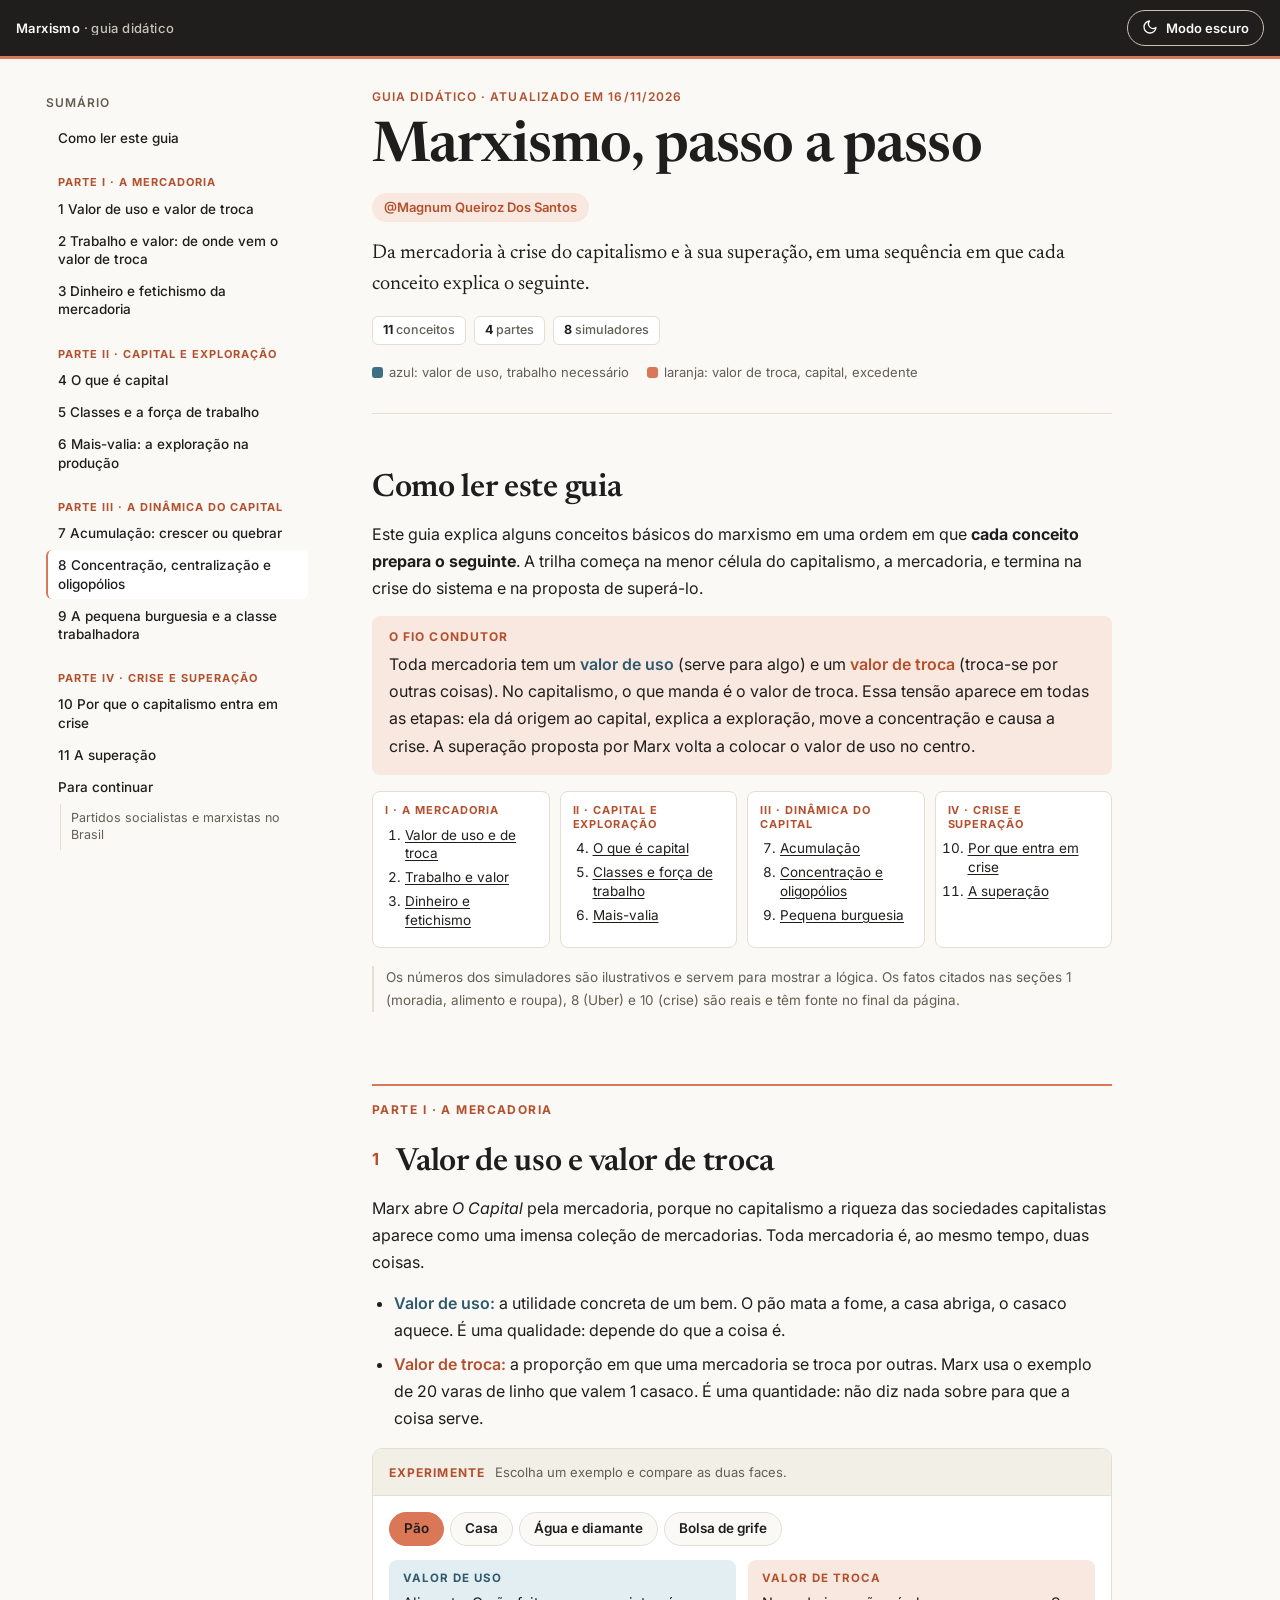
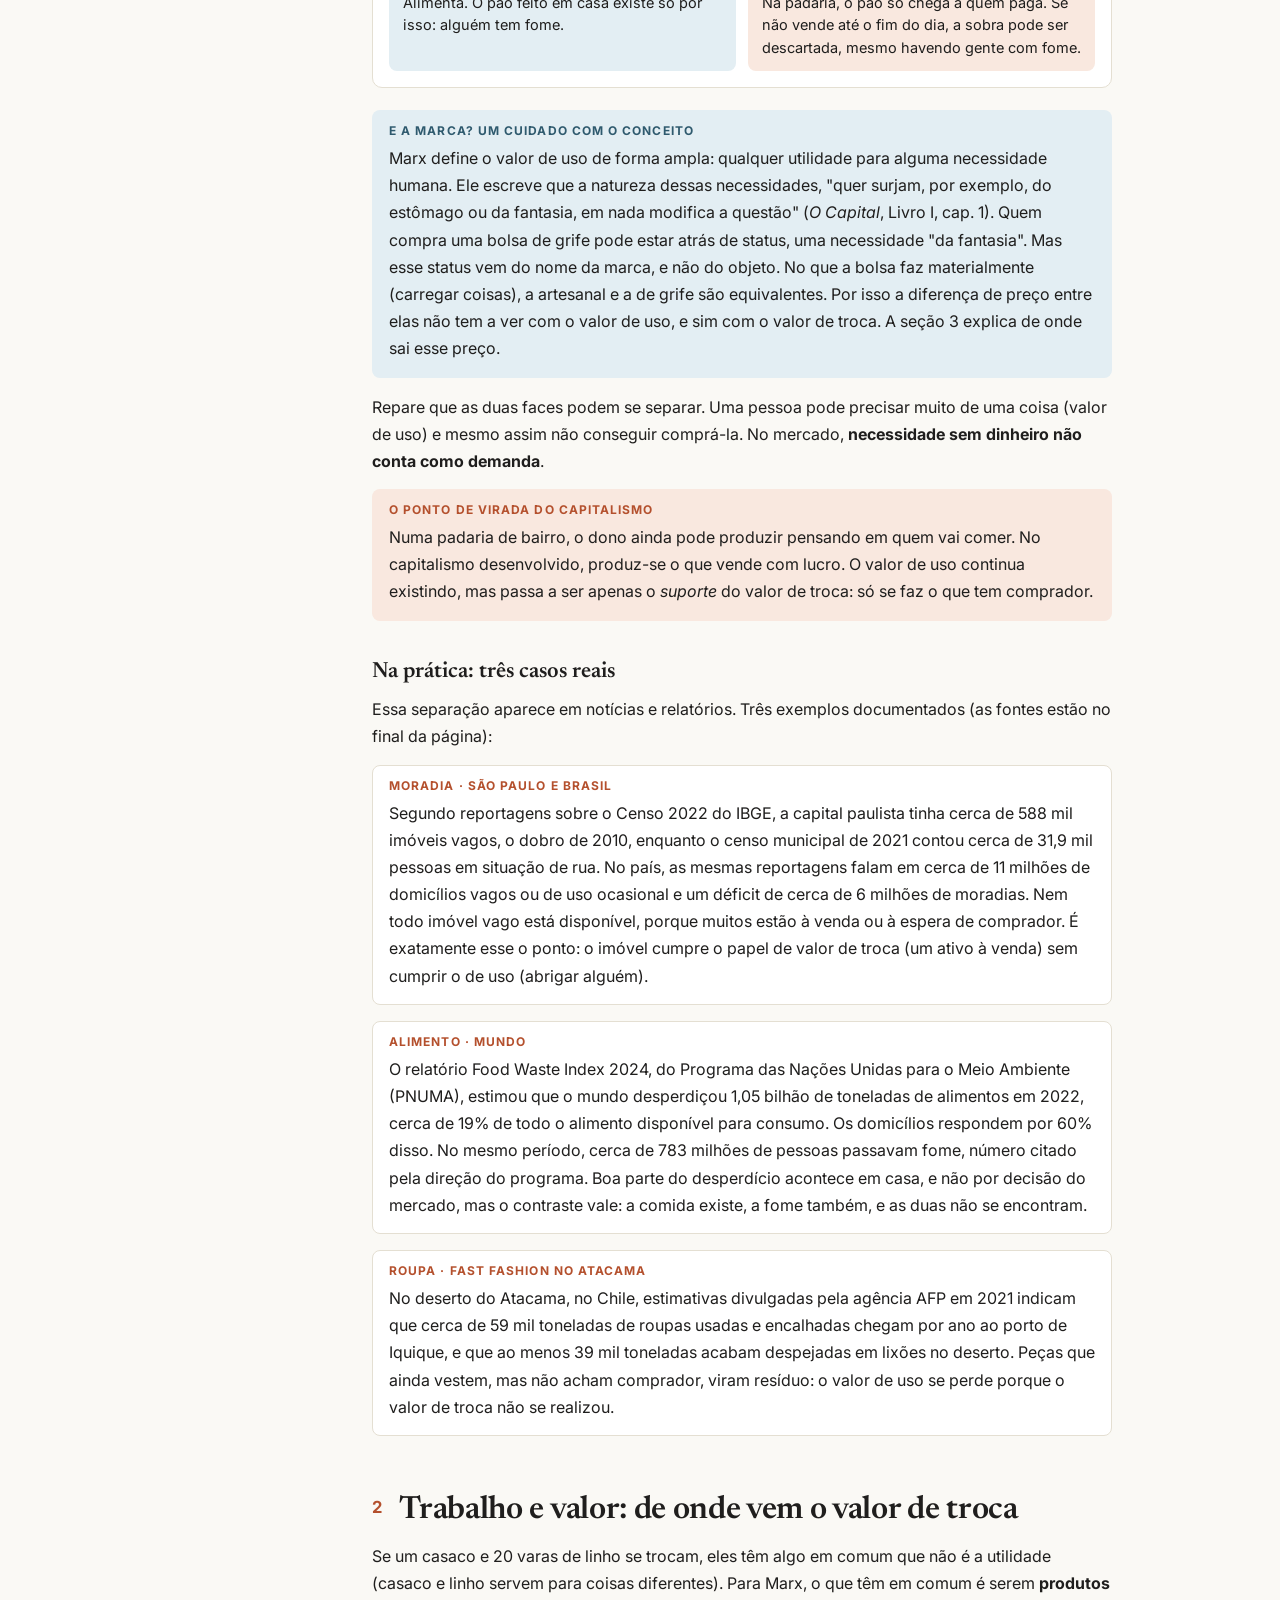
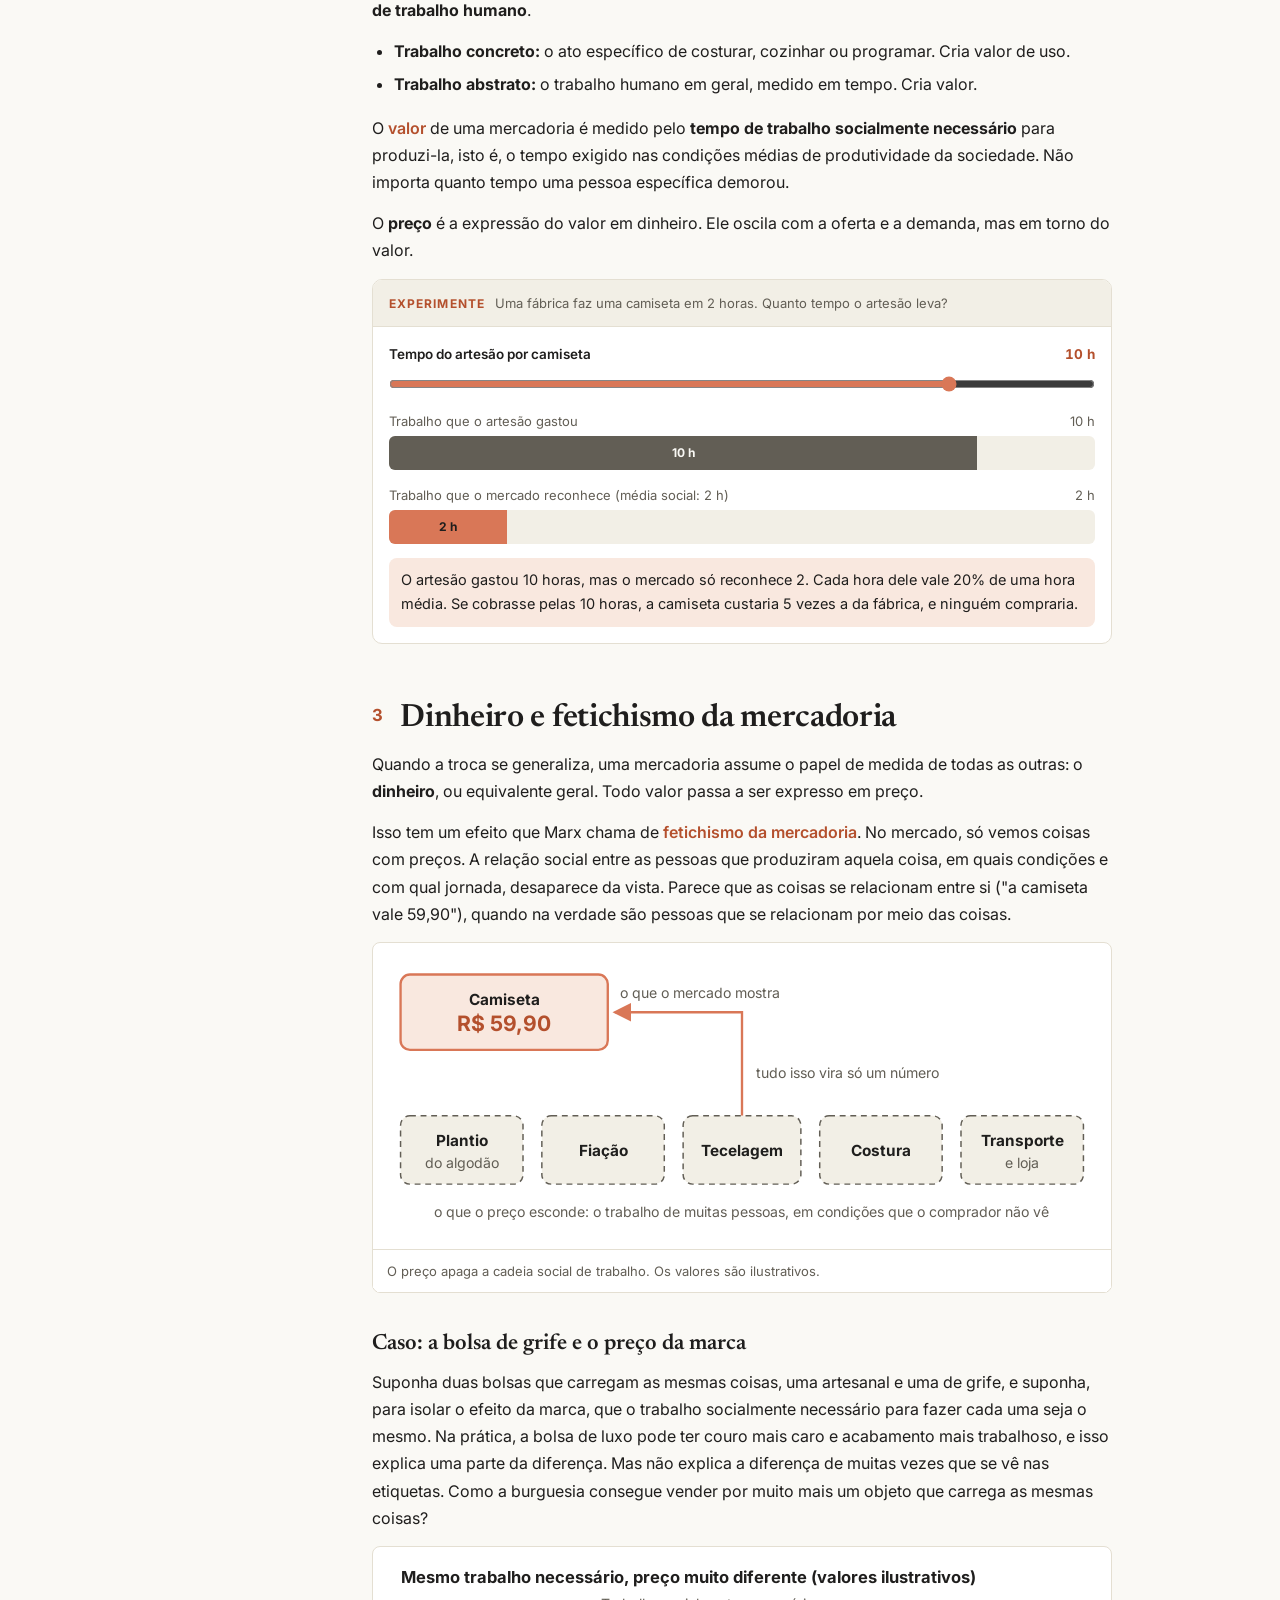
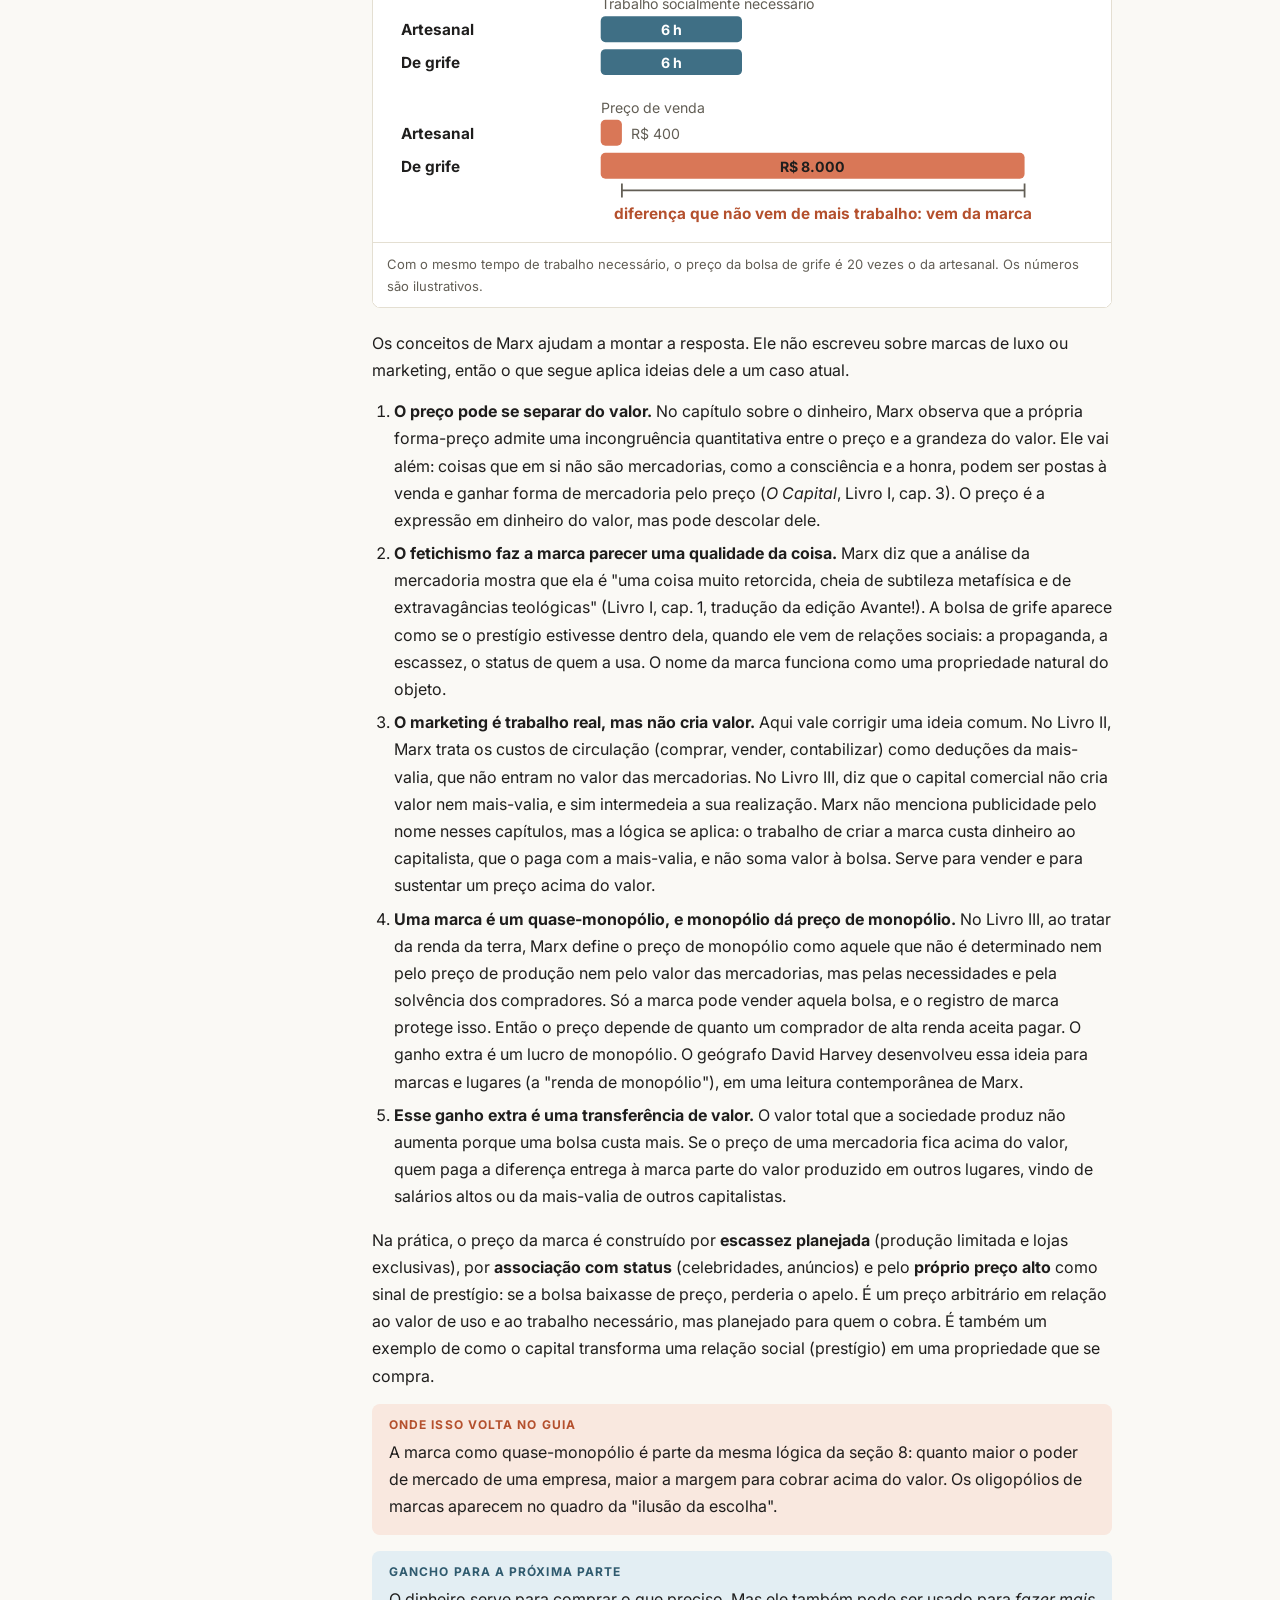
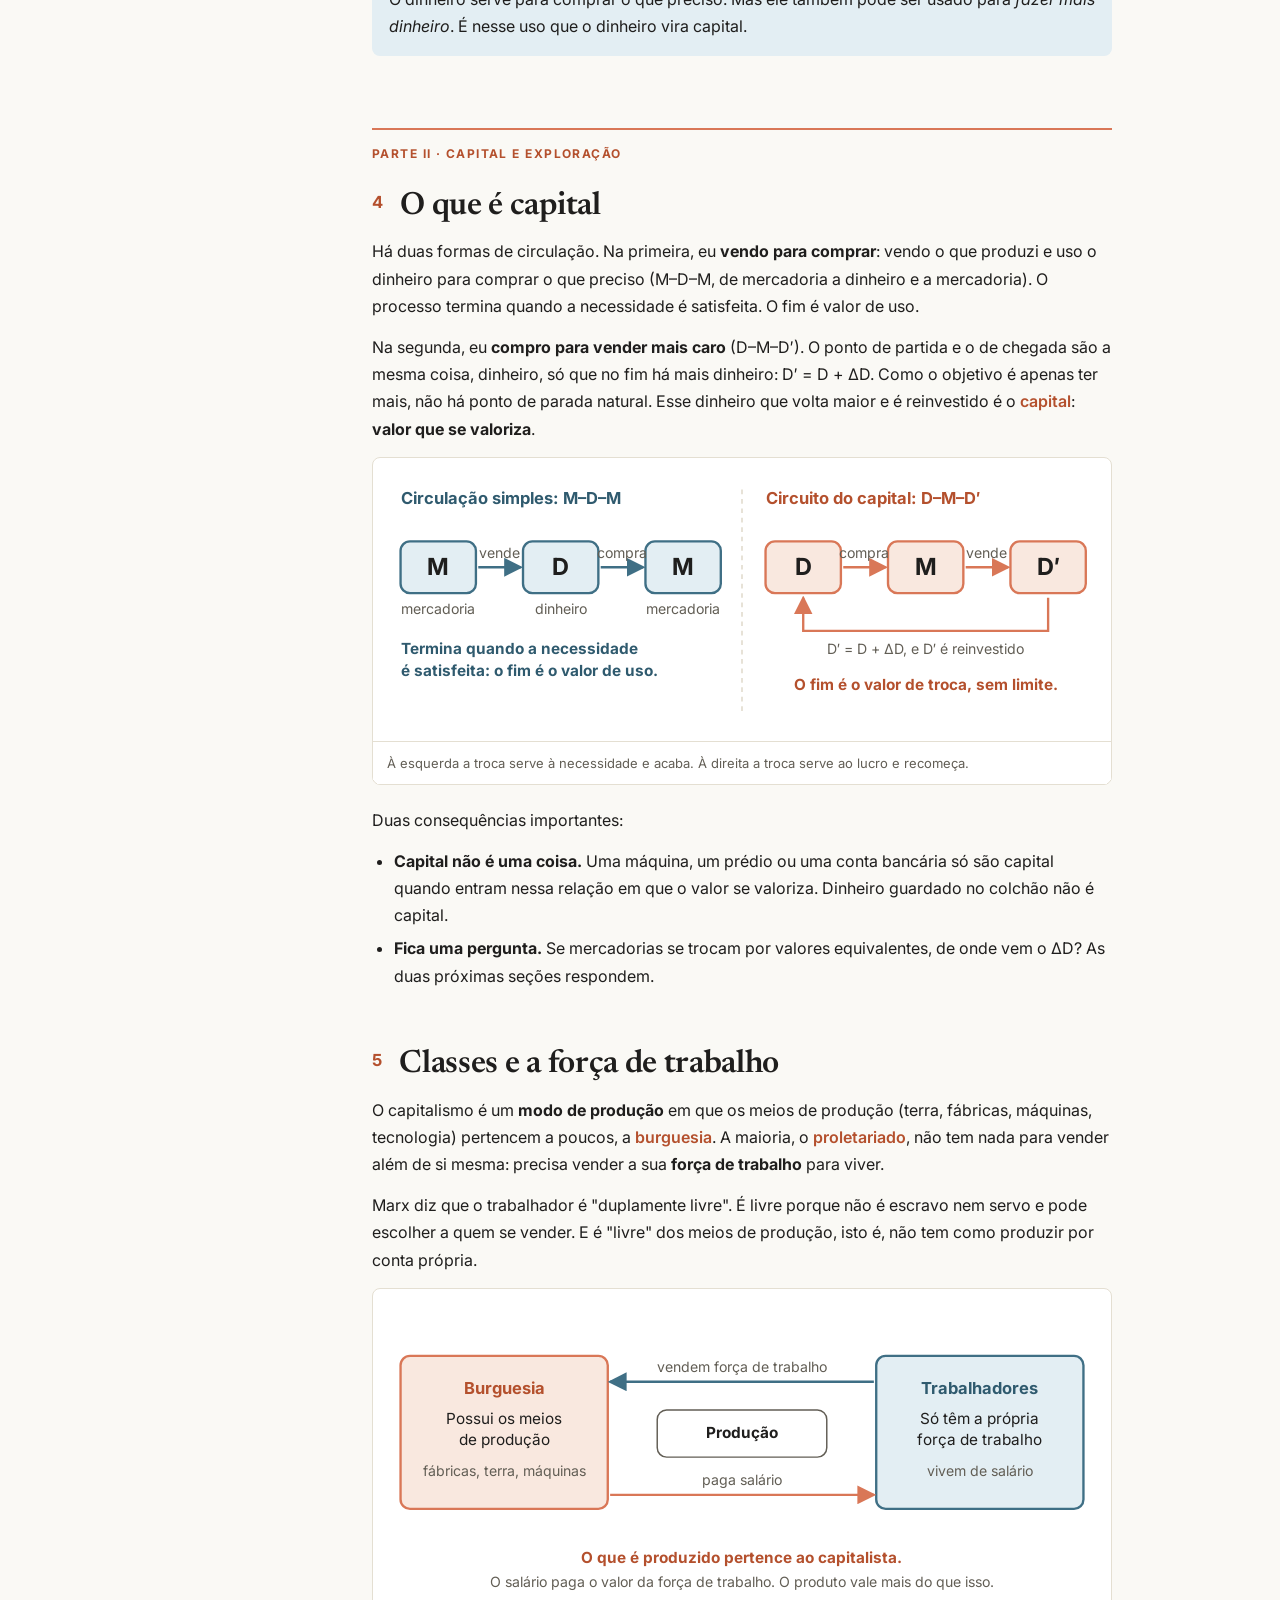
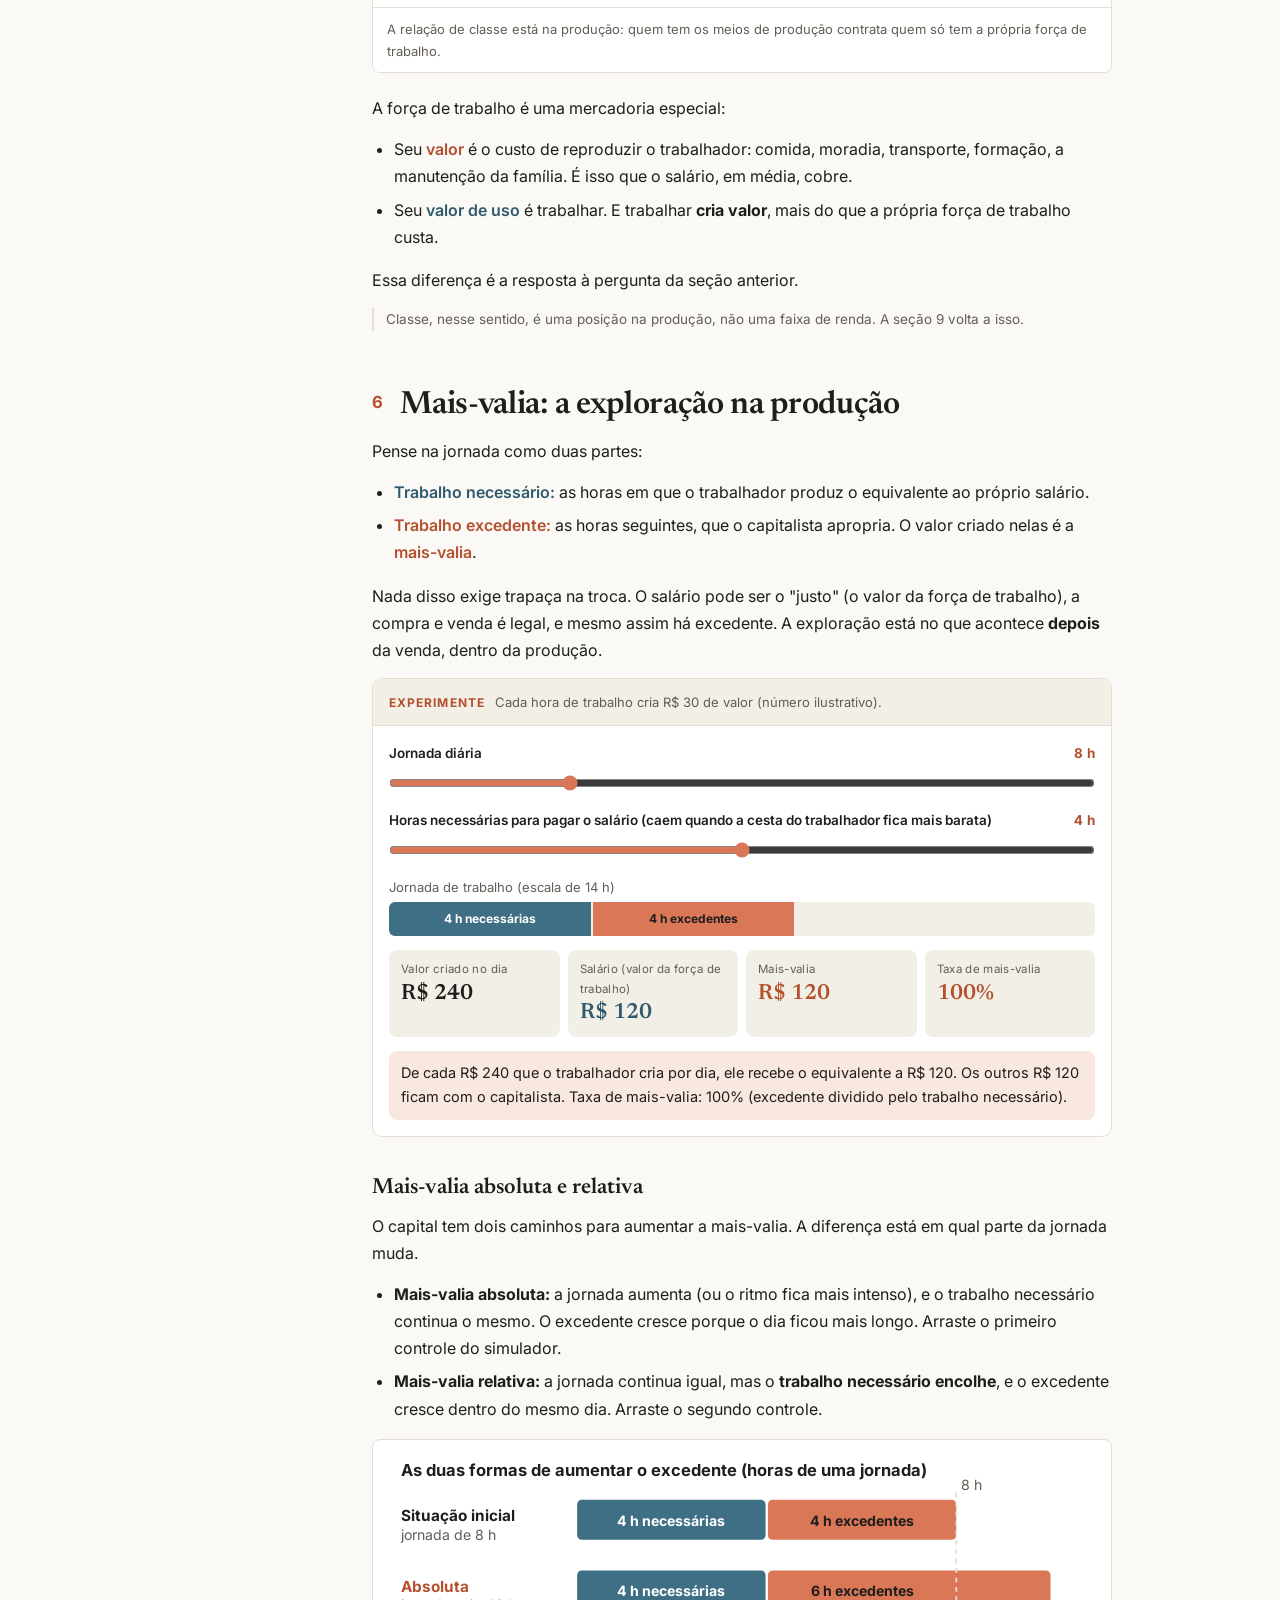
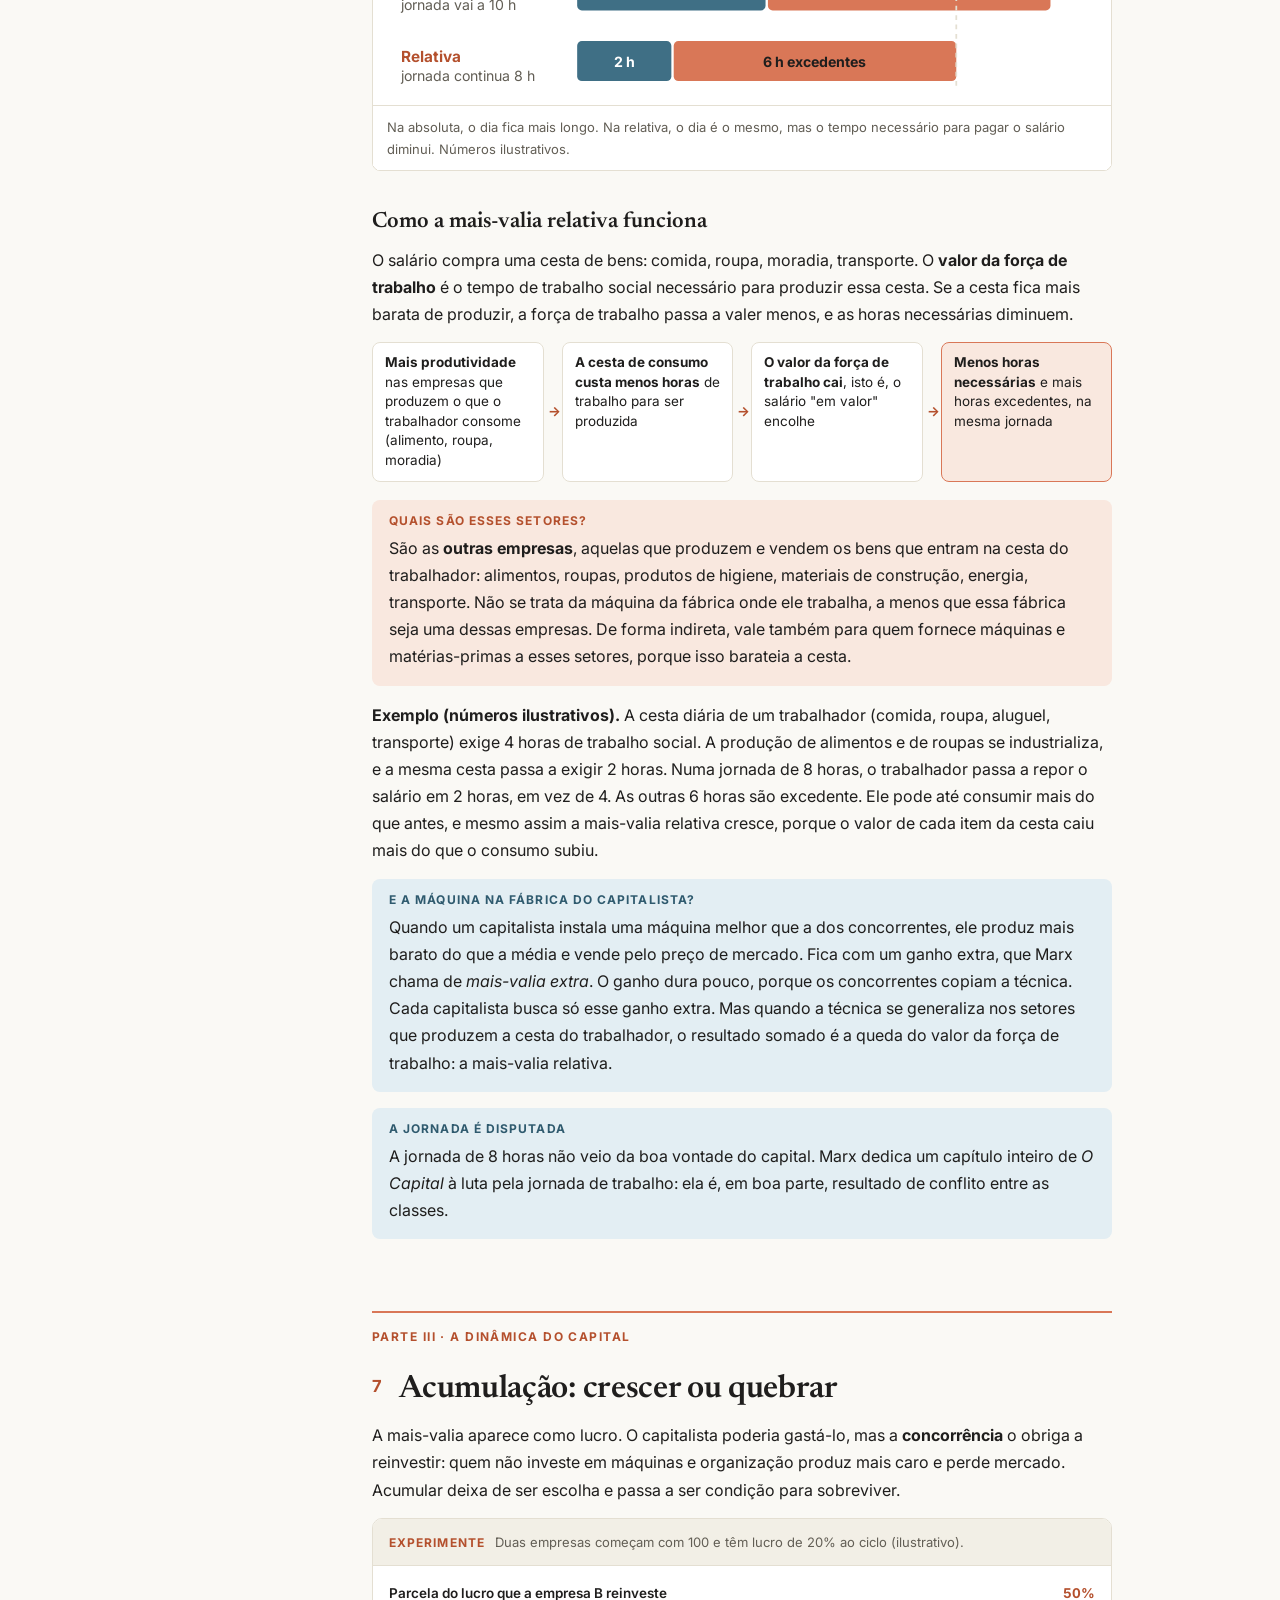
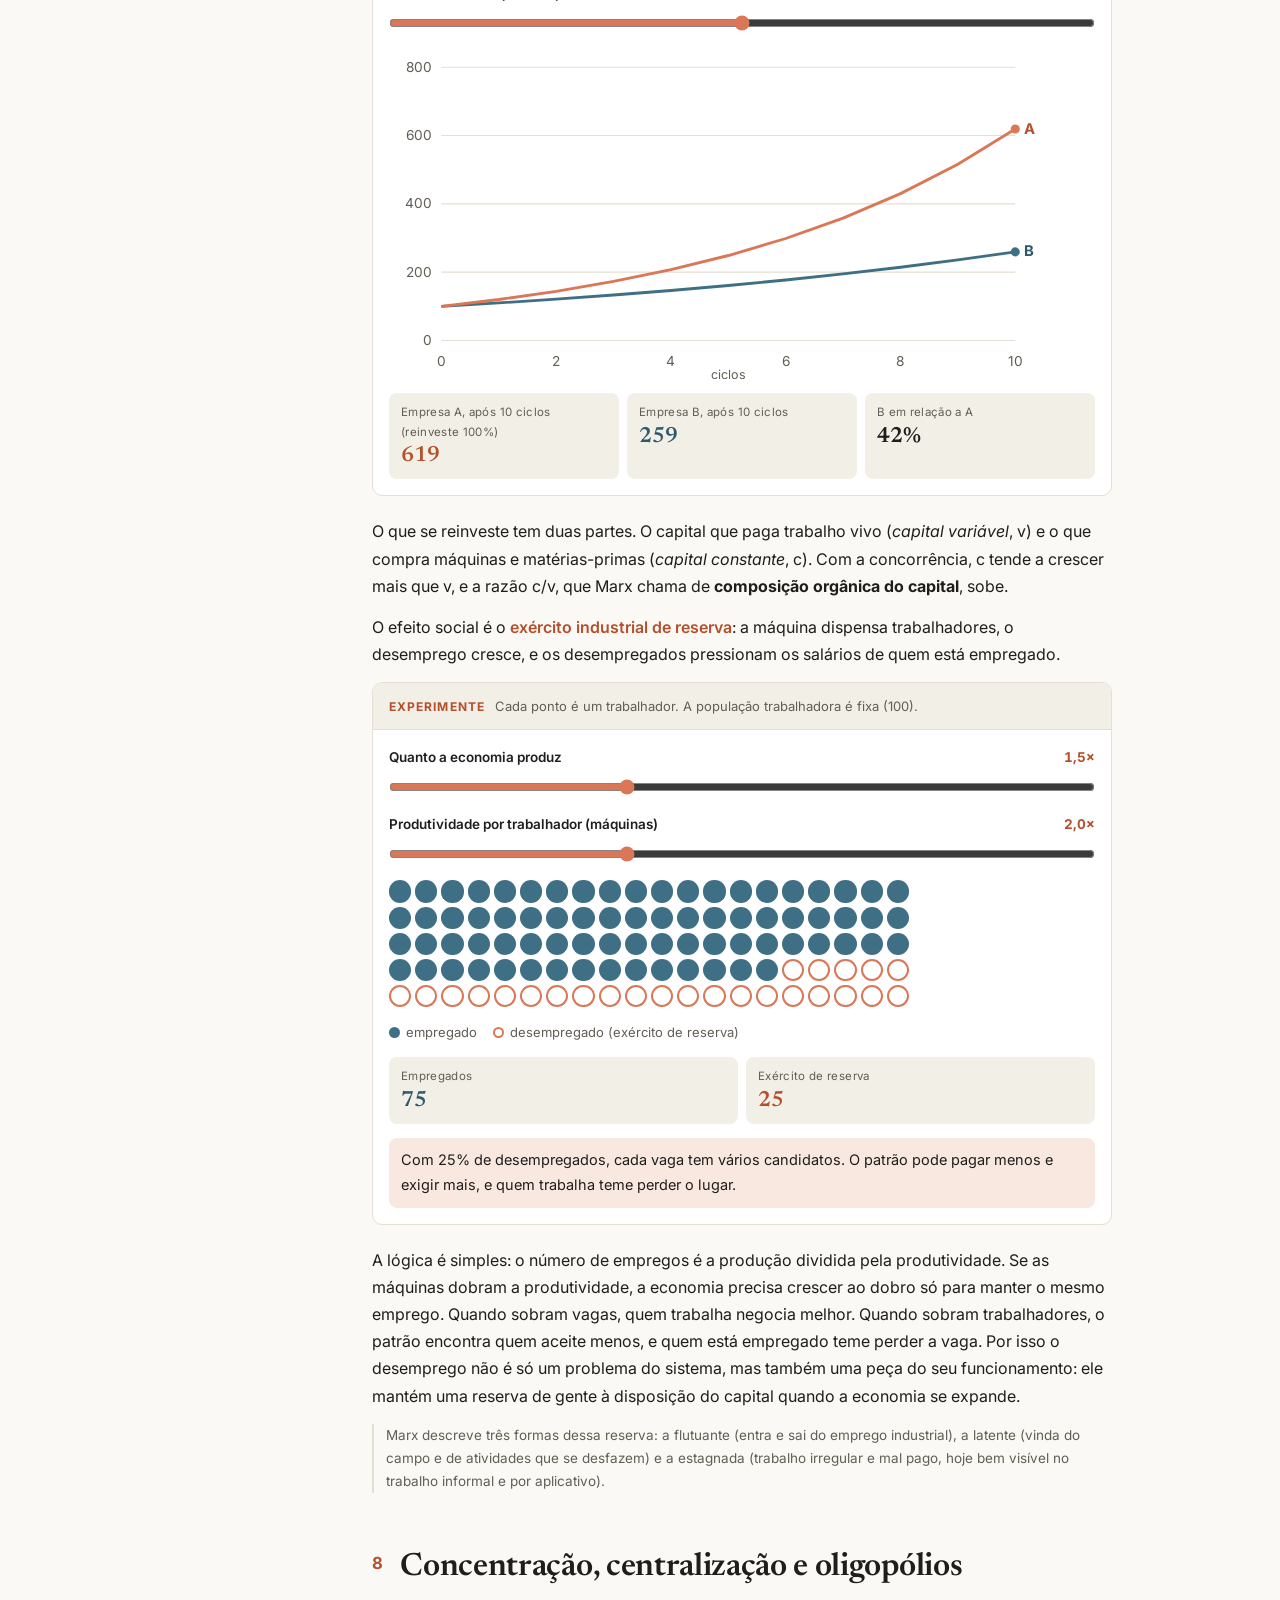
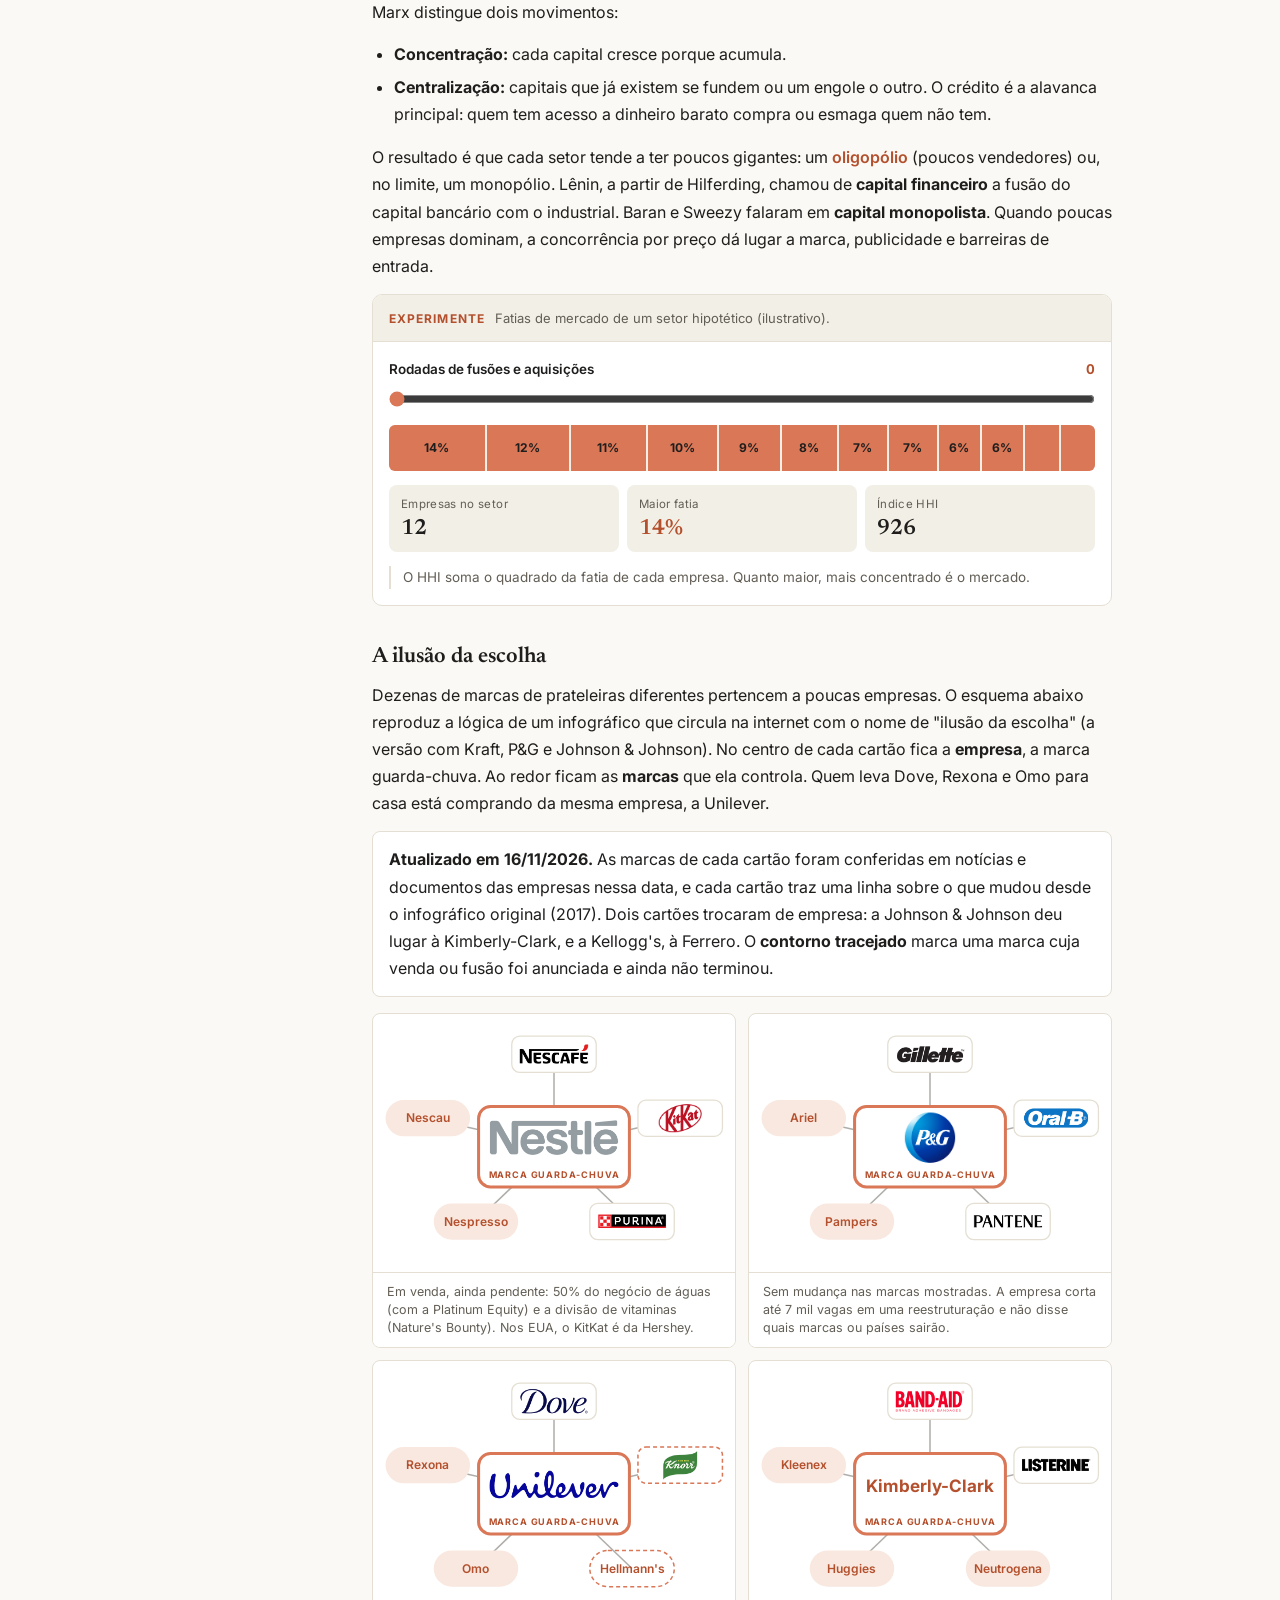
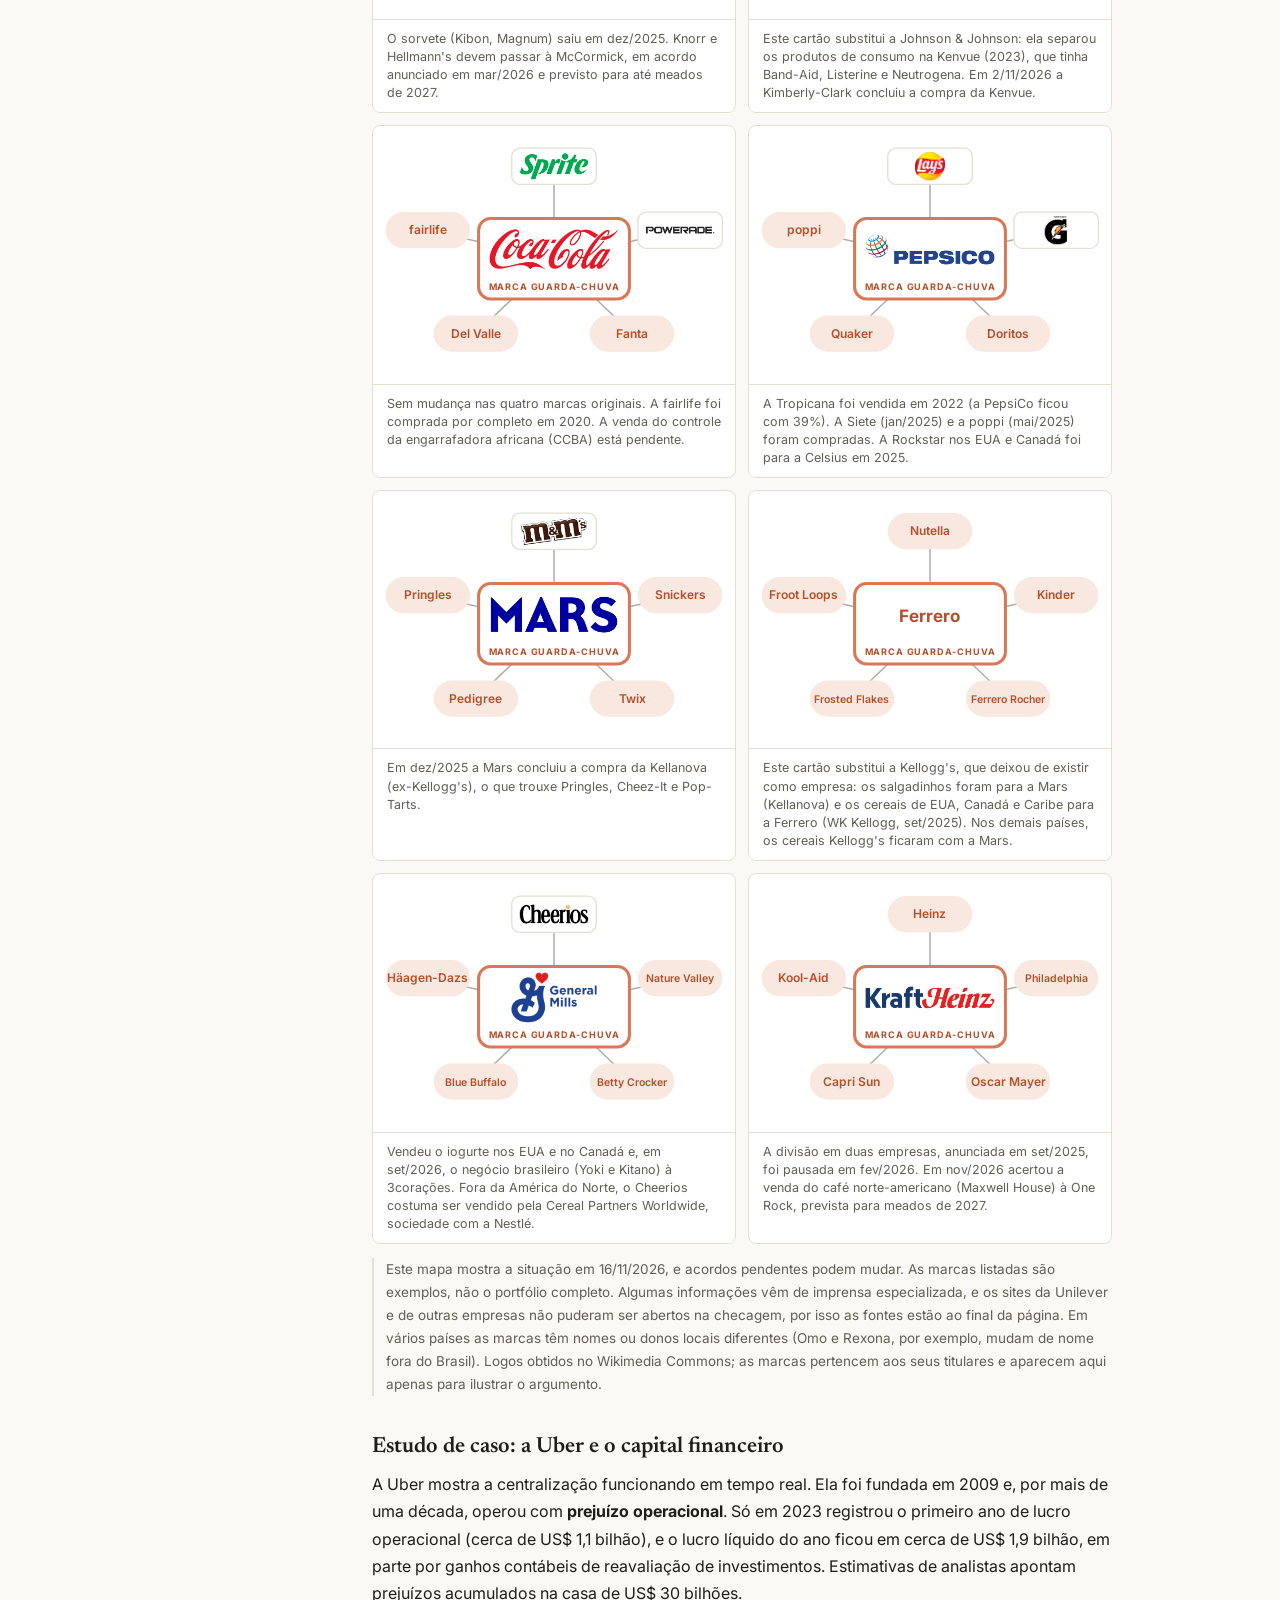
==== index.html @ 01d2abac "Ditadura da burguesia: troca o exemplo do WhatsApp pelo dos Reels no Instagram e acrescenta bets, Gl" ====
<!doctype html>
<html lang="pt-BR">
<head>
<meta charset="utf-8">
<meta name="viewport" content="width=device-width, initial-scale=1, viewport-fit=cover">
<title>Marxismo, passo a passo</title>
<link rel="preconnect" href="https://fonts.googleapis.com">
<link rel="stylesheet" href="https://fonts.googleapis.com/css2?family=Inter:wght@400;500;600;700&family=Newsreader:ital,opsz,wght@0,6..72,400;0,6..72,600;1,6..72,400&display=swap">
<style>
/* Layout: sumário fixo à esquerda, texto ~70ch à direita, simuladores em painéis. Paleta: laranja Claude (troca, capital, excedente) + azul-ardósia (uso, necessário). Claro por padrão; escuro pelo botão. */
:root{
  --bg:#faf9f5; --surface:#ffffff; --surface-2:#f2efe6; --line:#e4dfd2;
  --fg:#1f1e1d; --muted:#625e55;
  --brand:#d97757; --brand-ink:#b4502d; --brand-bg:#f9e8df;
  --c2:#3f6f85; --c2-ink:#2f5a6e; --c2-bg:#e3eef3;
  --bar-bg:#1f1e1d; --bar-fg:#faf9f5; --bar-muted:#c9c3b4;
  --on-brand:#1f1e1d; --on-c2:#ffffff;
  --good:#3a7a52; --good-bg:#e4f1e8; --warn:#8f5f12; --warn-bg:#f8edd6; --bad:#b03a22; --bad-bg:#f9e4de;
  --f-display:"Newsreader",Georgia,"Times New Roman",serif;
  --f-body:"Inter",system-ui,-apple-system,"Segoe UI",sans-serif;
  color-scheme:light;
}
@media (prefers-color-scheme:dark){
  :root:not([data-theme="light"]){
    --bg:#1a1917; --surface:#262522; --surface-2:#2f2d29; --line:#3e3b35;
    --fg:#f2efe8; --muted:#a8a296;
    --brand:#e58b6b; --brand-ink:#f0a58a; --brand-bg:rgba(229,139,107,.15);
    --c2:#6fa3ba; --c2-ink:#8fbdd1; --c2-bg:rgba(111,163,186,.16);
    --bar-bg:#121110; --bar-fg:#f2efe8; --bar-muted:#a8a296;
    --on-brand:#1a1917; --on-c2:#1a1917;
    --good:#7fd0a0; --good-bg:rgba(127,208,160,.14); --warn:#f2c36f; --warn-bg:rgba(242,195,111,.14); --bad:#f09a85; --bad-bg:rgba(240,154,133,.16);
    color-scheme:dark;
  }
}
:root[data-theme="dark"]{
  --bg:#1a1917; --surface:#262522; --surface-2:#2f2d29; --line:#3e3b35;
  --fg:#f2efe8; --muted:#a8a296;
  --brand:#e58b6b; --brand-ink:#f0a58a; --brand-bg:rgba(229,139,107,.15);
  --c2:#6fa3ba; --c2-ink:#8fbdd1; --c2-bg:rgba(111,163,186,.16);
  --bar-bg:#121110; --bar-fg:#f2efe8; --bar-muted:#a8a296;
  --on-brand:#1a1917; --on-c2:#1a1917;
  --good:#7fd0a0; --good-bg:rgba(127,208,160,.14); --warn:#f2c36f; --warn-bg:rgba(242,195,111,.14); --bad:#f09a85; --bad-bg:rgba(240,154,133,.16);
  color-scheme:dark;
}
*{box-sizing:border-box}
html{scroll-behavior:smooth;scroll-padding-top:72px}
@media (prefers-reduced-motion:reduce){html{scroll-behavior:auto}}
body{background:var(--bg);color:var(--fg);font:16px/1.7 var(--f-body);margin:0}
body::before{content:"";position:fixed;inset:0 0 auto;height:env(safe-area-inset-top,0px);z-index:10;background:var(--bar-bg)}
a{color:var(--brand-ink);text-underline-offset:2px}
a:focus-visible,button:focus-visible,summary:focus-visible,select:focus-visible,input:focus-visible{outline:2px solid var(--brand);outline-offset:2px;border-radius:4px}

.topbar{position:sticky;top:env(safe-area-inset-top,0px);z-index:5;background:var(--bar-bg);color:var(--bar-fg);border-bottom:3px solid var(--brand);
  padding-block:10px;padding-left:max(16px,env(safe-area-inset-left,0px));padding-right:max(16px,env(safe-area-inset-right,0px));display:flex;align-items:center;gap:12px}
.topbar .crumb{font:500 13px/1 var(--f-body);color:var(--bar-muted);letter-spacing:.03em;min-width:0;overflow:hidden;text-overflow:ellipsis;white-space:nowrap}
.topbar .crumb b{color:var(--bar-fg);font-weight:600}
.theme-btn{margin-left:auto;flex:none;font:600 13px/1 var(--f-body);color:var(--bar-fg);background:transparent;border:1px solid var(--bar-muted);border-radius:999px;padding:8px 14px;cursor:pointer;display:inline-flex;gap:8px;align-items:center}
.theme-btn:hover{background:var(--brand);border-color:var(--brand);color:var(--on-brand)}
.theme-btn svg{width:16px;height:16px}

.shell{display:grid;grid-template-columns:270px minmax(0,1fr);gap:56px;max-width:1220px;margin:0 auto;
  padding-left:max(16px,env(safe-area-inset-left,0px));padding-right:max(16px,env(safe-area-inset-right,0px));padding-block:32px 96px}
nav.toc{position:sticky;top:76px;align-self:start;max-height:calc(100vh - 96px);overflow:auto;overflow-x:hidden;padding-right:8px}
nav.toc summary{list-style:none;font:600 12px/1 var(--f-body);text-transform:uppercase;letter-spacing:.09em;color:var(--muted);padding:6px 0 14px;cursor:pointer}
nav.toc summary::-webkit-details-marker{display:none}
nav.toc ol{list-style:none;margin:0;padding:0;display:grid;gap:2px}
nav.toc a{display:block;text-decoration:none;color:var(--muted);font-size:13.5px;line-height:1.35;padding:6px 10px;border-radius:6px;border-left:2px solid transparent;overflow-wrap:anywhere}
nav.toc a:hover{color:var(--fg);background:var(--surface)}
nav.toc a.l1{font:700 11px/1.3 var(--f-body);text-transform:uppercase;letter-spacing:.09em;color:var(--brand-ink);margin-top:14px;padding-bottom:2px}
nav.toc li:first-child a.l1{margin-top:0}
nav.toc a.l2{color:var(--fg);font-weight:500}
nav.toc a.active{color:var(--fg);background:var(--surface);border-left-color:var(--brand)}

main{min-width:0;max-width:740px}
.hero{display:grid;gap:16px;padding-bottom:30px;border-bottom:1px solid var(--line);margin-bottom:8px}
.hero .eyebrow{font:600 12px/1 var(--f-body);color:var(--brand-ink);letter-spacing:.09em;text-transform:uppercase}
.hero h1{font:600 clamp(36px,6vw,56px)/1.04 var(--f-display);margin:0;letter-spacing:-.015em;text-wrap:balance}
.hero .people{display:flex;flex-wrap:wrap;gap:8px}
.hero .at{display:inline-flex;font:600 13px/1.3 var(--f-body);background:var(--brand-bg);color:var(--brand-ink);border-radius:999px;padding:6px 12px}
.hero p.lead{font:400 20px/1.55 var(--f-display);margin:0;color:var(--fg)}
.facts{display:flex;flex-wrap:wrap;gap:8px}
.fact{font:500 12.5px/1 var(--f-body);padding:7px 10px;border:1px solid var(--line);border-radius:6px;background:var(--surface);color:var(--muted)}
.fact b{color:var(--fg);font-weight:700}
.legend{display:flex;flex-wrap:wrap;gap:8px 18px;font-size:13px;color:var(--muted)}
.legend i{display:inline-block;width:11px;height:11px;border-radius:3px;margin-right:6px;vertical-align:-1px}
.legend .k-uso{background:var(--c2)} .legend .k-troca{background:var(--brand)}

p.part-label{font:700 12px/1 var(--f-body);letter-spacing:.12em;text-transform:uppercase;color:var(--brand-ink);margin:72px 0 -28px;padding-top:18px;border-top:2px solid var(--brand)}
h2{font:600 32px/1.15 var(--f-display);margin:56px 0 14px;text-wrap:balance;letter-spacing:-.01em}
h2 .n{color:var(--brand-ink);font-family:var(--f-body);font-weight:700;font-size:.52em;vertical-align:.32em;margin-right:12px;letter-spacing:.04em}
h3{font:600 22px/1.25 var(--f-display);margin:38px 0 10px;text-wrap:balance}
p{margin:0 0 14px}
main ul,main ol{margin:0 0 16px;padding-left:22px}
main li{margin:6px 0}
.term{color:var(--brand-ink);font-weight:600}
.uso{color:var(--c2-ink);font-weight:600}
b.uso,.uso b{font-weight:700}
.eq{font-family:var(--f-display);font-style:italic;font-size:1.08em;white-space:nowrap}
.callout{padding:14px 16px;border-radius:8px;border:1px solid var(--line);background:var(--surface);margin:0 0 16px}
.callout p:last-child{margin-bottom:0}
.callout.key{background:var(--brand-bg);border-color:transparent}
.callout.use{background:var(--c2-bg);border-color:transparent}
.callout.note{background:var(--surface-2);border-color:transparent;font-size:14.5px;color:var(--muted)}
.callout b.t{display:block;font:700 12px/1 var(--f-body);letter-spacing:.09em;text-transform:uppercase;margin-bottom:8px;color:var(--brand-ink)}
.callout.use b.t{color:var(--c2-ink)}
p.note{font-size:13.5px;color:var(--muted);border-left:2px solid var(--line);padding-left:12px}

.tbl{overflow-x:auto;margin:0 0 18px;border:1px solid var(--line);border-radius:8px;background:var(--surface)}
table{border-collapse:collapse;width:100%;font-size:14px;min-width:560px}
th{font:600 11.5px/1.3 var(--f-body);text-transform:uppercase;letter-spacing:.06em;color:var(--muted);text-align:left;background:var(--surface-2);padding:10px 12px;border-bottom:1px solid var(--line)}
td{padding:10px 12px;border-top:1px solid var(--line);vertical-align:top;line-height:1.5}
tbody tr:first-child td{border-top:0}
td:first-child{font-weight:600}
td.hot{background:var(--brand-bg)}
td.cool{background:var(--c2-bg)}

figure{margin:6px 0 22px;border:1px solid var(--line);border-radius:8px;overflow:hidden;background:var(--surface)}
figure.diagram-fig{overflow-x:auto}
.diagram-fig svg{display:block;width:100%;min-width:560px;height:auto;padding:8px 4px 4px}
figcaption{font-size:13px;color:var(--muted);background:var(--surface);padding:10px 14px;border-top:1px solid var(--line);position:sticky;left:0}
svg text{font-family:var(--f-body);font-size:13px;fill:var(--fg)}
svg .m{fill:var(--muted);font-size:12px}
svg .ttl{font-weight:700;font-size:14px}
svg .b{font-weight:700}
svg .hot{fill:var(--brand-ink)} svg .cool{fill:var(--c2-ink)}
svg .bx{fill:var(--surface);stroke:var(--muted);stroke-width:1.25}
svg .bx-hot{fill:var(--brand-bg);stroke:var(--brand);stroke-width:2}
svg .bx-cool{fill:var(--c2-bg);stroke:var(--c2);stroke-width:2}
svg .bx-dash{fill:var(--surface-2);stroke:var(--muted);stroke-width:1.25;stroke-dasharray:5 4}
svg .ln{fill:none;stroke:var(--muted);stroke-width:1.5}
svg .ln-hot{fill:none;stroke:var(--brand);stroke-width:2}
svg .ln-cool{fill:none;stroke:var(--c2);stroke-width:2}
svg .ln-div{fill:none;stroke:var(--line);stroke-width:1.5;stroke-dasharray:4 4}
svg .mk{fill:var(--muted)} svg .mk-hot{fill:var(--brand)} svg .mk-cool{fill:var(--c2)}

/* simuladores */
.widget{border:1px solid var(--line);border-radius:10px;background:var(--surface);margin:0 0 22px;overflow:hidden}
.widget>header{display:flex;align-items:baseline;gap:10px;flex-wrap:wrap;padding:12px 16px;background:var(--surface-2);border-bottom:1px solid var(--line)}
.widget>header b{font:700 12px/1 var(--f-body);letter-spacing:.09em;text-transform:uppercase;color:var(--brand-ink)}
.widget>header span{font-size:13px;color:var(--muted)}
.widget .body{padding:16px;display:grid;gap:14px}
.ctl{display:grid;gap:6px}
.ctl label{font-size:13.5px;font-weight:600;display:flex;justify-content:space-between;gap:12px}
.ctl label output{font-weight:700;color:var(--brand-ink);font-variant-numeric:tabular-nums}
input[type=range]{width:100%;accent-color:var(--brand);margin:4px 0}
select{width:100%;font:500 14px/1.3 var(--f-body);padding:9px 10px;border:1px solid var(--line);border-radius:8px;background:var(--bg);color:var(--fg)}
.seg{display:flex;flex-wrap:wrap;gap:6px}
.seg button{font:600 13.5px/1 var(--f-body);padding:9px 14px;border-radius:999px;border:1px solid var(--line);background:var(--bg);color:var(--fg);cursor:pointer}
.seg button[aria-pressed="true"]{background:var(--brand);border-color:var(--brand);color:var(--on-brand)}
.two{display:grid;grid-template-columns:1fr 1fr;gap:12px}
.two>div{border-radius:8px;padding:12px 14px;font-size:14.5px;line-height:1.55;min-width:0}
.two .u{background:var(--c2-bg)} .two .t{background:var(--brand-bg)}
.two h4{margin:0 0 6px;font:700 11.5px/1.2 var(--f-body);letter-spacing:.09em;text-transform:uppercase}
.two .u h4{color:var(--c2-ink)} .two .t h4{color:var(--brand-ink)}
.bar{display:flex;height:34px;border-radius:6px;overflow:hidden;background:var(--surface-2);gap:2px}
.bar>div{display:flex;align-items:center;justify-content:center;font:700 12px/1 var(--f-body);white-space:nowrap;overflow:hidden;min-width:0;transition:width .25s}
.bar .s-brand{background:var(--brand);color:var(--on-brand)}
.bar .s-c2{background:var(--c2);color:var(--on-c2)}
.bar .s-gray{background:var(--muted);color:var(--bg)}
.row-l{display:flex;justify-content:space-between;gap:12px;font-size:13px;color:var(--muted);margin-bottom:4px}
.readout{display:grid;grid-template-columns:repeat(auto-fit,minmax(130px,1fr));gap:8px}
.readout div{background:var(--surface-2);border-radius:8px;padding:10px 12px}
.readout small{display:block;font-size:11.5px;color:var(--muted);letter-spacing:.03em}
.readout b{font:600 22px/1.2 var(--f-display);font-variant-numeric:tabular-nums}
.readout b.hot{color:var(--brand-ink)} .readout b.cool{color:var(--c2-ink)}
.verdict{margin:0;font-size:14.5px;padding:10px 12px;border-radius:8px;background:var(--brand-bg)}
.chart svg{display:block;width:100%;height:auto;min-width:0}
@media (prefers-reduced-motion:reduce){.bar>div{transition:none}}

/* mapa da jornada */
.map{display:grid;grid-template-columns:repeat(4,minmax(0,1fr));gap:10px;margin:0 0 18px}
.map>div{border:1px solid var(--line);border-radius:8px;background:var(--surface);padding:12px}
.map h4{margin:0 0 8px;font:700 11px/1.25 var(--f-body);letter-spacing:.09em;text-transform:uppercase;color:var(--brand-ink)}
.map ol{margin:0;padding-left:20px;font-size:13.5px;line-height:1.4}
.map li{margin:5px 0}
.map a{color:var(--fg)}

/* marcas */
.brands{display:grid;grid-template-columns:repeat(auto-fill,minmax(200px,1fr));gap:10px;margin:0 0 14px}
.brands>div{border:1px solid var(--line);border-radius:8px;background:var(--surface);padding:12px}
.brands h4{margin:0 0 8px;font:600 17px/1.2 var(--f-display)}
.brands span{display:inline-block;font-size:12.5px;padding:3px 8px;margin:0 4px 4px 0;border-radius:999px;background:var(--brand-bg);color:var(--brand-ink)}

/* modos de produção */
ol.steps{list-style:none;padding:0;margin:0 0 18px;display:flex;flex-wrap:wrap;gap:8px}
ol.steps li{margin:0;padding:10px 12px;border:1px solid var(--line);border-radius:8px;background:var(--surface);font-size:13.5px;font-weight:600}
ol.steps li+li::before{content:"→";color:var(--muted);margin-right:10px;font-weight:400}
ol.steps li.now{background:var(--brand-bg);border-color:var(--brand)}
ol.steps li.future{background:var(--c2-bg);border-color:var(--c2)}

details.gloss{border:1px solid var(--line);border-radius:8px;background:var(--surface);margin:0 0 10px;padding:0 14px}
details.gloss summary{cursor:pointer;padding:12px 0;font-weight:600}
details.gloss dl{margin:0 0 12px}
details.gloss dt{font-weight:700;color:var(--brand-ink);margin-top:10px}
details.gloss dd{margin:2px 0 0}
.sources li{font-size:13.5px}

@media (max-width:900px){
  .shell{grid-template-columns:minmax(0,1fr);gap:20px;padding-block:20px 72px}
  nav.toc{position:static;max-height:none;border:1px solid var(--line);border-radius:8px;padding:6px 12px;background:var(--surface)}
  nav.toc summary{padding:10px 0}
  .map{grid-template-columns:1fr 1fr}
  h2{font-size:27px}
}
@media (max-width:560px){
  .two{grid-template-columns:1fr}
  .map{grid-template-columns:1fr}
}

/* ajustes: barras SVG, fluxo, lema, logos, pontos do exército de reserva */
svg .f-c2{fill:var(--c2)} svg .f-br{fill:var(--brand)}
svg text.on-c2{fill:var(--on-c2);font-weight:700;font-size:12px} svg text.on-br{fill:var(--on-brand);font-weight:700;font-size:12px}
nav.toc a.l3{margin-left:14px;font-size:12.5px;color:var(--muted);border-left:1px solid var(--line);border-radius:0 6px 6px 0}
ol.flow{list-style:none;padding:0;margin:0 0 18px;display:grid;grid-template-columns:repeat(4,minmax(0,1fr));gap:18px}
ol.flow li{position:relative;margin:0;border:1px solid var(--line);border-radius:8px;background:var(--surface);padding:10px 12px;font-size:13.5px;line-height:1.45}
ol.flow li+li::before{content:"\2192";position:absolute;left:-15px;top:50%;transform:translateY(-50%);color:var(--brand-ink);font-weight:700}
ol.flow li:last-child{background:var(--brand-bg);border-color:var(--brand)}
.lema{display:grid;grid-template-columns:repeat(4,minmax(0,1fr));gap:10px;margin:0 0 18px}
.lema>div{border:1px solid var(--line);border-radius:8px;background:var(--surface);padding:12px;font-size:13.5px;line-height:1.45}
.lema b{display:block;font:600 17px/1.2 var(--f-display);color:var(--brand-ink);margin-bottom:6px}
.lema a{font-size:12.5px}
p.slogan{font:600 clamp(20px,3.4vw,26px)/1.3 var(--f-display);margin:0 0 6px;text-wrap:balance}
.bcard{border:1px solid var(--line);border-radius:8px;background:var(--surface);padding:12px;display:grid;gap:10px;align-content:start}
.bcard .lg{background:#fff;border-radius:6px;display:flex;align-items:center;justify-content:center;padding:6px 10px;min-height:46px}
.bcard .lg img{display:block;max-width:100%;max-height:34px;width:auto;height:auto}
.bcard .lg.main{min-height:58px} .bcard .lg.main img{max-height:42px}
.bcard .row{display:flex;flex-wrap:wrap;gap:6px}
.bcard .row .lg{flex:1 1 74px;min-height:38px;padding:4px 8px} .bcard .row .lg img{max-height:26px}
.bcard .tx{display:flex;flex-wrap:wrap;gap:4px}
.bcard .tx span{font-size:12.5px;padding:3px 8px;border-radius:999px;background:var(--brand-bg);color:var(--brand-ink)}
.brands{grid-template-columns:repeat(auto-fill,minmax(230px,1fr))}
.dots{display:grid;grid-template-columns:repeat(20,minmax(0,1fr));gap:4px;max-width:520px}
.dots i{aspect-ratio:1;border-radius:50%;display:block;background:var(--c2)}
.dots i.res{background:transparent;box-shadow:inset 0 0 0 2px var(--brand)}
.key-l{display:flex;flex-wrap:wrap;gap:6px 16px;font-size:13px;color:var(--muted)}
.key-l i{display:inline-block;width:11px;height:11px;border-radius:50%;margin-right:6px;vertical-align:-1px;background:var(--c2)}
.key-l i.res{background:transparent;box-shadow:inset 0 0 0 2px var(--brand)}
@media (max-width:900px){ol.flow{grid-template-columns:1fr 1fr}.lema{grid-template-columns:1fr 1fr}}
@media (max-width:560px){ol.flow,.lema{grid-template-columns:1fr}ol.flow li+li::before{content:"\2193";left:50%;top:-16px;transform:translateX(-50%)}}
.tbl td .m{color:var(--muted);font-weight:400;font-size:12.5px}

/* mapa de marcas: guarda-chuva no centro */
.bmap{display:grid;grid-template-columns:repeat(auto-fill,minmax(320px,1fr));gap:12px;margin:0 0 14px}
.bm{margin:0;border:1px solid var(--line);border-radius:8px;background:var(--surface);overflow:hidden}
.bm svg{display:block;width:100%;height:auto;min-width:0;padding:0}
.bm .bl{stroke:var(--muted);stroke-width:1.5;opacity:.5}
.bm .tile{fill:#fff;stroke:var(--line);stroke-width:1.25}
.bm .root{fill:#fff;stroke:var(--brand);stroke-width:3}
.bm .pill{fill:var(--brand-bg)}
.bm text.pt{font-size:12px;font-weight:600;fill:var(--brand-ink)}
.bm text.rl{font-size:9px;font-weight:700;letter-spacing:.09em;fill:#b4502d}
.bm .tile.pend,.bm .pill.pend{stroke:var(--brand);stroke-width:1.5;stroke-dasharray:4 3}
.bm .pill.pend{fill:none}
.bm text.rn{font-size:17px;font-weight:700;fill:var(--brand-ink)}
.bm figcaption{font-size:12.5px;line-height:1.45;position:static;padding:10px 14px}

</style>
</head>
<body>
<header class="topbar">
  <span class="crumb"><b>Marxismo</b> · guia didático</span>
  <button class="theme-btn" id="theme-btn" type="button" aria-label="Alternar tema"><span id="theme-ico"><svg viewBox="0 0 24 24" fill="none" stroke="currentColor" stroke-width="2" stroke-linecap="round" stroke-linejoin="round" aria-hidden="true"><path d="M21 12.8A9 9 0 1 1 11.2 3a7 7 0 0 0 9.8 9.8z"/></svg></span><span id="theme-txt">Modo escuro</span></button>
</header>
<div class="shell">
  <nav class="toc" aria-label="Sumário">
    <details open id="toc-details"><summary>Sumário</summary>
      <ol><li><a class="l2" href="#intro">Como ler este guia</a></li><li><a class="l1" href="#parte-1">Parte I · A mercadoria</a></li><li><a class="l2" href="#valor-de-uso-e-troca">1 Valor de uso e valor de troca</a></li><li><a class="l2" href="#trabalho-e-valor">2 Trabalho e valor: de onde vem o valor de troca</a></li><li><a class="l2" href="#dinheiro-e-fetichismo">3 Dinheiro e fetichismo da mercadoria</a></li><li><a class="l1" href="#parte-2">Parte II · Capital e exploração</a></li><li><a class="l2" href="#capital">4 O que é capital</a></li><li><a class="l2" href="#classes">5 Classes e a força de trabalho</a></li><li><a class="l2" href="#mais-valia">6 Mais-valia: a exploração na produção</a></li><li><a class="l1" href="#parte-3">Parte III · A dinâmica do capital</a></li><li><a class="l2" href="#acumulacao">7 Acumulação: crescer ou quebrar</a></li><li><a class="l2" href="#oligopolios">8 Concentração, centralização e oligopólios</a></li><li><a class="l2" href="#pequena-burguesia">9 A pequena burguesia e a classe trabalhadora</a></li><li><a class="l1" href="#parte-4">Parte IV · Crise e superação</a></li><li><a class="l2" href="#crise">10 Por que o capitalismo entra em crise</a></li><li><a class="l2" href="#superacao">11 A superação</a></li><li><a class="l2" href="#apoio">Para continuar</a></li><li><a class="l3" href="#partidos">Partidos socialistas e marxistas no Brasil</a></li></ol>
    </details>
  </nav>
  <main>
    <section class="hero">
      <span class="eyebrow">Guia didático · atualizado em 16/11/2026</span>
      <h1>Marxismo, passo a passo</h1>
      <div class="people"><span class="at">@Magnum Queiroz Dos Santos</span></div>
      <p class="lead">Da mercadoria à crise do capitalismo e à sua superação, em uma sequência em que cada conceito explica o seguinte.</p>
      <div class="facts"><span class="fact"><b>11</b> conceitos</span><span class="fact"><b>4</b> partes</span><span class="fact"><b>8</b> simuladores</span></div>
      <div class="legend"><span><i class="k-uso"></i>azul: valor de uso, trabalho necessário</span><span><i class="k-troca"></i>laranja: valor de troca, capital, excedente</span></div>
    </section>
    <h2 id="intro">Como ler este guia</h2>
<p>Este guia explica alguns conceitos básicos do marxismo em uma ordem em que <b>cada conceito prepara o seguinte</b>. A trilha começa na menor célula do capitalismo, a mercadoria, e termina na crise do sistema e na proposta de superá-lo.</p>
<div class="callout key"><b class="t">O fio condutor</b><p>Toda mercadoria tem um <span class="uso">valor de uso</span> (serve para algo) e um <span class="term">valor de troca</span> (troca-se por outras coisas). No capitalismo, o que manda é o valor de troca. Essa tensão aparece em todas as etapas: ela dá origem ao capital, explica a exploração, move a concentração e causa a crise. A superação proposta por Marx volta a colocar o valor de uso no centro.</p></div>

<div class="map">
  <div><h4>I · A mercadoria</h4><ol start="1"><li><a href="#valor-de-uso-e-troca">Valor de uso e de troca</a></li><li><a href="#trabalho-e-valor">Trabalho e valor</a></li><li><a href="#dinheiro-e-fetichismo">Dinheiro e fetichismo</a></li></ol></div>
  <div><h4>II · Capital e exploração</h4><ol start="4"><li><a href="#capital">O que é capital</a></li><li><a href="#classes">Classes e força de trabalho</a></li><li><a href="#mais-valia">Mais-valia</a></li></ol></div>
  <div><h4>III · Dinâmica do capital</h4><ol start="7"><li><a href="#acumulacao">Acumulação</a></li><li><a href="#oligopolios">Concentração e oligopólios</a></li><li><a href="#pequena-burguesia">Pequena burguesia</a></li></ol></div>
  <div><h4>IV · Crise e superação</h4><ol start="10"><li><a href="#crise">Por que entra em crise</a></li><li><a href="#superacao">A superação</a></li></ol></div>
</div>
<p class="note">Os números dos simuladores são ilustrativos e servem para mostrar a lógica. Os fatos citados nas seções 1 (moradia, alimento e roupa), 8 (Uber) e 10 (crise) são reais e têm fonte no final da página.</p>

<p class="part-label" id="parte-1">Parte I · A mercadoria</p>
<h2 id="valor-de-uso-e-troca"><span class="n">1 </span>Valor de uso e valor de troca</h2>
<p>Marx abre <i>O Capital</i> pela mercadoria, porque no capitalismo a riqueza das sociedades capitalistas aparece como uma imensa coleção de mercadorias. Toda mercadoria é, ao mesmo tempo, duas coisas.</p>
<ul>
  <li><span class="uso">Valor de uso:</span> a utilidade concreta de um bem. O pão mata a fome, a casa abriga, o casaco aquece. É uma qualidade: depende do que a coisa é.</li>
  <li><span class="term">Valor de troca:</span> a proporção em que uma mercadoria se troca por outras. Marx usa o exemplo de 20 varas de linho que valem 1 casaco. É uma quantidade: não diz nada sobre para que a coisa serve.</li>
</ul>

<div class="widget" id="w-uso">
  <header><b>Experimente</b><span>Escolha um exemplo e compare as duas faces.</span></header>
  <div class="body">
    <div class="seg" role="group" aria-label="Exemplos"><button type="button" data-k="pao" aria-pressed="true">Pão</button><button type="button" data-k="casa" aria-pressed="false">Casa</button><button type="button" data-k="agua" aria-pressed="false">Água e diamante</button><button type="button" data-k="bolsa" aria-pressed="false">Bolsa de grife</button></div>
    <div class="two"><div class="u"><h4>Valor de uso</h4><div id="wu-u"></div></div><div class="t"><h4>Valor de troca</h4><div id="wu-t"></div></div></div>
  </div>
</div>

<div class="callout use"><b class="t">E a marca? Um cuidado com o conceito</b><p>Marx define o valor de uso de forma ampla: qualquer utilidade para alguma necessidade humana. Ele escreve que a natureza dessas necessidades, "quer surjam, por exemplo, do estômago ou da fantasia, em nada modifica a questão" (<i>O Capital</i>, Livro I, cap. 1). Quem compra uma bolsa de grife pode estar atrás de status, uma necessidade "da fantasia". Mas esse status vem do nome da marca, e não do objeto. No que a bolsa faz materialmente (carregar coisas), a artesanal e a de grife são equivalentes. Por isso a diferença de preço entre elas não tem a ver com o valor de uso, e sim com o valor de troca. A seção 3 explica de onde sai esse preço.</p></div>
<p>Repare que as duas faces podem se separar. Uma pessoa pode precisar muito de uma coisa (valor de uso) e mesmo assim não conseguir comprá-la. No mercado, <b>necessidade sem dinheiro não conta como demanda</b>.</p>
<div class="callout key"><b class="t">O ponto de virada do capitalismo</b><p>Numa padaria de bairro, o dono ainda pode produzir pensando em quem vai comer. No capitalismo desenvolvido, produz-se o que vende com lucro. O valor de uso continua existindo, mas passa a ser apenas o <i>suporte</i> do valor de troca: só se faz o que tem comprador.</p></div>

<h3 id="uso-troca-na-pratica">Na prática: três casos reais</h3>
<p>Essa separação aparece em notícias e relatórios. Três exemplos documentados (as fontes estão no final da página):</p>
<div class="callout"><b class="t">Moradia · São Paulo e Brasil</b><p>Segundo reportagens sobre o Censo 2022 do IBGE, a capital paulista tinha cerca de 588 mil imóveis vagos, o dobro de 2010, enquanto o censo municipal de 2021 contou cerca de 31,9 mil pessoas em situação de rua. No país, as mesmas reportagens falam em cerca de 11 milhões de domicílios vagos ou de uso ocasional e um déficit de cerca de 6 milhões de moradias. Nem todo imóvel vago está disponível, porque muitos estão à venda ou à espera de comprador. É exatamente esse o ponto: o imóvel cumpre o papel de valor de troca (um ativo à venda) sem cumprir o de uso (abrigar alguém).</p></div>
<div class="callout"><b class="t">Alimento · mundo</b><p>O relatório Food Waste Index 2024, do Programa das Nações Unidas para o Meio Ambiente (PNUMA), estimou que o mundo desperdiçou 1,05 bilhão de toneladas de alimentos em 2022, cerca de 19% de todo o alimento disponível para consumo. Os domicílios respondem por 60% disso. No mesmo período, cerca de 783 milhões de pessoas passavam fome, número citado pela direção do programa. Boa parte do desperdício acontece em casa, e não por decisão do mercado, mas o contraste vale: a comida existe, a fome também, e as duas não se encontram.</p></div>
<div class="callout"><b class="t">Roupa · fast fashion no Atacama</b><p>No deserto do Atacama, no Chile, estimativas divulgadas pela agência AFP em 2021 indicam que cerca de 59 mil toneladas de roupas usadas e encalhadas chegam por ano ao porto de Iquique, e que ao menos 39 mil toneladas acabam despejadas em lixões no deserto. Peças que ainda vestem, mas não acham comprador, viram resíduo: o valor de uso se perde porque o valor de troca não se realizou.</p></div>

<h2 id="trabalho-e-valor"><span class="n">2 </span>Trabalho e valor: de onde vem o valor de troca</h2>
<p>Se um casaco e 20 varas de linho se trocam, eles têm algo em comum que não é a utilidade (casaco e linho servem para coisas diferentes). Para Marx, o que têm em comum é serem <b>produtos de trabalho humano</b>.</p>
<ul>
  <li><b>Trabalho concreto:</b> o ato específico de costurar, cozinhar ou programar. Cria valor de uso.</li>
  <li><b>Trabalho abstrato:</b> o trabalho humano em geral, medido em tempo. Cria valor.</li>
</ul>
<p>O <span class="term">valor</span> de uma mercadoria é medido pelo <b>tempo de trabalho socialmente necessário</b> para produzi-la, isto é, o tempo exigido nas condições médias de produtividade da sociedade. Não importa quanto tempo uma pessoa específica demorou.</p>
<p>O <b>preço</b> é a expressão do valor em dinheiro. Ele oscila com a oferta e a demanda, mas em torno do valor.</p>

<div class="widget" id="w-trab">
  <header><b>Experimente</b><span>Uma fábrica faz uma camiseta em 2 horas. Quanto tempo o artesão leva?</span></header>
  <div class="body">
    <div class="ctl"><label for="wt-h">Tempo do artesão por camiseta <output id="wt-o">10 h</output></label><input id="wt-h" type="range" min="2" max="12" step="1" value="10"></div>
    <div><div class="row-l"><span>Trabalho que o artesão gastou</span><span id="wt-a"></span></div><div class="bar"><div class="s-gray" id="wt-ba"></div></div></div>
    <div><div class="row-l"><span>Trabalho que o mercado reconhece (média social: 2 h)</span><span>2 h</span></div><div class="bar"><div class="s-brand" id="wt-bb" style="width:16.7%"></div></div></div>
    <p class="verdict" id="wt-v"></p>
  </div>
</div>

<h2 id="dinheiro-e-fetichismo"><span class="n">3 </span>Dinheiro e fetichismo da mercadoria</h2>
<p>Quando a troca se generaliza, uma mercadoria assume o papel de medida de todas as outras: o <b>dinheiro</b>, ou equivalente geral. Todo valor passa a ser expresso em preço.</p>
<p>Isso tem um efeito que Marx chama de <span class="term">fetichismo da mercadoria</span>. No mercado, só vemos coisas com preços. A relação social entre as pessoas que produziram aquela coisa, em quais condições e com qual jornada, desaparece da vista. Parece que as coisas se relacionam entre si ("a camiseta vale 59,90"), quando na verdade são pessoas que se relacionam por meio das coisas.</p>

<figure class="diagram-fig">
<svg viewBox="0 0 620 250" role="img" aria-label="O preço de uma camiseta é só um número; por trás dele há uma cadeia de trabalho de várias pessoas que o comprador não vê.">
  <defs><marker id="fe-a" viewBox="0 0 8 8" refX="7" refY="4" markerWidth="8" markerHeight="8" orient="auto"><path d="M0 0L8 4L0 8z" class="mk-hot"/></marker></defs>
  <rect class="bx-hot" x="20" y="20" width="176" height="64" rx="8"/>
  <text x="108" y="46" text-anchor="middle" class="b">Camiseta</text>
  <text x="108" y="68" text-anchor="middle" class="hot b" style="font-size:18px">R$ 59,90</text>
  <text x="206" y="40" class="m">o que o mercado mostra</text>
  <path class="ln-hot" d="M310 140 V52 H202" marker-end="url(#fe-a)"/>
  <text x="322" y="108" class="m">tudo isso vira só um número</text>
  <rect class="bx-dash" x="20" y="140" width="104" height="58" rx="8"/><text x="72" y="166" text-anchor="middle" class="b">Plantio</text><text x="72" y="184" text-anchor="middle" class="m">do algodão</text>
  <rect class="bx-dash" x="140" y="140" width="104" height="58" rx="8"/><text x="192" y="174" text-anchor="middle" class="b">Fiação</text>
  <rect class="bx-dash" x="260" y="140" width="100" height="58" rx="8"/><text x="310" y="174" text-anchor="middle" class="b">Tecelagem</text>
  <rect class="bx-dash" x="376" y="140" width="104" height="58" rx="8"/><text x="428" y="174" text-anchor="middle" class="b">Costura</text>
  <rect class="bx-dash" x="496" y="140" width="104" height="58" rx="8"/><text x="548" y="166" text-anchor="middle" class="b">Transporte</text><text x="548" y="184" text-anchor="middle" class="m">e loja</text>
  <text x="310" y="226" text-anchor="middle" class="m">o que o preço esconde: o trabalho de muitas pessoas, em condições que o comprador não vê</text>
</svg>
<figcaption>O preço apaga a cadeia social de trabalho. Os valores são ilustrativos.</figcaption>
</figure>
<h3 id="marca-e-preco">Caso: a bolsa de grife e o preço da marca</h3>
<p>Suponha duas bolsas que carregam as mesmas coisas, uma artesanal e uma de grife, e suponha, para isolar o efeito da marca, que o trabalho socialmente necessário para fazer cada uma seja o mesmo. Na prática, a bolsa de luxo pode ter couro mais caro e acabamento mais trabalhoso, e isso explica uma parte da diferença. Mas não explica a diferença de muitas vezes que se vê nas etiquetas. Como a burguesia consegue vender por muito mais um objeto que carrega as mesmas coisas?</p>

<figure class="diagram-fig">
<svg viewBox="0 0 620 240" role="img" aria-label="Duas bolsas com o mesmo trabalho socialmente necessário de 6 horas; a artesanal custa R$ 400 e a de grife R$ 8.000; a diferença não vem de mais trabalho, e sim da marca.">
  <text x="20" y="24" class="ttl">Mesmo trabalho necessário, preço muito diferente (valores ilustrativos)</text>
  <text x="190" y="46" class="m">Trabalho socialmente necessário</text>
  <text x="20" y="68" class="b">Artesanal</text><rect class="f-c2" x="190" y="52" width="120" height="22" rx="4"/><text x="250" y="68" text-anchor="middle" class="on-c2">6 h</text>
  <text x="20" y="96" class="b">De grife</text><rect class="f-c2" x="190" y="80" width="120" height="22" rx="4"/><text x="250" y="96" text-anchor="middle" class="on-c2">6 h</text>
  <text x="190" y="134" class="m">Preço de venda</text>
  <text x="20" y="156" class="b">Artesanal</text><rect class="f-br" x="190" y="140" width="18" height="22" rx="4"/><text x="216" y="156" class="m">R$ 400</text>
  <text x="20" y="184" class="b">De grife</text><rect class="f-br" x="190" y="168" width="360" height="22" rx="4"/><text x="370" y="184" text-anchor="middle" class="on-br">R$ 8.000</text>
  <path class="ln" d="M208 200 H550 M208 194 V206 M550 194 V206"/>
  <text x="379" y="224" text-anchor="middle" class="hot b">diferença que não vem de mais trabalho: vem da marca</text>
</svg>
<figcaption>Com o mesmo tempo de trabalho necessário, o preço da bolsa de grife é 20 vezes o da artesanal. Os números são ilustrativos.</figcaption>
</figure>

<p>Os conceitos de Marx ajudam a montar a resposta. Ele não escreveu sobre marcas de luxo ou marketing, então o que segue aplica ideias dele a um caso atual.</p>
<ol>
  <li><b>O preço pode se separar do valor.</b> No capítulo sobre o dinheiro, Marx observa que a própria forma-preço admite uma incongruência quantitativa entre o preço e a grandeza do valor. Ele vai além: coisas que em si não são mercadorias, como a consciência e a honra, podem ser postas à venda e ganhar forma de mercadoria pelo preço (<i>O Capital</i>, Livro I, cap. 3). O preço é a expressão em dinheiro do valor, mas pode descolar dele.</li>
  <li><b>O fetichismo faz a marca parecer uma qualidade da coisa.</b> Marx diz que a análise da mercadoria mostra que ela é "uma coisa muito retorcida, cheia de subtileza metafísica e de extravagâncias teológicas" (Livro I, cap. 1, tradução da edição Avante!). A bolsa de grife aparece como se o prestígio estivesse dentro dela, quando ele vem de relações sociais: a propaganda, a escassez, o status de quem a usa. O nome da marca funciona como uma propriedade natural do objeto.</li>
  <li><b>O marketing é trabalho real, mas não cria valor.</b> Aqui vale corrigir uma ideia comum. No Livro II, Marx trata os custos de circulação (comprar, vender, contabilizar) como deduções da mais-valia, que não entram no valor das mercadorias. No Livro III, diz que o capital comercial não cria valor nem mais-valia, e sim intermedeia a sua realização. Marx não menciona publicidade pelo nome nesses capítulos, mas a lógica se aplica: o trabalho de criar a marca custa dinheiro ao capitalista, que o paga com a mais-valia, e não soma valor à bolsa. Serve para vender e para sustentar um preço acima do valor.</li>
  <li><b>Uma marca é um quase-monopólio, e monopólio dá preço de monopólio.</b> No Livro III, ao tratar da renda da terra, Marx define o preço de monopólio como aquele que não é determinado nem pelo preço de produção nem pelo valor das mercadorias, mas pelas necessidades e pela solvência dos compradores. Só a marca pode vender aquela bolsa, e o registro de marca protege isso. Então o preço depende de quanto um comprador de alta renda aceita pagar. O ganho extra é um lucro de monopólio. O geógrafo David Harvey desenvolveu essa ideia para marcas e lugares (a "renda de monopólio"), em uma leitura contemporânea de Marx.</li>
  <li><b>Esse ganho extra é uma transferência de valor.</b> O valor total que a sociedade produz não aumenta porque uma bolsa custa mais. Se o preço de uma mercadoria fica acima do valor, quem paga a diferença entrega à marca parte do valor produzido em outros lugares, vindo de salários altos ou da mais-valia de outros capitalistas.</li>
</ol>
<p>Na prática, o preço da marca é construído por <b>escassez planejada</b> (produção limitada e lojas exclusivas), por <b>associação com status</b> (celebridades, anúncios) e pelo <b>próprio preço alto</b> como sinal de prestígio: se a bolsa baixasse de preço, perderia o apelo. É um preço arbitrário em relação ao valor de uso e ao trabalho necessário, mas planejado para quem o cobra. É também um exemplo de como o capital transforma uma relação social (prestígio) em uma propriedade que se compra.</p>
<div class="callout key"><b class="t">Onde isso volta no guia</b><p>A marca como quase-monopólio é parte da mesma lógica da seção 8: quanto maior o poder de mercado de uma empresa, maior a margem para cobrar acima do valor. Os oligopólios de marcas aparecem no quadro da "ilusão da escolha".</p></div>

<div class="callout use"><b class="t">Gancho para a próxima parte</b><p>O dinheiro serve para comprar o que preciso. Mas ele também pode ser usado para <i>fazer mais dinheiro</i>. É nesse uso que o dinheiro vira capital.</p></div>

<p class="part-label" id="parte-2">Parte II · Capital e exploração</p>
<h2 id="capital"><span class="n">4 </span>O que é capital</h2>
<p>Há duas formas de circulação. Na primeira, eu <b>vendo para comprar</b>: vendo o que produzi e uso o dinheiro para comprar o que preciso (M–D–M, de mercadoria a dinheiro e a mercadoria). O processo termina quando a necessidade é satisfeita. O fim é valor de uso.</p>
<p>Na segunda, eu <b>compro para vender mais caro</b> (D–M–D′). O ponto de partida e o de chegada são a mesma coisa, dinheiro, só que no fim há mais dinheiro: D′ = D + ΔD. Como o objetivo é apenas ter mais, não há ponto de parada natural. Esse dinheiro que volta maior e é reinvestido é o <span class="term">capital</span>: <b>valor que se valoriza</b>.</p>

<figure class="diagram-fig">
<svg viewBox="0 0 620 230" role="img" aria-label="Circulação simples M–D–M termina quando a necessidade é satisfeita; o circuito do capital D–M–D′ volta ao início com mais dinheiro e recomeça sem ponto final.">
  <defs>
    <marker id="cp-a" viewBox="0 0 8 8" refX="7" refY="4" markerWidth="8" markerHeight="8" orient="auto"><path d="M0 0L8 4L0 8z" class="mk-cool"/></marker>
    <marker id="cp-b" viewBox="0 0 8 8" refX="7" refY="4" markerWidth="8" markerHeight="8" orient="auto"><path d="M0 0L8 4L0 8z" class="mk-hot"/></marker>
  </defs>
  <text x="20" y="32" class="ttl cool">Circulação simples: M–D–M</text>
  <rect class="bx-cool" x="20" y="64" width="64" height="44" rx="8"/><text x="52" y="93" text-anchor="middle" class="b" style="font-size:20px">M</text><text x="52" y="126" text-anchor="middle" class="m">mercadoria</text>
  <rect class="bx-cool" x="124" y="64" width="64" height="44" rx="8"/><text x="156" y="93" text-anchor="middle" class="b" style="font-size:20px">D</text><text x="156" y="126" text-anchor="middle" class="m">dinheiro</text>
  <rect class="bx-cool" x="228" y="64" width="64" height="44" rx="8"/><text x="260" y="93" text-anchor="middle" class="b" style="font-size:20px">M</text><text x="260" y="126" text-anchor="middle" class="m">mercadoria</text>
  <path class="ln-cool" d="M86 86 H122" marker-end="url(#cp-a)"/><text x="104" y="78" text-anchor="middle" class="m">vende</text>
  <path class="ln-cool" d="M190 86 H226" marker-end="url(#cp-a)"/><text x="208" y="78" text-anchor="middle" class="m">compra</text>
  <text x="20" y="160" class="cool b">Termina quando a necessidade</text><text x="20" y="178" class="cool b">é satisfeita: o fim é o valor de uso.</text>
  <path class="ln-div" d="M310 20 V210"/>
  <text x="330" y="32" class="ttl hot">Circuito do capital: D–M–D′</text>
  <rect class="bx-hot" x="330" y="64" width="64" height="44" rx="8"/><text x="362" y="93" text-anchor="middle" class="b" style="font-size:20px">D</text>
  <rect class="bx-hot" x="434" y="64" width="64" height="44" rx="8"/><text x="466" y="93" text-anchor="middle" class="b" style="font-size:20px">M</text>
  <rect class="bx-hot" x="538" y="64" width="64" height="44" rx="8"/><text x="570" y="93" text-anchor="middle" class="b" style="font-size:20px">D′</text>
  <path class="ln-hot" d="M396 86 H432" marker-end="url(#cp-b)"/><text x="414" y="78" text-anchor="middle" class="m">compra</text>
  <path class="ln-hot" d="M500 86 H536" marker-end="url(#cp-b)"/><text x="518" y="78" text-anchor="middle" class="m">vende</text>
  <path class="ln-hot" d="M570 112 V140 H362 V112" marker-end="url(#cp-b)"/>
  <text x="466" y="160" text-anchor="middle" class="m">D′ = D + ΔD, e D′ é reinvestido</text>
  <text x="466" y="190" text-anchor="middle" class="hot b">O fim é o valor de troca, sem limite.</text>
</svg>
<figcaption>À esquerda a troca serve à necessidade e acaba. À direita a troca serve ao lucro e recomeça.</figcaption>
</figure>
<p>Duas consequências importantes:</p>
<ul>
  <li><b>Capital não é uma coisa.</b> Uma máquina, um prédio ou uma conta bancária só são capital quando entram nessa relação em que o valor se valoriza. Dinheiro guardado no colchão não é capital.</li>
  <li><b>Fica uma pergunta.</b> Se mercadorias se trocam por valores equivalentes, de onde vem o ΔD? As duas próximas seções respondem.</li>
</ul>

<h2 id="classes"><span class="n">5 </span>Classes e a força de trabalho</h2>
<p>O capitalismo é um <b>modo de produção</b> em que os meios de produção (terra, fábricas, máquinas, tecnologia) pertencem a poucos, a <span class="term">burguesia</span>. A maioria, o <span class="term">proletariado</span>, não tem nada para vender além de si mesma: precisa vender a sua <b>força de trabalho</b> para viver.</p>
<p>Marx diz que o trabalhador é "duplamente livre". É livre porque não é escravo nem servo e pode escolher a quem se vender. E é "livre" dos meios de produção, isto é, não tem como produzir por conta própria.</p>

<figure class="diagram-fig">
<svg viewBox="0 0 620 260" role="img" aria-label="Os trabalhadores vendem força de trabalho à burguesia, que paga salário; o produto do trabalho pertence ao capitalista.">
  <defs>
    <marker id="cl-a" viewBox="0 0 8 8" refX="7" refY="4" markerWidth="8" markerHeight="8" orient="auto"><path d="M0 0L8 4L0 8z" class="mk-cool"/></marker>
    <marker id="cl-b" viewBox="0 0 8 8" refX="7" refY="4" markerWidth="8" markerHeight="8" orient="auto"><path d="M0 0L8 4L0 8z" class="mk-hot"/></marker>
  </defs>
  <rect class="bx-hot" x="20" y="50" width="176" height="130" rx="8"/>
  <text x="108" y="82" text-anchor="middle" class="ttl hot">Burguesia</text>
  <text x="108" y="108" text-anchor="middle">Possui os meios</text><text x="108" y="126" text-anchor="middle">de produção</text>
  <text x="108" y="152" text-anchor="middle" class="m">fábricas, terra, máquinas</text>
  <rect class="bx-cool" x="424" y="50" width="176" height="130" rx="8"/>
  <text x="512" y="82" text-anchor="middle" class="ttl cool">Trabalhadores</text>
  <text x="512" y="108" text-anchor="middle">Só têm a própria</text><text x="512" y="126" text-anchor="middle">força de trabalho</text>
  <text x="512" y="152" text-anchor="middle" class="m">vivem de salário</text>
  <rect class="bx" x="238" y="96" width="144" height="40" rx="8"/>
  <text x="310" y="120" text-anchor="middle" class="b">Produção</text>
  <path class="ln-cool" d="M422 72 H198" marker-end="url(#cl-a)"/>
  <text x="310" y="64" text-anchor="middle" class="m">vendem força de trabalho</text>
  <path class="ln-hot" d="M198 168 H422" marker-end="url(#cl-b)"/>
  <text x="310" y="160" text-anchor="middle" class="m">paga salário</text>
  <text x="310" y="226" text-anchor="middle" class="hot b">O que é produzido pertence ao capitalista.</text>
  <text x="310" y="246" text-anchor="middle" class="m">O salário paga o valor da força de trabalho. O produto vale mais do que isso.</text>
</svg>
<figcaption>A relação de classe está na produção: quem tem os meios de produção contrata quem só tem a própria força de trabalho.</figcaption>
</figure>
<p>A força de trabalho é uma mercadoria especial:</p>
<ul>
  <li>Seu <span class="term">valor</span> é o custo de reproduzir o trabalhador: comida, moradia, transporte, formação, a manutenção da família. É isso que o salário, em média, cobre.</li>
  <li>Seu <span class="uso">valor de uso</span> é trabalhar. E trabalhar <b>cria valor</b>, mais do que a própria força de trabalho custa.</li>
</ul>
<p>Essa diferença é a resposta à pergunta da seção anterior.</p>
<p class="note">Classe, nesse sentido, é uma posição na produção, não uma faixa de renda. A seção 9 volta a isso.</p>

<h2 id="mais-valia"><span class="n">6 </span>Mais-valia: a exploração na produção</h2>
<p>Pense na jornada como duas partes:</p>
<ul>
  <li><span class="uso">Trabalho necessário:</span> as horas em que o trabalhador produz o equivalente ao próprio salário.</li>
  <li><span class="term">Trabalho excedente:</span> as horas seguintes, que o capitalista apropria. O valor criado nelas é a <span class="term">mais-valia</span>.</li>
</ul>
<p>Nada disso exige trapaça na troca. O salário pode ser o "justo" (o valor da força de trabalho), a compra e venda é legal, e mesmo assim há excedente. A exploração está no que acontece <b>depois</b> da venda, dentro da produção.</p>

<div class="widget" id="w-mv">
  <header><b>Experimente</b><span>Cada hora de trabalho cria R$ 30 de valor (número ilustrativo).</span></header>
  <div class="body">
    <div class="ctl"><label for="wm-j">Jornada diária <output id="wm-jo">8 h</output></label><input id="wm-j" type="range" min="6" max="14" step="1" value="8"></div>
    <div class="ctl"><label for="wm-n">Horas necessárias para pagar o salário (caem quando a cesta do trabalhador fica mais barata) <output id="wm-no">4 h</output></label><input id="wm-n" type="range" min="2" max="6" step="1" value="4"></div>
    <div><div class="row-l"><span>Jornada de trabalho (escala de 14 h)</span></div><div class="bar"><div class="s-c2" id="wm-bn"></div><div class="s-brand" id="wm-be"></div></div></div>
    <div class="readout">
      <div><small>Valor criado no dia</small><b id="wm-v">R$ 240</b></div>
      <div><small>Salário (valor da força de trabalho)</small><b class="cool" id="wm-s">R$ 120</b></div>
      <div><small>Mais-valia</small><b class="hot" id="wm-m">R$ 120</b></div>
      <div><small>Taxa de mais-valia</small><b class="hot" id="wm-t">100%</b></div>
    </div>
    <p class="verdict" id="wm-x"></p>
  </div>
</div>

<h3 id="absoluta-relativa">Mais-valia absoluta e relativa</h3>
<p>O capital tem dois caminhos para aumentar a mais-valia. A diferença está em qual parte da jornada muda.</p>
<ul>
  <li><b>Mais-valia absoluta:</b> a jornada aumenta (ou o ritmo fica mais intenso), e o trabalho necessário continua o mesmo. O excedente cresce porque o dia ficou mais longo. Arraste o primeiro controle do simulador.</li>
  <li><b>Mais-valia relativa:</b> a jornada continua igual, mas o <b>trabalho necessário encolhe</b>, e o excedente cresce dentro do mesmo dia. Arraste o segundo controle.</li>
</ul>

<figure class="diagram-fig">
<svg viewBox="0 0 620 215" role="img" aria-label="Três jornadas lado a lado: inicial com 4 horas necessárias e 4 excedentes; absoluta com 4 necessárias e 6 excedentes; relativa com 2 necessárias e 6 excedentes, na mesma jornada de 8 horas.">
  <text x="20" y="24" class="ttl">As duas formas de aumentar o excedente (horas de uma jornada)</text>
  <text x="20" y="62" class="b">Situação inicial</text><text x="20" y="78" class="m">jornada de 8 h</text>
  <rect class="f-c2" x="170" y="44" width="160" height="34" rx="4"/><text x="250" y="66" text-anchor="middle" class="on-c2">4 h necessárias</text>
  <rect class="f-br" x="332" y="44" width="160" height="34" rx="4"/><text x="412" y="66" text-anchor="middle" class="on-br">4 h excedentes</text>
  <text x="20" y="122" class="b hot">Absoluta</text><text x="20" y="138" class="m">jornada vai a 10 h</text>
  <rect class="f-c2" x="170" y="104" width="160" height="34" rx="4"/><text x="250" y="126" text-anchor="middle" class="on-c2">4 h necessárias</text>
  <rect class="f-br" x="332" y="104" width="240" height="34" rx="4"/><text x="412" y="126" text-anchor="middle" class="on-br">6 h excedentes</text>
  <text x="20" y="182" class="b hot">Relativa</text><text x="20" y="198" class="m">jornada continua 8 h</text>
  <rect class="f-c2" x="170" y="164" width="80" height="34" rx="4"/><text x="210" y="186" text-anchor="middle" class="on-c2">2 h</text>
  <rect class="f-br" x="252" y="164" width="240" height="34" rx="4"/><text x="372" y="186" text-anchor="middle" class="on-br">6 h excedentes</text>
  <path class="ln-div" d="M492 38 V204"/><text x="496" y="36" class="m">8 h</text>
</svg>
<figcaption>Na absoluta, o dia fica mais longo. Na relativa, o dia é o mesmo, mas o tempo necessário para pagar o salário diminui. Números ilustrativos.</figcaption>
</figure>

<h3 id="como-funciona-relativa">Como a mais-valia relativa funciona</h3>
<p>O salário compra uma cesta de bens: comida, roupa, moradia, transporte. O <b>valor da força de trabalho</b> é o tempo de trabalho social necessário para produzir essa cesta. Se a cesta fica mais barata de produzir, a força de trabalho passa a valer menos, e as horas necessárias diminuem.</p>
<ol class="flow" aria-label="Encadeamento da mais-valia relativa">
  <li><b>Mais produtividade</b> nas empresas que produzem o que o trabalhador consome (alimento, roupa, moradia)</li>
  <li><b>A cesta de consumo custa menos horas</b> de trabalho para ser produzida</li>
  <li><b>O valor da força de trabalho cai</b>, isto é, o salário "em valor" encolhe</li>
  <li><b>Menos horas necessárias</b> e mais horas excedentes, na mesma jornada</li>
</ol>
<div class="callout key"><b class="t">Quais são esses setores?</b><p>São as <b>outras empresas</b>, aquelas que produzem e vendem os bens que entram na cesta do trabalhador: alimentos, roupas, produtos de higiene, materiais de construção, energia, transporte. Não se trata da máquina da fábrica onde ele trabalha, a menos que essa fábrica seja uma dessas empresas. De forma indireta, vale também para quem fornece máquinas e matérias-primas a esses setores, porque isso barateia a cesta.</p></div>
<p><b>Exemplo (números ilustrativos).</b> A cesta diária de um trabalhador (comida, roupa, aluguel, transporte) exige 4 horas de trabalho social. A produção de alimentos e de roupas se industrializa, e a mesma cesta passa a exigir 2 horas. Numa jornada de 8 horas, o trabalhador passa a repor o salário em 2 horas, em vez de 4. As outras 6 horas são excedente. Ele pode até consumir mais do que antes, e mesmo assim a mais-valia relativa cresce, porque o valor de cada item da cesta caiu mais do que o consumo subiu.</p>
<div class="callout use"><b class="t">E a máquina na fábrica do capitalista?</b><p>Quando um capitalista instala uma máquina melhor que a dos concorrentes, ele produz mais barato do que a média e vende pelo preço de mercado. Fica com um ganho extra, que Marx chama de <i>mais-valia extra</i>. O ganho dura pouco, porque os concorrentes copiam a técnica. Cada capitalista busca só esse ganho extra. Mas quando a técnica se generaliza nos setores que produzem a cesta do trabalhador, o resultado somado é a queda do valor da força de trabalho: a mais-valia relativa.</p></div>
<div class="callout use"><b class="t">A jornada é disputada</b><p>A jornada de 8 horas não veio da boa vontade do capital. Marx dedica um capítulo inteiro de <i>O Capital</i> à luta pela jornada de trabalho: ela é, em boa parte, resultado de conflito entre as classes.</p></div>

<p class="part-label" id="parte-3">Parte III · A dinâmica do capital</p>
<h2 id="acumulacao"><span class="n">7 </span>Acumulação: crescer ou quebrar</h2>
<p>A mais-valia aparece como lucro. O capitalista poderia gastá-lo, mas a <b>concorrência</b> o obriga a reinvestir: quem não investe em máquinas e organização produz mais caro e perde mercado. Acumular deixa de ser escolha e passa a ser condição para sobreviver.</p>

<div class="widget" id="w-ac">
  <header><b>Experimente</b><span>Duas empresas começam com 100 e têm lucro de 20% ao ciclo (ilustrativo).</span></header>
  <div class="body">
    <div class="ctl"><label for="wa-r">Parcela do lucro que a empresa B reinveste <output id="wa-o">50%</output></label><input id="wa-r" type="range" min="0" max="100" step="10" value="50"></div>
    <div class="chart" id="wa-chart"></div>
    <div class="readout">
      <div><small>Empresa A, após 10 ciclos (reinveste 100%)</small><b class="hot" id="wa-a"></b></div>
      <div><small>Empresa B, após 10 ciclos</small><b class="cool" id="wa-b"></b></div>
      <div><small>B em relação a A</small><b id="wa-p"></b></div>
    </div>
  </div>
</div>

<p>O que se reinveste tem duas partes. O capital que paga trabalho vivo (<i>capital variável</i>, v) e o que compra máquinas e matérias-primas (<i>capital constante</i>, c). Com a concorrência, c tende a crescer mais que v, e a razão c/v, que Marx chama de <b>composição orgânica do capital</b>, sobe.</p>
<p>O efeito social é o <span class="term">exército industrial de reserva</span>: a máquina dispensa trabalhadores, o desemprego cresce, e os desempregados pressionam os salários de quem está empregado.</p>

<div class="widget" id="w-er">
  <header><b>Experimente</b><span>Cada ponto é um trabalhador. A população trabalhadora é fixa (100).</span></header>
  <div class="body">
    <div class="ctl"><label for="we-o">Quanto a economia produz <output id="we-oo">1,5×</output></label><input id="we-o" type="range" min="1" max="2.5" step="0.1" value="1.5"></div>
    <div class="ctl"><label for="we-p">Produtividade por trabalhador (máquinas) <output id="we-po">2,0×</output></label><input id="we-p" type="range" min="1" max="4" step="0.1" value="2"></div>
    <div class="dots" id="we-dots" role="img" aria-label="Cem trabalhadores, empregados e desempregados"></div>
    <div class="key-l"><span><i></i>empregado</span><span><i class="res"></i>desempregado (exército de reserva)</span></div>
    <div class="readout">
      <div><small>Empregados</small><b class="cool" id="we-e"></b></div>
      <div><small>Exército de reserva</small><b class="hot" id="we-r"></b></div>
    </div>
    <p class="verdict" id="we-v"></p>
  </div>
</div>
<p>A lógica é simples: o número de empregos é a produção dividida pela produtividade. Se as máquinas dobram a produtividade, a economia precisa crescer ao dobro só para manter o mesmo emprego. Quando sobram vagas, quem trabalha negocia melhor. Quando sobram trabalhadores, o patrão encontra quem aceite menos, e quem está empregado teme perder a vaga. Por isso o desemprego não é só um problema do sistema, mas também uma peça do seu funcionamento: ele mantém uma reserva de gente à disposição do capital quando a economia se expande.</p>
<p class="note">Marx descreve três formas dessa reserva: a flutuante (entra e sai do emprego industrial), a latente (vinda do campo e de atividades que se desfazem) e a estagnada (trabalho irregular e mal pago, hoje bem visível no trabalho informal e por aplicativo).</p>

<h2 id="oligopolios"><span class="n">8 </span>Concentração, centralização e oligopólios</h2>
<p>Marx distingue dois movimentos:</p>
<ul>
  <li><b>Concentração:</b> cada capital cresce porque acumula.</li>
  <li><b>Centralização:</b> capitais que já existem se fundem ou um engole o outro. O crédito é a alavanca principal: quem tem acesso a dinheiro barato compra ou esmaga quem não tem.</li>
</ul>
<p>O resultado é que cada setor tende a ter poucos gigantes: um <span class="term">oligopólio</span> (poucos vendedores) ou, no limite, um monopólio. Lênin, a partir de Hilferding, chamou de <b>capital financeiro</b> a fusão do capital bancário com o industrial. Baran e Sweezy falaram em <b>capital monopolista</b>. Quando poucas empresas dominam, a concorrência por preço dá lugar a marca, publicidade e barreiras de entrada.</p>

<div class="widget" id="w-ol">
  <header><b>Experimente</b><span>Fatias de mercado de um setor hipotético (ilustrativo).</span></header>
  <div class="body">
    <div class="ctl"><label for="wo-s">Rodadas de fusões e aquisições <output id="wo-o">0</output></label><input id="wo-s" type="range" min="0" max="3" step="1" value="0"></div>
    <div class="bar" id="wo-bar" style="height:46px"></div>
    <div class="readout">
      <div><small>Empresas no setor</small><b id="wo-n"></b></div>
      <div><small>Maior fatia</small><b class="hot" id="wo-m"></b></div>
      <div><small>Índice HHI</small><b id="wo-h"></b></div>
    </div>
    <p class="note" style="margin:0">O HHI soma o quadrado da fatia de cada empresa. Quanto maior, mais concentrado é o mercado.</p>
  </div>
</div>

<h3 id="ilusao-da-escolha">A ilusão da escolha</h3>
<p>Dezenas de marcas de prateleiras diferentes pertencem a poucas empresas. O esquema abaixo reproduz a lógica de um infográfico que circula na internet com o nome de "ilusão da escolha" (a versão com Kraft, P&amp;G e Johnson &amp; Johnson). No centro de cada cartão fica a <b>empresa</b>, a marca guarda-chuva. Ao redor ficam as <b>marcas</b> que ela controla. Quem leva Dove, Rexona e Omo para casa está comprando da mesma empresa, a Unilever.</p>
<p class="callout"><b>Atualizado em 16/11/2026.</b> As marcas de cada cartão foram conferidas em notícias e documentos das empresas nessa data, e cada cartão traz uma linha sobre o que mudou desde o infográfico original (2017). Dois cartões trocaram de empresa: a Johnson &amp; Johnson deu lugar à Kimberly-Clark, e a Kellogg's, à Ferrero. O <b>contorno tracejado</b> marca uma marca cuja venda ou fusão foi anunciada e ainda não terminou.</p>
<div class="bmap"><figure class="bm"><svg viewBox="0 0 360 256" role="img" aria-label="Nestlé controla Nescafé, KitKat, Purina, Nespresso, Nescau"><line class="bl" x1="180" y1="132" x2="180.0" y2="40.0"/><line class="bl" x1="180" y1="132" x2="305.5" y2="103.6"/><line class="bl" x1="180" y1="132" x2="257.6" y2="206.4"/><line class="bl" x1="180" y1="132" x2="102.4" y2="206.4"/><line class="bl" x1="180" y1="132" x2="54.5" y2="103.6"/><rect class="tile" x="138.0" y="22.0" width="84" height="36" rx="8"/><image href="[data-uri]" x="146.0" y="26.0" width="68" height="28" preserveAspectRatio="xMidYMid meet"/><rect class="tile" x="263.5" y="85.6" width="84" height="36" rx="8"/><image href="[data-uri]" x="271.5" y="89.6" width="68" height="28" preserveAspectRatio="xMidYMid meet"/><rect class="tile" x="215.6" y="188.4" width="84" height="36" rx="8"/><image href="[data-uri]" x="223.6" y="192.4" width="68" height="28" preserveAspectRatio="xMidYMid meet"/><rect class="pill" x="60.4" y="188.4" width="84" height="36" rx="18"/><text class="pt" x="102.4" y="210.4" text-anchor="middle">Nespresso</text><rect class="pill" x="12.5" y="85.6" width="84" height="36" rx="18"/><text class="pt" x="54.5" y="107.6" text-anchor="middle">Nescau</text><rect class="root" x="105" y="92" width="150" height="80" rx="12"/><image href="[data-uri]" x="116" y="98" width="128" height="50" preserveAspectRatio="xMidYMid meet"/><text class="rl" x="180" y="163" text-anchor="middle">MARCA GUARDA-CHUVA</text></svg><figcaption>Em venda, ainda pendente: 50% do negócio de águas (com a Platinum Equity) e a divisão de vitaminas (Nature's Bounty). Nos EUA, o KitKat é da Hershey.</figcaption></figure><figure class="bm"><svg viewBox="0 0 360 256" role="img" aria-label="Procter &amp; Gamble controla Gillette, Oral-B, Pantene, Pampers, Ariel"><line class="bl" x1="180" y1="132" x2="180.0" y2="40.0"/><line class="bl" x1="180" y1="132" x2="305.5" y2="103.6"/><line class="bl" x1="180" y1="132" x2="257.6" y2="206.4"/><line class="bl" x1="180" y1="132" x2="102.4" y2="206.4"/><line class="bl" x1="180" y1="132" x2="54.5" y2="103.6"/><rect class="tile" x="138.0" y="22.0" width="84" height="36" rx="8"/><image href="[data-uri]" x="146.0" y="26.0" width="68" height="28" preserveAspectRatio="xMidYMid meet"/><rect class="tile" x="263.5" y="85.6" width="84" height="36" rx="8"/><image href="[data-uri]" x="271.5" y="89.6" width="68" height="28" preserveAspectRatio="xMidYMid meet"/><rect class="tile" x="215.6" y="188.4" width="84" height="36" rx="8"/><image href="[data-uri]" x="223.6" y="192.4" width="68" height="28" preserveAspectRatio="xMidYMid meet"/><rect class="pill" x="60.4" y="188.4" width="84" height="36" rx="18"/><text class="pt" x="102.4" y="210.4" text-anchor="middle">Pampers</text><rect class="pill" x="12.5" y="85.6" width="84" height="36" rx="18"/><text class="pt" x="54.5" y="107.6" text-anchor="middle">Ariel</text><rect class="root" x="105" y="92" width="150" height="80" rx="12"/><image href="[data-uri]" x="116" y="98" width="128" height="50" preserveAspectRatio="xMidYMid meet"/><text class="rl" x="180" y="163" text-anchor="middle">MARCA GUARDA-CHUVA</text></svg><figcaption>Sem mudança nas marcas mostradas. A empresa corta até 7 mil vagas em uma reestruturação e não disse quais marcas ou países sairão.</figcaption></figure><figure class="bm"><svg viewBox="0 0 360 256" role="img" aria-label="Unilever controla Dove, Knorr, Hellmann's, Omo, Rexona"><line class="bl" x1="180" y1="132" x2="180.0" y2="40.0"/><line class="bl" x1="180" y1="132" x2="305.5" y2="103.6"/><line class="bl" x1="180" y1="132" x2="257.6" y2="206.4"/><line class="bl" x1="180" y1="132" x2="102.4" y2="206.4"/><line class="bl" x1="180" y1="132" x2="54.5" y2="103.6"/><rect class="tile" x="138.0" y="22.0" width="84" height="36" rx="8"/><image href="[data-uri]" x="146.0" y="26.0" width="68" height="28" preserveAspectRatio="xMidYMid meet"/><rect class="tile pend" x="263.5" y="85.6" width="84" height="36" rx="8"/><image href="[data-uri]" x="271.5" y="89.6" width="68" height="28" preserveAspectRatio="xMidYMid meet"/><rect class="pill pend" x="215.6" y="188.4" width="84" height="36" rx="18"/><text class="pt" x="257.6" y="210.4" text-anchor="middle">Hellmann's</text><rect class="pill" x="60.4" y="188.4" width="84" height="36" rx="18"/><text class="pt" x="102.4" y="210.4" text-anchor="middle">Omo</text><rect class="pill" x="12.5" y="85.6" width="84" height="36" rx="18"/><text class="pt" x="54.5" y="107.6" text-anchor="middle">Rexona</text><rect class="root" x="105" y="92" width="150" height="80" rx="12"/><image href="[data-uri]" x="116" y="98" width="128" height="50" preserveAspectRatio="xMidYMid meet"/><text class="rl" x="180" y="163" text-anchor="middle">MARCA GUARDA-CHUVA</text></svg><figcaption>O sorvete (Kibon, Magnum) saiu em dez/2025. Knorr e Hellmann's devem passar à McCormick, em acordo anunciado em mar/2026 e previsto para até meados de 2027.</figcaption></figure><figure class="bm"><svg viewBox="0 0 360 256" role="img" aria-label="Kimberly-Clark controla Band-Aid, Listerine, Neutrogena, Huggies, Kleenex"><line class="bl" x1="180" y1="132" x2="180.0" y2="40.0"/><line class="bl" x1="180" y1="132" x2="305.5" y2="103.6"/><line class="bl" x1="180" y1="132" x2="257.6" y2="206.4"/><line class="bl" x1="180" y1="132" x2="102.4" y2="206.4"/><line class="bl" x1="180" y1="132" x2="54.5" y2="103.6"/><rect class="tile" x="138.0" y="22.0" width="84" height="36" rx="8"/><image href="[data-uri]" x="146.0" y="26.0" width="68" height="28" preserveAspectRatio="xMidYMid meet"/><rect class="tile" x="263.5" y="85.6" width="84" height="36" rx="8"/><image href="[data-uri]" x="271.5" y="89.6" width="68" height="28" preserveAspectRatio="xMidYMid meet"/><rect class="pill" x="215.6" y="188.4" width="84" height="36" rx="18"/><text class="pt" x="257.6" y="210.4" text-anchor="middle">Neutrogena</text><rect class="pill" x="60.4" y="188.4" width="84" height="36" rx="18"/><text class="pt" x="102.4" y="210.4" text-anchor="middle">Huggies</text><rect class="pill" x="12.5" y="85.6" width="84" height="36" rx="18"/><text class="pt" x="54.5" y="107.6" text-anchor="middle">Kleenex</text><rect class="root" x="105" y="92" width="150" height="80" rx="12"/><text class="rn" x="180" y="130" text-anchor="middle">Kimberly-Clark</text><text class="rl" x="180" y="163" text-anchor="middle">MARCA GUARDA-CHUVA</text></svg><figcaption>Este cartão substitui a Johnson &amp; Johnson: ela separou os produtos de consumo na Kenvue (2023), que tinha Band-Aid, Listerine e Neutrogena. Em 2/11/2026 a Kimberly-Clark concluiu a compra da Kenvue.</figcaption></figure><figure class="bm"><svg viewBox="0 0 360 256" role="img" aria-label="Coca-Cola controla Sprite, Powerade, Fanta, Del Valle, fairlife"><line class="bl" x1="180" y1="132" x2="180.0" y2="40.0"/><line class="bl" x1="180" y1="132" x2="305.5" y2="103.6"/><line class="bl" x1="180" y1="132" x2="257.6" y2="206.4"/><line class="bl" x1="180" y1="132" x2="102.4" y2="206.4"/><line class="bl" x1="180" y1="132" x2="54.5" y2="103.6"/><rect class="tile" x="138.0" y="22.0" width="84" height="36" rx="8"/><image href="[data-uri]" x="146.0" y="26.0" width="68" height="28" preserveAspectRatio="xMidYMid meet"/><rect class="tile" x="263.5" y="85.6" width="84" height="36" rx="8"/><image href="[data-uri]" x="271.5" y="89.6" width="68" height="28" preserveAspectRatio="xMidYMid meet"/><rect class="pill" x="215.6" y="188.4" width="84" height="36" rx="18"/><text class="pt" x="257.6" y="210.4" text-anchor="middle">Fanta</text><rect class="pill" x="60.4" y="188.4" width="84" height="36" rx="18"/><text class="pt" x="102.4" y="210.4" text-anchor="middle">Del Valle</text><rect class="pill" x="12.5" y="85.6" width="84" height="36" rx="18"/><text class="pt" x="54.5" y="107.6" text-anchor="middle">fairlife</text><rect class="root" x="105" y="92" width="150" height="80" rx="12"/><image href="[data-uri]" x="116" y="98" width="128" height="50" preserveAspectRatio="xMidYMid meet"/><text class="rl" x="180" y="163" text-anchor="middle">MARCA GUARDA-CHUVA</text></svg><figcaption>Sem mudança nas quatro marcas originais. A fairlife foi comprada por completo em 2020. A venda do controle da engarrafadora africana (CCBA) está pendente.</figcaption></figure><figure class="bm"><svg viewBox="0 0 360 256" role="img" aria-label="PepsiCo controla Lay's, Gatorade, Doritos, Quaker, poppi"><line class="bl" x1="180" y1="132" x2="180.0" y2="40.0"/><line class="bl" x1="180" y1="132" x2="305.5" y2="103.6"/><line class="bl" x1="180" y1="132" x2="257.6" y2="206.4"/><line class="bl" x1="180" y1="132" x2="102.4" y2="206.4"/><line class="bl" x1="180" y1="132" x2="54.5" y2="103.6"/><rect class="tile" x="138.0" y="22.0" width="84" height="36" rx="8"/><image href="[data-uri]" x="146.0" y="26.0" width="68" height="28" preserveAspectRatio="xMidYMid meet"/><rect class="tile" x="263.5" y="85.6" width="84" height="36" rx="8"/><image href="[data-uri]" x="271.5" y="89.6" width="68" height="28" preserveAspectRatio="xMidYMid meet"/><rect class="pill" x="215.6" y="188.4" width="84" height="36" rx="18"/><text class="pt" x="257.6" y="210.4" text-anchor="middle">Doritos</text><rect class="pill" x="60.4" y="188.4" width="84" height="36" rx="18"/><text class="pt" x="102.4" y="210.4" text-anchor="middle">Quaker</text><rect class="pill" x="12.5" y="85.6" width="84" height="36" rx="18"/><text class="pt" x="54.5" y="107.6" text-anchor="middle">poppi</text><rect class="root" x="105" y="92" width="150" height="80" rx="12"/><image href="[data-uri]" x="116" y="98" width="128" height="50" preserveAspectRatio="xMidYMid meet"/><text class="rl" x="180" y="163" text-anchor="middle">MARCA GUARDA-CHUVA</text></svg><figcaption>A Tropicana foi vendida em 2022 (a PepsiCo ficou com 39%). A Siete (jan/2025) e a poppi (mai/2025) foram compradas. A Rockstar nos EUA e Canadá foi para a Celsius em 2025.</figcaption></figure><figure class="bm"><svg viewBox="0 0 360 256" role="img" aria-label="Mars controla M&amp;M's, Snickers, Twix, Pedigree, Pringles"><line class="bl" x1="180" y1="132" x2="180.0" y2="40.0"/><line class="bl" x1="180" y1="132" x2="305.5" y2="103.6"/><line class="bl" x1="180" y1="132" x2="257.6" y2="206.4"/><line class="bl" x1="180" y1="132" x2="102.4" y2="206.4"/><line class="bl" x1="180" y1="132" x2="54.5" y2="103.6"/><rect class="tile" x="138.0" y="22.0" width="84" height="36" rx="8"/><image href="[data-uri]" x="146.0" y="26.0" width="68" height="28" preserveAspectRatio="xMidYMid meet"/><rect class="pill" x="263.5" y="85.6" width="84" height="36" rx="18"/><text class="pt" x="305.5" y="107.6" text-anchor="middle">Snickers</text><rect class="pill" x="215.6" y="188.4" width="84" height="36" rx="18"/><text class="pt" x="257.6" y="210.4" text-anchor="middle">Twix</text><rect class="pill" x="60.4" y="188.4" width="84" height="36" rx="18"/><text class="pt" x="102.4" y="210.4" text-anchor="middle">Pedigree</text><rect class="pill" x="12.5" y="85.6" width="84" height="36" rx="18"/><text class="pt" x="54.5" y="107.6" text-anchor="middle">Pringles</text><rect class="root" x="105" y="92" width="150" height="80" rx="12"/><image href="[data-uri]" x="116" y="98" width="128" height="50" preserveAspectRatio="xMidYMid meet"/><text class="rl" x="180" y="163" text-anchor="middle">MARCA GUARDA-CHUVA</text></svg><figcaption>Em dez/2025 a Mars concluiu a compra da Kellanova (ex-Kellogg's), o que trouxe Pringles, Cheez-It e Pop-Tarts.</figcaption></figure><figure class="bm"><svg viewBox="0 0 360 256" role="img" aria-label="Ferrero controla Nutella, Kinder, Ferrero Rocher, Frosted Flakes, Froot Loops"><line class="bl" x1="180" y1="132" x2="180.0" y2="40.0"/><line class="bl" x1="180" y1="132" x2="305.5" y2="103.6"/><line class="bl" x1="180" y1="132" x2="257.6" y2="206.4"/><line class="bl" x1="180" y1="132" x2="102.4" y2="206.4"/><line class="bl" x1="180" y1="132" x2="54.5" y2="103.6"/><rect class="pill" x="138.0" y="22.0" width="84" height="36" rx="18"/><text class="pt" x="180.0" y="44.0" text-anchor="middle">Nutella</text><rect class="pill" x="263.5" y="85.6" width="84" height="36" rx="18"/><text class="pt" x="305.5" y="107.6" text-anchor="middle">Kinder</text><rect class="pill" x="215.6" y="188.4" width="84" height="36" rx="18"/><text class="pt" style="font-size:10.5px" x="257.6" y="210.4" text-anchor="middle">Ferrero Rocher</text><rect class="pill" x="60.4" y="188.4" width="84" height="36" rx="18"/><text class="pt" style="font-size:10.5px" x="102.4" y="210.4" text-anchor="middle">Frosted Flakes</text><rect class="pill" x="12.5" y="85.6" width="84" height="36" rx="18"/><text class="pt" x="54.5" y="107.6" text-anchor="middle">Froot Loops</text><rect class="root" x="105" y="92" width="150" height="80" rx="12"/><text class="rn" x="180" y="130" text-anchor="middle">Ferrero</text><text class="rl" x="180" y="163" text-anchor="middle">MARCA GUARDA-CHUVA</text></svg><figcaption>Este cartão substitui a Kellogg's, que deixou de existir como empresa: os salgadinhos foram para a Mars (Kellanova) e os cereais de EUA, Canadá e Caribe para a Ferrero (WK Kellogg, set/2025). Nos demais países, os cereais Kellogg's ficaram com a Mars.</figcaption></figure><figure class="bm"><svg viewBox="0 0 360 256" role="img" aria-label="General Mills controla Cheerios, Nature Valley, Betty Crocker, Blue Buffalo, Häagen-Dazs"><line class="bl" x1="180" y1="132" x2="180.0" y2="40.0"/><line class="bl" x1="180" y1="132" x2="305.5" y2="103.6"/><line class="bl" x1="180" y1="132" x2="257.6" y2="206.4"/><line class="bl" x1="180" y1="132" x2="102.4" y2="206.4"/><line class="bl" x1="180" y1="132" x2="54.5" y2="103.6"/><rect class="tile" x="138.0" y="22.0" width="84" height="36" rx="8"/><image href="[data-uri]" x="146.0" y="26.0" width="68" height="28" preserveAspectRatio="xMidYMid meet"/><rect class="pill" x="263.5" y="85.6" width="84" height="36" rx="18"/><text class="pt" style="font-size:10.5px" x="305.5" y="107.6" text-anchor="middle">Nature Valley</text><rect class="pill" x="215.6" y="188.4" width="84" height="36" rx="18"/><text class="pt" style="font-size:10.5px" x="257.6" y="210.4" text-anchor="middle">Betty Crocker</text><rect class="pill" x="60.4" y="188.4" width="84" height="36" rx="18"/><text class="pt" style="font-size:10.5px" x="102.4" y="210.4" text-anchor="middle">Blue Buffalo</text><rect class="pill" x="12.5" y="85.6" width="84" height="36" rx="18"/><text class="pt" x="54.5" y="107.6" text-anchor="middle">Häagen-Dazs</text><rect class="root" x="105" y="92" width="150" height="80" rx="12"/><image href="[data-uri]" x="116" y="98" width="128" height="50" preserveAspectRatio="xMidYMid meet"/><text class="rl" x="180" y="163" text-anchor="middle">MARCA GUARDA-CHUVA</text></svg><figcaption>Vendeu o iogurte nos EUA e no Canadá e, em set/2026, o negócio brasileiro (Yoki e Kitano) à 3corações. Fora da América do Norte, o Cheerios costuma ser vendido pela Cereal Partners Worldwide, sociedade com a Nestlé.</figcaption></figure><figure class="bm"><svg viewBox="0 0 360 256" role="img" aria-label="Kraft Heinz controla Heinz, Philadelphia, Oscar Mayer, Capri Sun, Kool-Aid"><line class="bl" x1="180" y1="132" x2="180.0" y2="40.0"/><line class="bl" x1="180" y1="132" x2="305.5" y2="103.6"/><line class="bl" x1="180" y1="132" x2="257.6" y2="206.4"/><line class="bl" x1="180" y1="132" x2="102.4" y2="206.4"/><line class="bl" x1="180" y1="132" x2="54.5" y2="103.6"/><rect class="pill" x="138.0" y="22.0" width="84" height="36" rx="18"/><text class="pt" x="180.0" y="44.0" text-anchor="middle">Heinz</text><rect class="pill" x="263.5" y="85.6" width="84" height="36" rx="18"/><text class="pt" style="font-size:10.5px" x="305.5" y="107.6" text-anchor="middle">Philadelphia</text><rect class="pill" x="215.6" y="188.4" width="84" height="36" rx="18"/><text class="pt" x="257.6" y="210.4" text-anchor="middle">Oscar Mayer</text><rect class="pill" x="60.4" y="188.4" width="84" height="36" rx="18"/><text class="pt" x="102.4" y="210.4" text-anchor="middle">Capri Sun</text><rect class="pill" x="12.5" y="85.6" width="84" height="36" rx="18"/><text class="pt" x="54.5" y="107.6" text-anchor="middle">Kool-Aid</text><rect class="root" x="105" y="92" width="150" height="80" rx="12"/><image href="[data-uri]" x="116" y="98" width="128" height="50" preserveAspectRatio="xMidYMid meet"/><text class="rl" x="180" y="163" text-anchor="middle">MARCA GUARDA-CHUVA</text></svg><figcaption>A divisão em duas empresas, anunciada em set/2025, foi pausada em fev/2026. Em nov/2026 acertou a venda do café norte-americano (Maxwell House) à One Rock, prevista para meados de 2027.</figcaption></figure></div>
<p class="note">Este mapa mostra a situação em 16/11/2026, e acordos pendentes podem mudar. As marcas listadas são exemplos, não o portfólio completo. Algumas informações vêm de imprensa especializada, e os sites da Unilever e de outras empresas não puderam ser abertos na checagem, por isso as fontes estão ao final da página. Em vários países as marcas têm nomes ou donos locais diferentes (Omo e Rexona, por exemplo, mudam de nome fora do Brasil). Logos obtidos no Wikimedia Commons; as marcas pertencem aos seus titulares e aparecem aqui apenas para ilustrar o argumento.</p>

<h3 id="uber">Estudo de caso: a Uber e o capital financeiro</h3>
<p>A Uber mostra a centralização funcionando em tempo real. Ela foi fundada em 2009 e, por mais de uma década, operou com <b>prejuízo operacional</b>. Só em 2023 registrou o primeiro ano de lucro operacional (cerca de US$ 1,1 bilhão), e o lucro líquido do ano ficou em cerca de US$ 1,9 bilhão, em parte por ganhos contábeis de reavaliação de investimentos. Estimativas de analistas apontam prejuízos acumulados na casa de US$ 30 bilhões.</p>

<figure class="diagram-fig">
<svg viewBox="0 0 620 160" role="img" aria-label="Linha do tempo da Uber: fundada em 2009, abre capital em 2019 e tem o primeiro ano de lucro operacional em 2023, depois de mais de uma década de prejuízo operacional.">
  <defs><marker id="ub-a" viewBox="0 0 8 8" refX="7" refY="4" markerWidth="8" markerHeight="8" orient="auto"><path d="M0 0L8 4L0 8z" class="mk"/></marker></defs>
  <rect x="30" y="76" width="523" height="28" rx="4" style="fill:var(--brand);fill-opacity:.28"/>
  <text x="36" y="68" class="b">anos de prejuízo operacional</text>
  <path class="ln" d="M30 90 H590" marker-end="url(#ub-a)"/>
  <path class="ln" d="M30 70 V112"/><path class="ln" d="M403 70 V112"/><path class="ln-hot" d="M553 56 V112"/>
  <text x="30" y="132" class="b">2009</text><text x="30" y="148" class="m">fundação</text>
  <text x="403" y="132" text-anchor="middle" class="b">2019</text><text x="403" y="148" text-anchor="middle" class="m">abertura de capital</text>
  <text x="590" y="30" text-anchor="end" class="b hot">2023: primeiro ano de lucro operacional</text>
  <text x="590" y="48" text-anchor="end" class="m">cerca de US$ 1,1 bi (líquido: US$ 1,9 bi)</text>
</svg>
<figcaption>Mais de uma década operando no negativo só é possível com acesso contínuo a capital externo. Eixo fora de escala exata.</figcaption>
</figure>

<p>Como isso foi possível, e o que significou para os concorrentes:</p>
<ol>
  <li><b>Quem pagou o prejuízo foram os acionistas.</b> Fundos de capital de risco e investidores institucionais aceitaram perder dinheiro durante anos em troca de uma participação futura no mercado. É o <i>capital financeiro</i> financiando a conquista de mercado de um setor que não é o dele.</li>
  <li><b>Com isso, a empresa podia vender corridas a preços que um taxista autônomo ou uma cooperativa não conseguem acompanhar.</b> Quem vive do que arrecada precisa que a corrida cubra os custos. Quem é financiado por investidores pode cobrar menos, por um tempo, para ganhar clientes.</li>
  <li><b>Os concorrentes menores perdem a escala.</b> Em Nova York, o preço das licenças de táxi (os <i>medallions</i>) chegou a mais de US$ 1 milhão e depois despencou, e muitos taxistas endividados quebraram. As causas são disputadas, porque o preço inflado das licenças e o crédito arriscado também contribuíram, mas o ingresso das plataformas é apontado como o choque que expôs a crise.</li>
  <li><b>A tendência é a concentração.</b> Com poucos rivais restantes, a plataforma passa a ter poder para definir preços ao passageiro e a parcela retida do motorista. O objetivo do investimento é exatamente esse: trocar prejuízo hoje por poder de mercado amanhã.</li>
</ol>
<div class="callout key"><b class="t">Por que esse caso é um exemplo de centralização</b><p>Nenhum taxista foi "derrotado" por ser menos eficiente em transportar pessoas. Ele foi derrotado porque o rival tinha um volume de capital que podia ser queimado para tomar o mercado. Esse é o mecanismo da centralização: o crédito e o capital financeiro decidem quem fica.</p></div>
<p>E os taxistas e motoristas ficam em qual classe? É a próxima seção.</p>

<h2 id="pequena-burguesia"><span class="n">9 </span>A pequena burguesia e a classe trabalhadora</h2>
<p>Se o capital se concentra, o que acontece com quem tem um pequeno negócio? Já no <i>Manifesto Comunista</i>, Marx e Engels descrevem pequenos comerciantes, artesãos e camponeses afundando aos poucos no proletariado. Eles perdem porque o capital pequeno não aguenta a concorrência da grande indústria e porque os novos métodos desvalorizam suas habilidades.</p>
<p>O critério é a <b>relação com os meios de produção e com o trabalho alheio</b>, não a renda:</p>

<figure class="diagram-fig">
<svg viewBox="0 0 620 205" role="img" aria-label="Espectro de classes da alta burguesia aos trabalhadores; a pequena burguesia fica no meio e é empurrada para a direita pela concentração de capital.">
  <defs>
    <linearGradient id="es-g" x1="0" x2="1" y1="0" y2="0"><stop offset="0" style="stop-color:var(--brand)"/><stop offset="1" style="stop-color:var(--c2)"/></linearGradient>
    <marker id="es-a" viewBox="0 0 8 8" refX="7" refY="4" markerWidth="8" markerHeight="8" orient="auto"><path d="M0 0L8 4L0 8z" class="mk"/></marker>
  </defs>
  <rect x="20" y="62" width="120" height="40" rx="4" style="fill:var(--brand)"/>
  <rect x="142" y="62" width="130" height="40" rx="4" style="fill:var(--brand);fill-opacity:.6"/>
  <rect x="274" y="62" width="150" height="40" rx="4" style="fill:url(#es-g)"/>
  <rect x="426" y="62" width="174" height="40" rx="4" style="fill:var(--c2)"/>
  <text x="80" y="50" text-anchor="middle" class="b">Alta burguesia</text><text x="207" y="50" text-anchor="middle" class="b">Média burguesia</text>
  <text x="349" y="50" text-anchor="middle" class="b">Pequena burguesia</text><text x="513" y="50" text-anchor="middle" class="b">Classe trabalhadora</text>
  <text x="80" y="122" text-anchor="middle" class="m">vive do</text><text x="80" y="138" text-anchor="middle" class="m">capital</text>
  <text x="207" y="122" text-anchor="middle" class="m">capital</text><text x="207" y="138" text-anchor="middle" class="m">+ gestão</text>
  <text x="349" y="122" text-anchor="middle" class="m">capital pequeno</text><text x="349" y="138" text-anchor="middle" class="m">+ próprio trabalho</text>
  <text x="513" y="122" text-anchor="middle" class="m">vive do próprio</text><text x="513" y="138" text-anchor="middle" class="m">trabalho</text>
  <path class="ln" d="M300 164 H560" marker-end="url(#es-a)"/>
  <text x="430" y="188" text-anchor="middle" class="m">concorrência, dívida e concentração empurram para cá</text>
</svg>
<figcaption>A pequena burguesia tem um pé em cada lado, mas a pressão do capital grande a empurra para o lado do trabalho.</figcaption>
</figure>

<div class="tbl"><table>
<thead><tr><th>Posição</th><th>Meios de produção?</th><th>Contrata trabalho alheio?</th><th>Vive principalmente de</th></tr></thead>
<tbody>
<tr><td>Alta burguesia</td><td class="hot">Sim, em grande escala</td><td>Sim, muito</td><td>Lucro, juros e dividendos</td></tr>
<tr><td>Pequena burguesia empregadora (dono de padaria com poucos funcionários)</td><td>Sim, pequenos</td><td>Pouco</td><td>Lucro mais o próprio trabalho</td></tr>
<tr><td>Pequena burguesia autônoma (taxista com carro e licença, comerciante sozinho)</td><td>Sim, pequenos</td><td>Não</td><td>O próprio trabalho</td></tr>
<tr><td>Classe trabalhadora assalariada (operária, professor, analista)</td><td class="cool">Não</td><td>Não</td><td>Salário</td></tr>
<tr><td>Motorista de aplicativo</td><td>Tem o carro, mas a plataforma define preço e demanda</td><td>Não</td><td>O próprio trabalho, organizado pela plataforma</td></tr>
</tbody></table></div>

<p>Por que o pequeno proprietário se aproxima mais dos trabalhadores do que da alta burguesia? Porque seus <b>interesses materiais</b> coincidem: depende do próprio trabalho, vive endividado com os mesmos bancos, paga aluguel, disputa cliente com as grandes redes e hoje com as plataformas. Quando o capital grande avança, ele perde o negócio e passa a vender trabalho. Os taxistas que perderam clientes para a Uber, e os motoristas de aplicativo que dirigem para ela, são duas etapas desse mesmo movimento.</p>
<p>Há também uma ambivalência típica: o pequeno burguês <b>vive como trabalhador, mas aspira a ser capitalista</b>. Por isso, muitas vezes se identifica com a ideologia dos grandes mesmo tendo interesses mais próximos dos trabalhadores.</p>

<h3 id="proletarizacao">Quando a pequena burguesia vira classe trabalhadora</h3>
<p>A proletarização da pequena burguesia tem dois gatilhos principais: o avanço do grande capital sobre o setor e a crise. O primeiro é visível no caso da Uber. O segundo atinge os pequenos negócios de uma só vez.</p>
<p><b>1. O grande capital avança: o caso dos táxis.</b> Pela lógica da seção 8, o taxista autônomo, a cooperativa de táxi e a pequena empresa de transporte são pequena burguesia: donos de meios de produção modestos (o carro, a licença, uma frota pequena) que vivem do próprio trabalho. Quando uma plataforma financiada por capital externo vende corridas por menos do que eles conseguem cobrar, a clientela migra, a licença perde valor (em Nova York, de mais de US$ 1 milhão a uma fração disso) e as dívidas do carro e da licença continuam. Quem passa a dirigir para a plataforma ainda tem o carro, mas o preço da corrida, o fluxo de passageiros e as regras do trabalho são definidos por ela. Na prática, volta a vender o próprio trabalho a um capital maior, sem as proteções de um emprego formal. O que era patrimônio vira ferramenta de trabalho dependente.</p>
<p><b>2. A crise: o exemplo da pandemia no Brasil.</b> Para Marx, as crises aceleram a centralização do capital: os capitais menores, sem reservas, quebram primeiro, e os maiores sobrevivem e ficam com o mercado. Na primeira quinzena de junho de 2020, a Pesquisa Pulso Empresa, do IBGE, estimou cerca de 1,3 milhão de empresas com as atividades encerradas, temporária ou definitivamente, e 39,4% delas apontaram as restrições da pandemia como causa. Entre as pequenas (até 49 funcionários), 70,9% relataram queda nas vendas. Quem tem pouco capital não aguenta semanas sem receita: aluguel, fornecedores e dívidas continuam. Ao fechar, o dono perde o meio de produção e só lhe resta vender trabalho, como empregado ou em qualquer ocupação disponível. A pesquisa mostra os fechamentos, não o que os donos passaram a fazer depois, mas é o mesmo mecanismo que Marx e Engels descrevem no <i>Manifesto</i>.</p>
<div class="callout key"><b class="t">O que os dois casos têm em comum</b><p>A propriedade pequena não protege quando falta capital para suportar o prejuízo. Nos dois casos, o grande capital tem o que o pequeno não tem: reservas e crédito para esperar. Sem isso, o "dono" perde o negócio e o patrimônio, mantém as dívidas e volta a depender do trabalho.</p></div>

<div class="widget" id="w-cl">
  <header><b>Experimente</b><span>Descubra a posição de classe pelos critérios de Marx. Os padrões são de uma pessoa assalariada.</span></header>
  <div class="body">
    <div class="ctl"><label for="wc-1">Possui meios de produção?</label><select id="wc-1"><option value="nao" selected>Não (só bens de uso pessoal)</option><option value="peq">Sim, pequenos (uma loja, ferramentas, um carro de trabalho)</option><option value="gde">Sim, grandes (empresas, terras, controle acionário)</option></select></div>
    <div class="ctl"><label for="wc-2">Contrata trabalho assalariado?</label><select id="wc-2"><option value="nao" selected>Não</option><option value="poucos">Poucos funcionários</option><option value="muitos">Muitos funcionários</option></select></div>
    <div class="ctl"><label for="wc-3">Principal fonte de renda</label><select id="wc-3"><option value="salario" selected>Salário</option><option value="proprio">Trabalho por conta própria</option><option value="lucro">Lucros, juros, dividendos ou aluguéis</option></select></div>
    <p class="verdict" id="wc-r"></p>
  </div>
</div>
<div class="callout note"><b class="t">Zonas de fronteira</b><p>Assalariados de renda alta e de cargos de gestão seguem sendo debatidos na tradição marxista. A posição deles depende de quanto controlam a produção e de quanto ainda dependem do salário.</p></div>

<p class="part-label" id="parte-4">Parte IV · Crise e superação</p>
<h2 id="crise"><span class="n">10 </span>Por que o capitalismo entra em crise</h2>
<p>Para Marx, a crise não é um acidente. Ela nasce das próprias regras do sistema. Há quatro mecanismos, que se combinam.</p>
<ol>
  <li><b>Anarquia da produção.</b> Cada empresa decide sozinha o que produzir e quanto. Ninguém coordena. O mercado só avisa que errou depois, quando o estoque encalha.</li>
  <li><b>Produzir mais do que se pode comprar.</b> Cada capitalista quer pagar salários menores, porque salário é custo. Mas todos precisam de gente com dinheiro para comprar, e o dinheiro de quem compra vem, em boa parte, dos salários pagos por outros capitalistas. A capacidade de produzir cresce mais rápido do que o poder de compra das massas. Surge a <span class="term">superprodução</span>: não é excesso do que as pessoas precisam, e sim do que elas conseguem pagar.</li>
  <li><b>Tendência de queda da taxa de lucro.</b> Veja o simulador abaixo.</li>
  <li><b>Crédito e especulação.</b> O crédito adia e amplia o problema, e quando a bolha estoura a crise vira financeira.</li>
</ol>

<div class="widget" id="w-lu">
  <header><b>Experimente</b><span>Taxa de lucro = mais-valia ÷ (capital constante + capital variável).</span></header>
  <div class="body">
    <div class="ctl"><label for="wl-c">Composição orgânica (c/v): quanto de máquina para cada R$ 1 de salário <output id="wl-co">1,0</output></label><input id="wl-c" type="range" min="0.5" max="6" step="0.5" value="1"></div>
    <div class="ctl"><label for="wl-m">Taxa de exploração (m/v) <output id="wl-mo">100%</output></label><input id="wl-m" type="range" min="0.5" max="2" step="0.1" value="1"></div>
    <div><div class="bar"><div class="s-gray" id="wl-bc"></div><div class="s-c2" id="wl-bv"></div></div><div class="row-l" style="margin-top:4px"><span>capital constante (c) e variável (v), escala fixa</span><span id="wl-bm"></span></div></div>
    <div class="readout"><div><small>Taxa de lucro</small><b class="hot" id="wl-r"></b></div></div>
    <p class="verdict" id="wl-x"></p>
  </div>
</div>
<p>Com a concorrência, c/v sobe (mais máquinas por trabalhador) e a taxa de lucro <i>tende</i> a cair, mesmo com exploração constante. Marx lista contratendências: aumentar a exploração (segundo controle do simulador), baratear máquinas, abrir mercados externos. Elas adiam a queda, mas não a eliminam.</p>

<figure class="diagram-fig">
<svg viewBox="0 0 620 290" role="img" aria-label="Ciclo da crise: expansão, superprodução, queda dos lucros, calotes e demissões, destruição de capital e retomada com mais concentração.">
  <defs><marker id="cr-a" viewBox="0 0 8 8" refX="7" refY="4" markerWidth="8" markerHeight="8" orient="auto"><path d="M0 0L8 4L0 8z" class="mk"/></marker></defs>
  <rect class="bx-cool" x="215" y="22" width="190" height="46" rx="8"/><text x="310" y="42" text-anchor="middle" class="b">Expansão</text><text x="310" y="58" text-anchor="middle" class="m">lucro alto, crédito farto</text>
  <rect class="bx-hot" x="414" y="74" width="190" height="46" rx="8"/><text x="509" y="94" text-anchor="middle" class="b">Superprodução</text><text x="509" y="110" text-anchor="middle" class="m">oferta maior que a demanda</text>
  <rect class="bx" x="414" y="180" width="190" height="46" rx="8"/><text x="509" y="200" text-anchor="middle" class="b">Queda dos lucros</text><text x="509" y="216" text-anchor="middle" class="m">estoque encalhado, preço cai</text>
  <rect class="bx" x="215" y="232" width="190" height="46" rx="8"/><text x="310" y="252" text-anchor="middle" class="b">Calotes e demissões</text><text x="310" y="268" text-anchor="middle" class="m">o crédito trava</text>
  <rect class="bx-hot" x="16" y="180" width="190" height="46" rx="8"/><text x="111" y="200" text-anchor="middle" class="b">Destruição de capital</text><text x="111" y="216" text-anchor="middle" class="m">falências, fábricas paradas</text>
  <rect class="bx-cool" x="16" y="74" width="190" height="46" rx="8"/><text x="111" y="94" text-anchor="middle" class="b">Retomada</text><text x="111" y="110" text-anchor="middle" class="m">sobram os maiores</text>
  <path class="ln" d="M405 45 H509 V72" marker-end="url(#cr-a)"/>
  <path class="ln" d="M509 121 V178" marker-end="url(#cr-a)"/>
  <path class="ln" d="M509 227 V255 H407" marker-end="url(#cr-a)"/>
  <path class="ln" d="M213 255 H111 V228" marker-end="url(#cr-a)"/>
  <path class="ln" d="M111 179 V122" marker-end="url(#cr-a)"/>
  <path class="ln" d="M111 73 V45 H213" marker-end="url(#cr-a)"/>
  <text x="310" y="124" text-anchor="middle" class="b">Cada volta do ciclo</text>
  <text x="310" y="144" text-anchor="middle" class="m">destrói parte do capital</text>
  <text x="310" y="162" text-anchor="middle" class="m">e concentra o que sobra</text>
</svg>
<figcaption>A crise não encerra o capitalismo por si só. Ela o reorganiza, normalmente com menos empresas e mais concentração.</figcaption>
</figure>

<h3 id="crise-fatos">Três fatos reais</h3>
<div class="callout"><b class="t" style="color:var(--brand-ink)">Década de 1930 · café queimado</b><p>Na Grande Depressão, a queda da demanda mundial encalhou a produção. O Brasil comprou e queimou milhões de sacas de café para sustentar o preço, enquanto a fome e o desemprego se espalhavam. A mercadoria existia, a necessidade também, e as duas não se encontravam.</p></div>
<div class="callout"><b class="t" style="color:var(--brand-ink)">2008 · a casa como ativo financeiro</b><p>A crise começou no crédito imobiliário dos EUA. O banco Lehman Brothers faliu em 15 de setembro de 2008, o governo americano autorizou até US$ 700 bilhões para socorrer instituições financeiras, e estimativas indicam cerca de 4 milhões de execuções hipotecárias no período. Como uma coisa levou à outra está explicado passo a passo mais abaixo.</p></div>
<div class="callout"><b class="t" style="color:var(--brand-ink)">Abril de 2020 · petróleo com preço negativo</b><p>Em 20 de abril de 2020, o contrato futuro do petróleo WTI fechou em US$ −37,63 por barril: com a pandemia, a demanda despencou e os tanques de armazenagem nos EUA estavam quase cheios. Para o detentor do contrato, entregar o petróleo custava mais do que ele valia. O preço negativo foi do contrato futuro, e o Brent seguiu positivo, mas o episódio mostra um bem de enorme valor de uso sem comprador.</p></div>
<p>Nos três casos há sobra de mercadoria, perda de valor de troca e necessidades sem atendimento. É a tensão da seção 1, agora em escala social.</p>

<h3 id="crise-2008">Zoom: a crise de 2008, passo a passo</h3>
<p>Fica uma pergunta: o que um banco que quebra tem a ver com uma família que perde a casa? São as duas pontas da mesma cadeia.</p>

<figure class="diagram-fig">
<svg viewBox="0 0 620 330" role="img" aria-label="Cadeia da crise de 2008: crédito farto, securitização, estouro da bolha, calotes e execuções, pânico bancário com a quebra do Lehman, socorro aos bancos e recessão, que gera mais calotes.">
  <defs><marker id="c8-a" viewBox="0 0 8 8" refX="7" refY="4" markerWidth="8" markerHeight="8" orient="auto"><path d="M0 0L8 4L0 8z" class="mk"/></marker></defs>
  <rect class="bx" x="10" y="36" width="186" height="90" rx="8"/><text x="24" y="58" class="b">1. Crédito farto</text><text x="24" y="78" class="m">bancos emprestam para</text><text x="24" y="94" class="m">comprar casa, até a quem</text><text x="24" y="110" class="m">tem pouca renda</text>
  <rect class="bx" x="217" y="36" width="186" height="90" rx="8"/><text x="231" y="58" class="b">2. Securitização</text><text x="231" y="78" class="m">hipotecas viram títulos</text><text x="231" y="94" class="m">vendidos a bancos e</text><text x="231" y="110" class="m">fundos no mundo todo</text>
  <rect class="bx" x="424" y="36" width="186" height="90" rx="8"/><text x="438" y="58" class="b">3. A bolha estoura</text><text x="438" y="78" class="m">o preço dos imóveis</text><text x="438" y="94" class="m">para de subir e depois</text><text x="438" y="110" class="m">cai</text>
  <rect class="bx-cool" x="424" y="170" width="186" height="90" rx="8"/><text x="438" y="192" class="b cool">4. Calote e execução</text><text x="438" y="212" class="m">muitos não conseguem</text><text x="438" y="228" class="m">pagar nem refinanciar; o</text><text x="438" y="244" class="m">banco toma a casa</text>
  <rect class="bx-hot" x="217" y="170" width="186" height="90" rx="8"/><text x="231" y="192" class="b hot">5. Pânico bancário</text><text x="231" y="212" class="m">títulos perdem valor,</text><text x="231" y="228" class="m">bancos quebram (Lehman)</text><text x="231" y="244" class="m">e o crédito trava</text>
  <rect class="bx" x="10" y="170" width="186" height="90" rx="8"/><text x="24" y="192" class="b">6. Socorro e recessão</text><text x="24" y="212" class="m">o governo salva os</text><text x="24" y="228" class="m">bancos; o desemprego</text><text x="24" y="244" class="m">gera mais calotes</text>
  <path class="ln" d="M198 81 H215" marker-end="url(#c8-a)"/><path class="ln" d="M405 81 H422" marker-end="url(#c8-a)"/>
  <path class="ln" d="M517 128 V168" marker-end="url(#c8-a)"/>
  <path class="ln" d="M422 215 H405" marker-end="url(#c8-a)"/><path class="ln" d="M215 215 H198" marker-end="url(#c8-a)"/>
  <path class="ln" d="M103 262 V292 H517 V262" marker-end="url(#c8-a)"/>
  <text x="310" y="312" text-anchor="middle" class="m">a recessão gera desemprego, que gera mais calotes e execuções</text>
  <text x="310" y="22" text-anchor="middle" class="ttl">Do crédito imobiliário à quebra do Lehman, e de volta às casas</text>
</svg>
<figcaption>A família que perde a casa (passo 4) e o banco que quebra (passo 5) são pontas da mesma cadeia. Esquema simplificado.</figcaption>
</figure>

<ol>
  <li><b>Crédito farto.</b> Nos anos 2000, bancos americanos emprestaram dinheiro para comprar casas, inclusive a pessoas com pouca renda ou histórico ruim (o chamado crédito <i>subprime</i>), muitas vezes com juros baixos no início e mais altos depois. A garantia era a própria casa: quem não paga perde o imóvel para o banco. Esse crédito fez os preços dos imóveis subirem.</li>
  <li><b>Securitização.</b> Os bancos não ficavam com esses empréstimos. Empacotavam milhares de hipotecas em títulos financeiros e os vendiam a outros bancos, fundos e investidores no mundo todo. Quem comprava o título recebia as prestações das famílias. O risco se espalhou e ficou escondido.</li>
  <li><b>A bolha estoura.</b> A partir de 2006 e 2007, os preços dos imóveis pararam de subir e depois caíram. Quem devia mais do que a casa valia não conseguia vender nem refinanciar.</li>
  <li><b>Calote e execução.</b> Muita gente parou de pagar. Os bancos executaram as hipotecas e tomaram as casas, que então foram a leilão por preços baixos e empurraram os preços ainda mais para baixo.</li>
  <li><b>Pânico bancário.</b> Os títulos lastreados nessas prestações perderam valor. Os bancos tinham se endividado muito além do capital próprio para comprá-los, então uma queda pequena nos ativos bastava para apagar o capital. Como ninguém sabia quem guardava os títulos ruins, os bancos pararam de emprestar uns aos outros. Em 15 de setembro de 2008, o Lehman Brothers, um dos maiores bancos de investimento dos EUA, pediu falência.</li>
  <li><b>Socorro e recessão.</b> O governo e o Banco Central dos EUA socorreram instituições financeiras (o programa TARP autorizou até US$ 700 bilhões, e a seguradora AIG recebeu US$ 85 bilhões do Fed). Com o crédito travado, a economia entrou em recessão. O desemprego fez mais gente deixar de pagar, e mais casas foram executadas.</li>
</ol>
<div class="callout key"><b class="t">A relação entre as duas pontas</b><p>As prestações das casas eram o lastro dos títulos. Quando as famílias deixaram de pagar, o valor dos títulos caiu e os bancos que os tinham quebraram. O socorro de maior escala foi para as instituições financeiras, e os programas de ajuda aos mutuários foram bem menores. A casa deixou de ser só moradia (valor de uso) e virou a base de uma cadeia de títulos (valor de troca multiplicado). Quando a cadeia quebrou, o valor de uso foi perdido: milhões de famílias saíram de suas casas.</p></div>
<p class="note">Esquema simplificado. Economistas discutem o peso de cada causa (crédito, regulação frouxa, desequilíbrios globais), mas esses seis passos são consensuais em linhas gerais.</p>

<h2 id="superacao"><span class="n">11 </span>A superação</h2>
<p>Marx trata o capitalismo como uma etapa histórica, não como estado natural. Cada <b>modo de produção</b> dura até que suas <span class="term">forças produtivas</span> (técnica, conhecimento, trabalho cooperativo) entrem em choque com suas <span class="term">relações de produção</span> (propriedade, classes). Então abre-se um período de transformação.</p>
<ol class="steps" aria-label="Modos de produção, em esquema simplificado">
  <li>Comunismo primitivo</li><li>Escravismo</li><li>Feudalismo</li><li class="now">Capitalismo</li><li class="future">Socialismo</li><li class="future">Comunismo</li>
</ol>
<p class="note">Esquema simplificado da sequência histórica, que a tradição marxista discute e refina.</p>

<h3 id="contradicao">A contradição central</h3>
<p>No capitalismo, a produção é cada vez mais <b>social</b>. Milhões de pessoas cooperam em cadeias globais, e uma camiseta passa por vários países. Mas a <b>apropriação continua privada</b>: o que é produzido coletivamente pertence a quem detém os meios de produção. A crise é o sintoma de que essa forma de propriedade virou um limite para a própria produção.</p>

<h3 id="proposta">A proposta de Marx</h3>
<div class="tbl"><table>
<thead><tr><th>Dimensão</th><th>No capitalismo</th><th>Na proposta socialista</th></tr></thead>
<tbody>
<tr><td>Objetivo da produção</td><td class="hot">Lucro (valor de troca)</td><td class="cool">Necessidades (valor de uso)</td></tr>
<tr><td>Meios de produção</td><td>Propriedade privada de poucos</td><td>Propriedade social</td></tr>
<tr><td>O que se produz</td><td>Decidido pelo mercado e pela concorrência</td><td>Planejamento democrático</td></tr>
<tr><td>Trabalho</td><td>Venda da força de trabalho por salário</td><td>Trabalho associado, com jornada menor</td></tr>
<tr><td>Excedente</td><td>Apropriado pelo capital como lucro</td><td>Decidido coletivamente</td></tr>
</tbody></table></div>

<div class="callout key"><b class="t">Um lema atual</b><p class="slogan">Trabalhar menos, trabalhar todos, produzir o necessário, redistribuir tudo.</p><p style="margin:0;font-size:14.5px">Essa frase é usada hoje por movimentos sociais para resumir a proposta. Não é uma citação de Marx, mas cada parte dela corresponde a uma ideia já vista neste guia.</p></div>
<div class="lema">
  <div><b>Trabalhar menos</b>Com a produtividade, o tempo de trabalho necessário cai e a jornada pode encolher, em vez de virar excedente para o capital. <a href="#mais-valia">Seção 6</a></div>
  <div><b>Trabalhar todos</b>O trabalho necessário é repartido entre todos. Sem exército de reserva, o desemprego deixa de ser uma peça do sistema. <a href="#acumulacao">Seção 7</a></div>
  <div><b>Produzir o necessário</b>O valor de uso volta ao centro: produz-se para atender necessidades, sem encalhe nem desperdício para sustentar preço. <a href="#valor-de-uso-e-troca">Seção 1</a></div>
  <div><b>Redistribuir tudo</b>O excedente e a riqueza deixam de ser apropriados por poucos e passam a ser decididos coletivamente. <a href="#mais-valia">Seção 6</a> e <a href="#oligopolios">8</a></div>
</div>

<h3 id="transicao">A transição: do capitalismo ao comunismo</h3>
<p>Marx não propõe passar do capitalismo ao comunismo de uma vez. Na <i>Crítica do Programa de Gotha</i> (1875), ele descreve um período de transformação revolucionária entre as duas sociedades, com um período político correspondente. Depois dele, Marx distingue duas fases da sociedade sem classes: a inferior, que é o socialismo, e a superior, que é o comunismo.</p>
<ol class="steps" aria-label="Etapas da transição">
  <li class="now">Capitalismo</li><li>Conquista do poder político pelos trabalhadores</li><li class="future">Transição política</li><li class="future">Fase inferior: socialismo</li><li class="future">Fase superior: comunismo</li>
</ol>
<div class="tbl"><table>
<thead><tr><th>Período</th><th>Poder político</th><th>Produção</th><th>Distribuição</th><th>Classes e Estado</th></tr></thead>
<tbody>
<tr><td>Transição</td><td>Os trabalhadores assumem o poder e desmontam o aparato do Estado burguês</td><td>Começa a socialização dos meios de produção, com resistência dos antigos proprietários</td><td>Ainda herdada do capitalismo, em reorganização</td><td>As classes ainda existem. O Estado serve para consolidar a mudança</td></tr>
<tr><td>Fase inferior (socialismo)</td><td>Estado dos trabalhadores, que administra a economia em comum</td><td>Meios de produção sociais, produção planejada</td><td>Cada um recebe segundo o seu trabalho, depois dos descontos coletivos</td><td>Acaba a propriedade privada dos meios de produção. Restam desigualdades herdadas do capitalismo</td></tr>
<tr><td>Fase superior (comunismo)</td><td>Sem Estado como instrumento de uma classe</td><td>Abundância. O trabalho deixa de ser só meio de vida e vira necessidade vital</td><td class="cool">De cada um segundo suas capacidades, a cada um segundo suas necessidades</td><td>Sem classes. O Estado "se extingue", como diz Engels</td></tr>
</tbody></table></div>
<p>Na fase inferior, antes da distribuição individual, Marx prevê descontos coletivos: a reposição dos meios de produção gastos, a ampliação da produção, um fundo de reserva contra imprevistos, os custos de administração, o que a sociedade destina a escolas e saúde, e a manutenção de quem não pode trabalhar. O que sobra é distribuído conforme o trabalho de cada um, por exemplo com vales de trabalho. Marx reconhece que esse critério ainda carrega uma limitação do "direito burguês": trata como iguais pessoas desiguais (quem tem mais dependentes, por exemplo). Só na fase superior, com a abundância e o fim da divisão rígida entre trabalho manual e intelectual, essa limitação seria superada.</p>

<h3 id="ditadura-do-proletariado">O que é a "ditadura do proletariado"</h3>
<p>A expressão aparece em Marx para nomear o Estado do período de transição. No vocabulário do século XIX, "ditadura" significa o <b>domínio político de uma classe</b>, e não necessariamente o governo de uma pessoa ou o fim das eleições. Para Marx, todo Estado serve a uma classe. O Estado capitalista, mesmo com eleições, é uma "ditadura da burguesia", porque suas leis e instituições garantem a propriedade privada e o poder de quem a detém.</p>
<p>Na "ditadura do proletariado", quem governa é a classe trabalhadora, que é a maioria. Suas tarefas nesse período são quebrar a resistência dos antigos proprietários, socializar os meios de produção e reorganizar a economia, até que as classes desapareçam e o Estado perca a razão de existir. Por isso Engels afirma que o Estado não é abolido de uma vez, mas se extingue aos poucos.</p>
<p>Como exemplo, Marx e Engels apontam a <b>Comuna de Paris</b> (1871): cargos públicos preenchidos por eleição, com mandatos revogáveis a qualquer momento; funcionários pagos com salário de trabalhador; o exército permanente substituído pelo povo armado; e o poder de fazer as leis e de executá-las reunido no mesmo órgão. Em 1891, Engels indicou a Comuna como a forma concreta que a ditadura do proletariado poderia ter.</p>
<p class="note">Os regimes que depois usaram a expressão deram a ela formas institucionais diferentes. Esse debate histórico está fora do escopo deste guia, que descreve o conceito como aparece em Marx e Engels.</p>

<ul>
  <li><b>Não é automática.</b> A crise abre uma possibilidade, mas a mudança depende da organização e da consciência política da classe trabalhadora, que precisa passar de classe "em si" (existe objetivamente) a classe "para si" (age como classe).</li>
  <li><b>O sentido geral</b> é recolocar o <span class="uso">valor de uso</span> no centro: produzir para que as pessoas vivam bem, e não para que o capital cresça.</li>
</ul>
<h3 id="ditadura-da-burguesia">A "ditadura da burguesia" no Brasil: quatro pontos de contato documentados</h3>
<p>Para Marx e Engels, o Estado moderno é, no <i>Manifesto Comunista</i>, uma espécie de comitê que gere os negócios comuns de toda a classe burguesa. Isso não quer dizer que cada decisão seja comprada. Quer dizer que as instituições funcionam, em regra, dentro dos limites da propriedade privada, e que quem tem mais recursos tem mais acesso a elas. Abaixo estão fatos brasileiros documentados em cada uma das quatro frentes. Os fatos são o que as fontes registram. Chamá-los de "ditadura da burguesia" é a <b>interpretação marxista</b>, e cada caso traz também o que as fontes não provam.</p>

<p><b>1. Justiça e direito: patrões litigando e circulando no Judiciário.</b></p>
<ul>
  <li><b>Terceirização (2018).</b> A Associação Brasileira do Agronegócio (Abag) ajuizou a ADPF 324. Em 30/8/2018 o STF decidiu, por 7 votos a 4, que a terceirização é lícita em qualquer atividade, o que derrubou itens da Súmula 331 do TST. A Confederação Nacional da Indústria participou como <i>amicus curiae</i>. É uma ação legítima de uma entidade patronal e não prova pressão indevida; mostra o interesse patronal mudando o direito pela via judicial.</li>
  <li><b>Fórum de Lisboa (2025).</b> Na 13ª edição do evento, organizado pelo IDP e pela FGV, a Agência Pública contou 64 empresas e entidades privadas entre 360 palestrantes, com cinco ministros do STF presentes. Entre as empresas havia partes com ações no Supremo, como Meta, Vale, JBS e Bradesco Seguros. A reportagem não identifica patrocinadores nem demonstra influência em julgamentos, e o ministro Gilmar Mendes disse receber as críticas "com tranquilidade". O que está documentado é a proximidade.</li>
</ul>

<p><b>2. Big techs e eleições do Executivo: a plataforma como terreno e como parte.</b></p>
<ul>
  <li><b>Reels de Nikolas Ferreira no Instagram (outubro de 2026).</b> O Sleeping Giants Brasil, grupo de monitoramento, comparou os 10 Reels mais recentes de cada um de 30 perfis (300 vídeos), com as visualizações públicas coletadas em 11/10/2026. A mediana de Nikolas (PL-MG) foi de 38,25 milhões de visualizações por vídeo, 166% do seu número de seguidores (cerca de 23 milhões). Por seguidor, isso é 17 vezes o desempenho dos outros deputados da amostra e 34 vezes o dos perfis globais. A média dele (41 milhões) superou a de Selena Gomez (31 milhões), Kylie Jenner (22 milhões) e Kim Kardashian (14 milhões), embora Cristiano Ronaldo e Messi tenham ficado à frente. A campanha de Lula levou o caso ao TSE, e as entidades pediram explicações à Meta pelo Ministério Público Eleitoral. A Meta nega favorecimento: diz que a contagem inclui reproduções repetidas e que as contas de Lula alcançaram, no orgânico, cerca de 1,5 vez mais pessoas que as de Flávio Bolsonaro, dados que são da própria empresa e sem metodologia pública. Os próprios autores do relatório falam em "indícios" e "hipótese", e dizem não separar favorecimento do algoritmo, conteúdo forte, circulação em grupos de mensagem e impulsionamento por terceiros. Janones e Erika Hilton, da esquerda, também passaram do próprio número de seguidores. Não encontrei decisão de mérito do TSE nem parecer do MPE. Na mesma época, a Folha mostrou mensagens internas em que funcionários da Meta reconheciam restrições que prejudicaram contas de Lula; a reportagem diz que nenhuma conversa acessada admite interferência. Em outra frente, a Aos Fatos e o Instituto Democracia em Xeque (set/2026) mapearam 255 perfis de extrema direita que usam conteúdo gerado por IA e somaram cerca de 58 milhões de visualizações, e o texto ressalva que marcações e colaborações não provam que políticos coordenaram a rede. O que está documentado, portanto, é um desempenho atípico e opaco, medido por terceiros, e a prova de que uma plataforma privada decide o alcance do debate eleitoral sem que o público consiga auditar.</li>
  <li><b>PL 2630, o "PL das Fake News" (2023).</b> O Google pôs na página inicial um link contra o projeto e o Telegram enviou mensagem a seus usuários. O ministro Alexandre de Moraes mandou a Polícia Federal ouvir Google, Meta, Spotify e Brasil Paralelo, e o Cade abriu procedimento sobre possível abuso de posição dominante. A investigação contra Google e Telegram foi arquivada em 2024, a pedido da PGR. O Google afirmou que o link era um canal próprio, e não publicidade. É lobby de plataformas contra uma lei, e não interferência numa eleição; entra aqui porque mostra o poder dessas empresas sobre o debate público.</li>
</ul>

<p><b>3. Lobby e bancadas no Congresso.</b></p>
<ul>
  <li><b>Reforma trabalhista (2017).</b> O Intercept Brasil examinou as 850 emendas de 82 deputados na comissão especial. Das 850, 292 (34,3%) foram redigidas em computadores de quatro entidades patronais: CNT, CNF, CNI e NTC&amp;Logística. O relator incorporou 52,4% delas, total ou parcialmente, e o substitutivo alterou 104 artigos, contra 7 do projeto original. Alguns deputados disseram que as posições eram próprias. O lobby não é regulamentado no Brasil, e advogados divergem sobre se há ilegalidade.</li>
  <li><b>Financiamento empresarial de campanhas.</b> Em 2015, por 8 votos a 3, o STF proibiu doações de empresas a campanhas (ADI 4650, da OAB). A OAB e ministros como Rosa Weber apontaram o desequilíbrio que o poder econômico causa na disputa. Como ordem de grandeza, a JBS doou cerca de R$ 350 milhões em 2014, segundo o TSE (as fontes divergem entre R$ 352 e R$ 366 milhões). Gilmar Mendes, vencido, sustentou que a proibição favoreceria o caixa dois.</li>
</ul>

<p><b>4. Mídia, esporte e casas de apostas.</b> A Ideologia Alemã diz que as ideias da classe dominante são, em cada época, as ideias dominantes, porque ela controla também os meios de produção intelectual. O Media Ownership Monitor Brasil (Intervozes e Repórteres Sem Fronteiras, 2017) analisou os 50 veículos de maior audiência e os 26 grupos que os controlam: as quatro maiores redes de TV somam mais de 70% da audiência, a Globo tem 36,9%, e 32 deputados federais e 8 senadores controlam meios de comunicação sem serem proprietários formais. O Brasil ficou em último entre 11 países pesquisados em risco ao pluralismo. Esses dados mostram <b>concentração de propriedade e vínculo com a política</b>. Um caso mais recente mostra outro elo, o do dinheiro publicitário: as <b>bets</b>.</p>
<ul>
  <li><b>Dinheiro na mídia e no esporte.</b> Segundo o Ibope Advertising Intelligence, 15 bets compraram R$ 2,97 bilhões em mídia em 2025, contra R$ 2,09 bilhões em 2024. A Tunad estima que 85% do que as bets investiram em TV, rádio e streaming em 2025 foi para a TV aberta, e que a Globo ficou com 59% da verba de 10 bets no primeiro trimestre de 2026. No esporte, segundo O Globo, 14 dos 20 clubes da Série A tinham uma bet como patrocinador máster em 2026, num total de cerca de R$ 1,1 bilhão. As cifras variam entre as fontes (de R$ 1 bilhão a R$ 1,14 bilhão) porque cada uma usa uma metodologia. Não encontrei o percentual da receita das emissoras brasileiras que vem das bets.</li>
  <li><b>A Globo e a BetMGM.</b> A Globo não tem uma bet própria: é sócia minoritária da Boa Lion, que opera a BetMGM Brasil, com a MGM Resorts (50,01%) e a Globo (cerca de 49,99%). Em 2024, a Globo disse à Folha que, por ser participação minoritária, não havia conflito com a lei. Demonstrações financeiras auditadas, obtidas pelo UOL e repercutidas por outros veículos, indicam receita líquida de R$ 144 milhões e prejuízo líquido de R$ 330 milhões da Boa Lion em 2025, com R$ 314 milhões gastos em publicidade. É o prejuízo da joint venture, e a reportagem original não foi aberta na checagem. A Globo não respondeu ao pedido de comentário.</li>
  <li><b>A MP 1.394/2026.</b> Em 25/9/2026, o governo federal editou a Medida Provisória 1.394, que <b>proíbe</b> a exploração, a oferta e a publicidade de apostas de quota fixa no país (não é aumento de imposto). As autorizações em vigor seriam extintas em 30 dias, sem indenização, e a publicidade e o patrocínio de bets seriam vetados em qualquer meio, com 10 dias para remover anúncios. Depois da edição, segundo a Folha, Globo, ESPN e Band começaram a suspender inserções e, segundo o relato, não pretendiam cobrar multa para manter a relação caso o mercado volte. Em 16/11/2026 a MP continua em vigor e o prazo foi prorrogado até março de 2027. A comissão mista do Congresso ainda não foi instalada, há 99 emendas, e, se a MP não for votada, ela perde a validade e as apostas voltam a ser legais. No STF, associações do setor e a Abert (emissoras) pedem a suspensão da MP, alegando falta de urgência e insegurança jurídica, enquanto o governo cita danos à saúde e ao endividamento das famílias.</li>
  <li><b>O lobby do setor.</b> A Agência Pública (jul/2026) descreveu um lobby "pulverizado", feito por meio de frentes parlamentares, e a CPI das Bets do Senado rejeitou, por 4 votos a 3 (jun/2025), o próprio relatório, que pedia o indiciamento de 16 pessoas, entre elas influenciadoras. Segundo o Metrópoles, 42 das 99 emendas à MP seriam favoráveis ao setor, número que não foi confirmado no site do Congresso. <b>Não há prova pública de que o lobby esteja derrubando a MP</b>: o que existe são ações judiciais abertas, emendas e fontes anônimas do setor que dizem contar com a perda de validade. O ministro Fux, aliás, suspendeu em 8/11 os processos que discutem a constitucionalidade da MP.</li>
</ul>
<p class="note">Faz sentido tratar as bets sob "mídia" em parte. O canal publicitário e a sociedade da Globo na BetMGM são fatos documentados e criam um conflito de interesses. Mas <b>não há prova de que a pauta editorial tenha mudado</b>; as fontes abertas só levantam essa hipótese. A parte mais forte do caso é o lobby no Congresso, que se liga ao ponto 3, e o esporte é um eixo próprio. A medida mais drástica veio do Executivo, foi publicada dias antes do primeiro turno (a Abert alega "desvio de finalidade" e o governo nega motivação eleitoral), e é contestada por argumentos jurídicos legítimos.</p>
<p class="note">Os números são de reportagens e relatórios citados nas fontes. Vários casos têm versão contrária registrada, e nenhum deles prova, sozinho, que "a burguesia comanda o Estado". Mostram canais pelos quais o poder econômico chega ao poder político, que é o que a tese marxista afirma.</p>

<div class="callout key"><b class="t">Fechando o fio</b><p>Começamos com um pão que tem valor de uso e valor de troca. Vimos como o capitalismo faz do segundo o seu objetivo, como isso gera exploração, concentração e crise, e como a alternativa proposta por Marx inverte essa ordem.</p></div>

<h2 id="apoio">Para continuar</h2>
<h3 id="glossario">Glossário</h3>
<details class="gloss"><summary>Abrir o glossário</summary>
<dl>
<dt>Capital constante (c)</dt><dd>Parte do capital gasta em máquinas, instalações e matérias-primas.</dd>
<dt>Capital variável (v)</dt><dd>Parte do capital gasta em salários (força de trabalho).</dd>
<dt>Composição orgânica do capital</dt><dd>A razão c/v.</dd>
<dt>Exército industrial de reserva</dt><dd>Massa de desempregados que pressiona os salários para baixo.</dd>
<dt>Fetichismo da mercadoria</dt><dd>Aparência de que as relações sociais são relações entre coisas.</dd>
<dt>Força de trabalho</dt><dd>Capacidade de trabalhar, vendida por salário.</dd>
<dt>Mais-valia</dt><dd>Valor criado pelo trabalho excedente e apropriado pelo capitalista.</dd>
<dt>Meios de produção</dt><dd>Terra, fábricas, máquinas e demais bens usados para produzir.</dd>
<dt>Modo de produção</dt><dd>Forma como uma sociedade produz, combinando forças produtivas e relações de produção.</dd>
<dt>Tempo de trabalho socialmente necessário</dt><dd>Tempo exigido para produzir algo nas condições médias da sociedade. Mede o valor.</dd>
<dt>Valor de troca</dt><dd>Proporção em que uma mercadoria se troca por outras.</dd>
<dt>Valor de uso</dt><dd>Utilidade concreta de um bem.</dd>
</dl></details>

<h3 id="leituras">Leituras recomendadas</h3>
<ul>
  <li>Karl Marx, <i>O Capital</i>, Livro I (capítulos 1 a 8 e 23 a 25 cobrem as seções 1 a 8 deste guia).</li>
  <li>Karl Marx e Friedrich Engels, <i>Manifesto Comunista</i>.</li>
  <li>Karl Marx, <i>Trabalho assalariado e capital</i> e <i>Salário, preço e lucro</i> (versões curtas e didáticas).</li>
  <li>Karl Marx, <i>Crítica do Programa de Gotha</i>.</li>
  <li>Rudolf Hilferding, <i>O Capital Financeiro</i>; Lênin, <i>Imperialismo, fase superior do capitalismo</i>.</li>
  <li>Paul Baran e Paul Sweezy, <i>Capital Monopolista</i>.</li>
  <li>David Harvey, <i>Para entender O Capital</i>.</li>
</ul>

<h3 data-toc id="partidos">Partidos socialistas e marxistas no Brasil</h3>
<p>A lista mostra como cada partido registrado no TSE se define nos <b>próprios textos oficiais</b> (estatuto, programa ou página do partido), com trechos literais. Não é uma avaliação: não diz se o partido age conforme o que declara, nem quão próximo está da teoria de Marx. A consulta foi feita em 16/11/2026, e esses textos mudam em congressos, então vale conferir a versão vigente.</p>

<p><b>Usam "marxismo" ou "marxista" nos próprios textos</b></p>
<div class="tbl"><table>
<thead><tr><th>Partido</th><th>Como se define</th><th>Fonte</th></tr></thead>
<tbody>
<tr><td>PCB<br><span class="m">Partido Comunista Brasileiro</span></td><td>"O Partido Comunista Brasileiro rege-se pelos princípios científicos do marxismo-leninismo." Fala em "a conquista da sociedade socialista, no rumo do comunismo".</td><td><a href="https://pcb.org.br/portal2/29236" target="_blank" rel="noopener">pcb.org.br</a>, "O que é o nosso Partido?" (14/09/2022)</td></tr>
<tr><td>PCdoB<br><span class="m">Partido Comunista do Brasil</span></td><td>"guia-se pela teoria científica e revolucionária elaborada por Marx e Engels". "Tem como objetivo superior o comunismo." O estatuto cita o marxismo-leninismo em vários artigos (7º, 14 e 32).</td><td><a href="https://pcdob.org.br/estatuto/" target="_blank" rel="noopener">Estatuto</a>, versão com alterações do 15º Congresso (2021)</td></tr>
<tr><td>PCO<br><span class="m">Partido da Causa Operária</span></td><td>"um partido revolucionário, marxista, trotskista, é um partido socialista e comunista".</td><td><a href="https://pco.org.br/2022/08/25/conheca-o-pco-um-partido-revolucionario-na-defesa-da-democracia-e-dos-direitos-democraticos/" target="_blank" rel="noopener">pco.org.br</a>, "Conheça o PCO" (25/08/2022). O estatuto não foi lido.</td></tr>
<tr><td>PSTU<br><span class="m">Partido Socialista dos Trabalhadores Unificado</span></td><td>"O socialismo é a proposta de que os trabalhadores podem governar diretamente a sociedade e a economia". Usa a expressão "marxistas revolucionários" na apresentação e integra a Liga Internacional dos Trabalhadores, Quarta Internacional (LIT-QI).</td><td><a href="https://www.pstu.org.br/conheca/" target="_blank" rel="noopener">pstu.org.br</a>, "Conheça o PSTU"</td></tr>
</tbody></table></div>

<p><b>Declaram-se socialistas, sem usar "marxismo" na autodefinição</b></p>
<div class="tbl"><table>
<thead><tr><th>Partido</th><th>Como se define</th><th>Fonte</th></tr></thead>
<tbody>
<tr><td>UP<br><span class="m">Unidade Popular</span></td><td>"um partido anticapitalista que luta pelo poder popular e pelo socialismo".</td><td><a href="https://unidadepopular.org.br/apresentacao" target="_blank" rel="noopener">unidadepopular.org.br</a></td></tr>
<tr><td>PSOL<br><span class="m">Partido Socialismo e Liberdade</span></td><td>Estatuto, art. 5º: "a necessidade histórica da construção de uma sociedade socialista". Programa: "construção do socialismo do século 21, com democracia e liberdade." Integra a federação PSOL-REDE.</td><td><a href="https://psol50.org.br/estatuto/" target="_blank" rel="noopener">Estatuto</a> e <a href="https://psol50.org.br/programa/" target="_blank" rel="noopener">programa</a></td></tr>
<tr><td>PSB<br><span class="m">Partido Socialista Brasileiro</span></td><td>Programa histórico: constituir-se em partido "sob o lema SOCIALISMO E LIBERDADE".</td><td><a href="https://psb40.org.br/wp-content/uploads/2016/09/PROGRAMA_PSB.pdf" target="_blank" rel="noopener">Programa do PSB</a>. O estatuto vigente não foi lido.</td></tr>
</tbody></table></div>
<p class="note">Todos esses partidos constam na lista de partidos registrados do TSE. Os estatutos arquivados no TSE não puderam ser lidos de forma automática, então os trechos vêm de textos que os próprios partidos publicam. Conferi diretamente nas páginas os trechos de PCB, PCdoB, PCO, PSTU, UP e PSOL. O do PSB vem de pesquisa e não foi reconferido. Outros partidos que possam citar "socialismo" em seus documentos não foram verificados.</p>

<h3 id="fontes">Fontes dos fatos citados</h3>
<ul class="sources">
  <li>Imóveis vagos e déficit de moradia (Censo 2022): <a href="https://apublica.org/2023/06/censo-2022-brasil-tem-11-milhoes-de-casas-e-apartamentos-vagos/" target="_blank" rel="noopener">Agência Pública</a> e <a href="https://brasildefato.com.br/2023/07/17/o-brasil-tem-11-milhoes-de-domicilios-vazios-e-6-milhoes-de-familias-sem-ter-onde-morar/" target="_blank" rel="noopener">Brasil de Fato</a>. Os números de São Paulo (588 mil imóveis vagos; 31,9 mil pessoas em situação de rua em 2021) vêm de reportagens e não foram conferidos nas tabelas do IBGE e da prefeitura. Os dois levantamentos são de anos e metodologias diferentes.</li>
  <li>Desperdício de alimentos: <a href="https://news.un.org/en/node/1148036" target="_blank" rel="noopener">ONU News</a>, sobre o Food Waste Index 2024 do PNUMA.</li>
  <li>Roupas no Atacama: <a href="https://www.rte.ie/news/2021/1108/1258514-climate-change-fast-fashion-chile" target="_blank" rel="noopener">RTÉ</a> e <a href="https://www.nationalgeographic.com/environment/article/chile-fashion-pollution" target="_blank" rel="noopener">National Geographic</a>. As estimativas variam entre as fontes.</li>
  <li>Uber, primeiro ano de lucro operacional: <a href="https://www.cityam.com/uber-reports-first-ever-full-year-operating-profit-as-chief-hails-an-inflection-point/" target="_blank" rel="noopener">City AM</a> e <a href="https://www.techspot.com/news/101824-uber-pulls-itself-out-red-first-full-year.html" target="_blank" rel="noopener">TechSpot</a>.</li>
  <li>Prejuízo acumulado da Uber (estimativa de terceiros, não conferida nos relatórios da empresa): <a href="https://fasterthannormal.co/companies/uber" target="_blank" rel="noopener">Faster Than Normal</a>.</li>
  <li>Licenças de táxi em Nova York: <a href="https://www.npr.org/2018/10/15/656595597/cities-made-millions-selling-taxi-medallions-now-drivers-are-paying-the-price" target="_blank" rel="noopener">NPR</a> e <a href="https://www.cnbc.com/2017/07/15/uber-lyft-take-down-not-just-cab-drivers-but-also-lenders.html" target="_blank" rel="noopener">CNBC</a>.</li>
  <li>Crise de 2008: <a href="https://www.history.com/topics/21st-century/great-recession-timeline" target="_blank" rel="noopener">History.com</a>. As estimativas de execuções variam entre as fontes.</li>
  <li>Petróleo em abril de 2020: <a href="https://www.eia.gov/todayinenergy/detail.php?id=43495" target="_blank" rel="noopener">U.S. Energy Information Administration</a>.</li>
  <li>Infográfico "ilusão da escolha": <a href="https://www.businessinsider.in/these-10-companies-control-everything-you-buy/amp_articleshow/58009952.cms" target="_blank" rel="noopener">Business Insider</a> (refeito aqui como cartões, sem a imagem original). Logos: miniaturas do <a href="https://commons.wikimedia.org/" target="_blank" rel="noopener">Wikimedia Commons</a>; as marcas pertencem aos seus titulares.</li>
  <li>Marcas guarda-chuva, atualização de 16/11/2026. Kraft Heinz: <a href="https://www.foodnavigator.com/Article/2026/06/23/kraft-heinz-enters-global-restructuring-as-split-remains-on-hold/" target="_blank" rel="noopener">FoodNavigator (divisão pausada)</a>, <a href="https://www.cnbc.com/2026/11/12/kraft-heinz-bets-on-protein-foods-to-revive-sales.html" target="_blank" rel="noopener">CNBC</a> e <a href="https://www.fooddive.com/news/kraft-heinz-sell-coffee-maxwellhouse-private-equit/873720/" target="_blank" rel="noopener">Food Dive (café)</a>. Kellogg's, Mars e Ferrero: <a href="https://www.mars.com/news-and-stories/press-releases-statements/mars-completes-acquisition-of-kellanova" target="_blank" rel="noopener">Mars (Kellanova)</a> e <a href="https://newsroom.wkkellogg.com/2025-09-26-FERRERO-COMPLETES-ACQUISITION-OF-WK-KELLOGG-CO" target="_blank" rel="noopener">WK Kellogg (Ferrero)</a>. General Mills: <a href="https://investors.generalmills.com/press-releases/press-release-details/2026/General-Mills-Completes-Sale-of-Business-in-Brazil-to-3coraes/default.aspx" target="_blank" rel="noopener">General Mills (Brasil)</a> e <a href="https://investors.generalmills.com/press-releases/press-release-details/2026/General-Mills-Reports-Fiscal-2026-Fourth-quarter-Adjusted-Results-in-Line-with-Company-Expectations/default.aspx" target="_blank" rel="noopener">resultado do 4º trimestre fiscal de 2026</a>.</li>
  <li>Nestlé, P&amp;G e Unilever: <a href="https://www.swissinfo.ch/eng/nestle-sells-water-unit-stake-as-volume-growth-disappoints/91787776" target="_blank" rel="noopener">Swissinfo (águas)</a>, <a href="https://www.swissinfo.ch/eng/workplace/nestle-to-sell-vitamins-business-for-1-billion/91990594" target="_blank" rel="noopener">Swissinfo (vitaminas)</a>, <a href="https://us.pg.com/newsroom/news-releases/PG-Announces-Fourth-Quarter-and-Fiscal-Year-2026-Results/" target="_blank" rel="noopener">P&amp;G (resultado do ano fiscal de 2026)</a>, <a href="https://timesbrasil.com.br/empresas-e-negocios/pg-dona-das-marcas-gillette-e-oral-b-corta-ate-7-mil-vagas-e-preve-saida-de-mercados-em-reestruturacao-global/" target="_blank" rel="noopener">Times Brasil (cortes na P&amp;G)</a>, <a href="https://www.investing.com/news/stock-market-news/unilever-completes-ice-cream-demerger-with-magnum-set-to-list-4395029" target="_blank" rel="noopener">Investing.com (sorvete da Unilever)</a> e <a href="https://www.fooddive.com/news/mccormick-unilever-food-business-45B-acquisition/816202/" target="_blank" rel="noopener">Food Dive (Unilever e McCormick)</a>. As páginas da Unilever estavam bloqueadas na checagem, então esses dados vêm de imprensa.</li>
  <li>J&amp;J, Kenvue e Kimberly-Clark: <a href="https://www.jnj.com/johnson-johnson-announces-final-results-of-exchange-offer-and-finalizes-separation-of-kenvue-inc" target="_blank" rel="noopener">J&amp;J (separação da Kenvue)</a> e <a href="https://www.cnbc.com/investingclub/2026/11/02/kimberly-clark-closes-its-acquisition-of-tylenol-maker-kenvue-what-to-expect-next.html" target="_blank" rel="noopener">CNBC (conclusão da compra)</a>. Coca-Cola e PepsiCo: <a href="https://investors.coca-colacompany.com/news-events/press-releases/detail/1176/coca-cola-reports-third-quarter-2026-results-and-raises-full-year-guidance" target="_blank" rel="noopener">Coca-Cola (3º trimestre de 2026)</a>, <a href="https://www.coca-colacompany.com/about-us/faq/brands" target="_blank" rel="noopener">Coca-Cola (marcas)</a>, <a href="https://www.pepsico.com/en/newsroom/press-releases/2025/pepsico-completes-acquisition-of-poppi-accelerating-strategic-portfolio-transformation" target="_blank" rel="noopener">PepsiCo (poppi)</a> e <a href="https://www.foodingredientsfirst.com/news/pepsico-elliott-restructuring-sku-cuts.html" target="_blank" rel="noopener">Food Ingredients First (PepsiCo)</a>. A fairlife, a Siete e a Tropicana vêm de relatórios e resumos que não abri na íntegra.</li>
  <li>Ditadura da burguesia no Brasil. Justiça: <a href="https://noticias.stf.jus.br/?p=45693" target="_blank" rel="noopener">STF (ADPF 324)</a>, <a href="https://www.migalhas.com.br/quentes/285778/stf-inicia-julgamento-sobre-terceirizacao-de-atividade-fim" target="_blank" rel="noopener">Migalhas</a> e <a href="https://apublica.org/nota/quem-nao-foi-perdeu-gilmarpalooza-deu-palco-a-64-empresas-e-entidades-privadas/" target="_blank" rel="noopener">Agência Pública</a>. Big techs: <a href="https://exame.com/brasil/entidades-apontam-desempenho-atipico-de-videos-de-nikolas-no-instagram/" target="_blank" rel="noopener">Exame (Sleeping Giants)</a>, <a href="https://www.diariodecuiaba.com.br/brasil/reels-de-nikolas-tem-mais-views-que-videos-de-selena-gomez-kim-kardashian-e-estrelas-globais-diz-relatorio/758600" target="_blank" rel="noopener">Folhapress</a>, <a href="https://timesbrasil.com.br/brasil/politica/meta-apresenta-dados-ao-tse-e-afirma-que-lula-teve-maior-alcance-que-flavio-bolsonaro/" target="_blank" rel="noopener">Times Brasil (resposta da Meta)</a>, <a href="https://www.agazeta.com.br/brasil/em-mensagens-internas-meta-admite-que-contas-de-lula-foram-prejudicadas-por-restricoes-1026" target="_blank" rel="noopener">A Gazeta (mensagens internas da Meta)</a>, <a href="https://apublica.org/2026/09/fazendas-de-ia-inflam-extrema-direita-com-255-perfis/" target="_blank" rel="noopener">Agência Pública (Aos Fatos)</a> e <a href="https://congressoemfoco.com.br/noticia/6930/stf-alexandre-de-moraes-arquiva-google-telegram" target="_blank" rel="noopener">Congresso em Foco (PL 2630)</a>. O relatório original do Sleeping Giants e a Folha não foram abertos na checagem, e várias reportagens são republicações. Lobby: <a href="https://www.intercept.com.br/?p=124724" target="_blank" rel="noopener">Intercept Brasil</a>, <a href="https://portal.stf.jus.br/noticias/verNoticiaDetalhe.asp?idConteudo=300015" target="_blank" rel="noopener">STF (ADI 4650)</a> e <a href="https://agenciabrasil.ebc.com.br/politica/noticia/2015-09/supremo-proibe-doacoes-de-empresas-para-campanhas-politicas" target="_blank" rel="noopener">Agência Brasil</a>. Mídia e bets: <a href="https://www.meioemensagem.com.br/midia/mp-das-bets-mercado-teme-apagao-na-midia" target="_blank" rel="noopener">Meio &amp; Mensagem (Ibope)</a>, <a href="https://focusgn.com/brasil/proibicao-bets-publicidade-televisao" target="_blank" rel="noopener">Focus Gaming News (Tunad)</a>, <a href="https://www.planalto.gov.br/ccivil_03/_ato2023-2026/2026/Mpv/mpv1394.htm" target="_blank" rel="noopener">Planalto (MP 1.394)</a>, <a href="https://www.congressonacional.leg.br/en_US/materias/medidas-provisorias/-/mpv/175871" target="_blank" rel="noopener">Congresso (tramitação)</a>, <a href="https://noticias.stf.jus.br/postsnoticias/stf-suspende-processos-que-questionam-constitucionalidade-de-mp-das-bets/" target="_blank" rel="noopener">STF (Fux)</a>, <a href="https://apublica.org/2026/07/dos-bastidores-as-frentes-parlamentares-bets-se-unem-em-lobby-subterraneo-no-congresso/" target="_blank" rel="noopener">Agência Pública (lobby)</a>, <a href="https://www12.senado.leg.br/noticias/materias/2025/06/12/cpi-das-bets-rejeita-relatorio-final" target="_blank" rel="noopener">Senado (CPI das Bets)</a> e <a href="https://ohoje.com/2026/09/28/bets-no-brasil-fazem-acoes-do-setor-despencarem-ate-34-no-exterior/" target="_blank" rel="noopener">O Hoje (balanço da Boa Lion, que repercute o UOL)</a>. Estrutura da mídia: <a href="https://rsf.org/pt-br/oligop%C3%B3lios-de-m%C3%ADdia-controlados-por-poucas-fam%C3%ADlias-rep%C3%B3rteres-sem-fronteiras-e-o-intervozes-0" target="_blank" rel="noopener">Repórteres Sem Fronteiras e Intervozes</a>. Cada caso é registro jornalístico ou institucional; a leitura como "ditadura da burguesia" é interpretação marxista.</li>
</ul>
  </main>
</div>
<script>
(function(){
  var $=function(id){return document.getElementById(id)};
  var pt=function(n,d){return n.toLocaleString('pt-BR',{minimumFractionDigits:d||0,maximumFractionDigits:d||0})};
  var brl=function(n){return 'R$ '+pt(n)};

  /* tema */
  var root=document.documentElement, btn=$('theme-btn'), ico=$('theme-ico'), txt=$('theme-txt');
  var SUN='<svg viewBox="0 0 24 24" fill="none" stroke="currentColor" stroke-width="2" stroke-linecap="round" aria-hidden="true"><circle cx="12" cy="12" r="4"/><path d="M12 2v2M12 20v2M4.9 4.9l1.4 1.4M17.7 17.7l1.4 1.4M2 12h2M20 12h2M4.9 19.1l1.4-1.4M17.7 6.3l1.4-1.4"/></svg>';
  var MOON='<svg viewBox="0 0 24 24" fill="none" stroke="currentColor" stroke-width="2" stroke-linecap="round" stroke-linejoin="round" aria-hidden="true"><path d="M21 12.8A9 9 0 1 1 11.2 3a7 7 0 0 0 9.8 9.8z"/></svg>';
  function apply(t){ if(t==='dark'){root.setAttribute('data-theme','dark');ico.innerHTML=SUN;txt.textContent='Modo claro';} else {root.setAttribute('data-theme','light');ico.innerHTML=MOON;txt.textContent='Modo escuro';} }
  var saved=null; try{saved=localStorage.getItem('guia-marxismo-theme')}catch(e){}
  apply(saved==='dark'?'dark':'light');
  btn.addEventListener('click',function(){ var next=root.getAttribute('data-theme')==='dark'?'light':'dark'; apply(next); try{localStorage.setItem('guia-marxismo-theme',next)}catch(e){} });

  /* sumário */
  var det=$('toc-details'), mob=window.matchMedia('(max-width:900px)');
  if(mob.matches){ det.open=false; }
  var links=[].slice.call(document.querySelectorAll('nav.toc a'));
  var map={}; links.forEach(function(a){map[a.getAttribute('href').slice(1)]=a; a.addEventListener('click',function(){ if(mob.matches) det.open=false; })});
  if('IntersectionObserver' in window){
    var heads=[].slice.call(document.querySelectorAll('main h2[id], main h3[data-toc]'));
    var io=new IntersectionObserver(function(es){
      es.forEach(function(e){ if(e.isIntersecting){ links.forEach(function(l){l.classList.remove('active')}); var a=map[e.target.id]; if(a){a.classList.add('active');} } });
    },{rootMargin:'-80px 0px -70% 0px'});
    heads.forEach(function(h){io.observe(h)});
  }

  /* 1. valor de uso x troca */
  var EX={
    pao:{u:'Alimenta. O pão feito em casa existe só por isso: alguém tem fome.',t:'Na padaria, o pão só chega a quem paga. Se não vende até o fim do dia, a sobra pode ser descartada, mesmo havendo gente com fome.'},
    casa:{u:'Abriga, dá segurança e um lugar para viver.',t:'Um imóvel comprado para valorizar ou alugar pode ficar vazio à espera de comprador, enquanto há famílias sem moradia ou pagando aluguel que não cabe no orçamento.'},
    bolsa:{u:'Uma bolsa artesanal e uma bolsa de grife cumprem, em geral, a mesma função: carregar objetos. Para esse uso, o nome da marca não acrescenta nada.',t:'A de grife pode custar muitas vezes mais do que a artesanal. O preço extra vem da marca, e não de a bolsa carregar mais coisas. A seção 3 mostra como esse preço é construído.'},
    agua:{u:'A água é indispensável à vida. O diamante serve para pouca coisa essencial.',t:'O diamante vale muito mais do que a água. O valor de troca não mede a utilidade. Para Marx, ele mede o trabalho socialmente necessário (seção 2).'}
  };
  var wu=$('w-uso');
  function showEx(k){ $('wu-u').textContent=EX[k].u; $('wu-t').textContent=EX[k].t; [].forEach.call(wu.querySelectorAll('button'),function(b){b.setAttribute('aria-pressed',String(b.getAttribute('data-k')===k))}); }
  [].forEach.call(wu.querySelectorAll('button'),function(b){b.addEventListener('click',function(){showEx(b.getAttribute('data-k'))})});
  showEx('pao');

  /* 2. trabalho socialmente necessário */
  var wh=$('wt-h');
  function trab(){
    var h=+wh.value, pct=Math.round(200/h);
    $('wt-o').textContent=h+' h'; $('wt-a').textContent=h+' h';
    $('wt-ba').style.width=(h/12*100)+'%';
    $('wt-ba').textContent=h+' h';
    $('wt-bb').textContent='2 h';
    $('wt-v').textContent=h===2
      ? 'O tempo do artesão coincide com a média social: cada hora de trabalho dele vale integralmente.'
      : 'O artesão gastou '+h+' horas, mas o mercado só reconhece 2. Cada hora dele vale '+pct+'% de uma hora média. Se cobrasse pelas '+h+' horas, a camiseta custaria '+pt(h/2,h%2?1:0)+' vezes a da fábrica, e ninguém compraria.';
  }
  wh.addEventListener('input',trab); trab();

  /* 6. mais-valia */
  var wj=$('wm-j'), wn=$('wm-n'), HV=30;
  function mv(){
    var j=+wj.value, n=+wn.value; if(n>j){n=j; wn.value=n;}
    var val=HV*j, sal=HV*n, m=val-sal, t=Math.round((m/sal)*100);
    $('wm-jo').textContent=j+' h'; $('wm-no').textContent=n+' h';
    $('wm-bn').style.width=(n/14*100)+'%'; $('wm-bn').textContent=n+' h necessárias';
    $('wm-be').style.width=((j-n)/14*100)+'%'; $('wm-be').textContent=(j-n)>0?(j-n)+' h excedentes':'';
    $('wm-v').textContent=brl(val); $('wm-s').textContent=brl(sal); $('wm-m').textContent=brl(m); $('wm-t').textContent=t+'%';
    $('wm-x').textContent=m===0
      ? 'Toda a jornada paga o salário: não sobra excedente, e sem excedente não há capital.'
      : 'De cada '+brl(val)+' que o trabalhador cria por dia, ele recebe o equivalente a '+brl(sal)+'. Os outros '+brl(m)+' ficam com o capitalista. Taxa de mais-valia: '+t+'% (excedente dividido pelo trabalho necessário).';
  }
  wj.addEventListener('input',mv); wn.addEventListener('input',mv); mv();

  /* 7. acumulação */
  var wr=$('wa-r'), L=0.2, T=10;
  function series(share){ var a=[100]; for(var i=1;i<=T;i++){a.push(a[i-1]*(1+L*share));} return a; }
  function niceStep(max){ var s=[50,100,200,250,500,1000]; for(var i=0;i<s.length;i++){ if(max/s[i]<=5) return s[i]; } return 1000; }
  function acum(){
    var r=+wr.value/100, A=series(1), B=series(r);
    $('wa-o').textContent=Math.round(r*100)+'%';
    var W=620,H=290,ml=46,mr=70,mt=16,mb=34, max=A[T], step=niceStep(max), top=Math.ceil(max/step)*step;
    var x=function(i){return ml+(W-ml-mr)*i/T}, y=function(v){return H-mb-(H-mt-mb)*v/top};
    var s='<svg viewBox="0 0 '+W+' '+H+'" role="img" aria-label="Capital das empresas A e B ao longo de 10 ciclos">';
    for(var v=0;v<=top;v+=step){ s+='<line x1="'+ml+'" x2="'+(W-mr)+'" y1="'+y(v)+'" y2="'+y(v)+'" style="stroke:var(--line);stroke-width:1"/><text x="'+(ml-8)+'" y="'+(y(v)+4)+'" text-anchor="end" class="m">'+v+'</text>'; }
    for(var i=0;i<=T;i+=2){ s+='<text x="'+x(i)+'" y="'+(H-12)+'" text-anchor="middle" class="m">'+i+'</text>'; }
    s+='<text x="'+((ml+W-mr)/2)+'" y="'+(H-0)+'" text-anchor="middle" class="m" style="font-size:11px">ciclos</text>';
    var pa=A.map(function(v,i){return x(i)+','+y(v)}).join(' '), pb=B.map(function(v,i){return x(i)+','+y(v)}).join(' ');
    s+='<polyline points="'+pb+'" style="fill:none;stroke:var(--c2);stroke-width:2.5"/><polyline points="'+pa+'" style="fill:none;stroke:var(--brand);stroke-width:2.5"/>';
    s+='<circle cx="'+x(T)+'" cy="'+y(A[T])+'" r="4" style="fill:var(--brand)"/><circle cx="'+x(T)+'" cy="'+y(B[T])+'" r="4" style="fill:var(--c2)"/>';
    s+='<text x="'+(x(T)+8)+'" y="'+(y(A[T])+4)+'" class="b hot">A</text><text x="'+(x(T)+8)+'" y="'+(y(B[T])+4)+'" class="b cool">B</text></svg>';
    $('wa-chart').innerHTML=s;
    $('wa-a').textContent=pt(A[T]); $('wa-b').textContent=pt(B[T]); $('wa-p').textContent=Math.round(B[T]/A[T]*100)+'%';
  }
  wr.addEventListener('input',acum); acum();

  /* 7b. exército industrial de reserva */
  var weO=$('we-o'), weP=$('we-p'), dots=$('we-dots');
  for(var d=0;d<100;d++){ dots.appendChild(document.createElement('i')); }
  function er(){
    var o=+weO.value, p=+weP.value, emp=Math.min(100,Math.round(100*o/p)), res=100-emp, it=dots.children;
    $('we-oo').textContent=pt(o,1)+'×'; $('we-po').textContent=pt(p,1)+'×';
    for(var i=0;i<100;i++){ it[i].className = i<emp ? '' : 'res'; }
    $('we-e').textContent=emp; $('we-r').textContent=res;
    $('we-v').textContent = res===0
      ? 'Sobram vagas: as empresas disputam trabalhadores, e quem trabalha tem força para pedir aumento. É o cenário em que o exército de reserva quase desaparece.'
      : res<15
        ? 'Há uma fila pequena de desempregados. Quem está empregado ainda negocia, mas já sente a pressão.'
        : 'Com '+res+'% de desempregados, cada vaga tem vários candidatos. O patrão pode pagar menos e exigir mais, e quem trabalha teme perder o lugar.';
  }
  weO.addEventListener('input',er); weP.addEventListener('input',er); er();

  /* 8. oligopólio */
  var SH=[[14,12,11,10,9,8,7,7,6,6,5,5],[26,21,17,14,12,10],[47,31,22],[69,31]], ws=$('wo-s');
  function oli(){
    var s=SH[+ws.value]; $('wo-o').textContent=ws.value;
    var h=s.reduce(function(a,v){return a+v*v},0), bar=$('wo-bar'); bar.innerHTML='';
    s.forEach(function(v){ var d=document.createElement('div'); d.className='s-brand'; d.style.width=v+'%'; d.textContent=v>=6?v+'%':''; bar.appendChild(d); });
    $('wo-n').textContent=s.length; $('wo-m').textContent=Math.max.apply(null,s)+'%'; $('wo-h').textContent=pt(h);
  }
  ws.addEventListener('input',oli); oli();

  /* 9. classes */
  var CL={
    burg:['Burguesia (média ou grande)','Vive do capital e do trabalho alheio. Sua posição é de apropriar mais-valia.'],
    pbe:['Pequena burguesia empregadora','Tem um negócio pequeno e contrata poucos funcionários, mas ainda trabalha nele. A concorrência dos grandes e a dívida a empurram para um lado ou para o outro: crescer ou cair.'],
    pba:['Pequena burguesia autônoma','Tem meios de produção pequenos e vive do próprio trabalho. É a posição mais pressionada pela concentração de capital e tende à proletarização.'],
    trab:['Classe trabalhadora assalariada','Vende a força de trabalho por salário. Um salário alto não muda essa posição: o que define a classe é a relação com os meios de produção.'],
    pc:['Trabalhador por conta própria sem capital','Sem meios de produção relevantes, vende o próprio trabalho por conta própria. É uma zona de fronteira: formalmente autônomo, na prática próximo do assalariado, como muitos motoristas de aplicativo.'],
    rent:['Rentista de pequena escala','Vive de aluguéis ou aplicações sem ter meios de produção relevantes. É uma posição intermediária: depende do tamanho do patrimônio.'],
    mix:['Posição intermediária','Sua combinação mistura critérios. Marx classificaria pela fonte principal da renda e pela relação com os meios de produção.']
  };
  function cls(){
    var a=$('wc-1').value, b=$('wc-2').value, c=$('wc-3').value, k;
    if(a==='gde'||b==='muitos') k='burg';
    else if(a==='peq'&&b==='poucos') k='pbe';
    else if(a==='peq'&&b==='nao'&&c==='proprio') k='pba';
    else if(a==='nao'&&b==='nao'&&c==='salario') k='trab';
    else if(a==='nao'&&b==='nao'&&c==='proprio') k='pc';
    else if(a==='nao'&&c==='lucro') k='rent';
    else k='mix';
    $('wc-r').innerHTML='<b>'+CL[k][0]+'.</b> '+CL[k][1];
  }
  ['wc-1','wc-2','wc-3'].forEach(function(i){$(i).addEventListener('change',cls)}); cls();

  /* 10. taxa de lucro */
  var wc=$('wl-c'), wm=$('wl-m');
  function lu(){
    var cv=+wc.value, mvr=+wm.value, r=mvr/(cv+1)*100, tot=cv+1, maxTot=7;
    $('wl-co').textContent=pt(cv,1); $('wl-mo').textContent=Math.round(mvr*100)+'%';
    $('wl-bc').style.width=(cv/maxTot*100)+'%'; $('wl-bc').textContent=cv>=1.5?'c':'';
    $('wl-bv').style.width=(1/maxTot*100)+'%'; $('wl-bv').textContent='v';
    $('wl-bm').textContent='m = '+pt(mvr,1)+' para v = 1';
    $('wl-r').textContent=pt(r,1)+'%';
    $('wl-x').textContent=cv<=1&&mvr===1
      ? 'Com c/v = 1 e exploração de 100%, a taxa de lucro é 50%. Aumente as máquinas por trabalhador (c/v) e veja a taxa cair.'
      : 'Para cada R$ 1 de salário há R$ '+pt(cv,1)+' em máquinas e matérias-primas, e a mais-valia é R$ '+pt(mvr,1)+'. A taxa de lucro é '+pt(mvr,1)+' ÷ '+pt(tot,1)+' = '+pt(r,1)+'%.';
  }
  wc.addEventListener('input',lu); wm.addEventListener('input',lu); lu();
})();

</script>
</body>
</html>
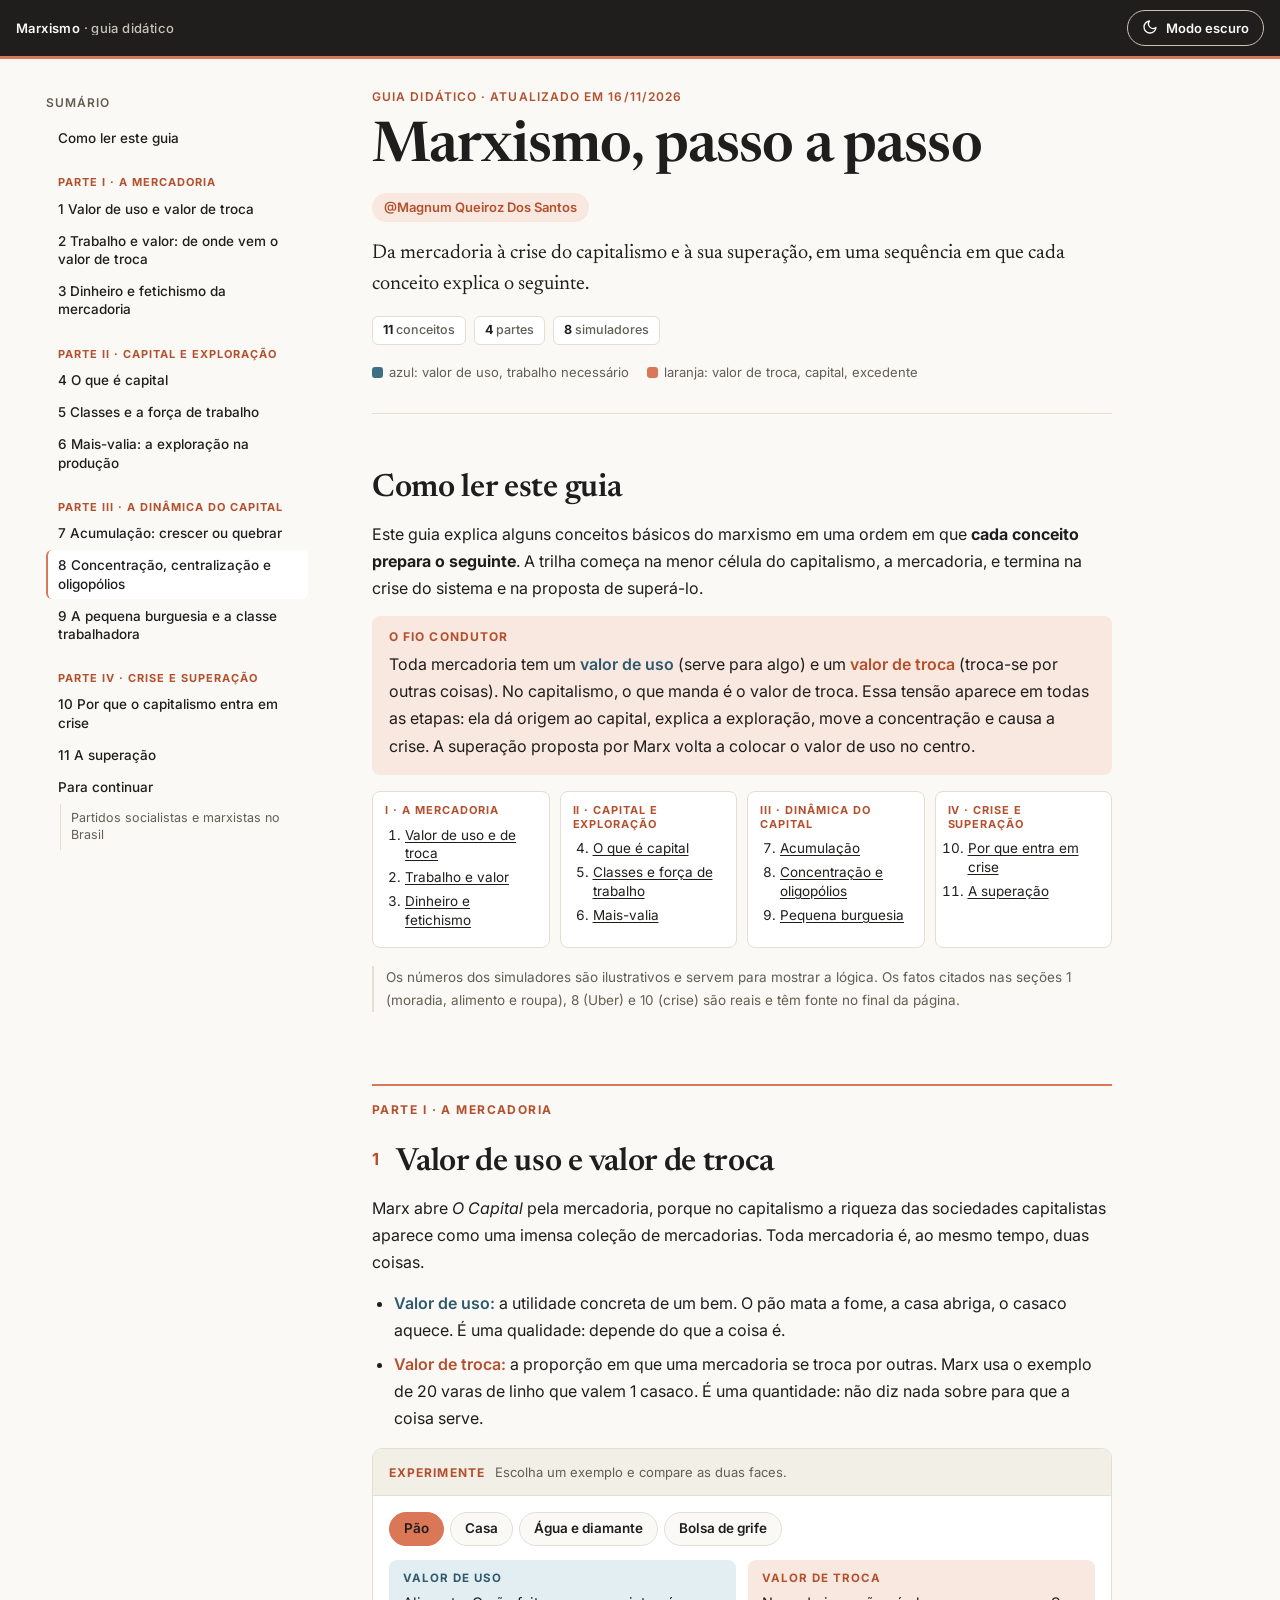
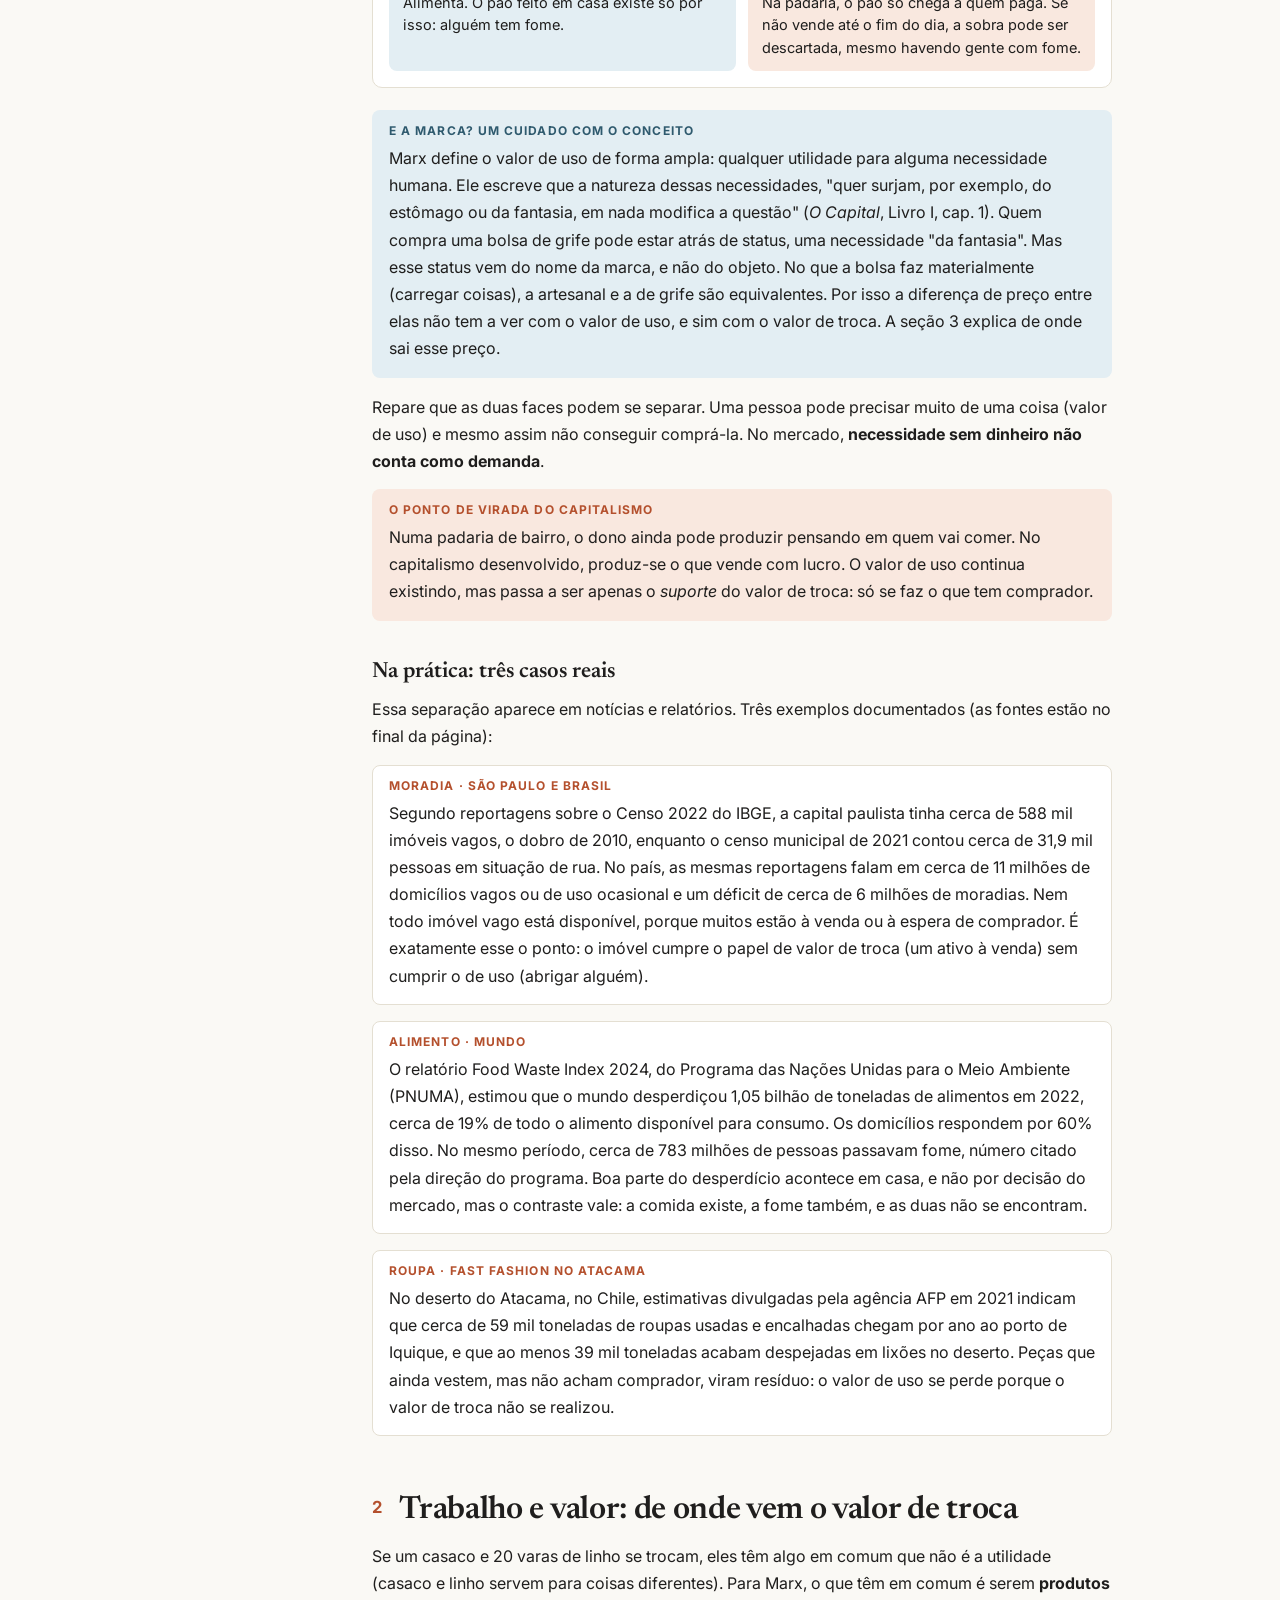
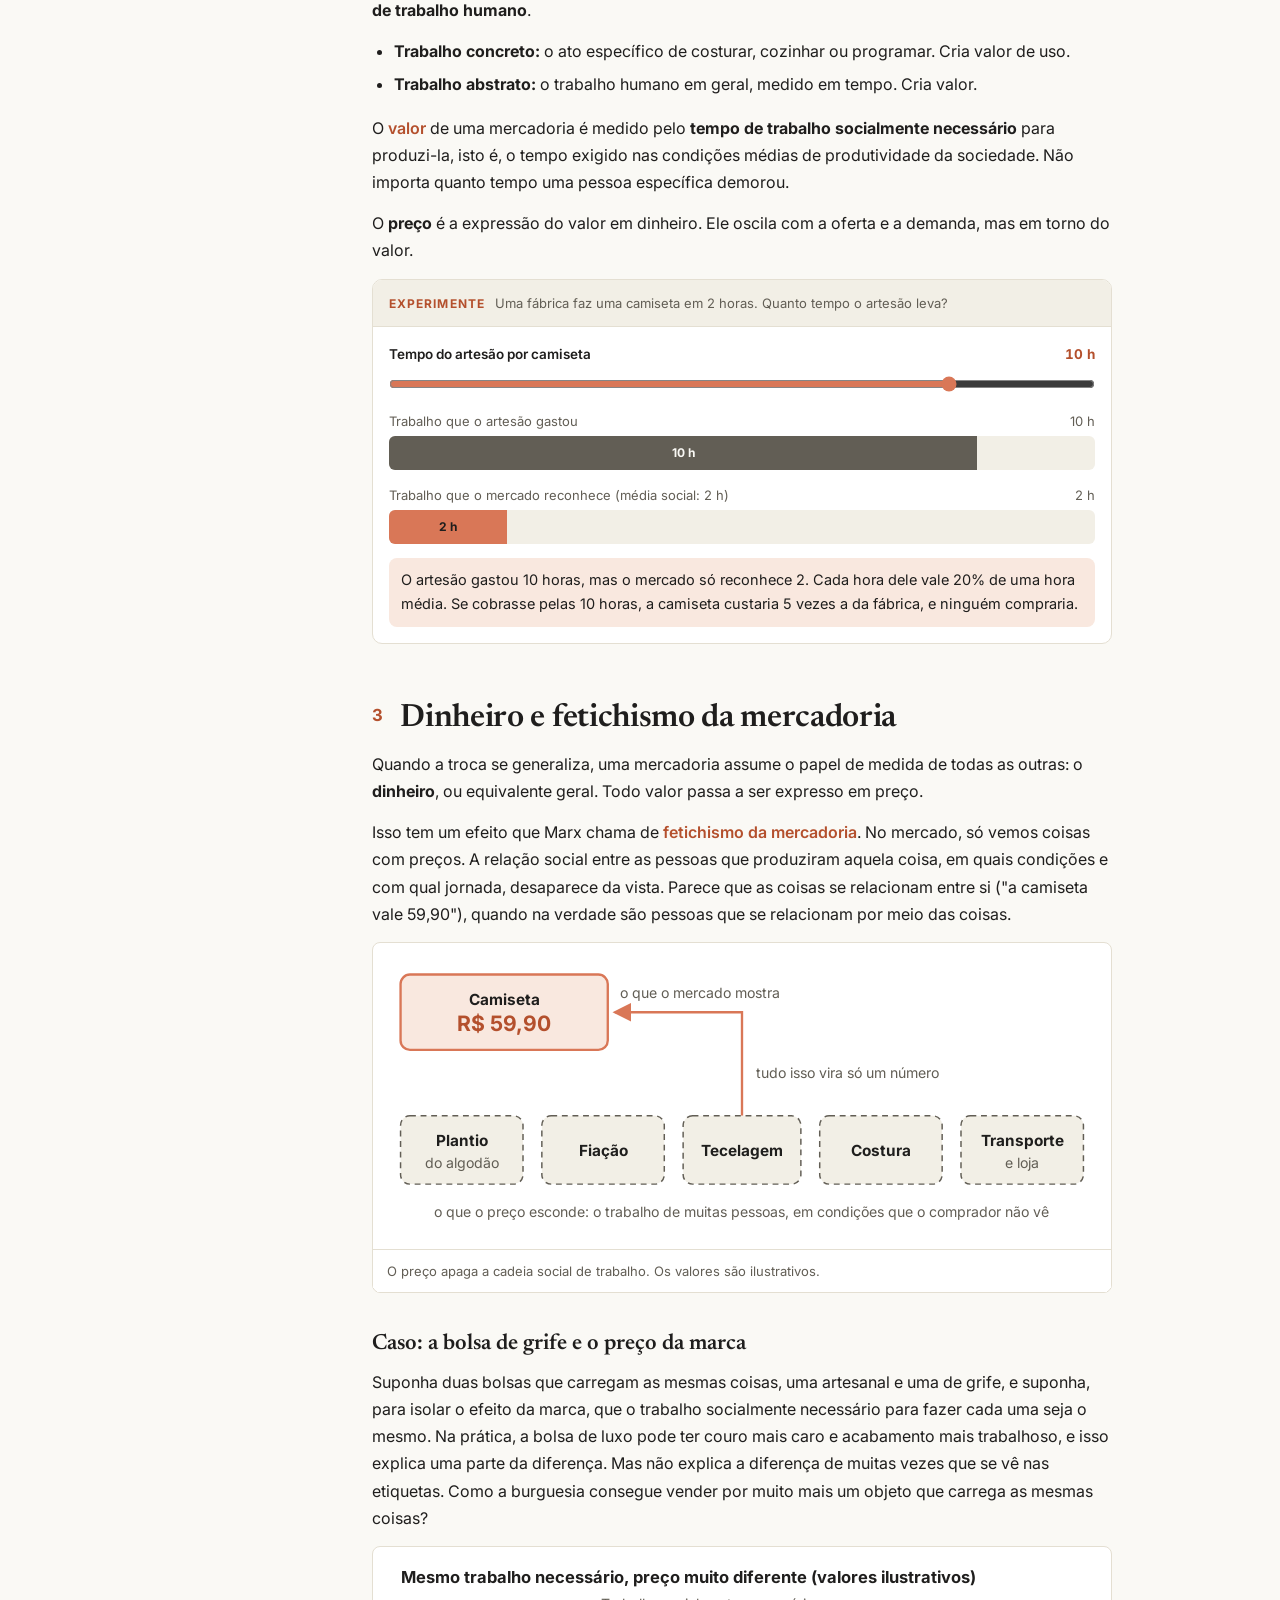
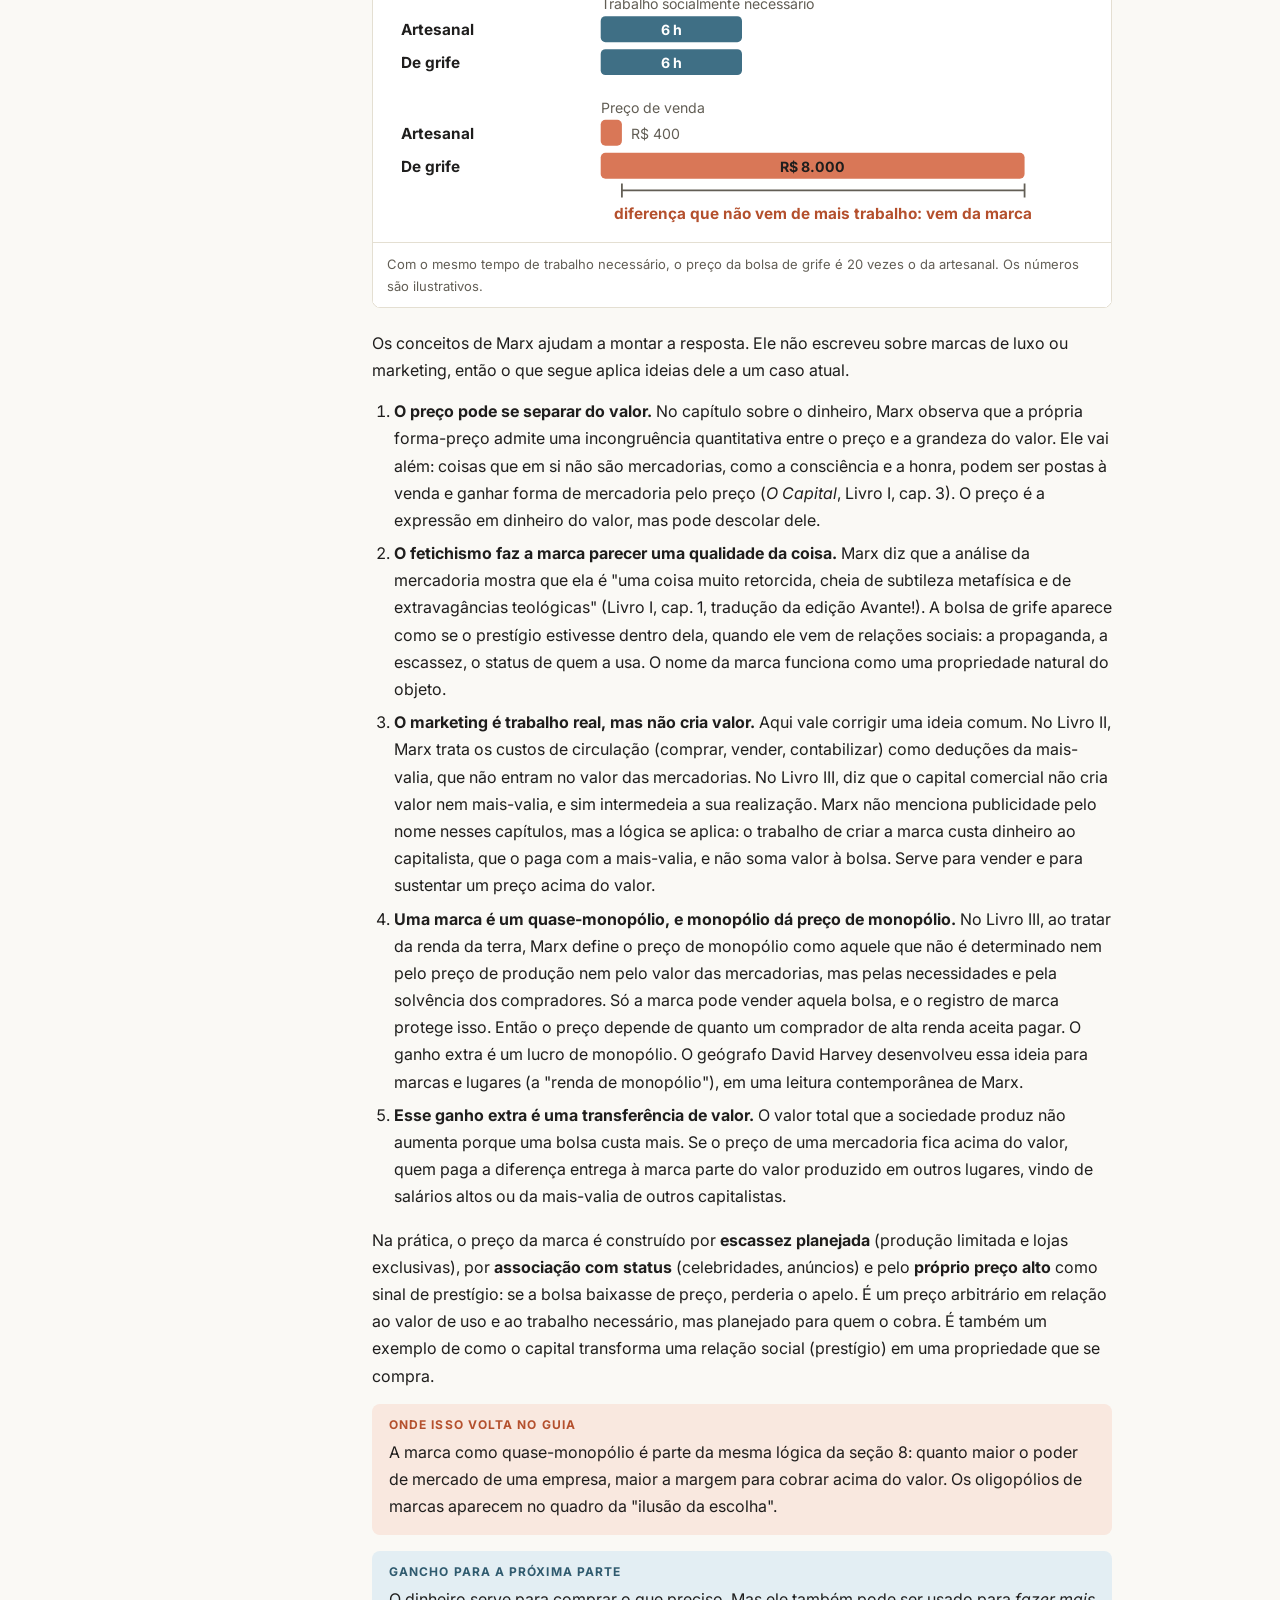
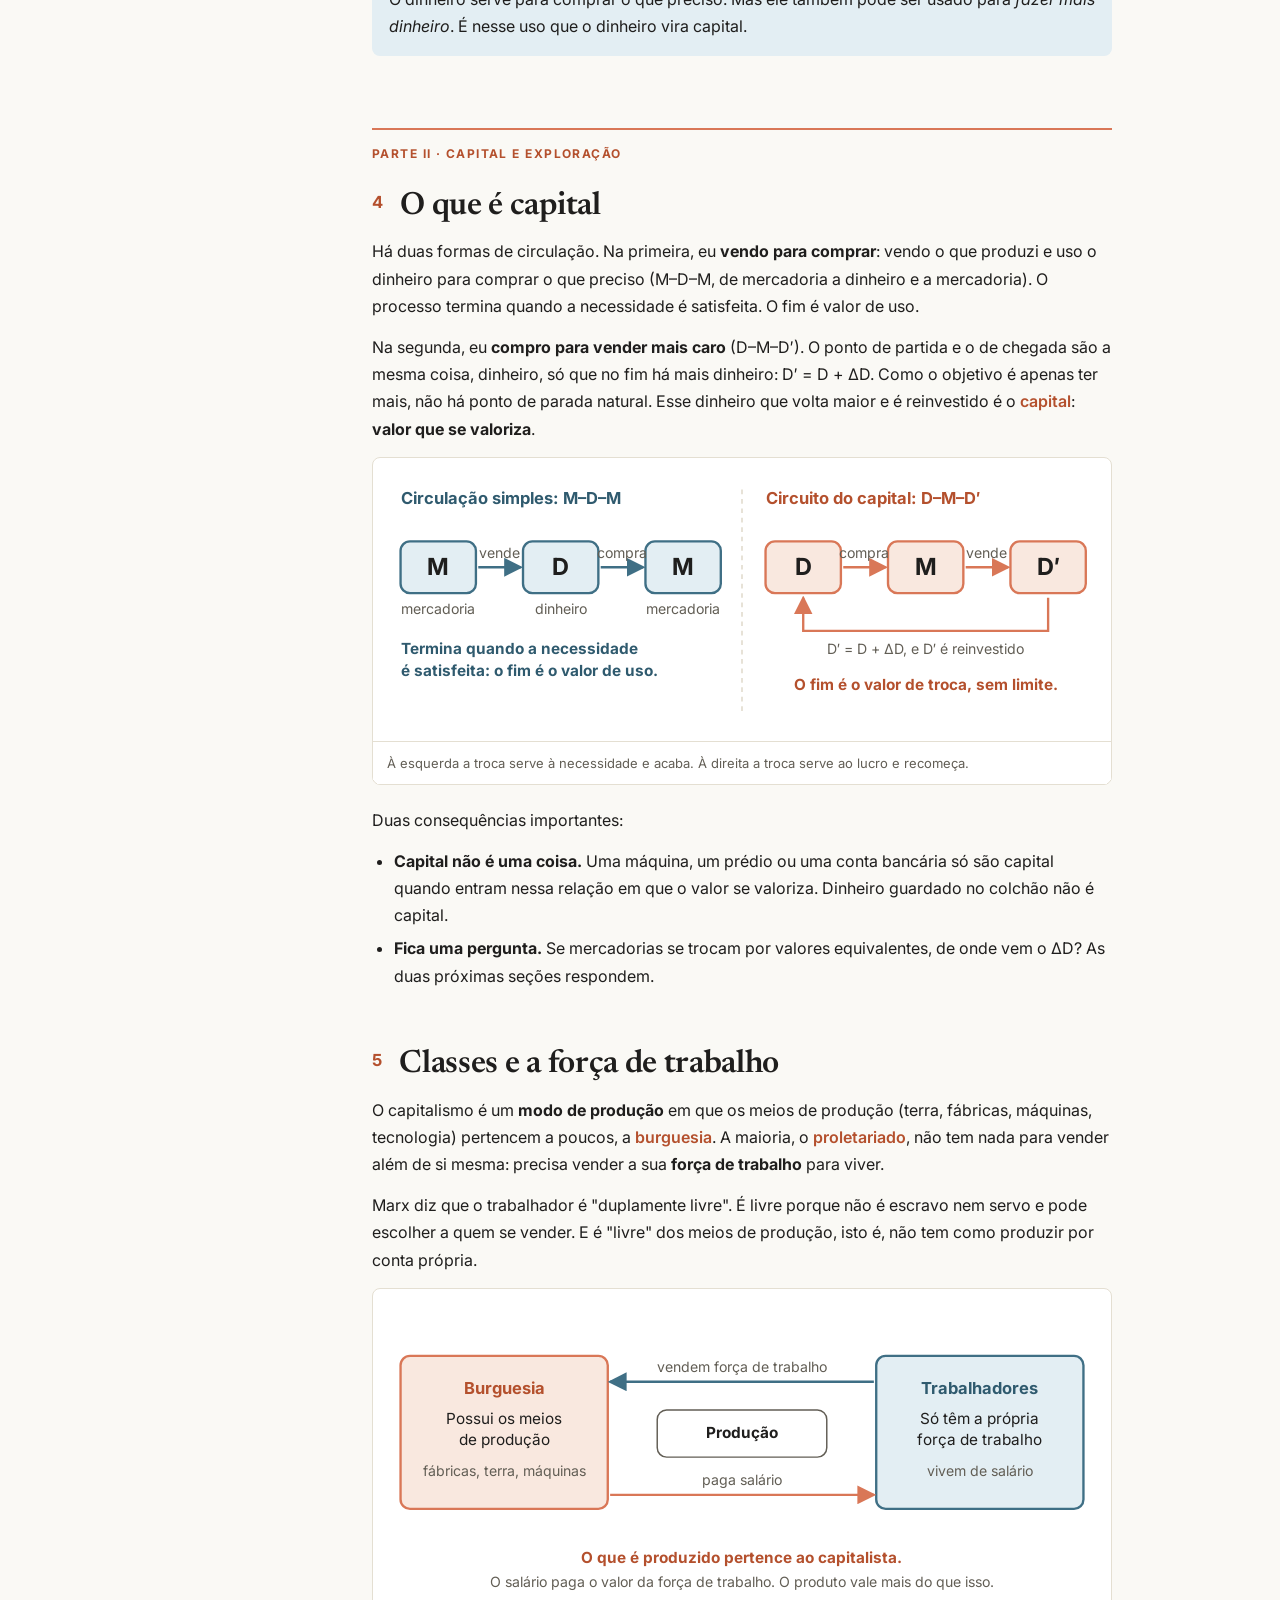
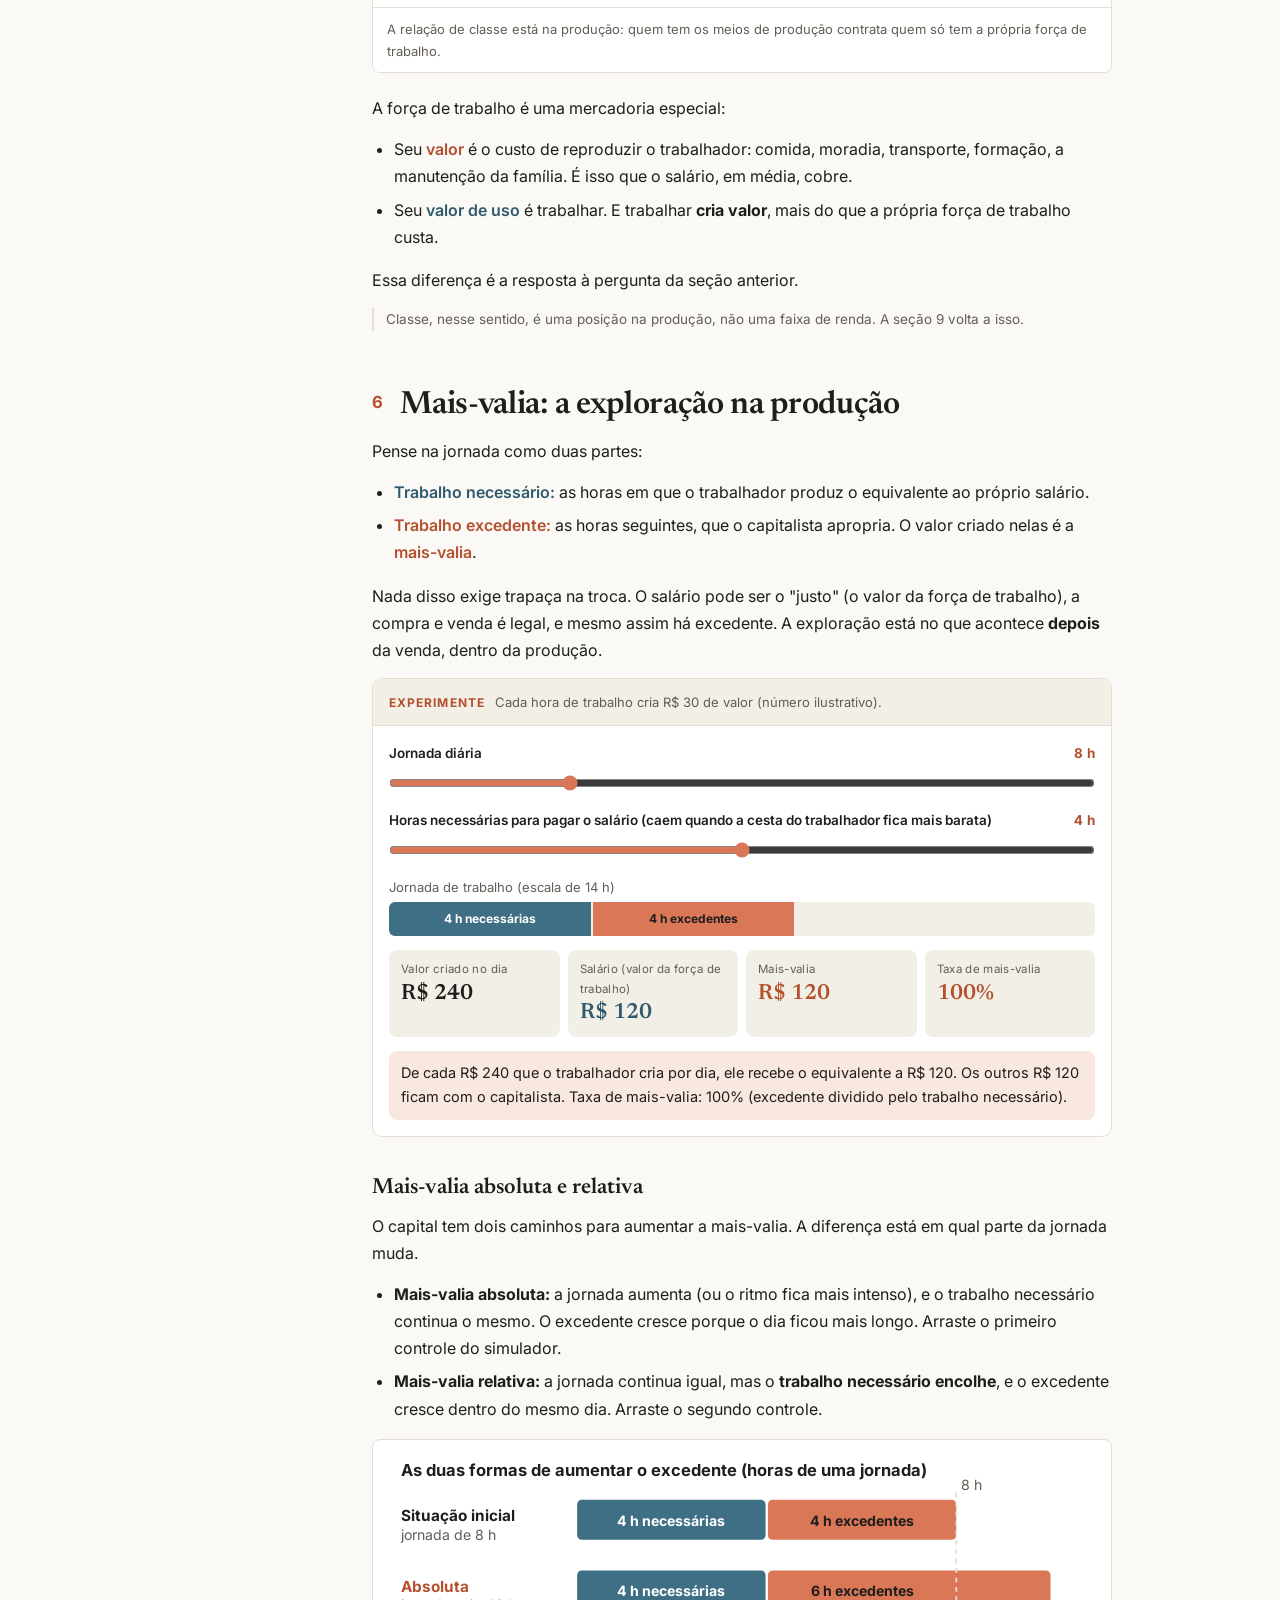
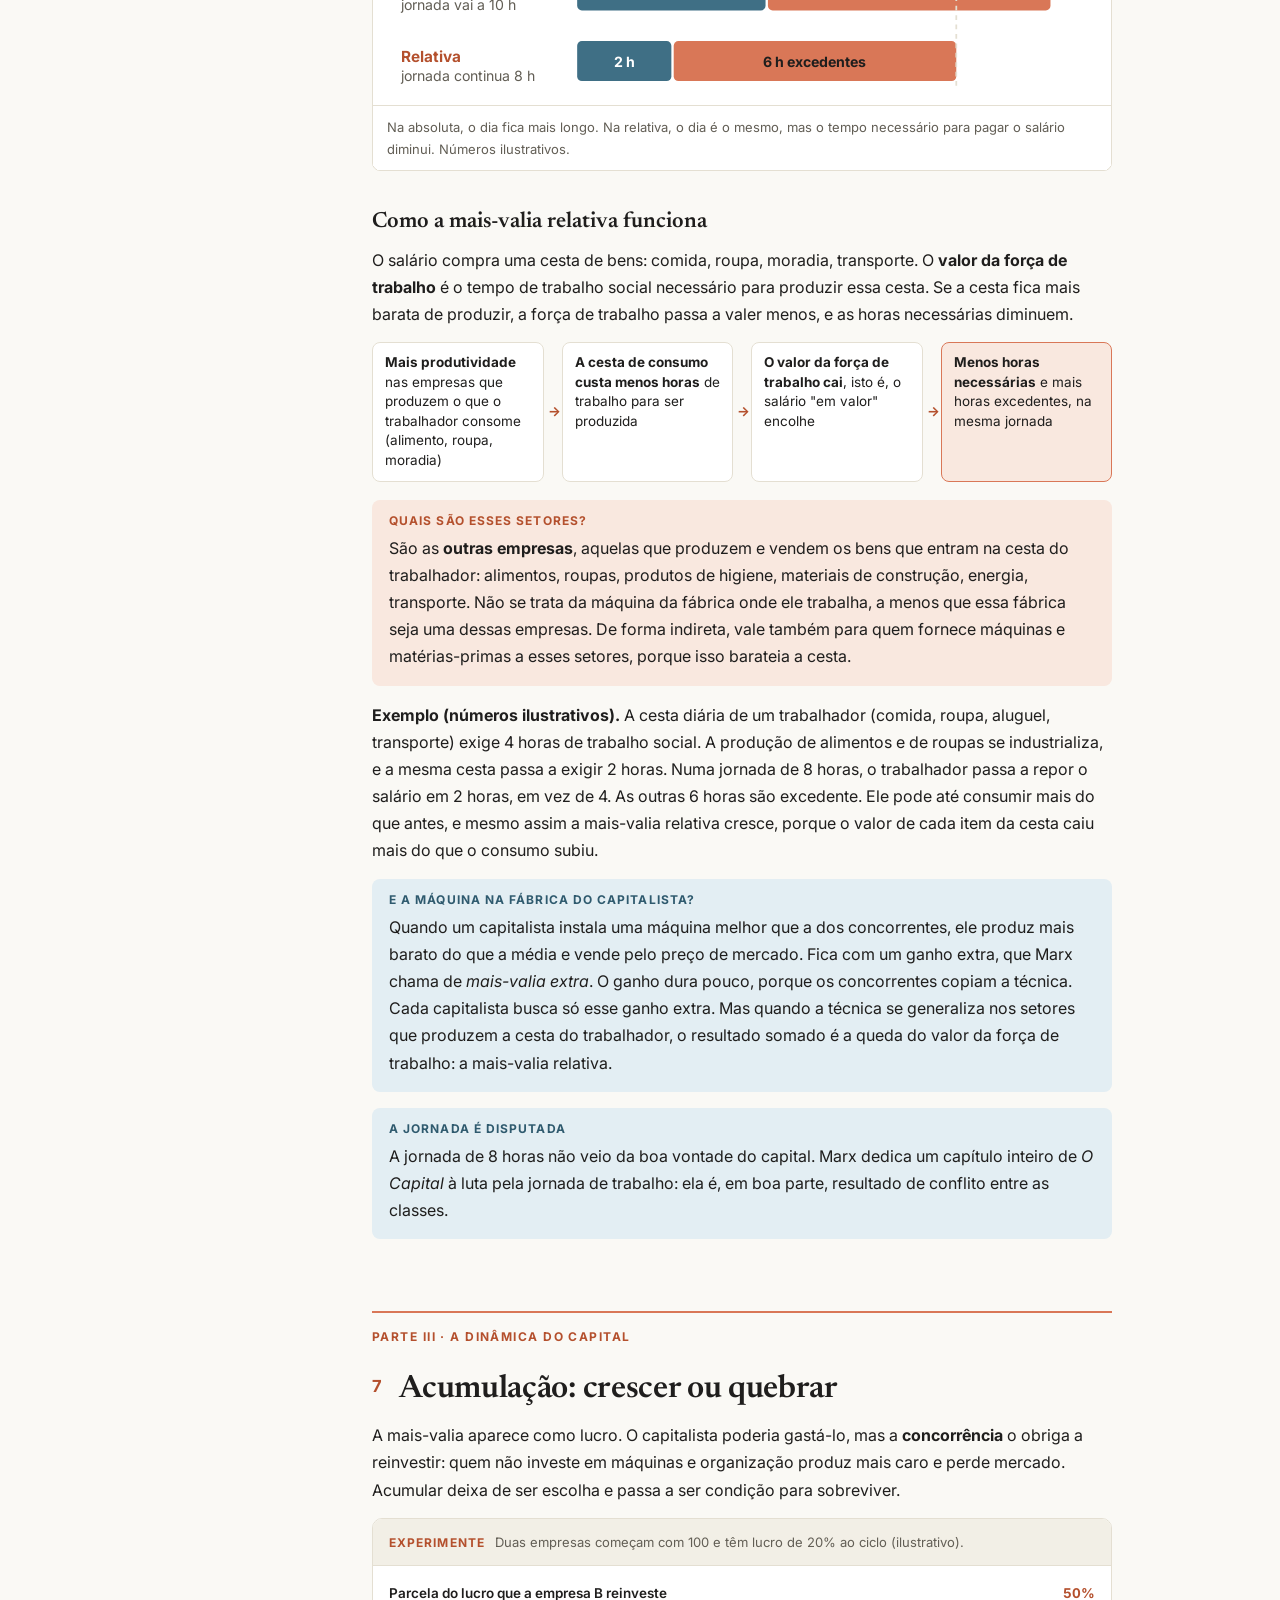
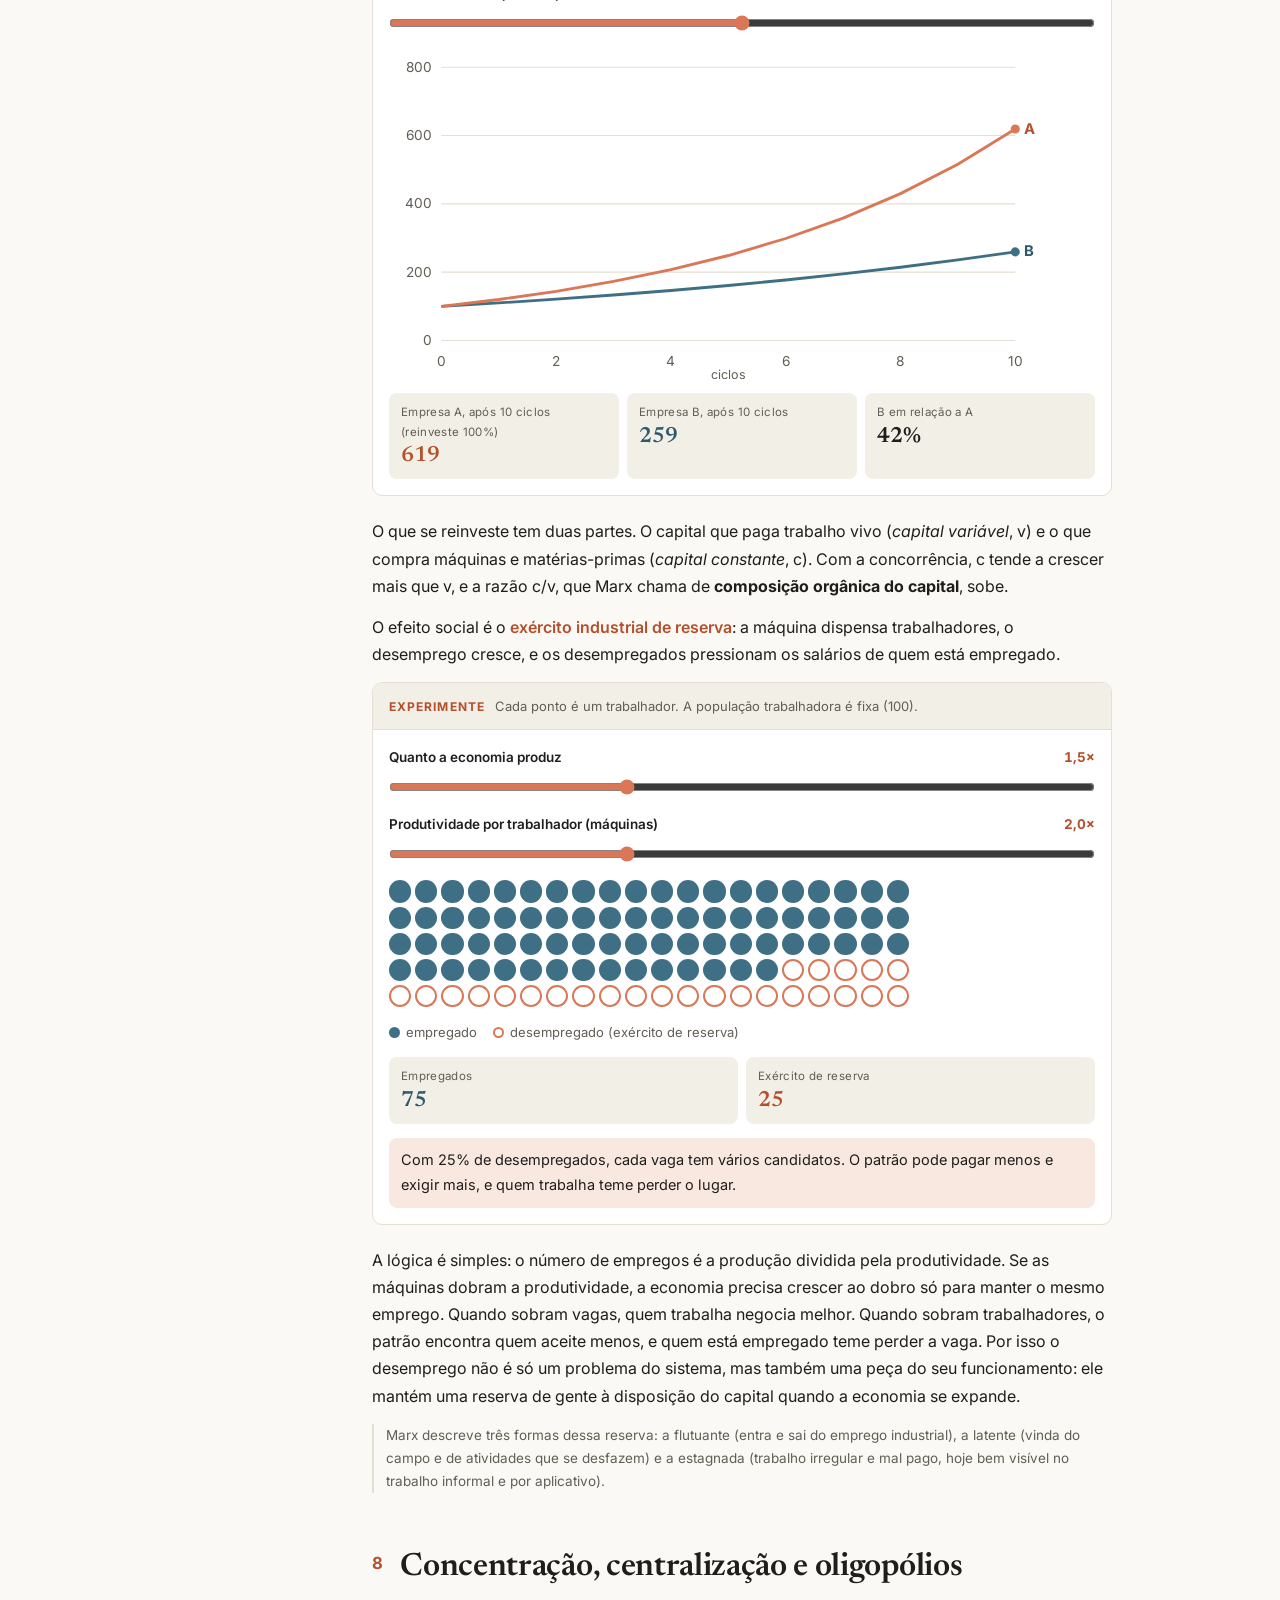
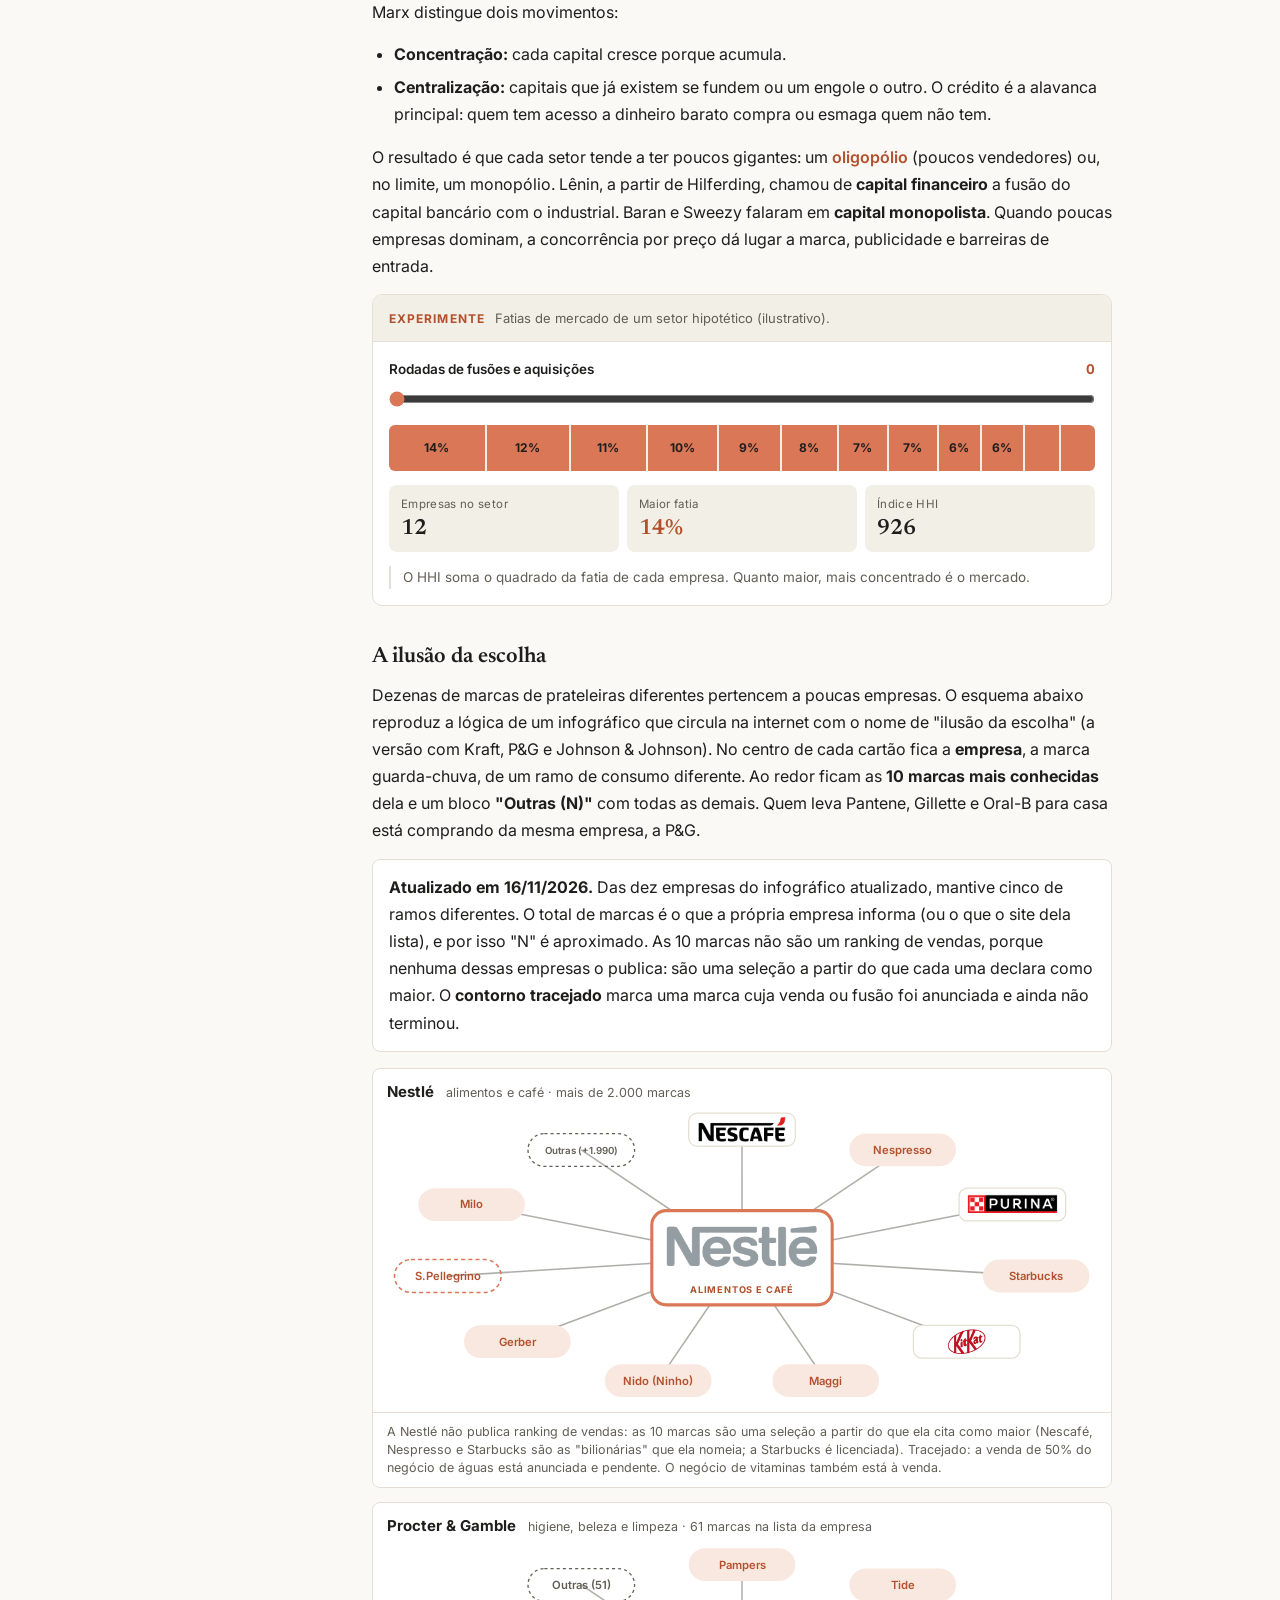
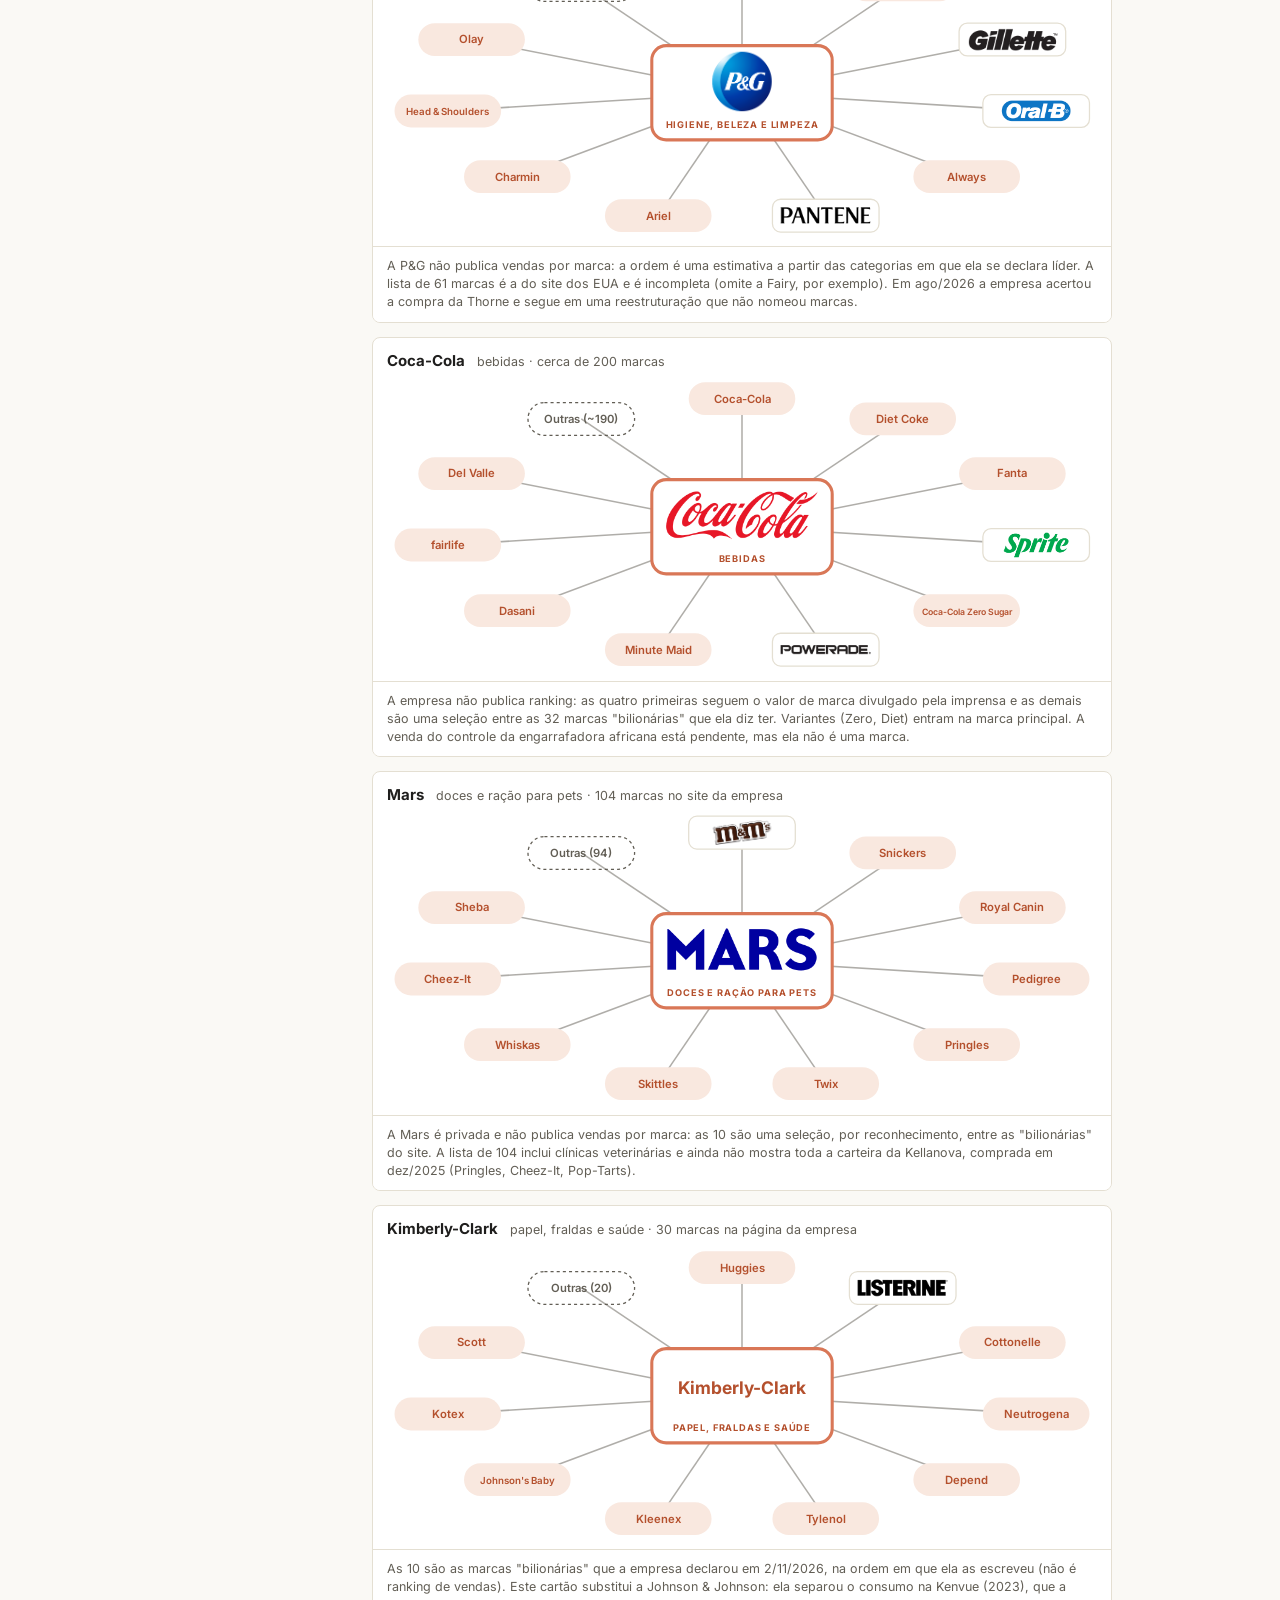
==== commit dbd77536: "Ditadura da burguesia: resumo visual, textos mais curtos, bets no lobby, debate de 1989 na mídia; ma" ====
--- a/index.html
+++ b/index.html
@@ -254,6 +254,29 @@
 .bm text.rn{font-size:17px;font-weight:700;fill:var(--brand-ink)}
 .bm figcaption{font-size:12.5px;line-height:1.45;position:static;padding:10px 14px}
 
+/* mapa de marcas v2: uma empresa por linha, 10 marcas + Outras */
+.bmap{display:grid;grid-template-columns:1fr;gap:14px;margin:0 0 14px}
+.bm .bmh{display:flex;flex-wrap:wrap;gap:4px 12px;align-items:baseline;padding:10px 14px 0}
+.bm .bmh b{font-size:15px}
+.bm .bmh span{font-size:12.5px;color:var(--muted)}
+.bm .tile.oth,.bm .pill.oth{fill:none;stroke:var(--muted);stroke-width:1.25;stroke-dasharray:3 3}
+.bm .pill.oth + text.pt{fill:var(--muted)}
+.bm .bml{display:none;list-style:none;margin:0;padding:8px 14px 12px;flex-wrap:wrap;gap:6px}
+.bm .bml li{font-size:12.5px;font-weight:600;color:var(--brand-ink);background:var(--brand-bg);border-radius:14px;padding:3px 10px;margin:0}
+.bm .bml li.pend{background:none;border:1.5px dashed var(--brand)}
+.bm .bml li.oth{background:none;border:1.25px dashed var(--muted);color:var(--muted)}
+@media (max-width:620px){.bm svg{display:none}.bm .bml{display:flex}}
+/* resumo visual da ditadura da burguesia */
+.dgrid{display:grid;grid-template-columns:repeat(auto-fit,minmax(260px,1fr));gap:10px;margin:0 0 16px}
+.dcard{border:1px solid var(--line);border-radius:8px;background:var(--surface);padding:12px 14px}
+.dcard .dt{display:flex;align-items:center;gap:8px;font-size:14px;color:var(--brand-ink);margin-bottom:6px}
+.dcard .dt i{font-style:normal;font-size:12px;font-weight:700;color:#fff;background:var(--brand);border-radius:50%;width:22px;height:22px;display:inline-flex;align-items:center;justify-content:center}
+.dcard ul{list-style:none;margin:0;padding:0}
+.dcard li{margin:0 0 8px;padding:0}
+.dcard li:last-child{margin-bottom:0}
+.dcard li b{display:block;font-size:13.5px}
+.dcard li span{display:block;font-size:12.5px;line-height:1.4;color:var(--muted)}
+
 </style>
 </head>
 <body>
@@ -581,10 +604,10 @@
 </div>
 
 <h3 id="ilusao-da-escolha">A ilusão da escolha</h3>
-<p>Dezenas de marcas de prateleiras diferentes pertencem a poucas empresas. O esquema abaixo reproduz a lógica de um infográfico que circula na internet com o nome de "ilusão da escolha" (a versão com Kraft, P&amp;G e Johnson &amp; Johnson). No centro de cada cartão fica a <b>empresa</b>, a marca guarda-chuva. Ao redor ficam as <b>marcas</b> que ela controla. Quem leva Dove, Rexona e Omo para casa está comprando da mesma empresa, a Unilever.</p>
-<p class="callout"><b>Atualizado em 16/11/2026.</b> As marcas de cada cartão foram conferidas em notícias e documentos das empresas nessa data, e cada cartão traz uma linha sobre o que mudou desde o infográfico original (2017). Dois cartões trocaram de empresa: a Johnson &amp; Johnson deu lugar à Kimberly-Clark, e a Kellogg's, à Ferrero. O <b>contorno tracejado</b> marca uma marca cuja venda ou fusão foi anunciada e ainda não terminou.</p>
-<div class="bmap"><figure class="bm"><svg viewBox="0 0 360 256" role="img" aria-label="Nestlé controla Nescafé, KitKat, Purina, Nespresso, Nescau"><line class="bl" x1="180" y1="132" x2="180.0" y2="40.0"/><line class="bl" x1="180" y1="132" x2="305.5" y2="103.6"/><line class="bl" x1="180" y1="132" x2="257.6" y2="206.4"/><line class="bl" x1="180" y1="132" x2="102.4" y2="206.4"/><line class="bl" x1="180" y1="132" x2="54.5" y2="103.6"/><rect class="tile" x="138.0" y="22.0" width="84" height="36" rx="8"/><image href="[data-uri]" x="146.0" y="26.0" width="68" height="28" preserveAspectRatio="xMidYMid meet"/><rect class="tile" x="263.5" y="85.6" width="84" height="36" rx="8"/><image href="[data-uri]" x="271.5" y="89.6" width="68" height="28" preserveAspectRatio="xMidYMid meet"/><rect class="tile" x="215.6" y="188.4" width="84" height="36" rx="8"/><image href="[data-uri]" x="223.6" y="192.4" width="68" height="28" preserveAspectRatio="xMidYMid meet"/><rect class="pill" x="60.4" y="188.4" width="84" height="36" rx="18"/><text class="pt" x="102.4" y="210.4" text-anchor="middle">Nespresso</text><rect class="pill" x="12.5" y="85.6" width="84" height="36" rx="18"/><text class="pt" x="54.5" y="107.6" text-anchor="middle">Nescau</text><rect class="root" x="105" y="92" width="150" height="80" rx="12"/><image href="[data-uri]" x="116" y="98" width="128" height="50" preserveAspectRatio="xMidYMid meet"/><text class="rl" x="180" y="163" text-anchor="middle">MARCA GUARDA-CHUVA</text></svg><figcaption>Em venda, ainda pendente: 50% do negócio de águas (com a Platinum Equity) e a divisão de vitaminas (Nature's Bounty). Nos EUA, o KitKat é da Hershey.</figcaption></figure><figure class="bm"><svg viewBox="0 0 360 256" role="img" aria-label="Procter &amp; Gamble controla Gillette, Oral-B, Pantene, Pampers, Ariel"><line class="bl" x1="180" y1="132" x2="180.0" y2="40.0"/><line class="bl" x1="180" y1="132" x2="305.5" y2="103.6"/><line class="bl" x1="180" y1="132" x2="257.6" y2="206.4"/><line class="bl" x1="180" y1="132" x2="102.4" y2="206.4"/><line class="bl" x1="180" y1="132" x2="54.5" y2="103.6"/><rect class="tile" x="138.0" y="22.0" width="84" height="36" rx="8"/><image href="[data-uri]" x="146.0" y="26.0" width="68" height="28" preserveAspectRatio="xMidYMid meet"/><rect class="tile" x="263.5" y="85.6" width="84" height="36" rx="8"/><image href="[data-uri]" x="271.5" y="89.6" width="68" height="28" preserveAspectRatio="xMidYMid meet"/><rect class="tile" x="215.6" y="188.4" width="84" height="36" rx="8"/><image href="[data-uri]" x="223.6" y="192.4" width="68" height="28" preserveAspectRatio="xMidYMid meet"/><rect class="pill" x="60.4" y="188.4" width="84" height="36" rx="18"/><text class="pt" x="102.4" y="210.4" text-anchor="middle">Pampers</text><rect class="pill" x="12.5" y="85.6" width="84" height="36" rx="18"/><text class="pt" x="54.5" y="107.6" text-anchor="middle">Ariel</text><rect class="root" x="105" y="92" width="150" height="80" rx="12"/><image href="[data-uri]" x="116" y="98" width="128" height="50" preserveAspectRatio="xMidYMid meet"/><text class="rl" x="180" y="163" text-anchor="middle">MARCA GUARDA-CHUVA</text></svg><figcaption>Sem mudança nas marcas mostradas. A empresa corta até 7 mil vagas em uma reestruturação e não disse quais marcas ou países sairão.</figcaption></figure><figure class="bm"><svg viewBox="0 0 360 256" role="img" aria-label="Unilever controla Dove, Knorr, Hellmann's, Omo, Rexona"><line class="bl" x1="180" y1="132" x2="180.0" y2="40.0"/><line class="bl" x1="180" y1="132" x2="305.5" y2="103.6"/><line class="bl" x1="180" y1="132" x2="257.6" y2="206.4"/><line class="bl" x1="180" y1="132" x2="102.4" y2="206.4"/><line class="bl" x1="180" y1="132" x2="54.5" y2="103.6"/><rect class="tile" x="138.0" y="22.0" width="84" height="36" rx="8"/><image href="[data-uri]" x="146.0" y="26.0" width="68" height="28" preserveAspectRatio="xMidYMid meet"/><rect class="tile pend" x="263.5" y="85.6" width="84" height="36" rx="8"/><image href="[data-uri]" x="271.5" y="89.6" width="68" height="28" preserveAspectRatio="xMidYMid meet"/><rect class="pill pend" x="215.6" y="188.4" width="84" height="36" rx="18"/><text class="pt" x="257.6" y="210.4" text-anchor="middle">Hellmann's</text><rect class="pill" x="60.4" y="188.4" width="84" height="36" rx="18"/><text class="pt" x="102.4" y="210.4" text-anchor="middle">Omo</text><rect class="pill" x="12.5" y="85.6" width="84" height="36" rx="18"/><text class="pt" x="54.5" y="107.6" text-anchor="middle">Rexona</text><rect class="root" x="105" y="92" width="150" height="80" rx="12"/><image href="[data-uri]" x="116" y="98" width="128" height="50" preserveAspectRatio="xMidYMid meet"/><text class="rl" x="180" y="163" text-anchor="middle">MARCA GUARDA-CHUVA</text></svg><figcaption>O sorvete (Kibon, Magnum) saiu em dez/2025. Knorr e Hellmann's devem passar à McCormick, em acordo anunciado em mar/2026 e previsto para até meados de 2027.</figcaption></figure><figure class="bm"><svg viewBox="0 0 360 256" role="img" aria-label="Kimberly-Clark controla Band-Aid, Listerine, Neutrogena, Huggies, Kleenex"><line class="bl" x1="180" y1="132" x2="180.0" y2="40.0"/><line class="bl" x1="180" y1="132" x2="305.5" y2="103.6"/><line class="bl" x1="180" y1="132" x2="257.6" y2="206.4"/><line class="bl" x1="180" y1="132" x2="102.4" y2="206.4"/><line class="bl" x1="180" y1="132" x2="54.5" y2="103.6"/><rect class="tile" x="138.0" y="22.0" width="84" height="36" rx="8"/><image href="[data-uri]" x="146.0" y="26.0" width="68" height="28" preserveAspectRatio="xMidYMid meet"/><rect class="tile" x="263.5" y="85.6" width="84" height="36" rx="8"/><image href="[data-uri]" x="271.5" y="89.6" width="68" height="28" preserveAspectRatio="xMidYMid meet"/><rect class="pill" x="215.6" y="188.4" width="84" height="36" rx="18"/><text class="pt" x="257.6" y="210.4" text-anchor="middle">Neutrogena</text><rect class="pill" x="60.4" y="188.4" width="84" height="36" rx="18"/><text class="pt" x="102.4" y="210.4" text-anchor="middle">Huggies</text><rect class="pill" x="12.5" y="85.6" width="84" height="36" rx="18"/><text class="pt" x="54.5" y="107.6" text-anchor="middle">Kleenex</text><rect class="root" x="105" y="92" width="150" height="80" rx="12"/><text class="rn" x="180" y="130" text-anchor="middle">Kimberly-Clark</text><text class="rl" x="180" y="163" text-anchor="middle">MARCA GUARDA-CHUVA</text></svg><figcaption>Este cartão substitui a Johnson &amp; Johnson: ela separou os produtos de consumo na Kenvue (2023), que tinha Band-Aid, Listerine e Neutrogena. Em 2/11/2026 a Kimberly-Clark concluiu a compra da Kenvue.</figcaption></figure><figure class="bm"><svg viewBox="0 0 360 256" role="img" aria-label="Coca-Cola controla Sprite, Powerade, Fanta, Del Valle, fairlife"><line class="bl" x1="180" y1="132" x2="180.0" y2="40.0"/><line class="bl" x1="180" y1="132" x2="305.5" y2="103.6"/><line class="bl" x1="180" y1="132" x2="257.6" y2="206.4"/><line class="bl" x1="180" y1="132" x2="102.4" y2="206.4"/><line class="bl" x1="180" y1="132" x2="54.5" y2="103.6"/><rect class="tile" x="138.0" y="22.0" width="84" height="36" rx="8"/><image href="[data-uri]" x="146.0" y="26.0" width="68" height="28" preserveAspectRatio="xMidYMid meet"/><rect class="tile" x="263.5" y="85.6" width="84" height="36" rx="8"/><image href="[data-uri]" x="271.5" y="89.6" width="68" height="28" preserveAspectRatio="xMidYMid meet"/><rect class="pill" x="215.6" y="188.4" width="84" height="36" rx="18"/><text class="pt" x="257.6" y="210.4" text-anchor="middle">Fanta</text><rect class="pill" x="60.4" y="188.4" width="84" height="36" rx="18"/><text class="pt" x="102.4" y="210.4" text-anchor="middle">Del Valle</text><rect class="pill" x="12.5" y="85.6" width="84" height="36" rx="18"/><text class="pt" x="54.5" y="107.6" text-anchor="middle">fairlife</text><rect class="root" x="105" y="92" width="150" height="80" rx="12"/><image href="[data-uri]" x="116" y="98" width="128" height="50" preserveAspectRatio="xMidYMid meet"/><text class="rl" x="180" y="163" text-anchor="middle">MARCA GUARDA-CHUVA</text></svg><figcaption>Sem mudança nas quatro marcas originais. A fairlife foi comprada por completo em 2020. A venda do controle da engarrafadora africana (CCBA) está pendente.</figcaption></figure><figure class="bm"><svg viewBox="0 0 360 256" role="img" aria-label="PepsiCo controla Lay's, Gatorade, Doritos, Quaker, poppi"><line class="bl" x1="180" y1="132" x2="180.0" y2="40.0"/><line class="bl" x1="180" y1="132" x2="305.5" y2="103.6"/><line class="bl" x1="180" y1="132" x2="257.6" y2="206.4"/><line class="bl" x1="180" y1="132" x2="102.4" y2="206.4"/><line class="bl" x1="180" y1="132" x2="54.5" y2="103.6"/><rect class="tile" x="138.0" y="22.0" width="84" height="36" rx="8"/><image href="[data-uri]" x="146.0" y="26.0" width="68" height="28" preserveAspectRatio="xMidYMid meet"/><rect class="tile" x="263.5" y="85.6" width="84" height="36" rx="8"/><image href="[data-uri]" x="271.5" y="89.6" width="68" height="28" preserveAspectRatio="xMidYMid meet"/><rect class="pill" x="215.6" y="188.4" width="84" height="36" rx="18"/><text class="pt" x="257.6" y="210.4" text-anchor="middle">Doritos</text><rect class="pill" x="60.4" y="188.4" width="84" height="36" rx="18"/><text class="pt" x="102.4" y="210.4" text-anchor="middle">Quaker</text><rect class="pill" x="12.5" y="85.6" width="84" height="36" rx="18"/><text class="pt" x="54.5" y="107.6" text-anchor="middle">poppi</text><rect class="root" x="105" y="92" width="150" height="80" rx="12"/><image href="[data-uri]" x="116" y="98" width="128" height="50" preserveAspectRatio="xMidYMid meet"/><text class="rl" x="180" y="163" text-anchor="middle">MARCA GUARDA-CHUVA</text></svg><figcaption>A Tropicana foi vendida em 2022 (a PepsiCo ficou com 39%). A Siete (jan/2025) e a poppi (mai/2025) foram compradas. A Rockstar nos EUA e Canadá foi para a Celsius em 2025.</figcaption></figure><figure class="bm"><svg viewBox="0 0 360 256" role="img" aria-label="Mars controla M&amp;M's, Snickers, Twix, Pedigree, Pringles"><line class="bl" x1="180" y1="132" x2="180.0" y2="40.0"/><line class="bl" x1="180" y1="132" x2="305.5" y2="103.6"/><line class="bl" x1="180" y1="132" x2="257.6" y2="206.4"/><line class="bl" x1="180" y1="132" x2="102.4" y2="206.4"/><line class="bl" x1="180" y1="132" x2="54.5" y2="103.6"/><rect class="tile" x="138.0" y="22.0" width="84" height="36" rx="8"/><image href="[data-uri]" x="146.0" y="26.0" width="68" height="28" preserveAspectRatio="xMidYMid meet"/><rect class="pill" x="263.5" y="85.6" width="84" height="36" rx="18"/><text class="pt" x="305.5" y="107.6" text-anchor="middle">Snickers</text><rect class="pill" x="215.6" y="188.4" width="84" height="36" rx="18"/><text class="pt" x="257.6" y="210.4" text-anchor="middle">Twix</text><rect class="pill" x="60.4" y="188.4" width="84" height="36" rx="18"/><text class="pt" x="102.4" y="210.4" text-anchor="middle">Pedigree</text><rect class="pill" x="12.5" y="85.6" width="84" height="36" rx="18"/><text class="pt" x="54.5" y="107.6" text-anchor="middle">Pringles</text><rect class="root" x="105" y="92" width="150" height="80" rx="12"/><image href="[data-uri]" x="116" y="98" width="128" height="50" preserveAspectRatio="xMidYMid meet"/><text class="rl" x="180" y="163" text-anchor="middle">MARCA GUARDA-CHUVA</text></svg><figcaption>Em dez/2025 a Mars concluiu a compra da Kellanova (ex-Kellogg's), o que trouxe Pringles, Cheez-It e Pop-Tarts.</figcaption></figure><figure class="bm"><svg viewBox="0 0 360 256" role="img" aria-label="Ferrero controla Nutella, Kinder, Ferrero Rocher, Frosted Flakes, Froot Loops"><line class="bl" x1="180" y1="132" x2="180.0" y2="40.0"/><line class="bl" x1="180" y1="132" x2="305.5" y2="103.6"/><line class="bl" x1="180" y1="132" x2="257.6" y2="206.4"/><line class="bl" x1="180" y1="132" x2="102.4" y2="206.4"/><line class="bl" x1="180" y1="132" x2="54.5" y2="103.6"/><rect class="pill" x="138.0" y="22.0" width="84" height="36" rx="18"/><text class="pt" x="180.0" y="44.0" text-anchor="middle">Nutella</text><rect class="pill" x="263.5" y="85.6" width="84" height="36" rx="18"/><text class="pt" x="305.5" y="107.6" text-anchor="middle">Kinder</text><rect class="pill" x="215.6" y="188.4" width="84" height="36" rx="18"/><text class="pt" style="font-size:10.5px" x="257.6" y="210.4" text-anchor="middle">Ferrero Rocher</text><rect class="pill" x="60.4" y="188.4" width="84" height="36" rx="18"/><text class="pt" style="font-size:10.5px" x="102.4" y="210.4" text-anchor="middle">Frosted Flakes</text><rect class="pill" x="12.5" y="85.6" width="84" height="36" rx="18"/><text class="pt" x="54.5" y="107.6" text-anchor="middle">Froot Loops</text><rect class="root" x="105" y="92" width="150" height="80" rx="12"/><text class="rn" x="180" y="130" text-anchor="middle">Ferrero</text><text class="rl" x="180" y="163" text-anchor="middle">MARCA GUARDA-CHUVA</text></svg><figcaption>Este cartão substitui a Kellogg's, que deixou de existir como empresa: os salgadinhos foram para a Mars (Kellanova) e os cereais de EUA, Canadá e Caribe para a Ferrero (WK Kellogg, set/2025). Nos demais países, os cereais Kellogg's ficaram com a Mars.</figcaption></figure><figure class="bm"><svg viewBox="0 0 360 256" role="img" aria-label="General Mills controla Cheerios, Nature Valley, Betty Crocker, Blue Buffalo, Häagen-Dazs"><line class="bl" x1="180" y1="132" x2="180.0" y2="40.0"/><line class="bl" x1="180" y1="132" x2="305.5" y2="103.6"/><line class="bl" x1="180" y1="132" x2="257.6" y2="206.4"/><line class="bl" x1="180" y1="132" x2="102.4" y2="206.4"/><line class="bl" x1="180" y1="132" x2="54.5" y2="103.6"/><rect class="tile" x="138.0" y="22.0" width="84" height="36" rx="8"/><image href="[data-uri]" x="146.0" y="26.0" width="68" height="28" preserveAspectRatio="xMidYMid meet"/><rect class="pill" x="263.5" y="85.6" width="84" height="36" rx="18"/><text class="pt" style="font-size:10.5px" x="305.5" y="107.6" text-anchor="middle">Nature Valley</text><rect class="pill" x="215.6" y="188.4" width="84" height="36" rx="18"/><text class="pt" style="font-size:10.5px" x="257.6" y="210.4" text-anchor="middle">Betty Crocker</text><rect class="pill" x="60.4" y="188.4" width="84" height="36" rx="18"/><text class="pt" style="font-size:10.5px" x="102.4" y="210.4" text-anchor="middle">Blue Buffalo</text><rect class="pill" x="12.5" y="85.6" width="84" height="36" rx="18"/><text class="pt" x="54.5" y="107.6" text-anchor="middle">Häagen-Dazs</text><rect class="root" x="105" y="92" width="150" height="80" rx="12"/><image href="[data-uri]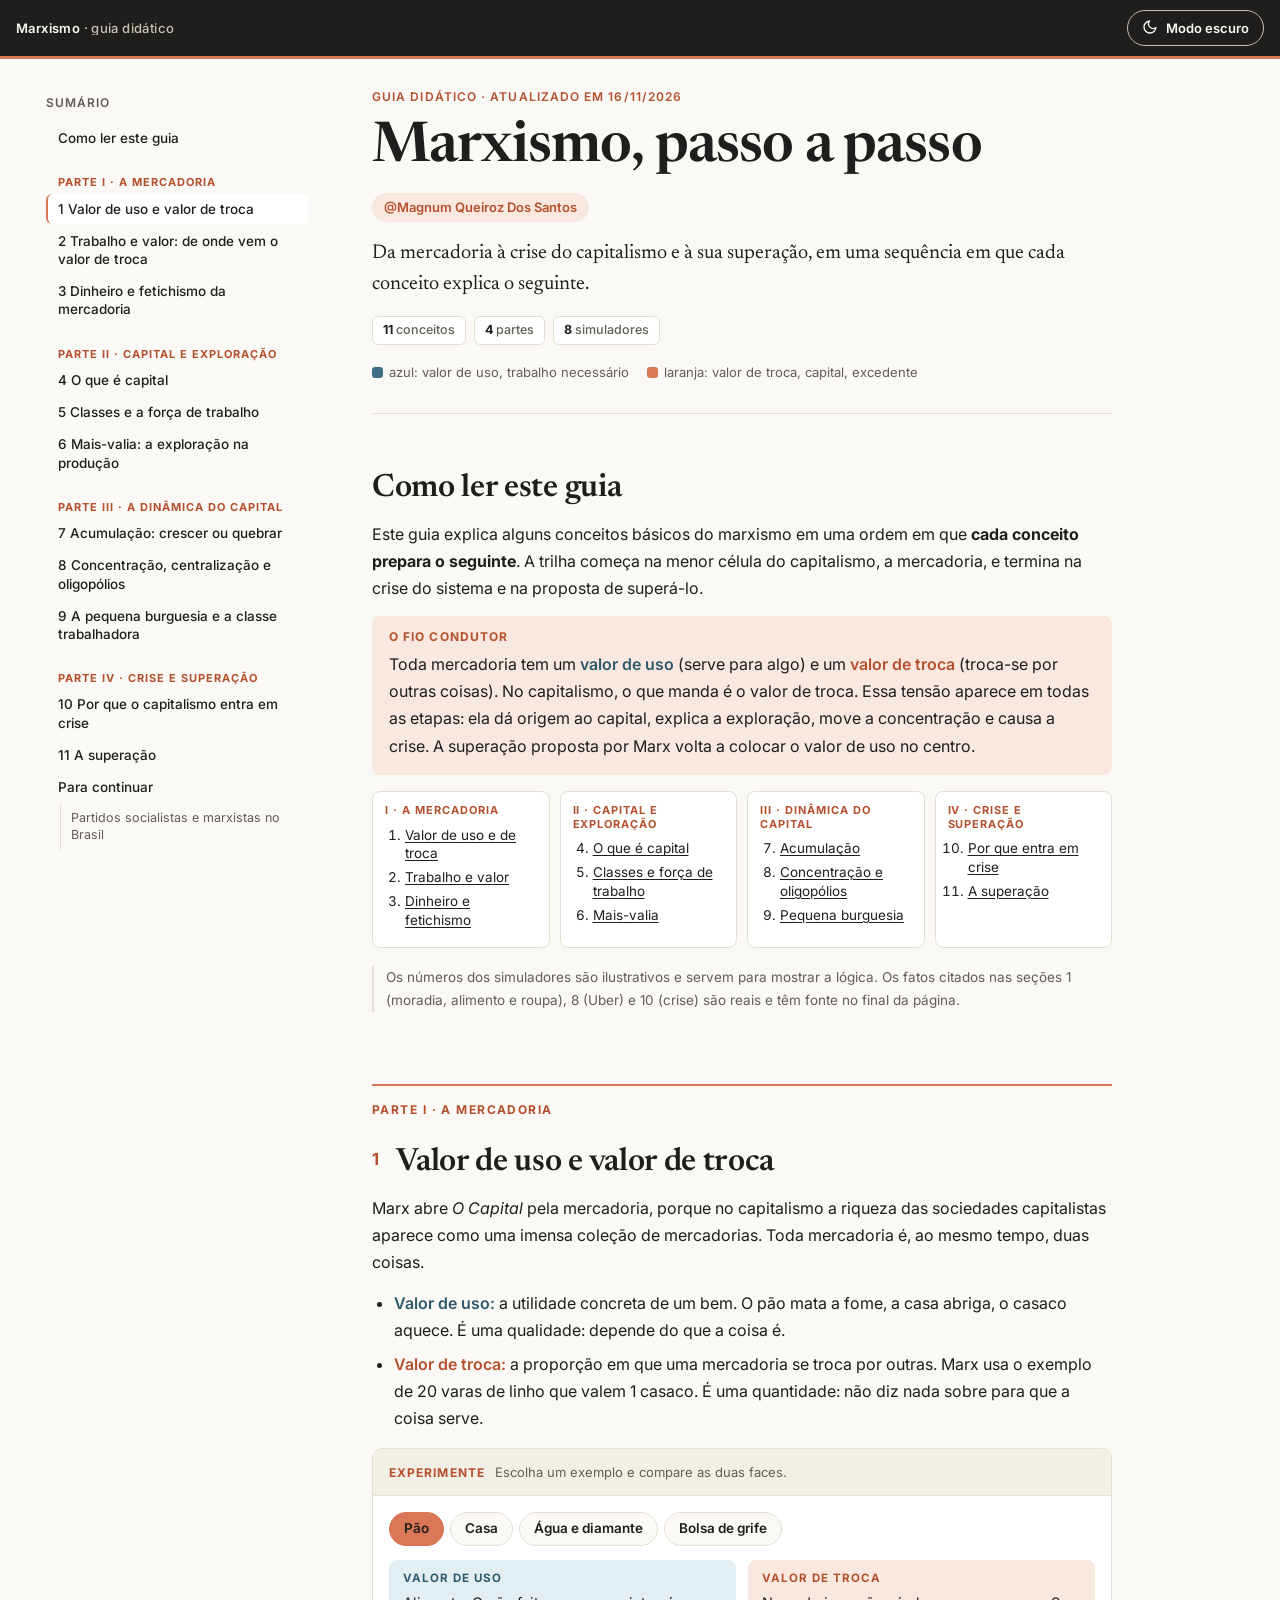
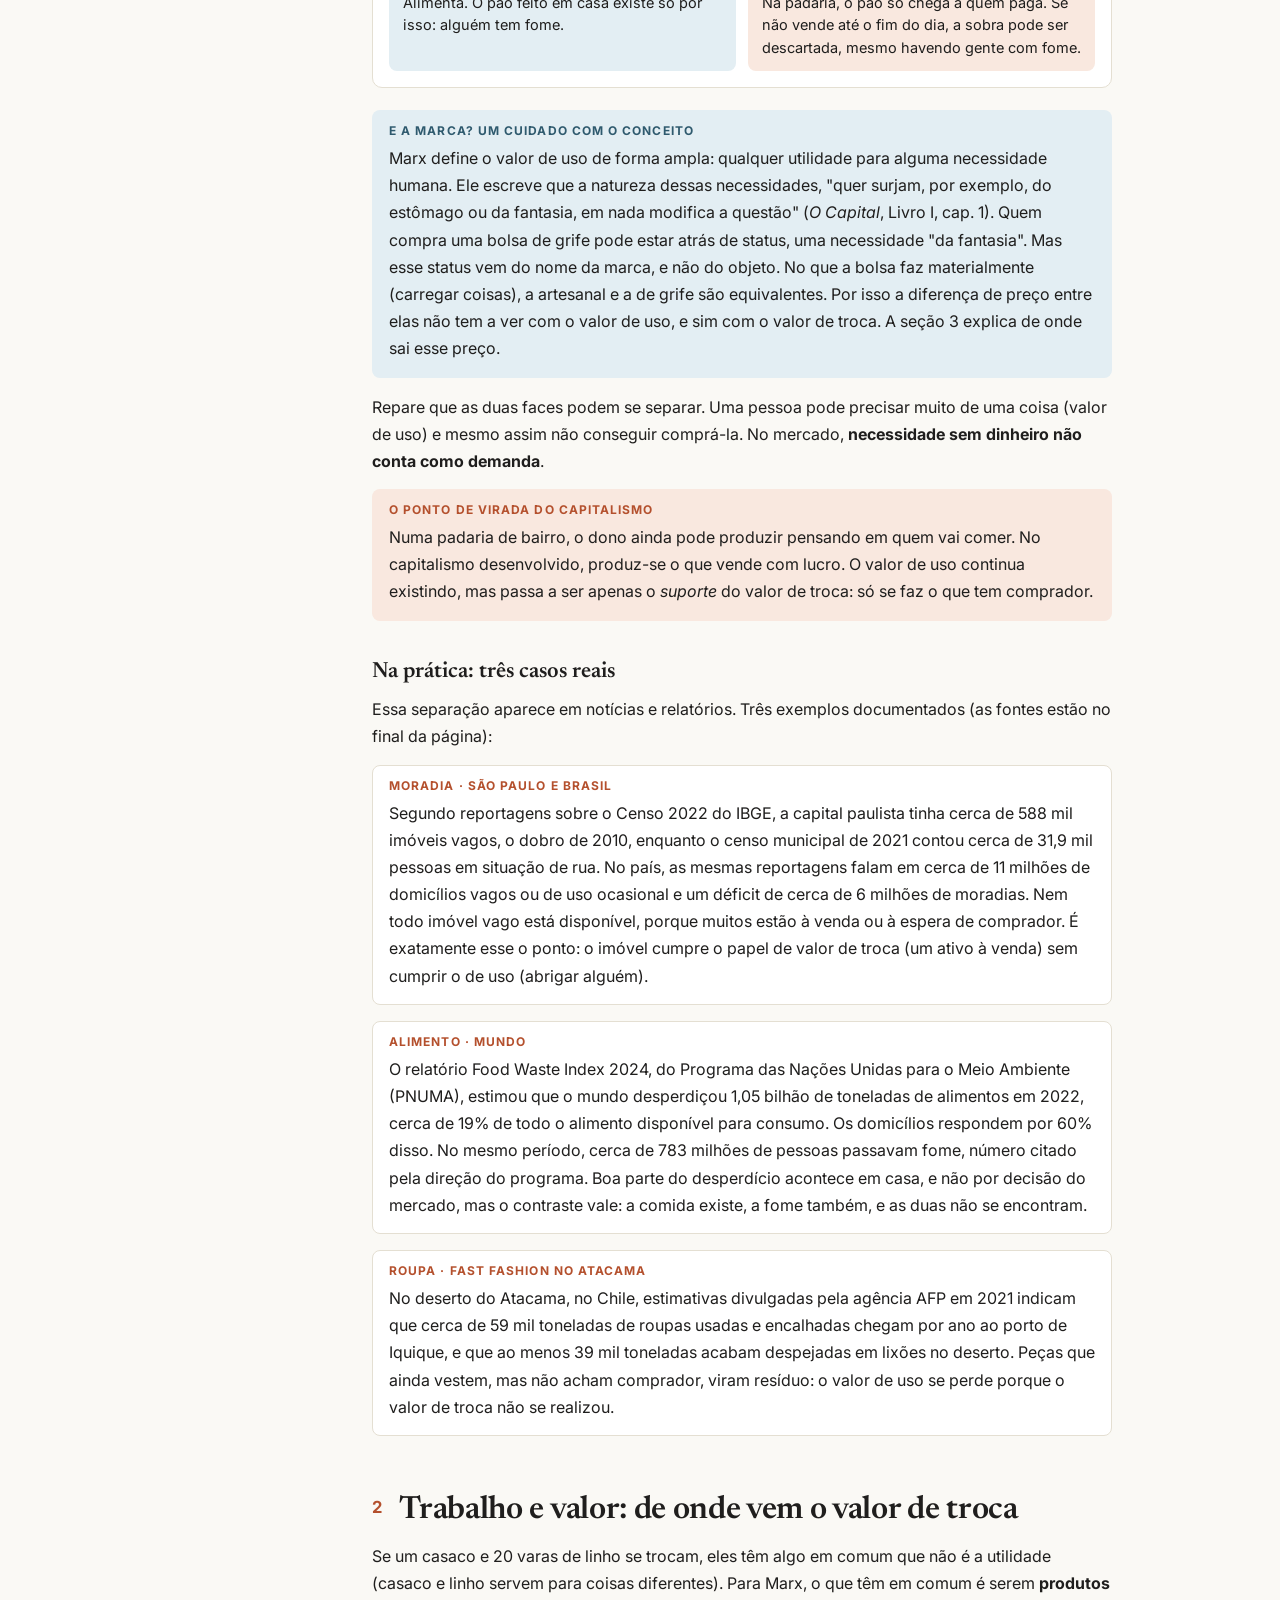
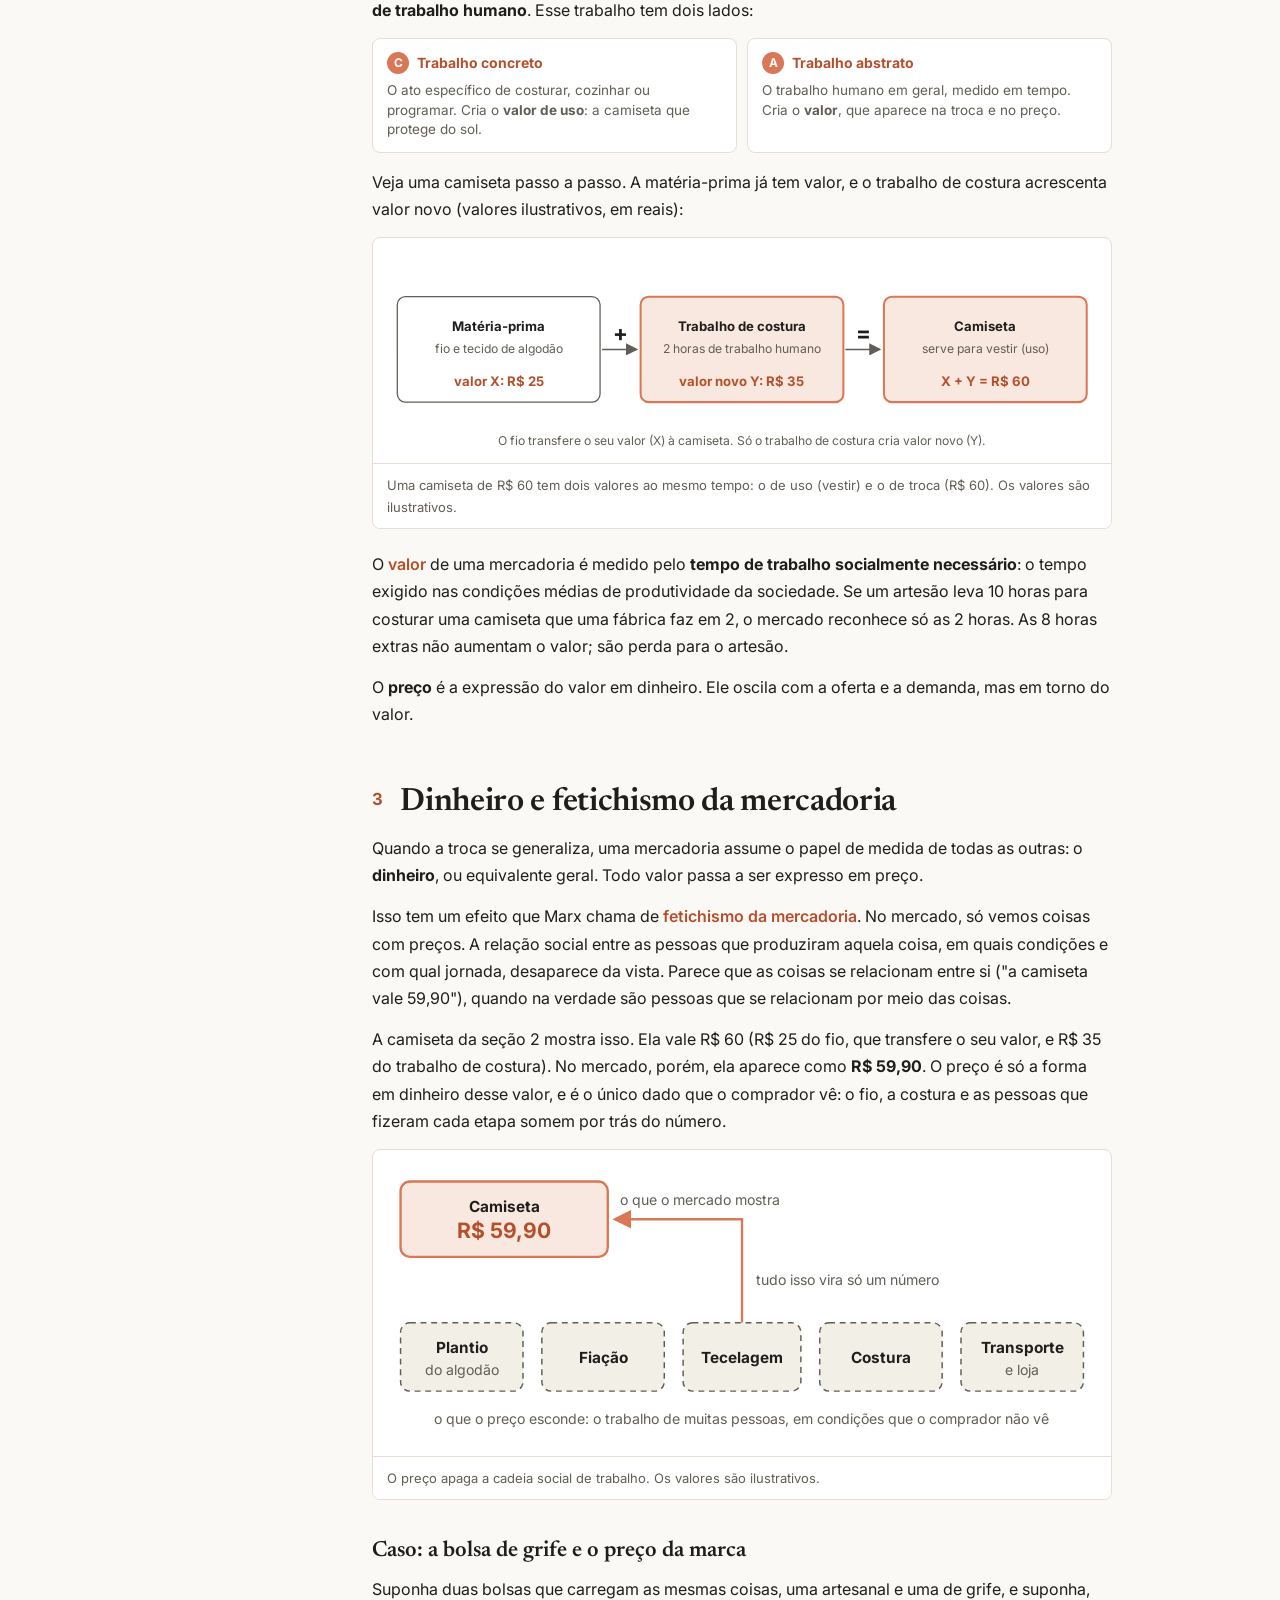
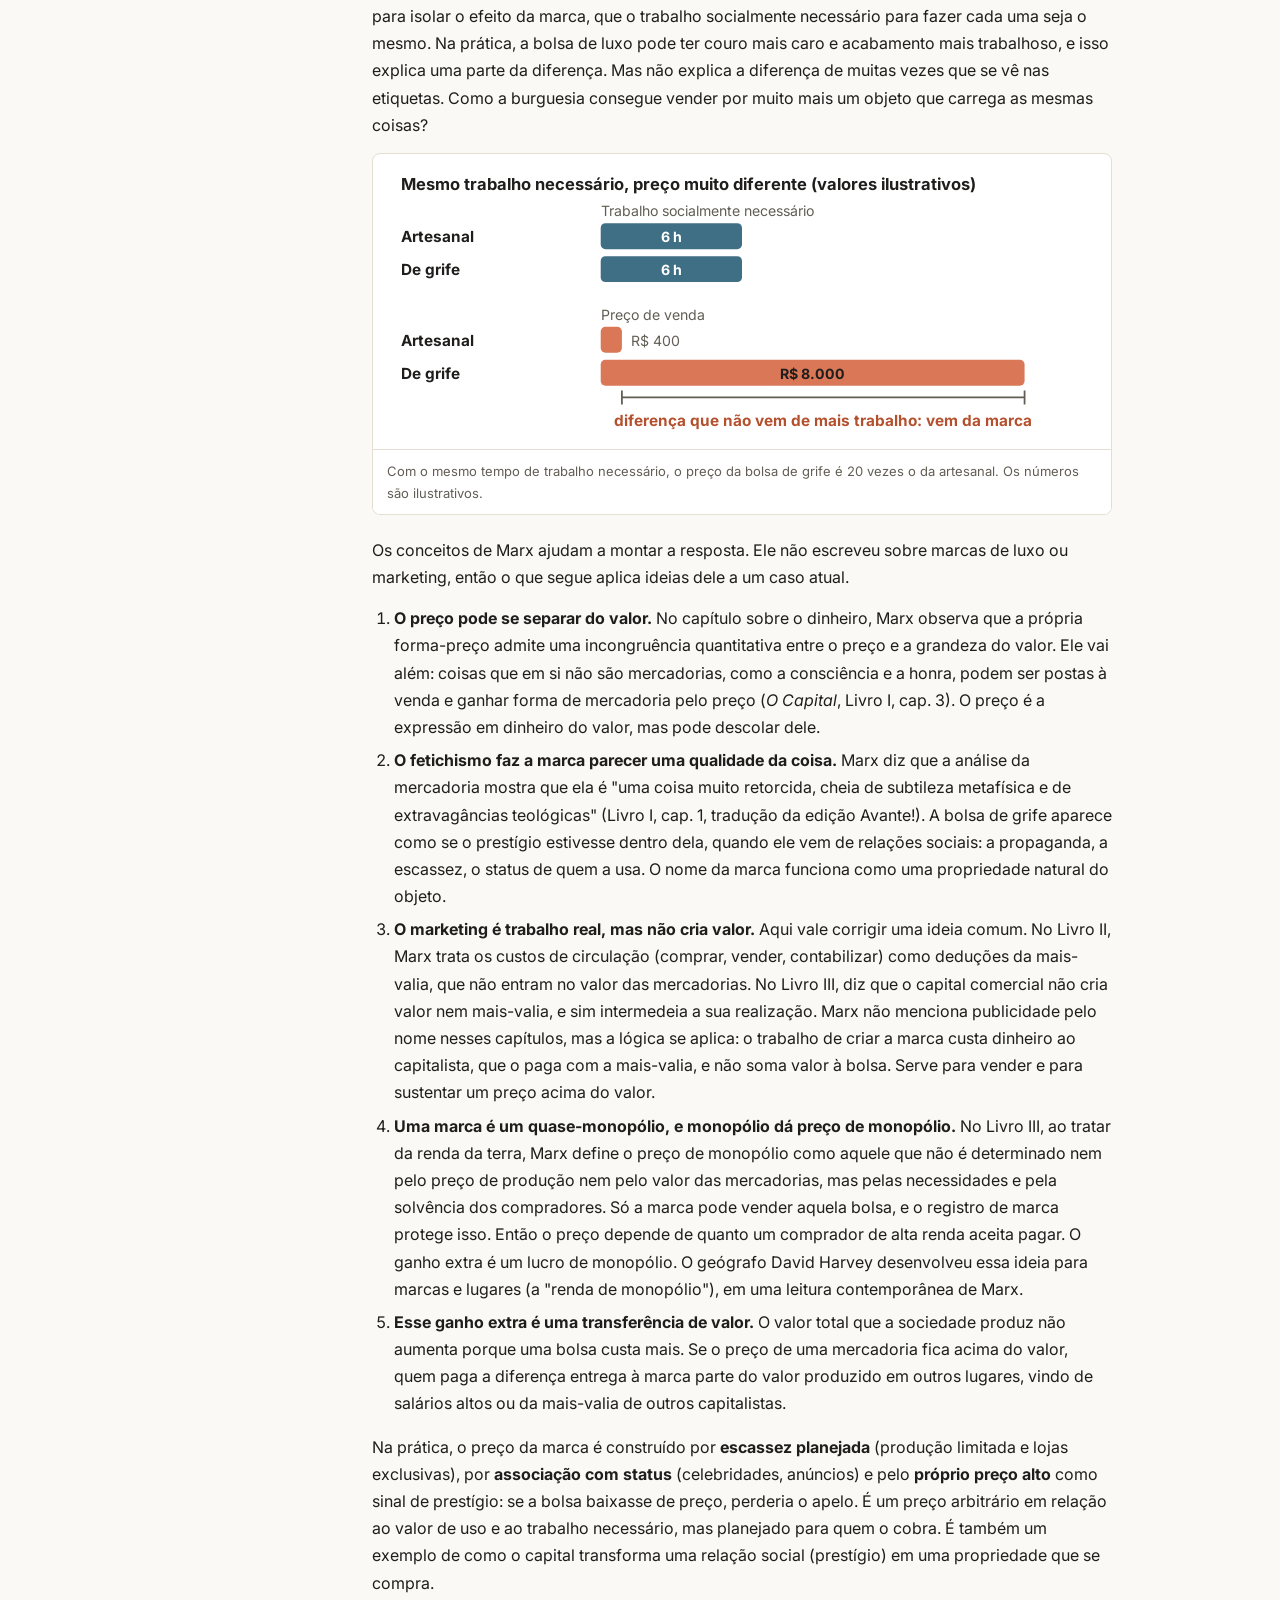
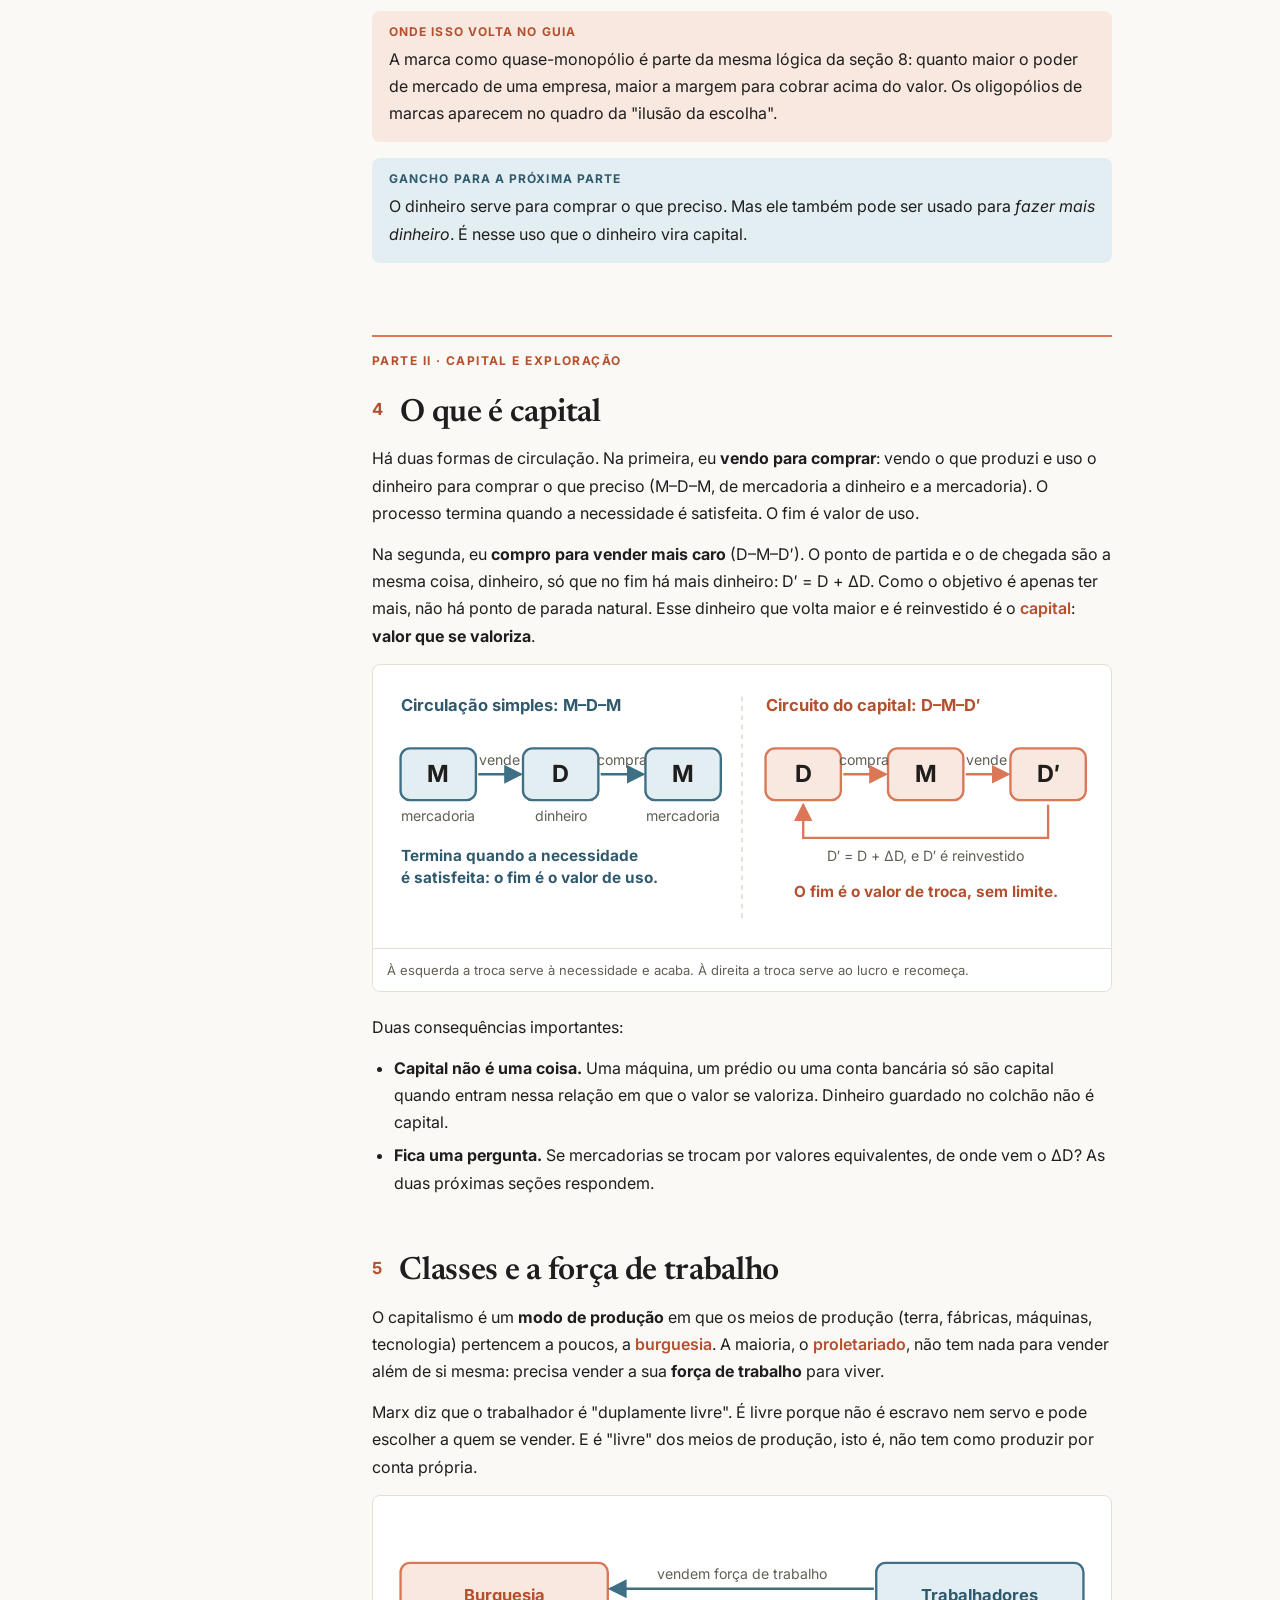
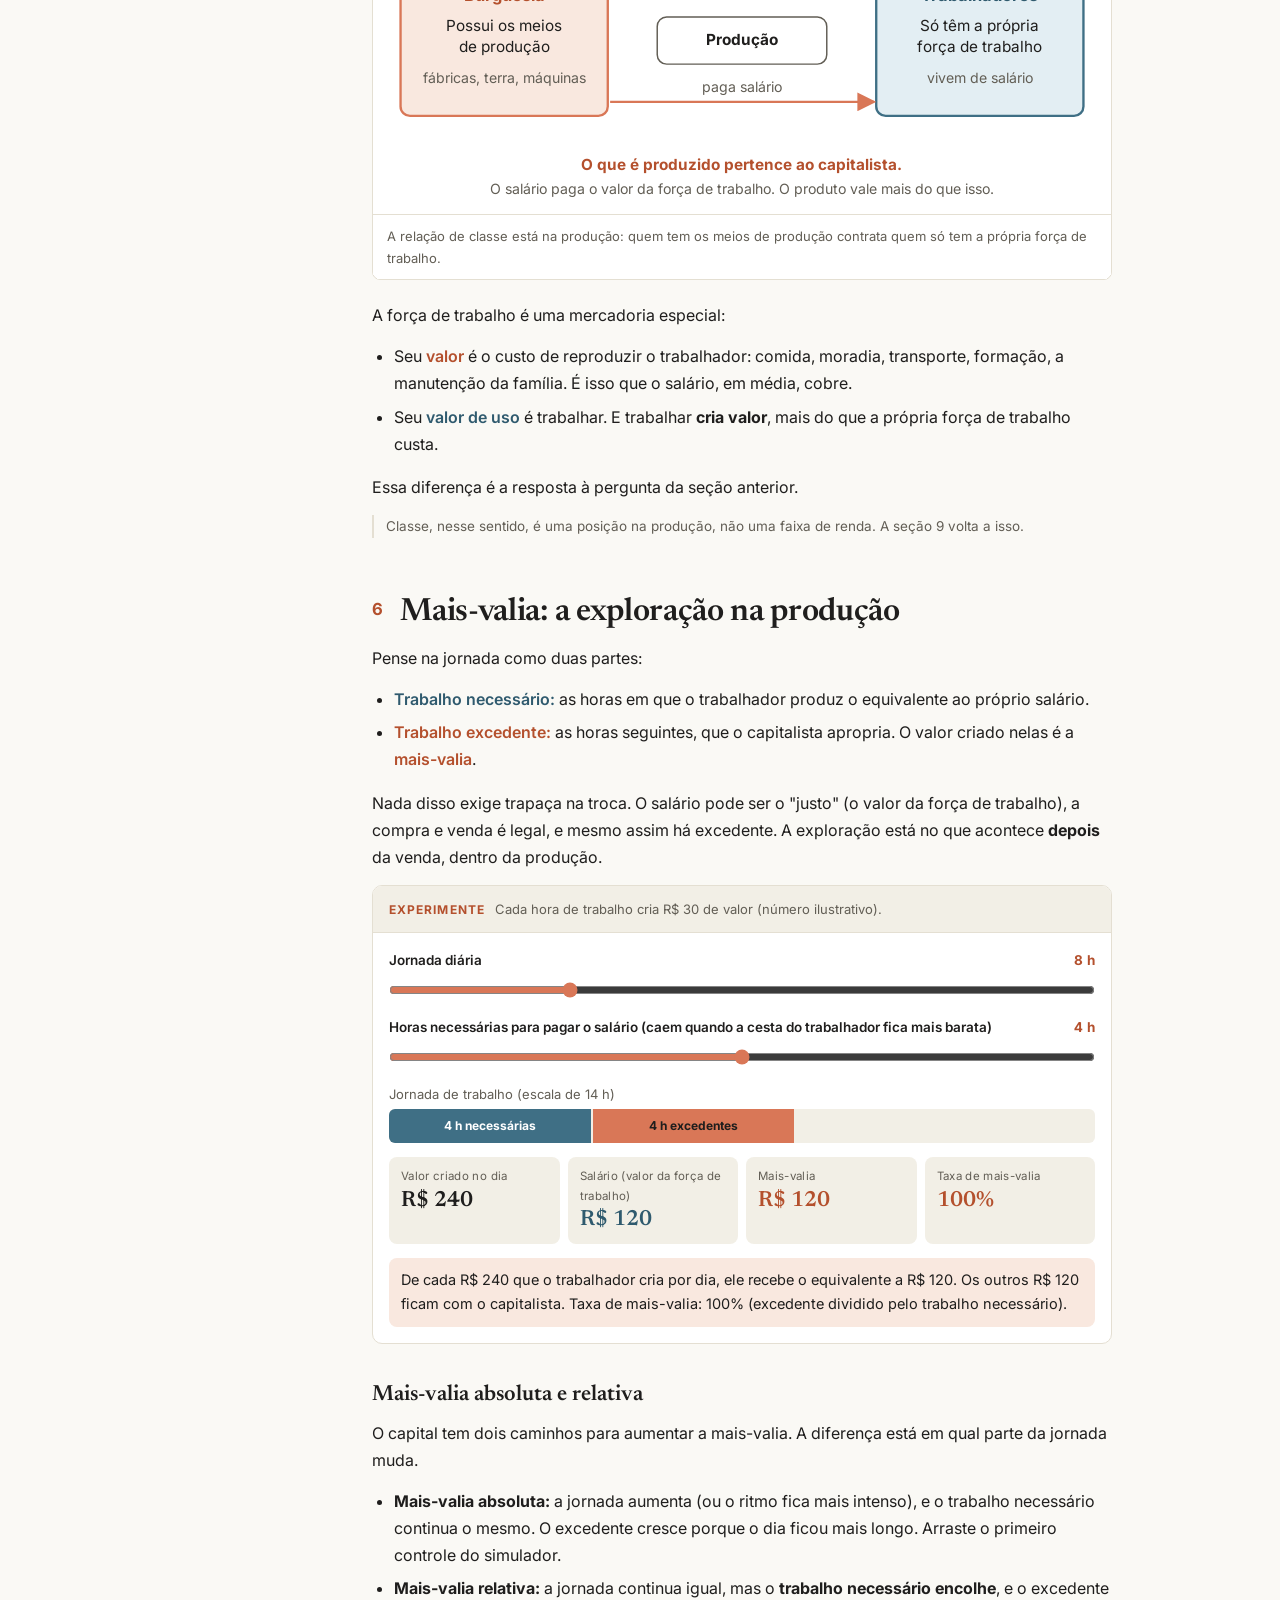
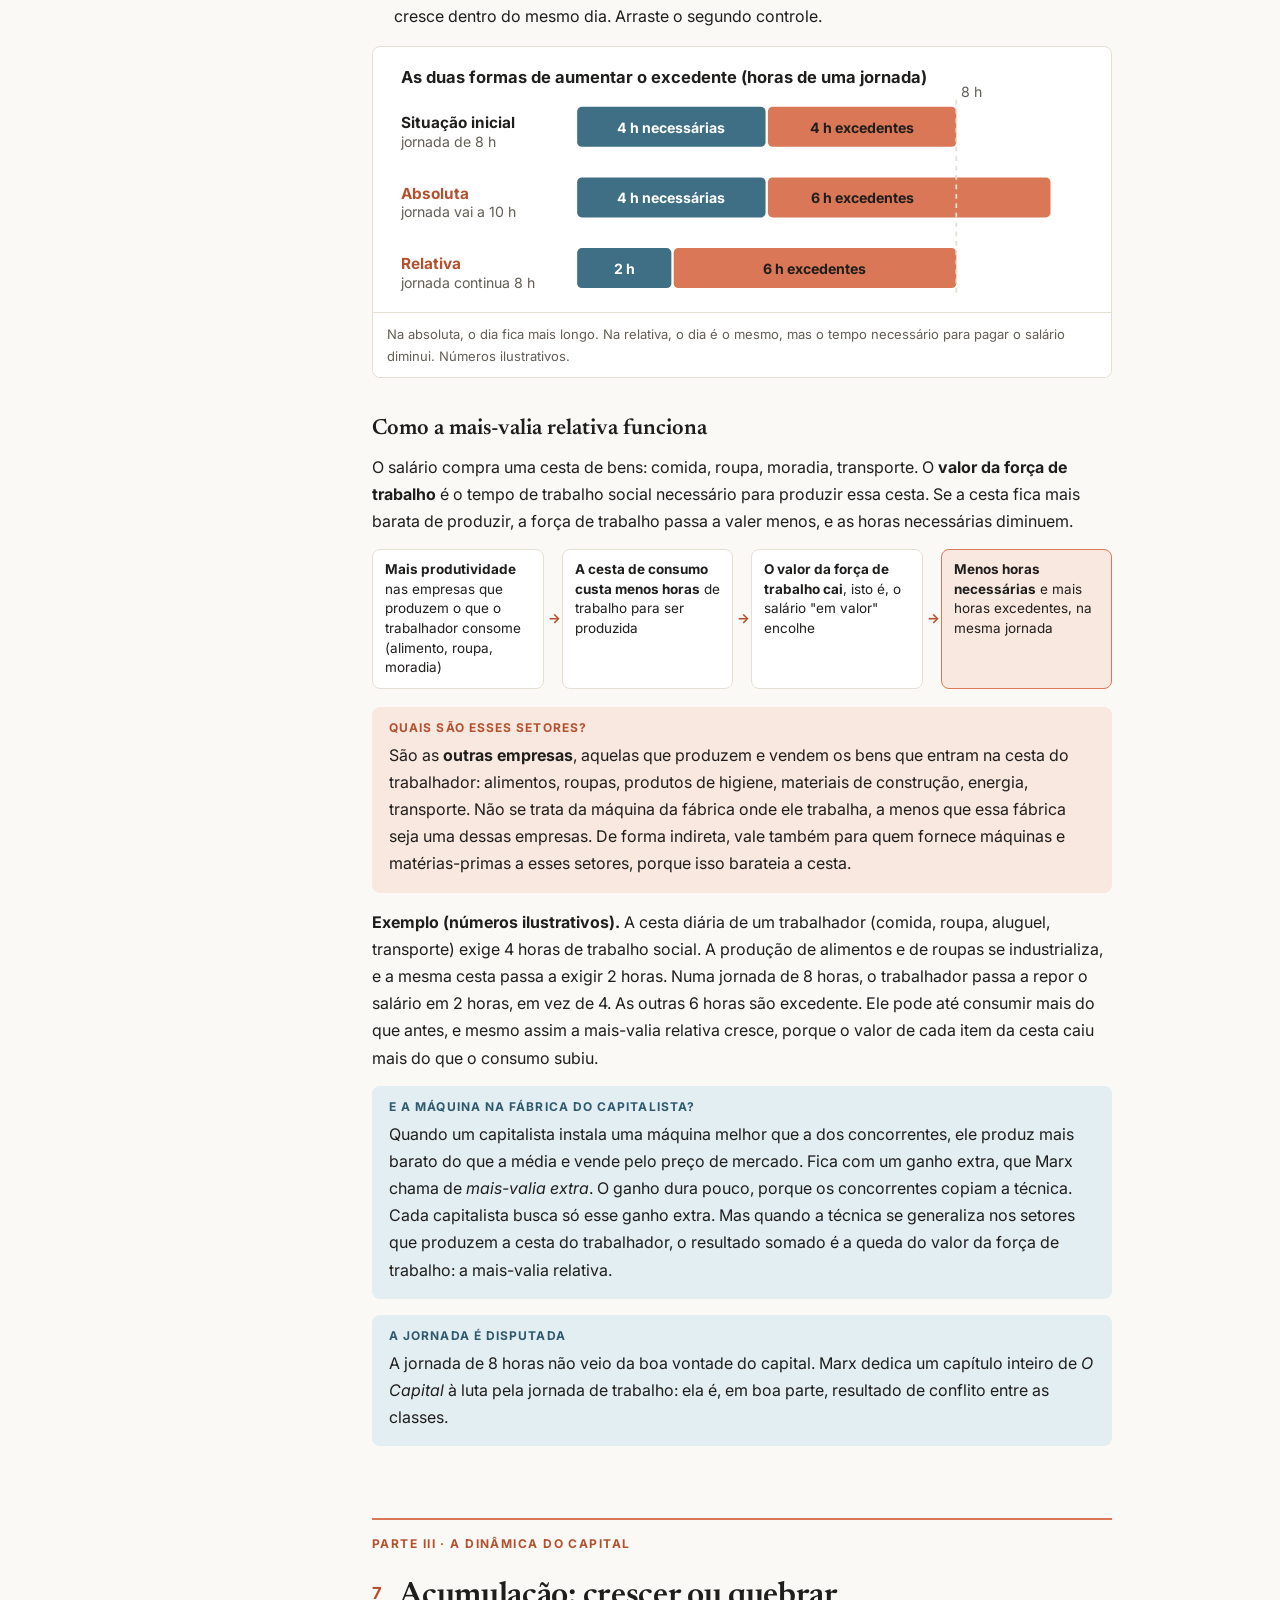
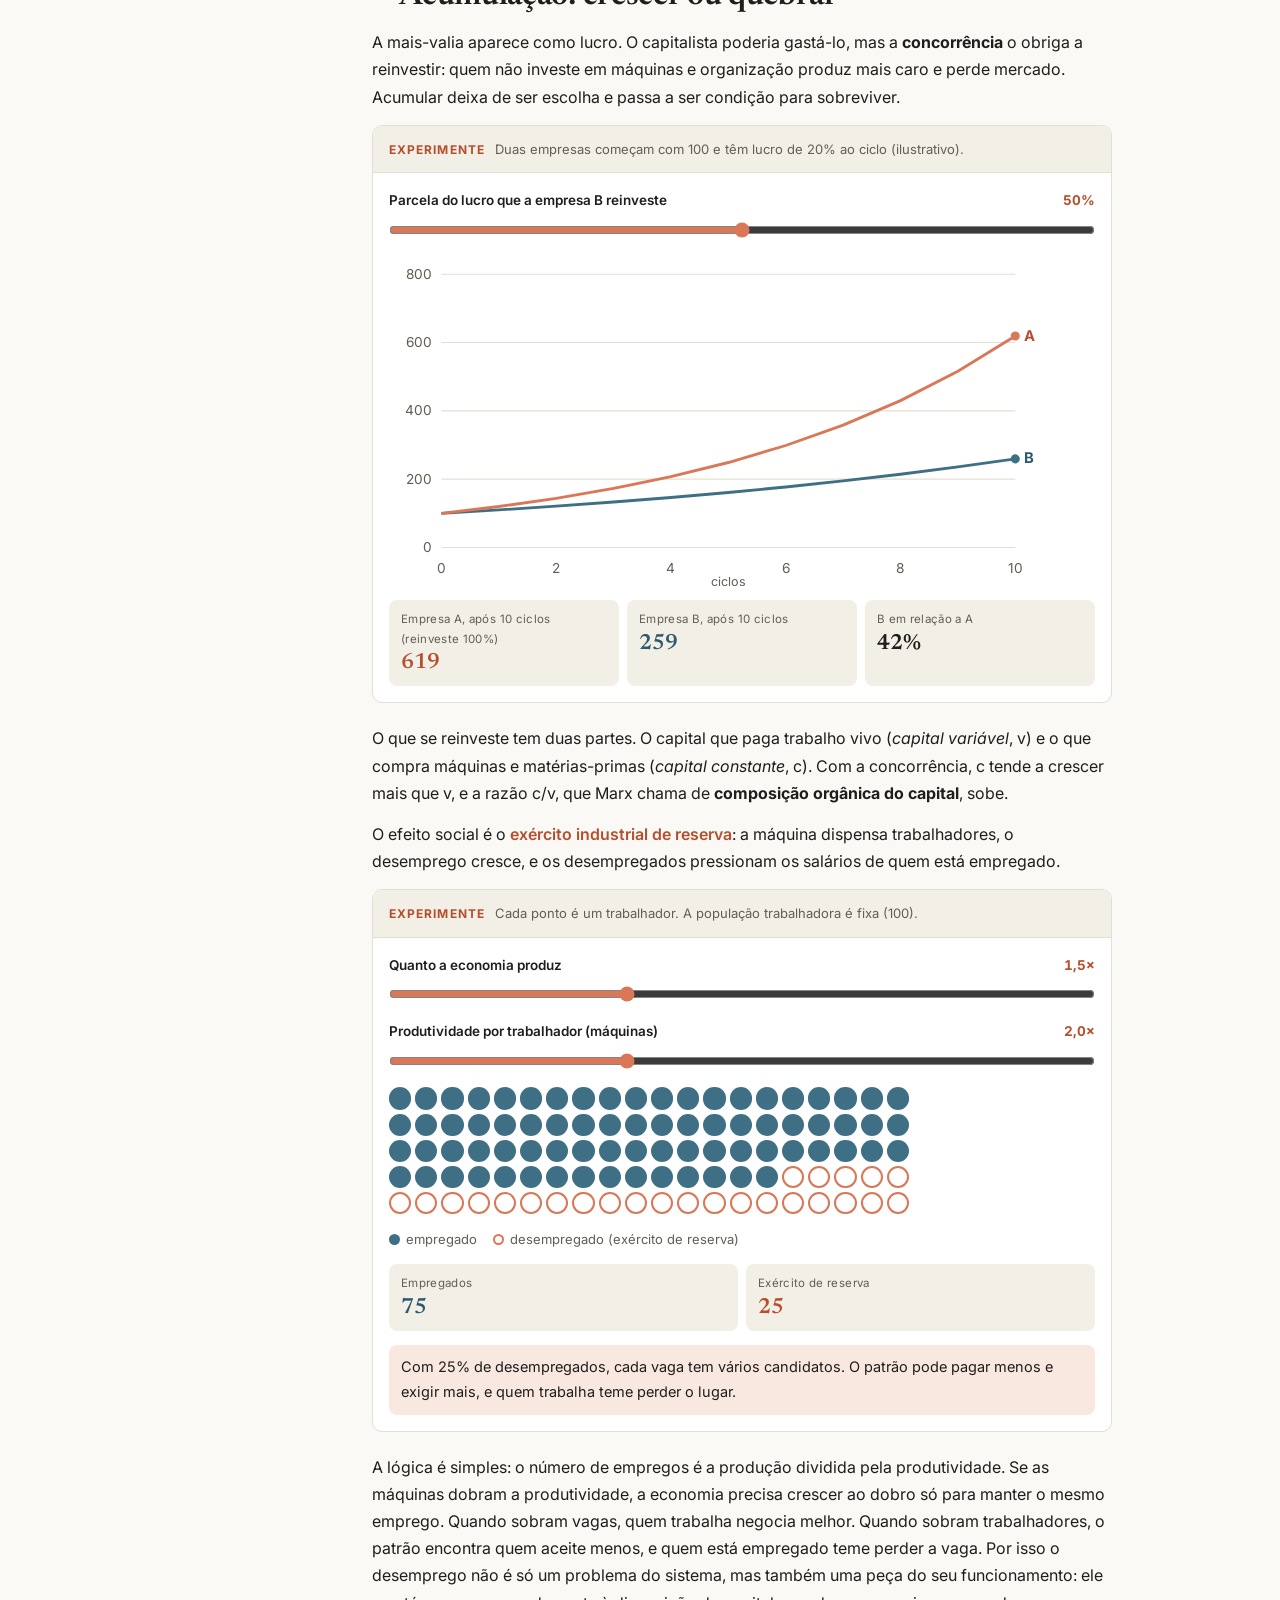
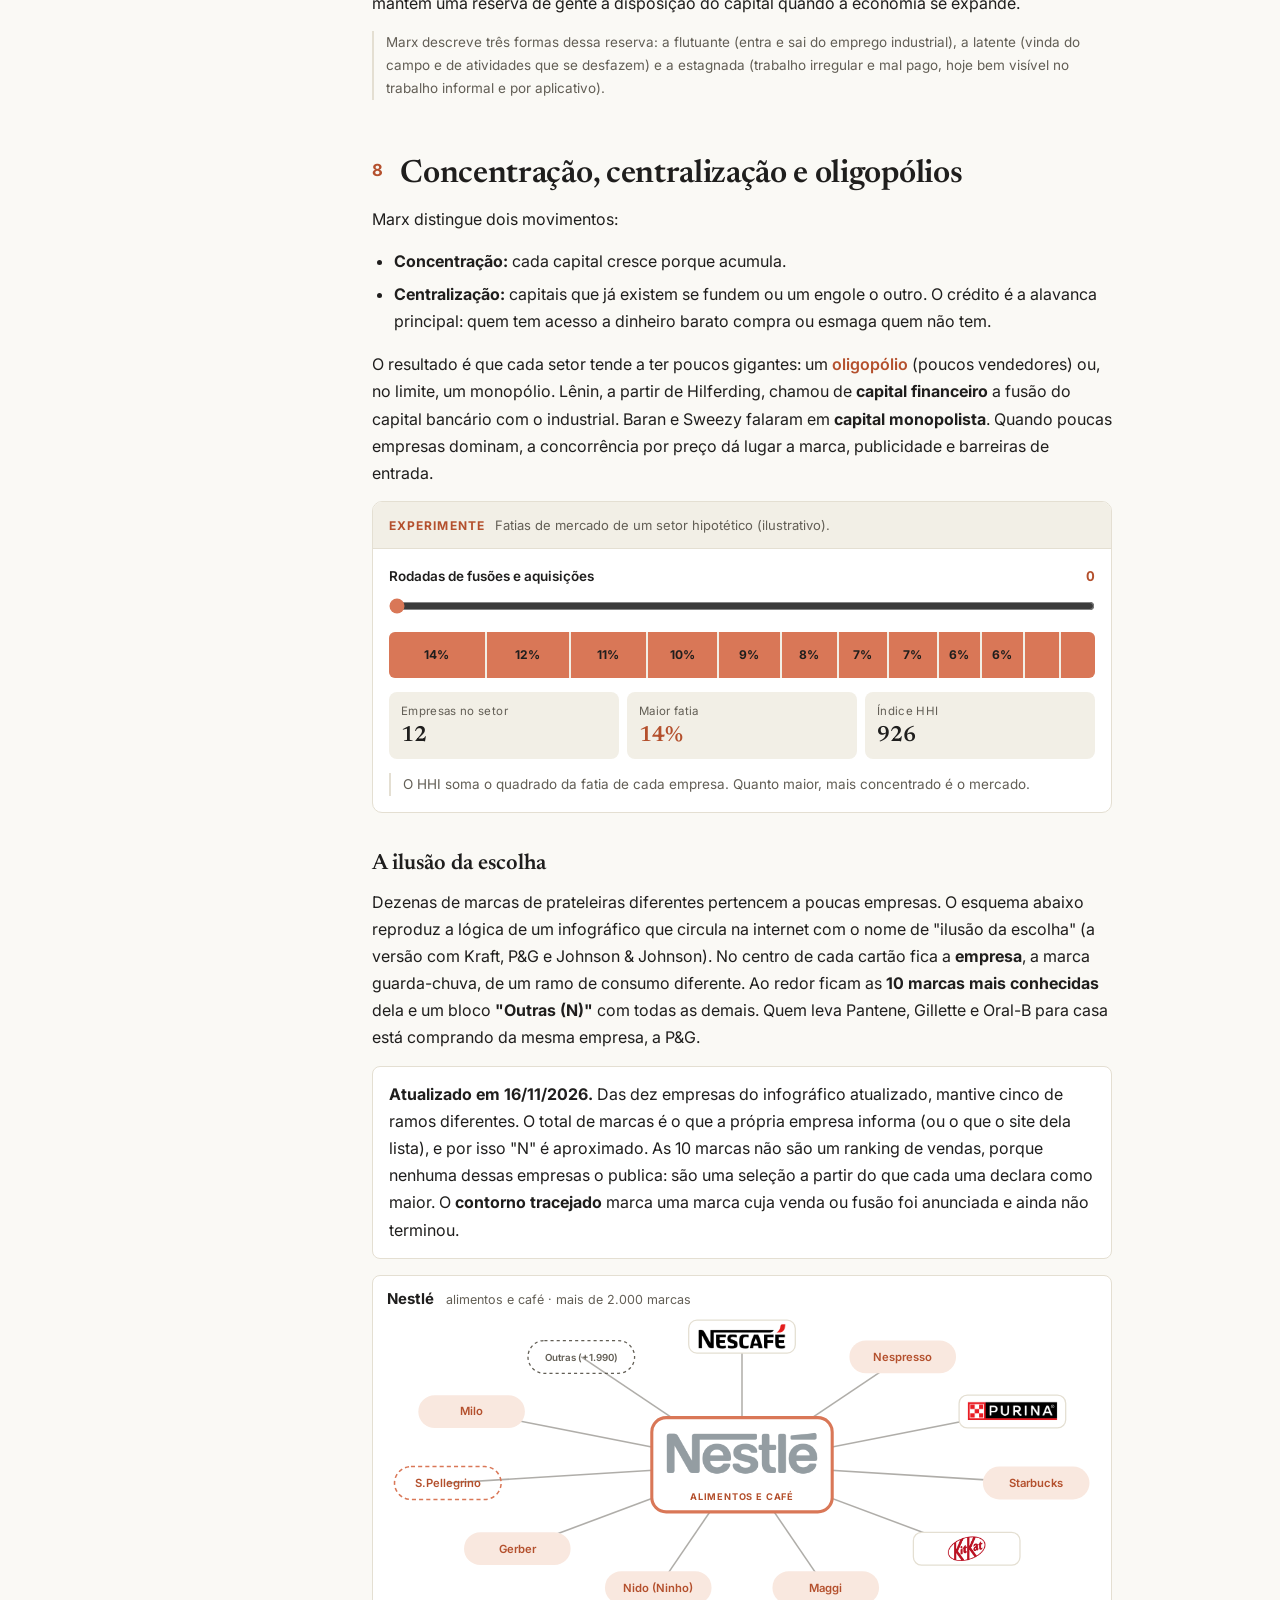
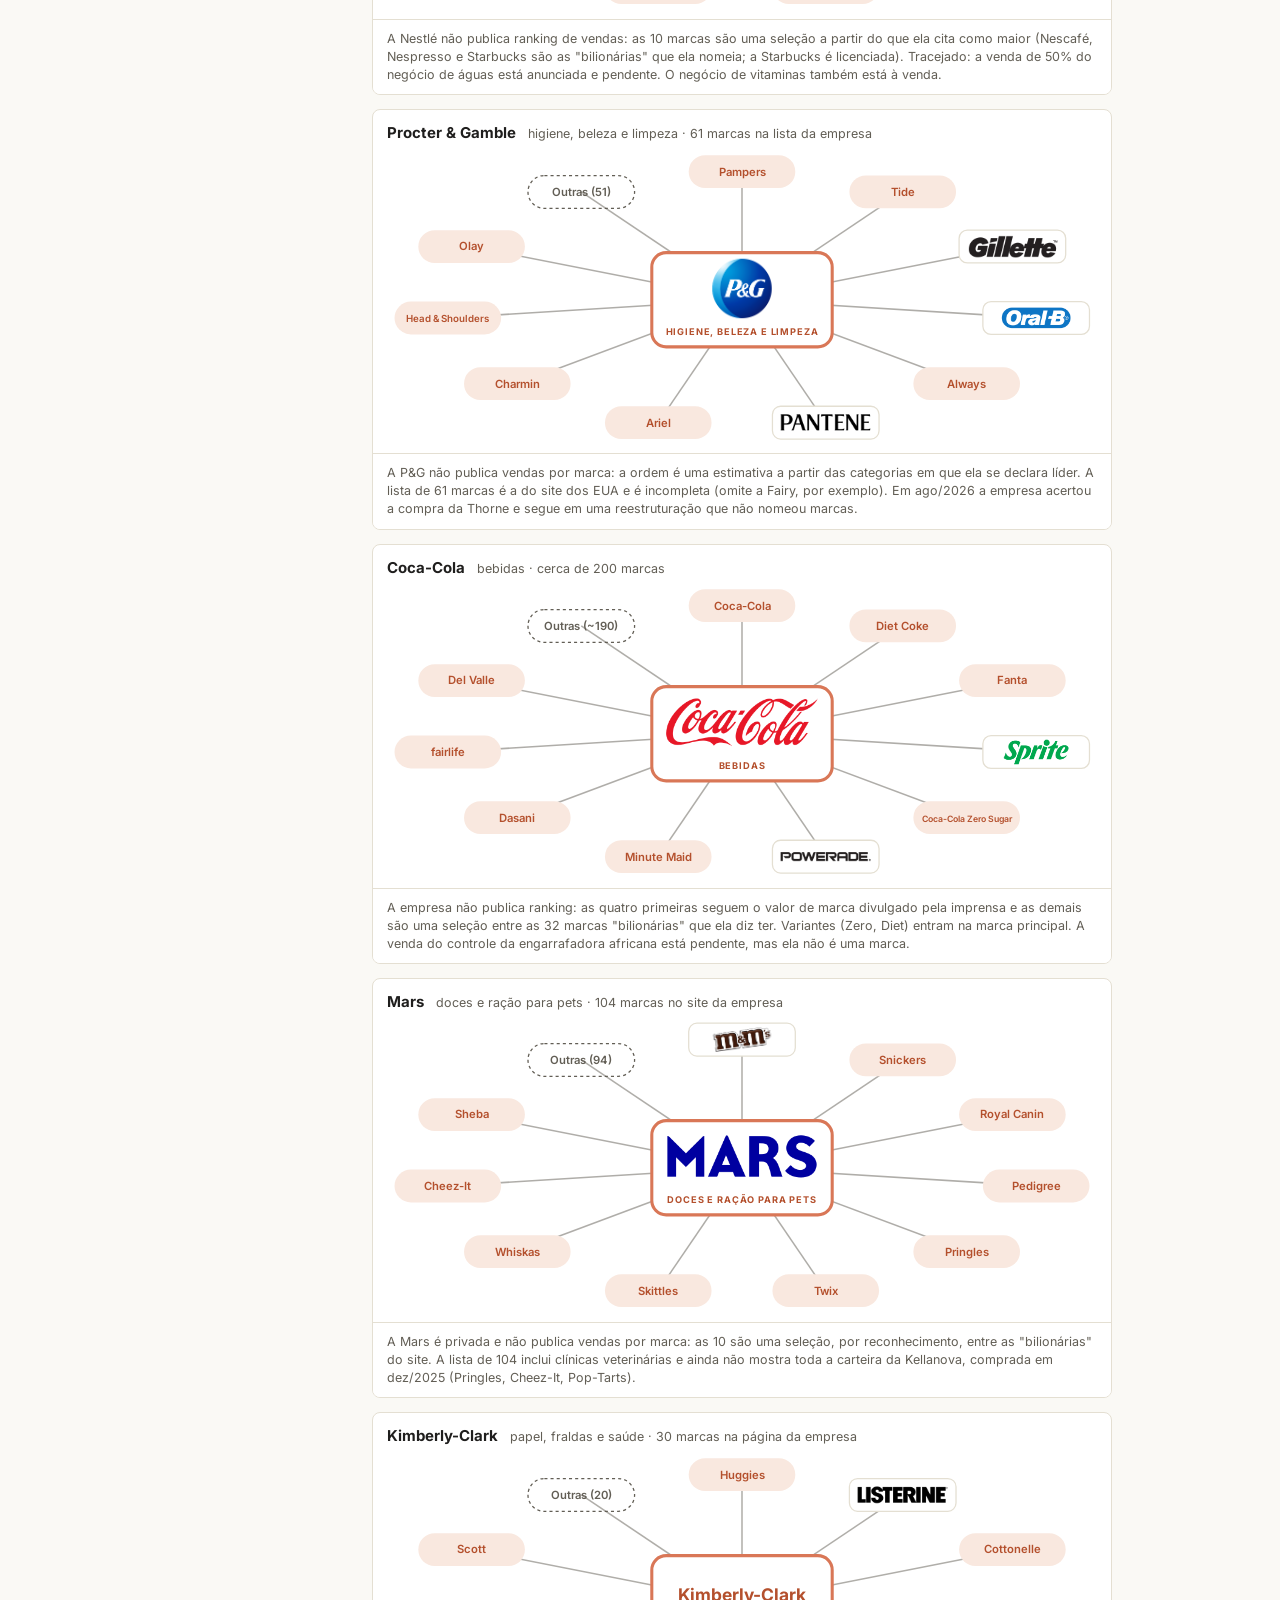
==== commit 75ac9bfb: "Trabalho e valor: sequência visual X + Y com a camiseta, trabalho concreto e abstrato; widget trocad" ====
--- a/index.html
+++ b/index.html
@@ -276,6 +276,7 @@
 .dcard li:last-child{margin-bottom:0}
 .dcard li b{display:block;font-size:13.5px}
 .dcard li span{display:block;font-size:12.5px;line-height:1.4;color:var(--muted)}
+.dcard p{margin:0;font-size:13.5px;line-height:1.45;color:var(--muted)}
 
 </style>
 </head>
@@ -338,27 +339,42 @@
 <div class="callout"><b class="t">Roupa · fast fashion no Atacama</b><p>No deserto do Atacama, no Chile, estimativas divulgadas pela agência AFP em 2021 indicam que cerca de 59 mil toneladas de roupas usadas e encalhadas chegam por ano ao porto de Iquique, e que ao menos 39 mil toneladas acabam despejadas em lixões no deserto. Peças que ainda vestem, mas não acham comprador, viram resíduo: o valor de uso se perde porque o valor de troca não se realizou.</p></div>
 
 <h2 id="trabalho-e-valor"><span class="n">2 </span>Trabalho e valor: de onde vem o valor de troca</h2>
-<p>Se um casaco e 20 varas de linho se trocam, eles têm algo em comum que não é a utilidade (casaco e linho servem para coisas diferentes). Para Marx, o que têm em comum é serem <b>produtos de trabalho humano</b>.</p>
-<ul>
-  <li><b>Trabalho concreto:</b> o ato específico de costurar, cozinhar ou programar. Cria valor de uso.</li>
-  <li><b>Trabalho abstrato:</b> o trabalho humano em geral, medido em tempo. Cria valor.</li>
-</ul>
-<p>O <span class="term">valor</span> de uma mercadoria é medido pelo <b>tempo de trabalho socialmente necessário</b> para produzi-la, isto é, o tempo exigido nas condições médias de produtividade da sociedade. Não importa quanto tempo uma pessoa específica demorou.</p>
+<p>Se um casaco e 20 varas de linho se trocam, eles têm algo em comum que não é a utilidade (casaco e linho servem para coisas diferentes). Para Marx, o que têm em comum é serem <b>produtos de trabalho humano</b>. Esse trabalho tem dois lados:</p>
+<div class="dgrid">
+  <div class="dcard"><b class="dt"><i>C</i>Trabalho concreto</b><p>O ato específico de costurar, cozinhar ou programar. Cria o <b>valor de uso</b>: a camiseta que protege do sol.</p></div>
+  <div class="dcard"><b class="dt"><i>A</i>Trabalho abstrato</b><p>O trabalho humano em geral, medido em tempo. Cria o <b>valor</b>, que aparece na troca e no preço.</p></div>
+</div>
+<p>Veja uma camiseta passo a passo. A matéria-prima já tem valor, e o trabalho de costura acrescenta valor novo (valores ilustrativos, em reais):</p>
+<figure class="diagram-fig">
+<svg viewBox="0 0 720 210" role="img" aria-label="Uma matéria-prima de valor X, somada ao trabalho de costura, que acrescenta valor Y, dá uma camiseta de valor X + Y.">
+  <defs><marker id="tr-a" viewBox="0 0 8 8" refX="7" refY="4" markerWidth="8" markerHeight="8" orient="auto"><path d="M0 0L8 4L0 8z" class="mk"/></marker></defs>
+  <rect class="bx" x="20" y="50" width="200" height="104" rx="8"/>
+  <text x="120" y="84" text-anchor="middle" class="b">Matéria-prima</text>
+  <text x="120" y="106" text-anchor="middle" class="m">fio e tecido de algodão</text>
+  <text x="120" y="138" text-anchor="middle" class="hot b">valor X: R$ 25</text>
+  <line class="ln" x1="222" y1="102" x2="256" y2="102" marker-end="url(#tr-a)"/>
+  <text x="240" y="94" text-anchor="middle" class="b" style="font-size:22px">+</text>
+  <rect class="bx-hot" x="260" y="50" width="200" height="104" rx="8"/>
+  <text x="360" y="84" text-anchor="middle" class="b">Trabalho de costura</text>
+  <text x="360" y="106" text-anchor="middle" class="m">2 horas de trabalho humano</text>
+  <text x="360" y="138" text-anchor="middle" class="hot b">valor novo Y: R$ 35</text>
+  <line class="ln" x1="462" y1="102" x2="496" y2="102" marker-end="url(#tr-a)"/>
+  <text x="480" y="94" text-anchor="middle" class="b" style="font-size:22px">=</text>
+  <rect class="bx-hot" x="500" y="50" width="200" height="104" rx="8"/>
+  <text x="600" y="84" text-anchor="middle" class="b">Camiseta</text>
+  <text x="600" y="106" text-anchor="middle" class="m">serve para vestir (uso)</text>
+  <text x="600" y="138" text-anchor="middle" class="hot b">X + Y = R$ 60</text>
+  <text x="360" y="196" text-anchor="middle" class="m">O fio transfere o seu valor (X) à camiseta. Só o trabalho de costura cria valor novo (Y).</text>
+</svg>
+<figcaption>Uma camiseta de R$ 60 tem dois valores ao mesmo tempo: o de uso (vestir) e o de troca (R$ 60). Os valores são ilustrativos.</figcaption>
+</figure>
+<p>O <span class="term">valor</span> de uma mercadoria é medido pelo <b>tempo de trabalho socialmente necessário</b>: o tempo exigido nas condições médias de produtividade da sociedade. Se um artesão leva 10 horas para costurar uma camiseta que uma fábrica faz em 2, o mercado reconhece só as 2 horas. As 8 horas extras não aumentam o valor; são perda para o artesão.</p>
 <p>O <b>preço</b> é a expressão do valor em dinheiro. Ele oscila com a oferta e a demanda, mas em torno do valor.</p>
-
-<div class="widget" id="w-trab">
-  <header><b>Experimente</b><span>Uma fábrica faz uma camiseta em 2 horas. Quanto tempo o artesão leva?</span></header>
-  <div class="body">
-    <div class="ctl"><label for="wt-h">Tempo do artesão por camiseta <output id="wt-o">10 h</output></label><input id="wt-h" type="range" min="2" max="12" step="1" value="10"></div>
-    <div><div class="row-l"><span>Trabalho que o artesão gastou</span><span id="wt-a"></span></div><div class="bar"><div class="s-gray" id="wt-ba"></div></div></div>
-    <div><div class="row-l"><span>Trabalho que o mercado reconhece (média social: 2 h)</span><span>2 h</span></div><div class="bar"><div class="s-brand" id="wt-bb" style="width:16.7%"></div></div></div>
-    <p class="verdict" id="wt-v"></p>
-  </div>
-</div>
 
 <h2 id="dinheiro-e-fetichismo"><span class="n">3 </span>Dinheiro e fetichismo da mercadoria</h2>
 <p>Quando a troca se generaliza, uma mercadoria assume o papel de medida de todas as outras: o <b>dinheiro</b>, ou equivalente geral. Todo valor passa a ser expresso em preço.</p>
 <p>Isso tem um efeito que Marx chama de <span class="term">fetichismo da mercadoria</span>. No mercado, só vemos coisas com preços. A relação social entre as pessoas que produziram aquela coisa, em quais condições e com qual jornada, desaparece da vista. Parece que as coisas se relacionam entre si ("a camiseta vale 59,90"), quando na verdade são pessoas que se relacionam por meio das coisas.</p>
+<p>A camiseta da seção 2 mostra isso. Ela vale R$ 60 (R$ 25 do fio, que transfere o seu valor, e R$ 35 do trabalho de costura). No mercado, porém, ela aparece como <b>R$ 59,90</b>. O preço é só a forma em dinheiro desse valor, e é o único dado que o comprador vê: o fio, a costura e as pessoas que fizeram cada etapa somem por trás do número.</p>
 
 <figure class="diagram-fig">
 <svg viewBox="0 0 620 250" role="img" aria-label="O preço de uma camiseta é só um número; por trás dele há uma cadeia de trabalho de várias pessoas que o comprador não vê.">
@@ -990,19 +1006,6 @@
   [].forEach.call(wu.querySelectorAll('button'),function(b){b.addEventListener('click',function(){showEx(b.getAttribute('data-k'))})});
   showEx('pao');
 
-  /* 2. trabalho socialmente necessário */
-  var wh=$('wt-h');
-  function trab(){
-    var h=+wh.value, pct=Math.round(200/h);
-    $('wt-o').textContent=h+' h'; $('wt-a').textContent=h+' h';
-    $('wt-ba').style.width=(h/12*100)+'%';
-    $('wt-ba').textContent=h+' h';
-    $('wt-bb').textContent='2 h';
-    $('wt-v').textContent=h===2
-      ? 'O tempo do artesão coincide com a média social: cada hora de trabalho dele vale integralmente.'
-      : 'O artesão gastou '+h+' horas, mas o mercado só reconhece 2. Cada hora dele vale '+pct+'% de uma hora média. Se cobrasse pelas '+h+' horas, a camiseta custaria '+pt(h/2,h%2?1:0)+' vezes a da fábrica, e ninguém compraria.';
-  }
-  wh.addEventListener('input',trab); trab();
 
   /* 6. mais-valia */
   var wj=$('wm-j'), wn=$('wm-n'), HV=30;
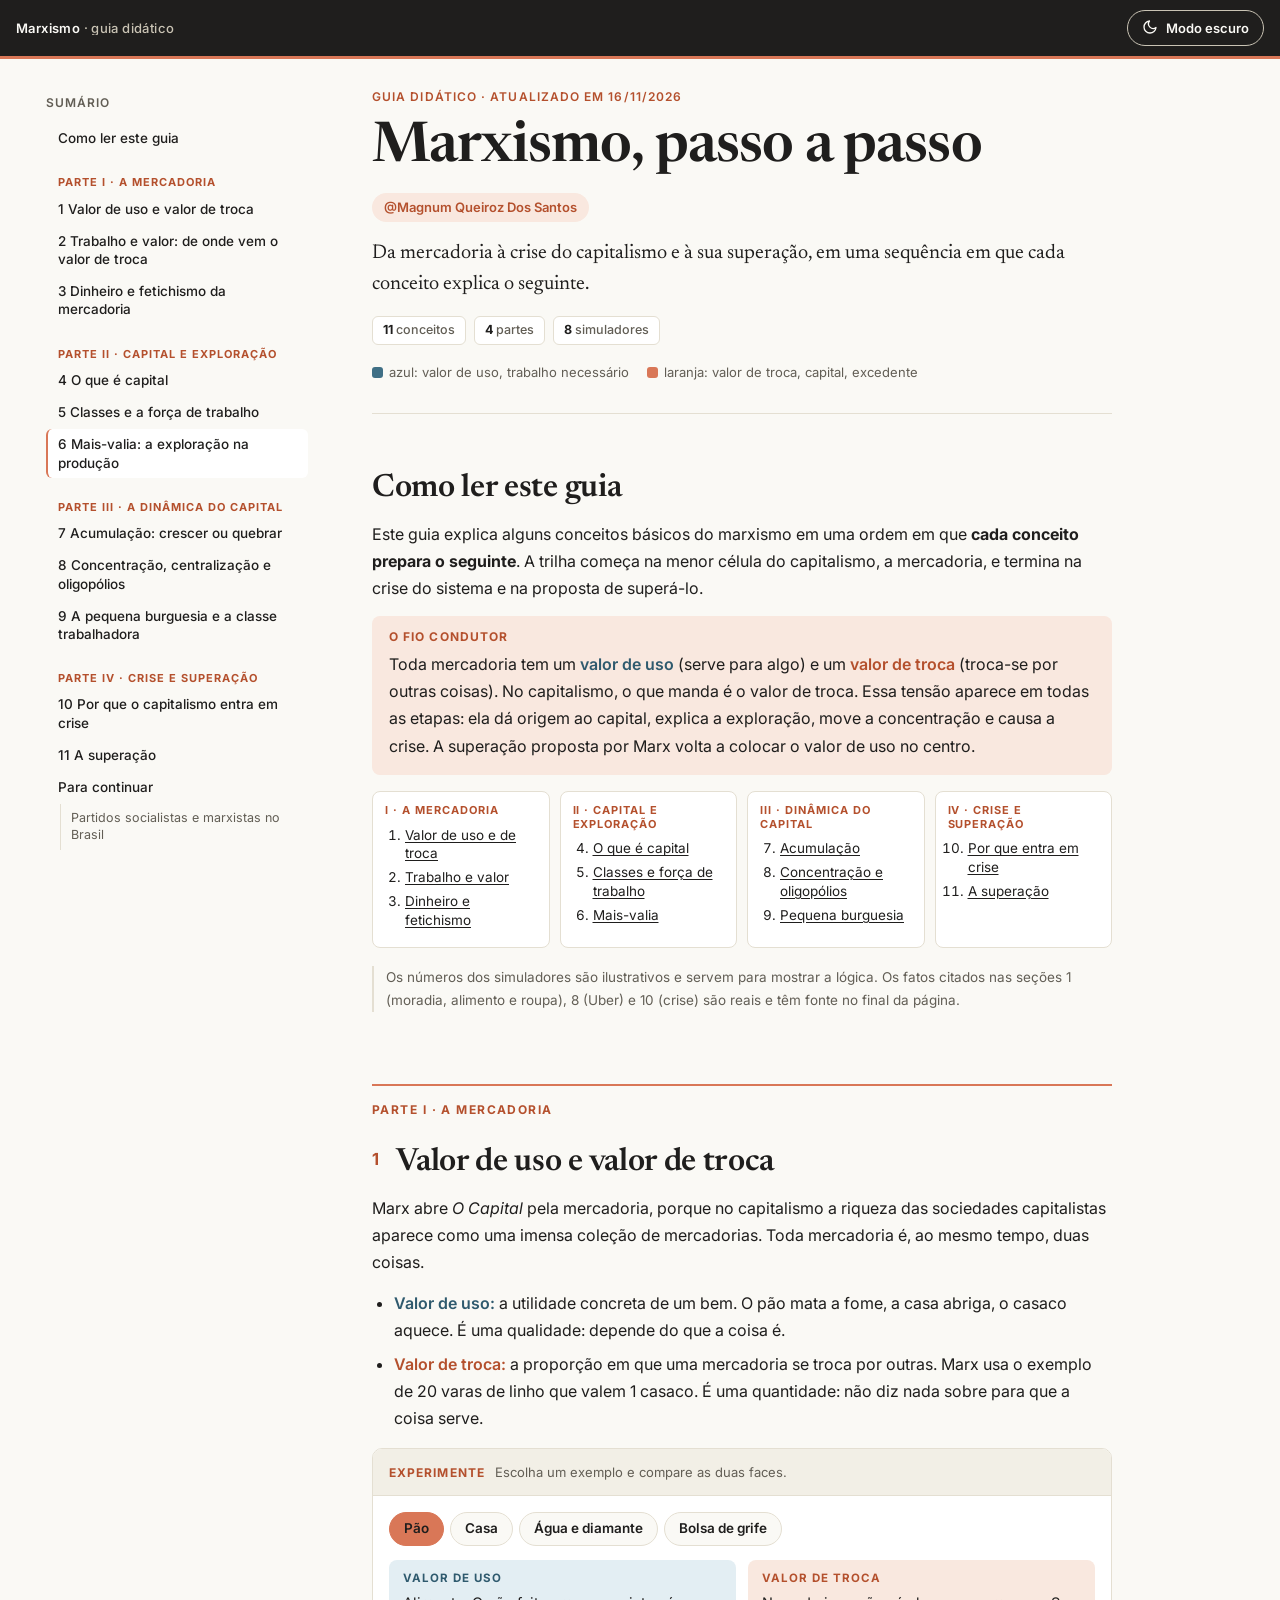
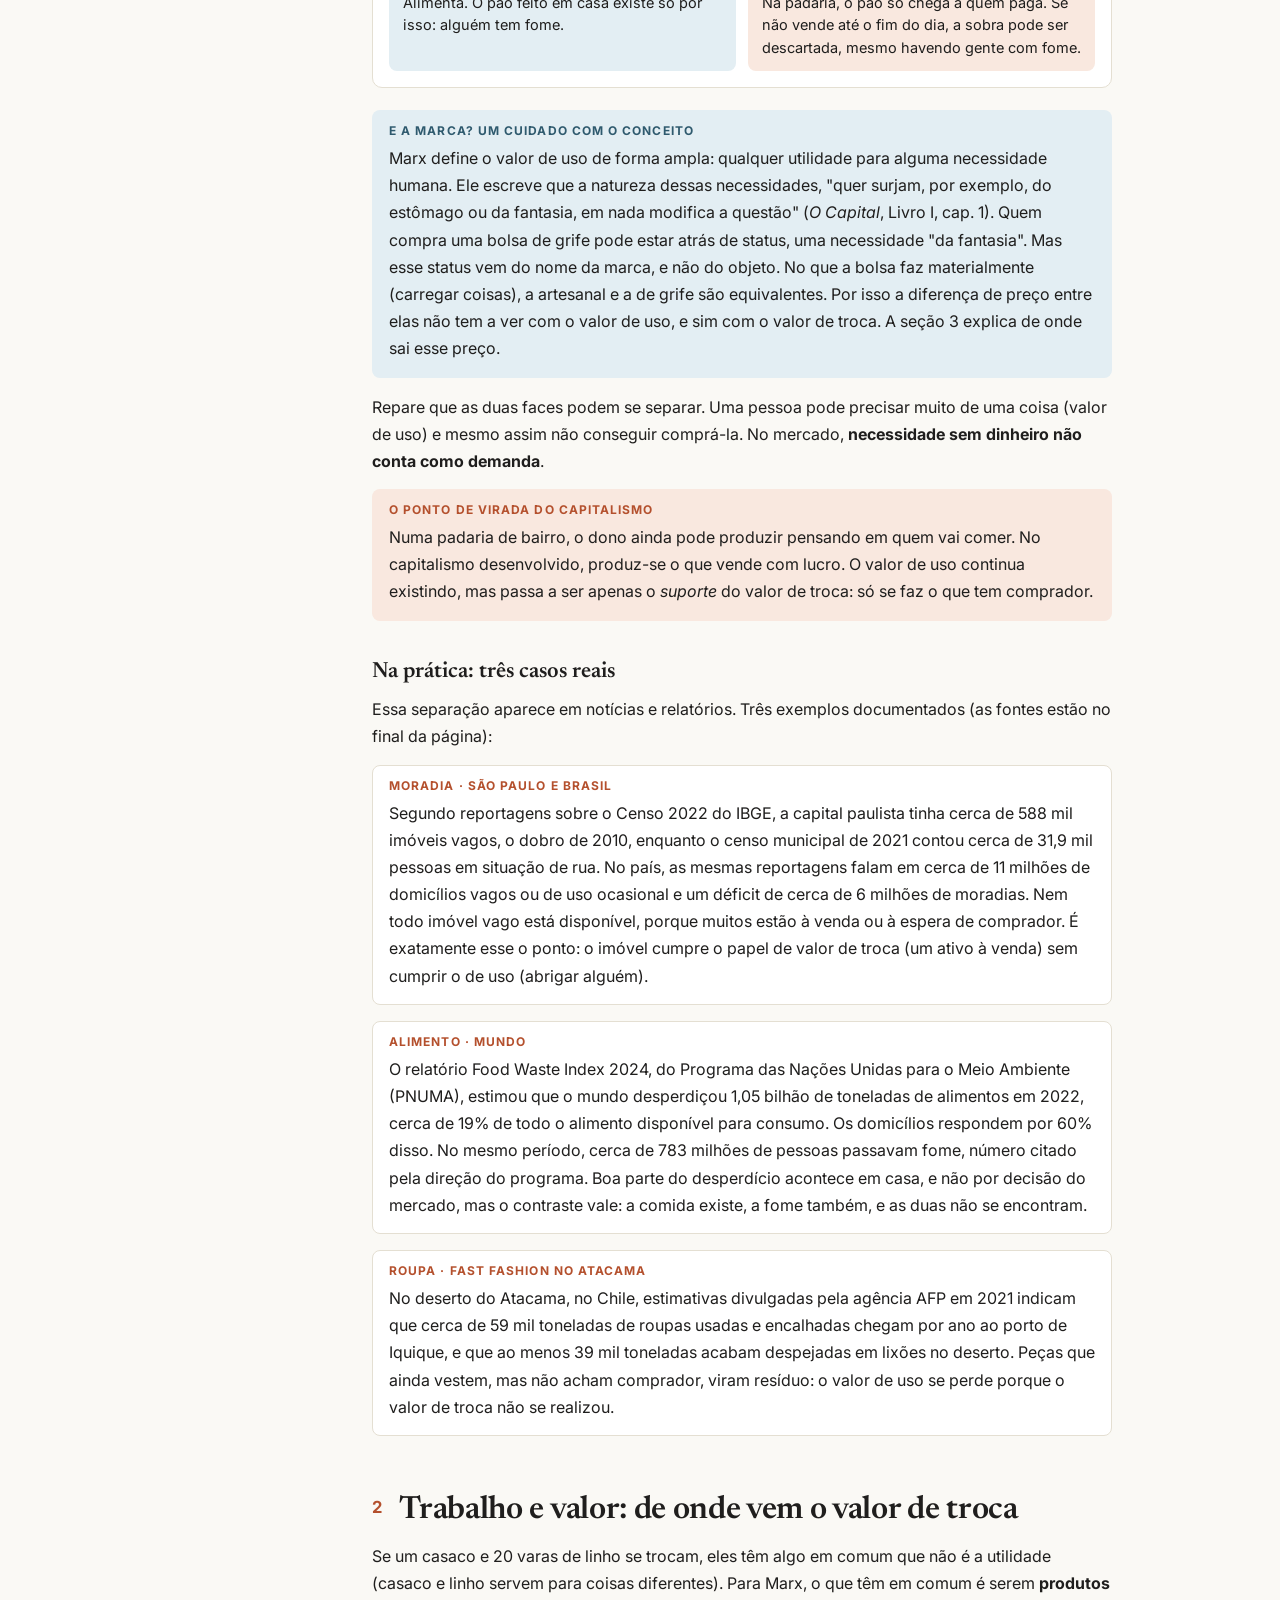
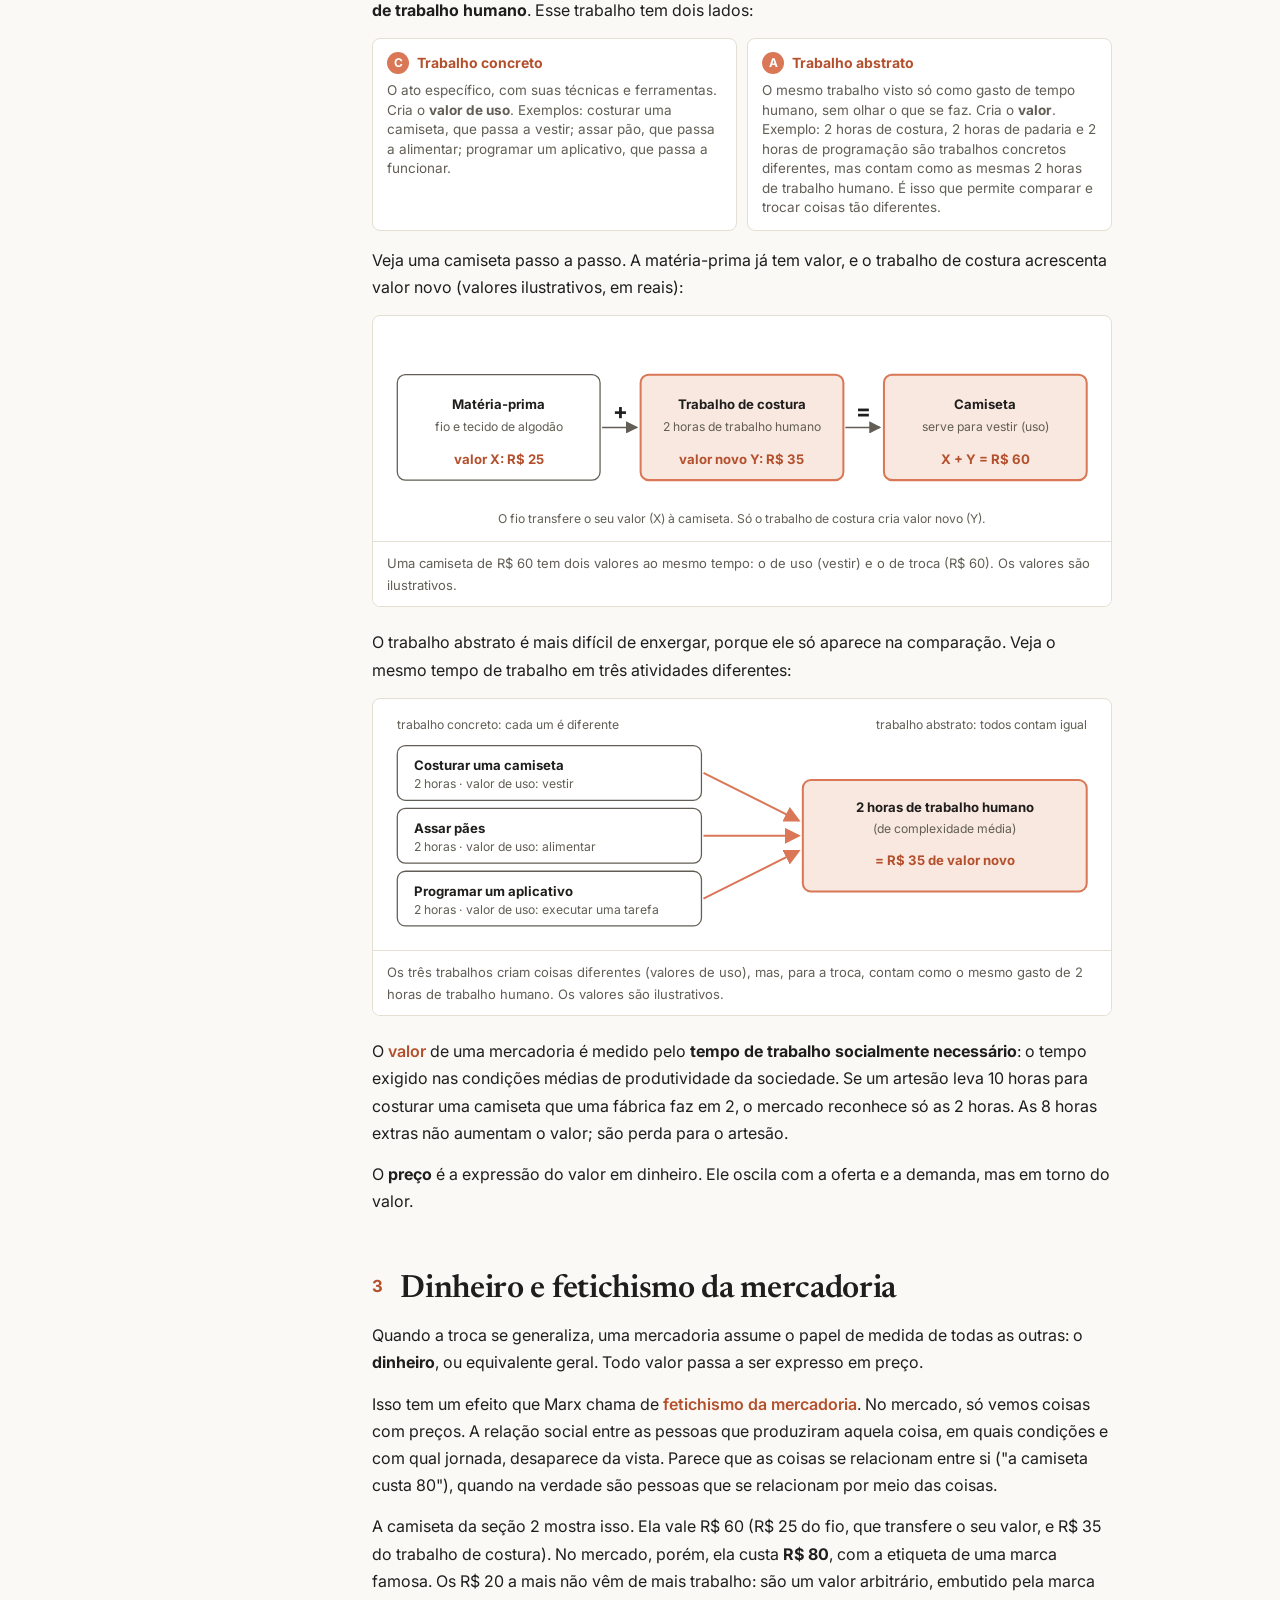
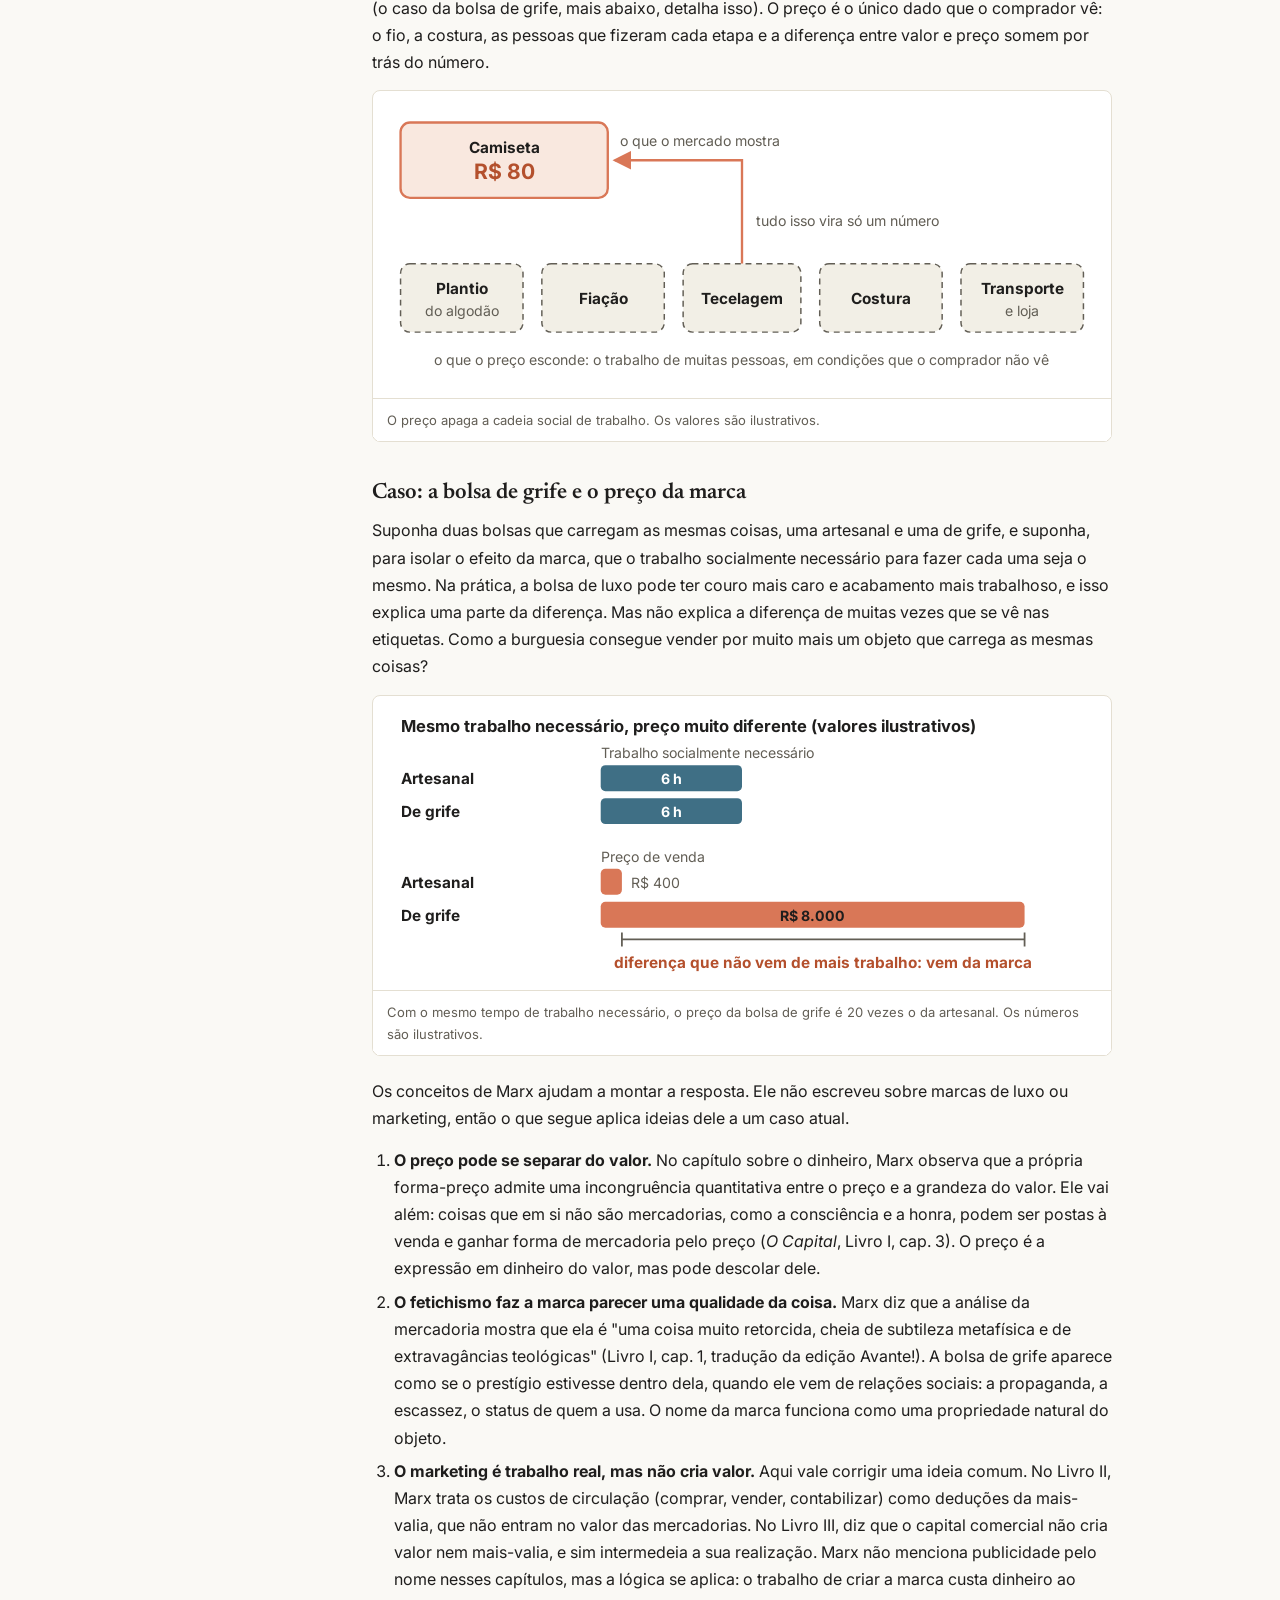
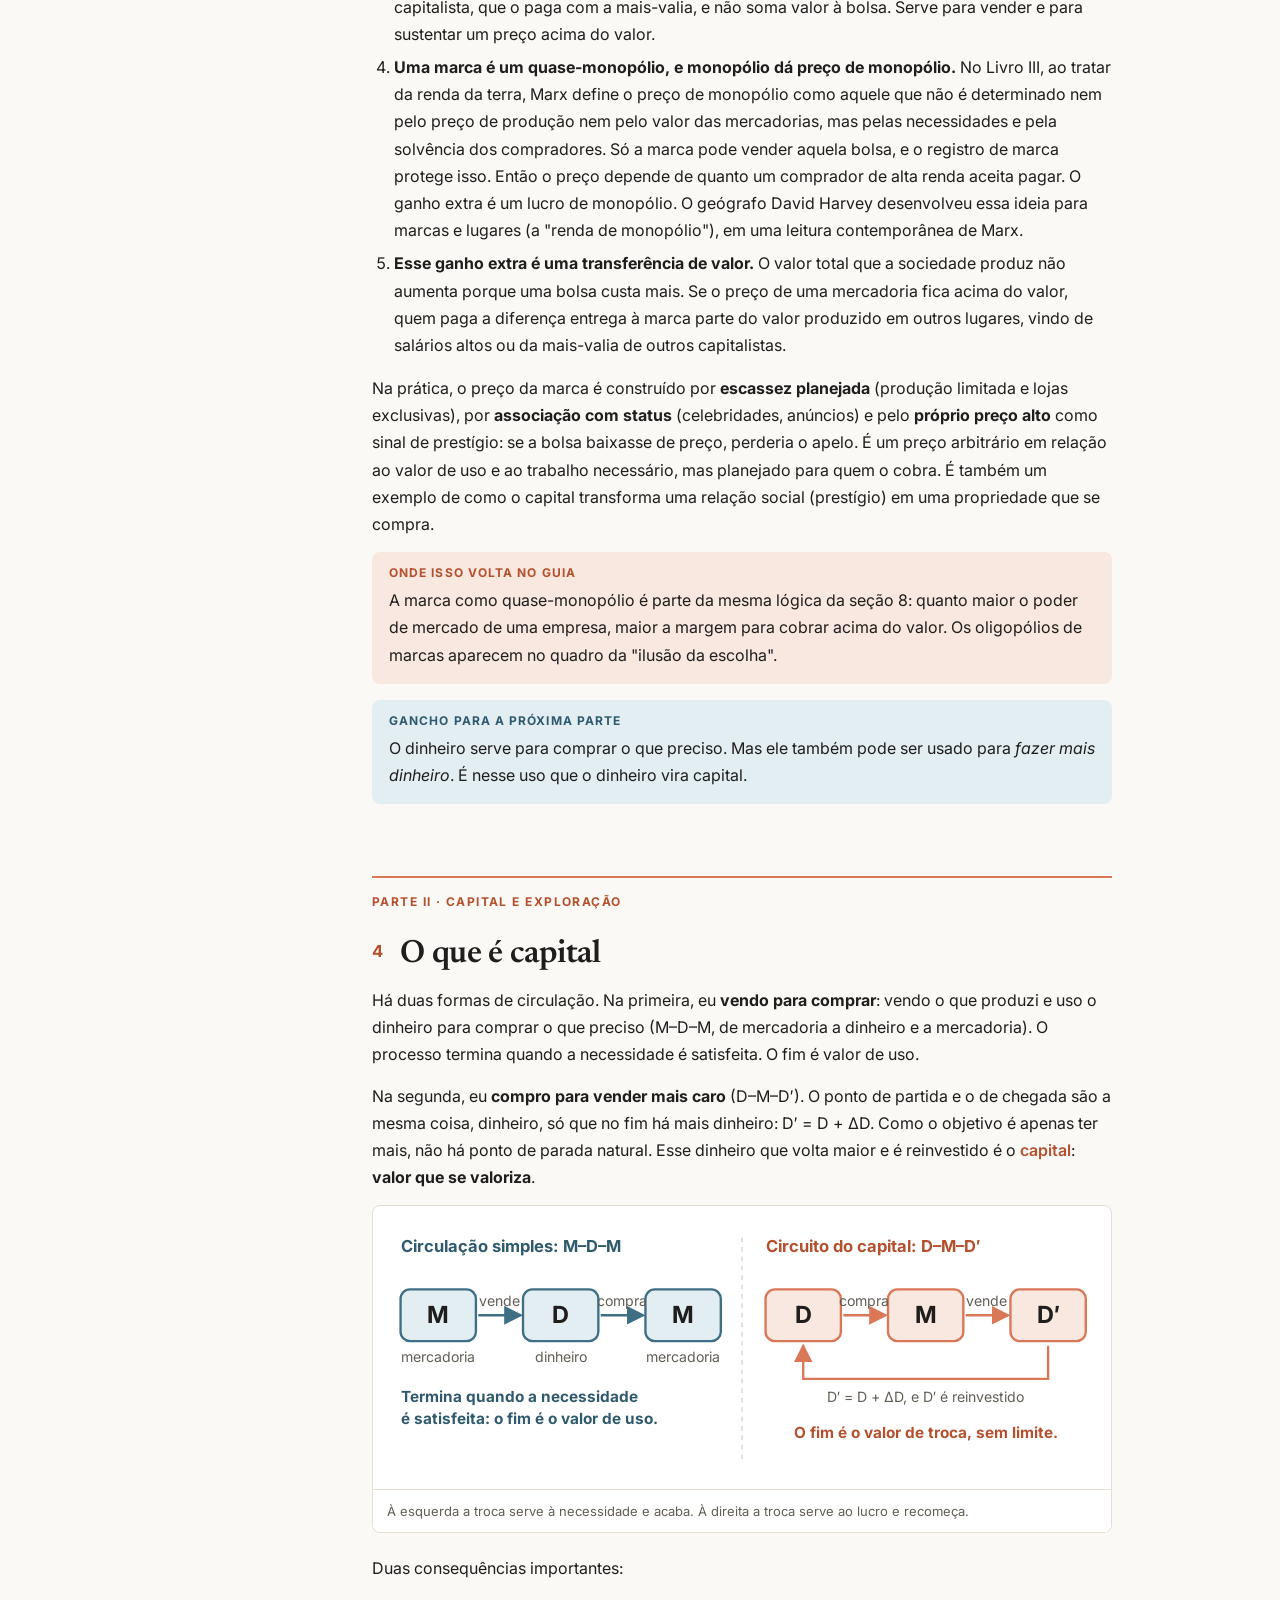
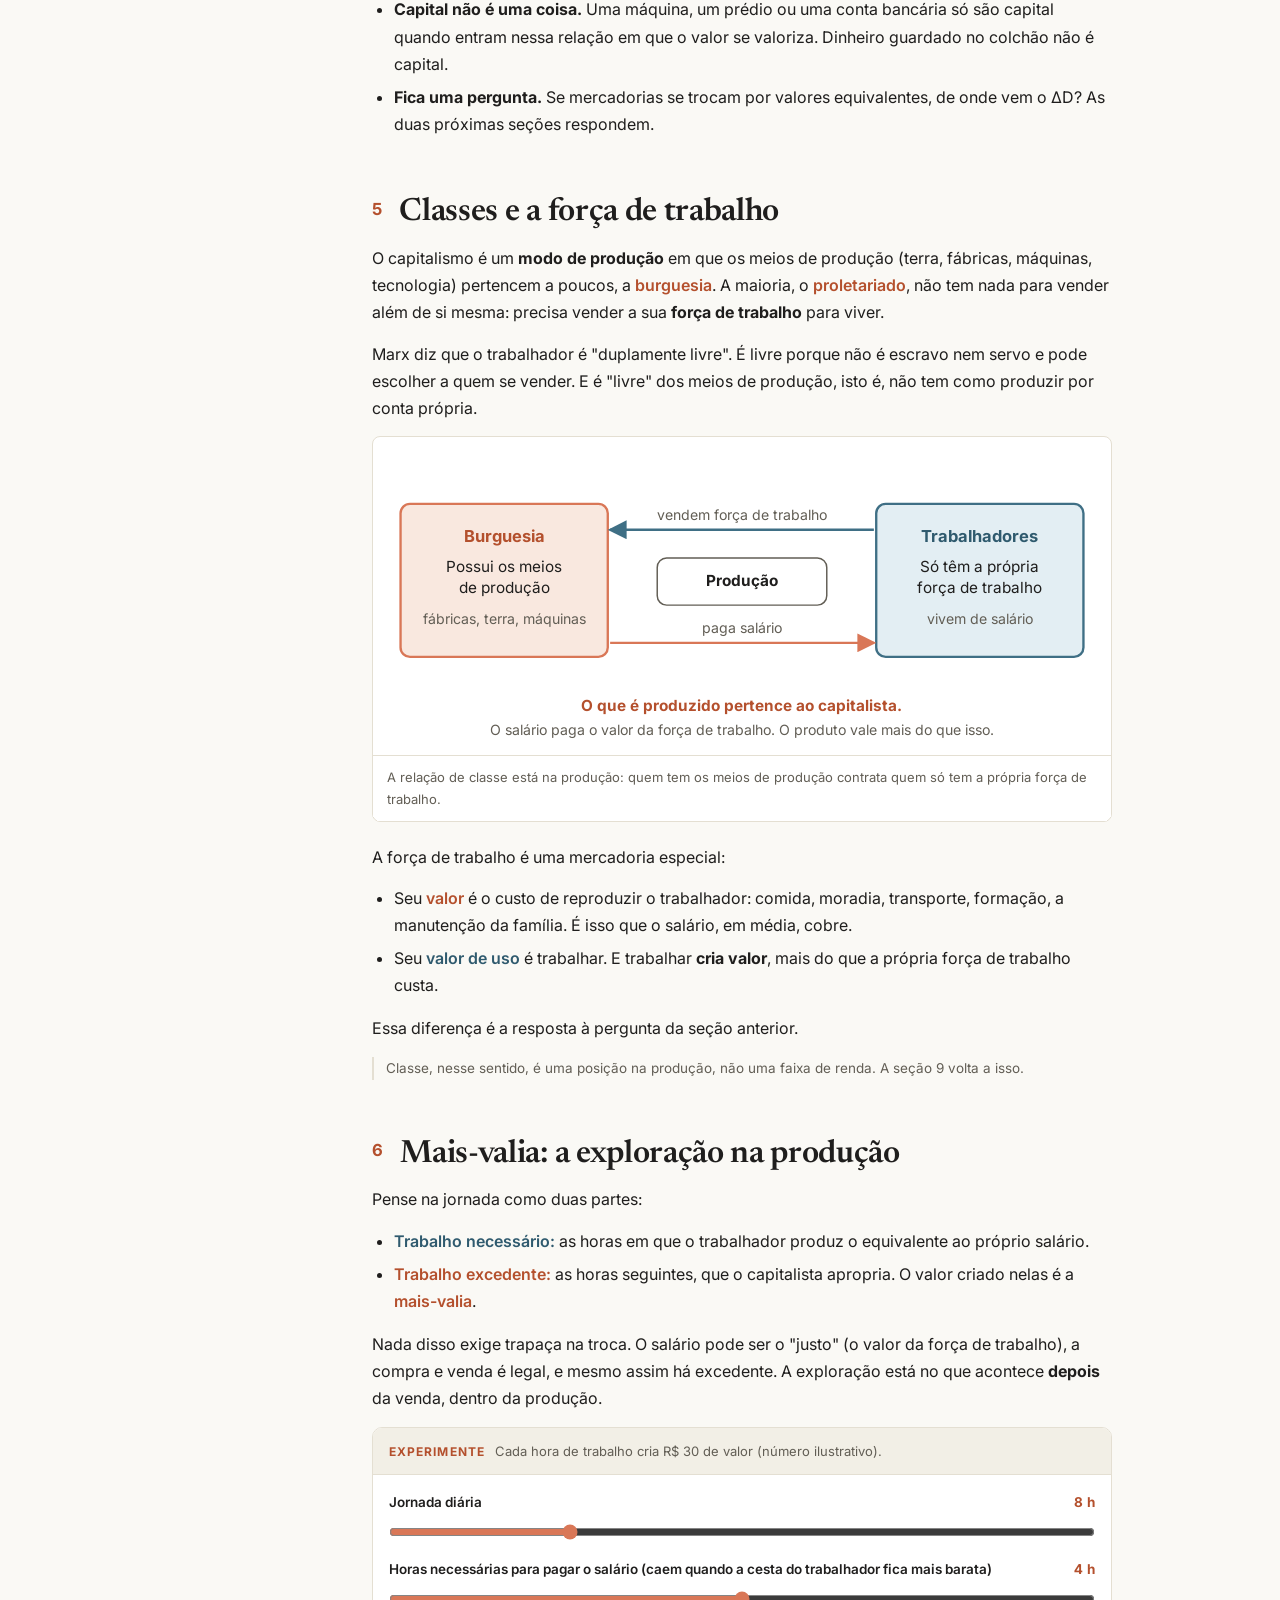
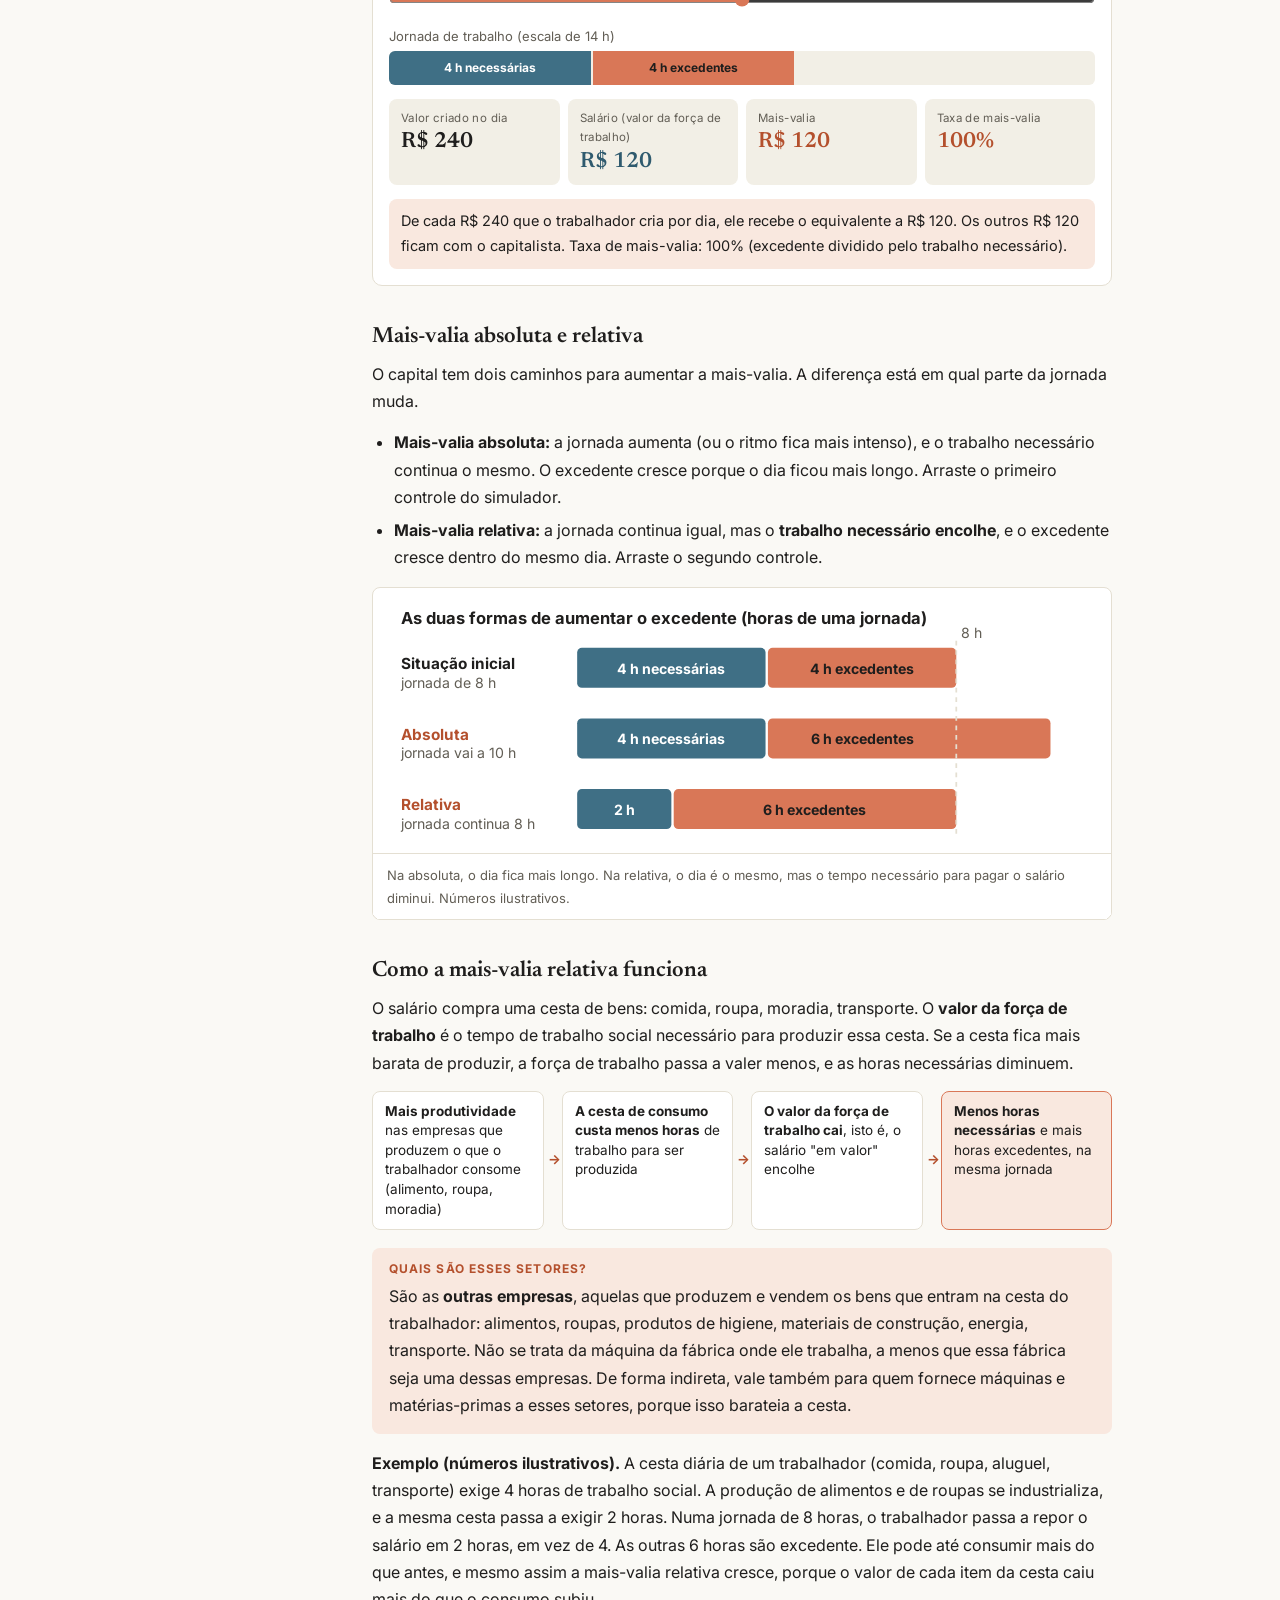
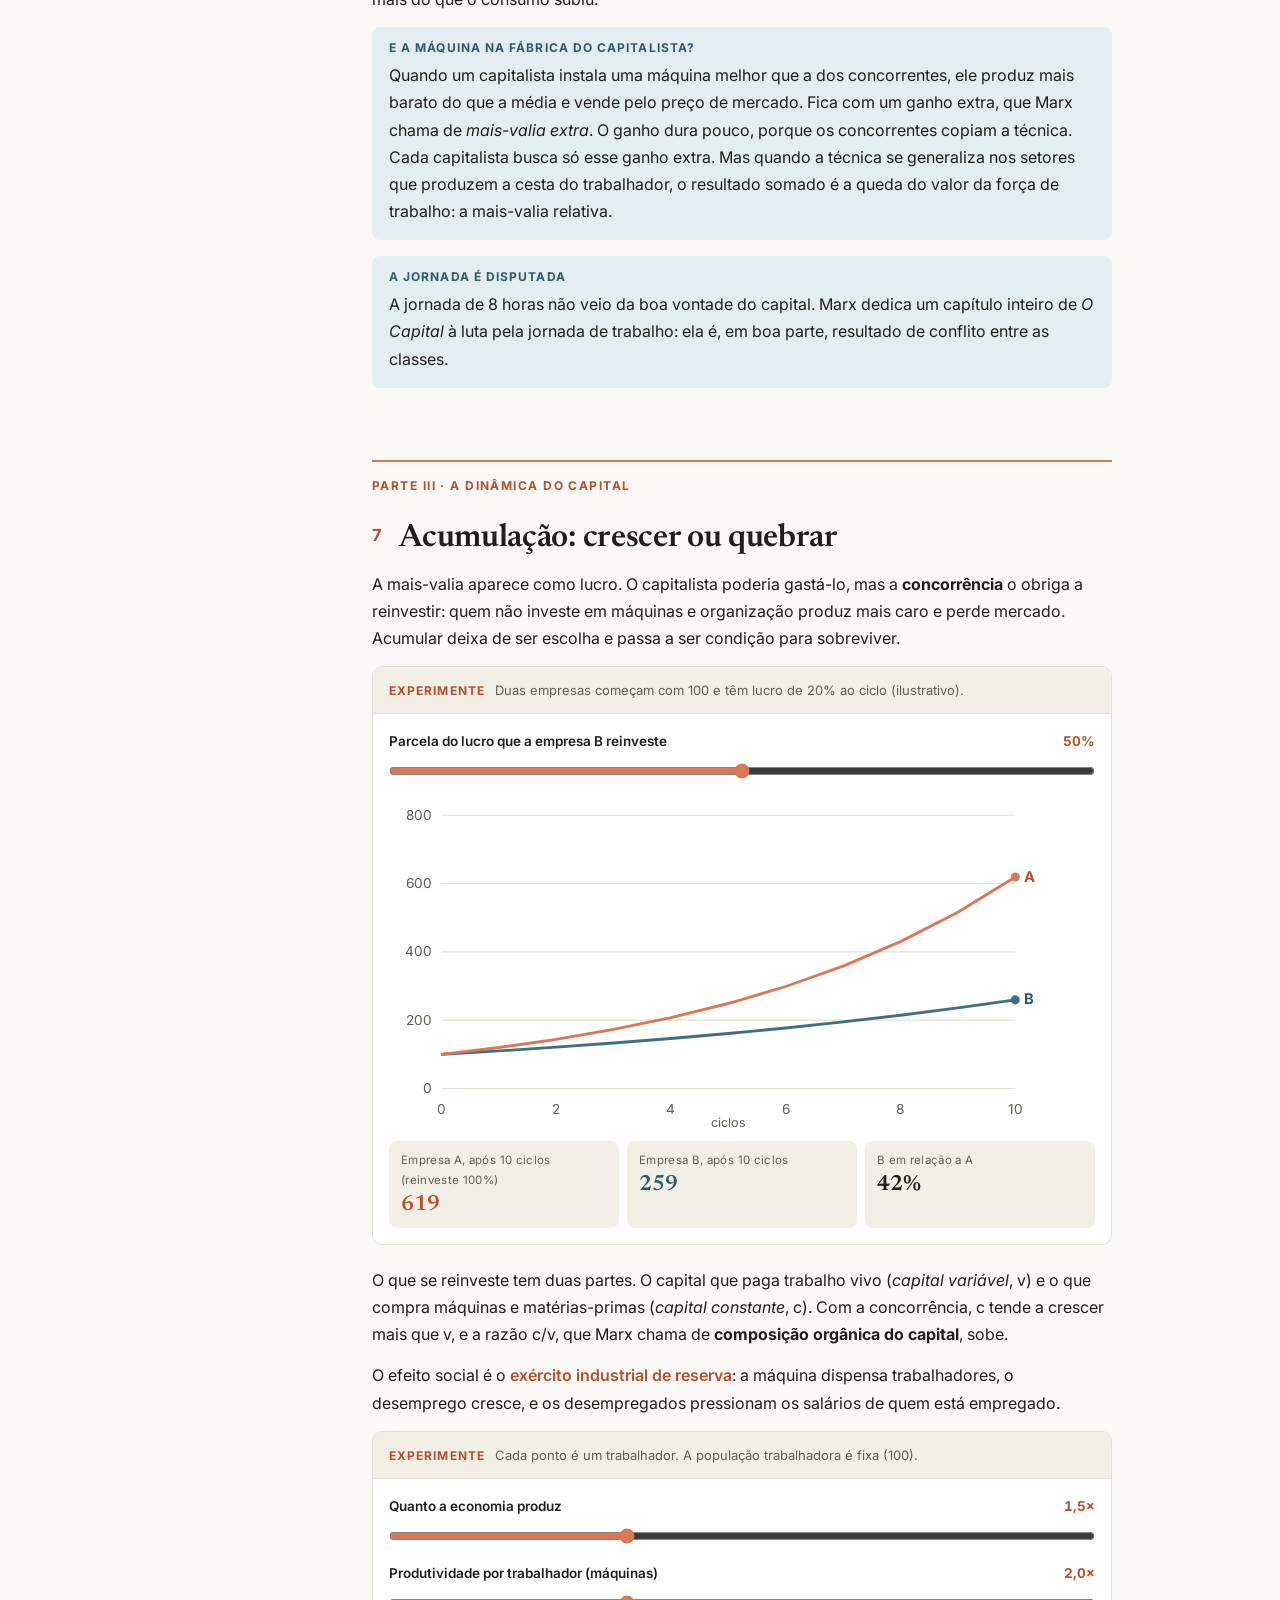
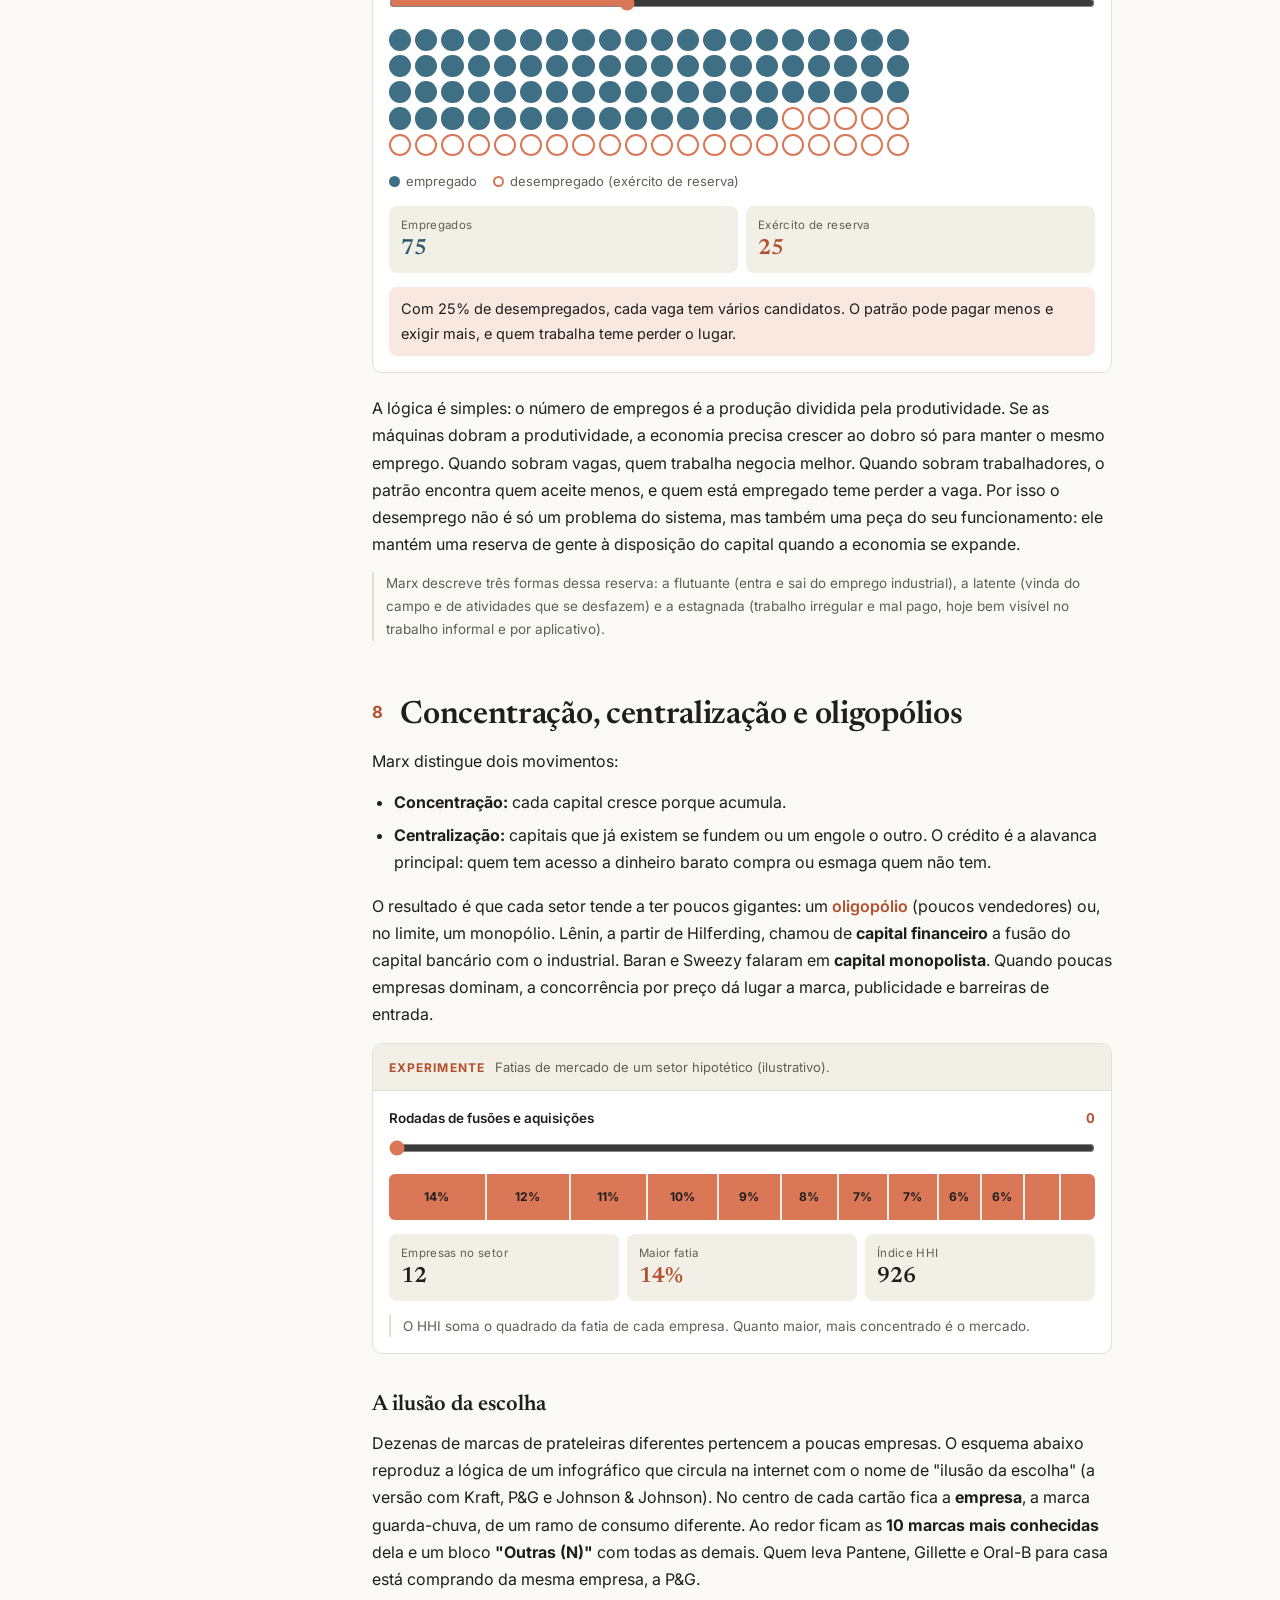
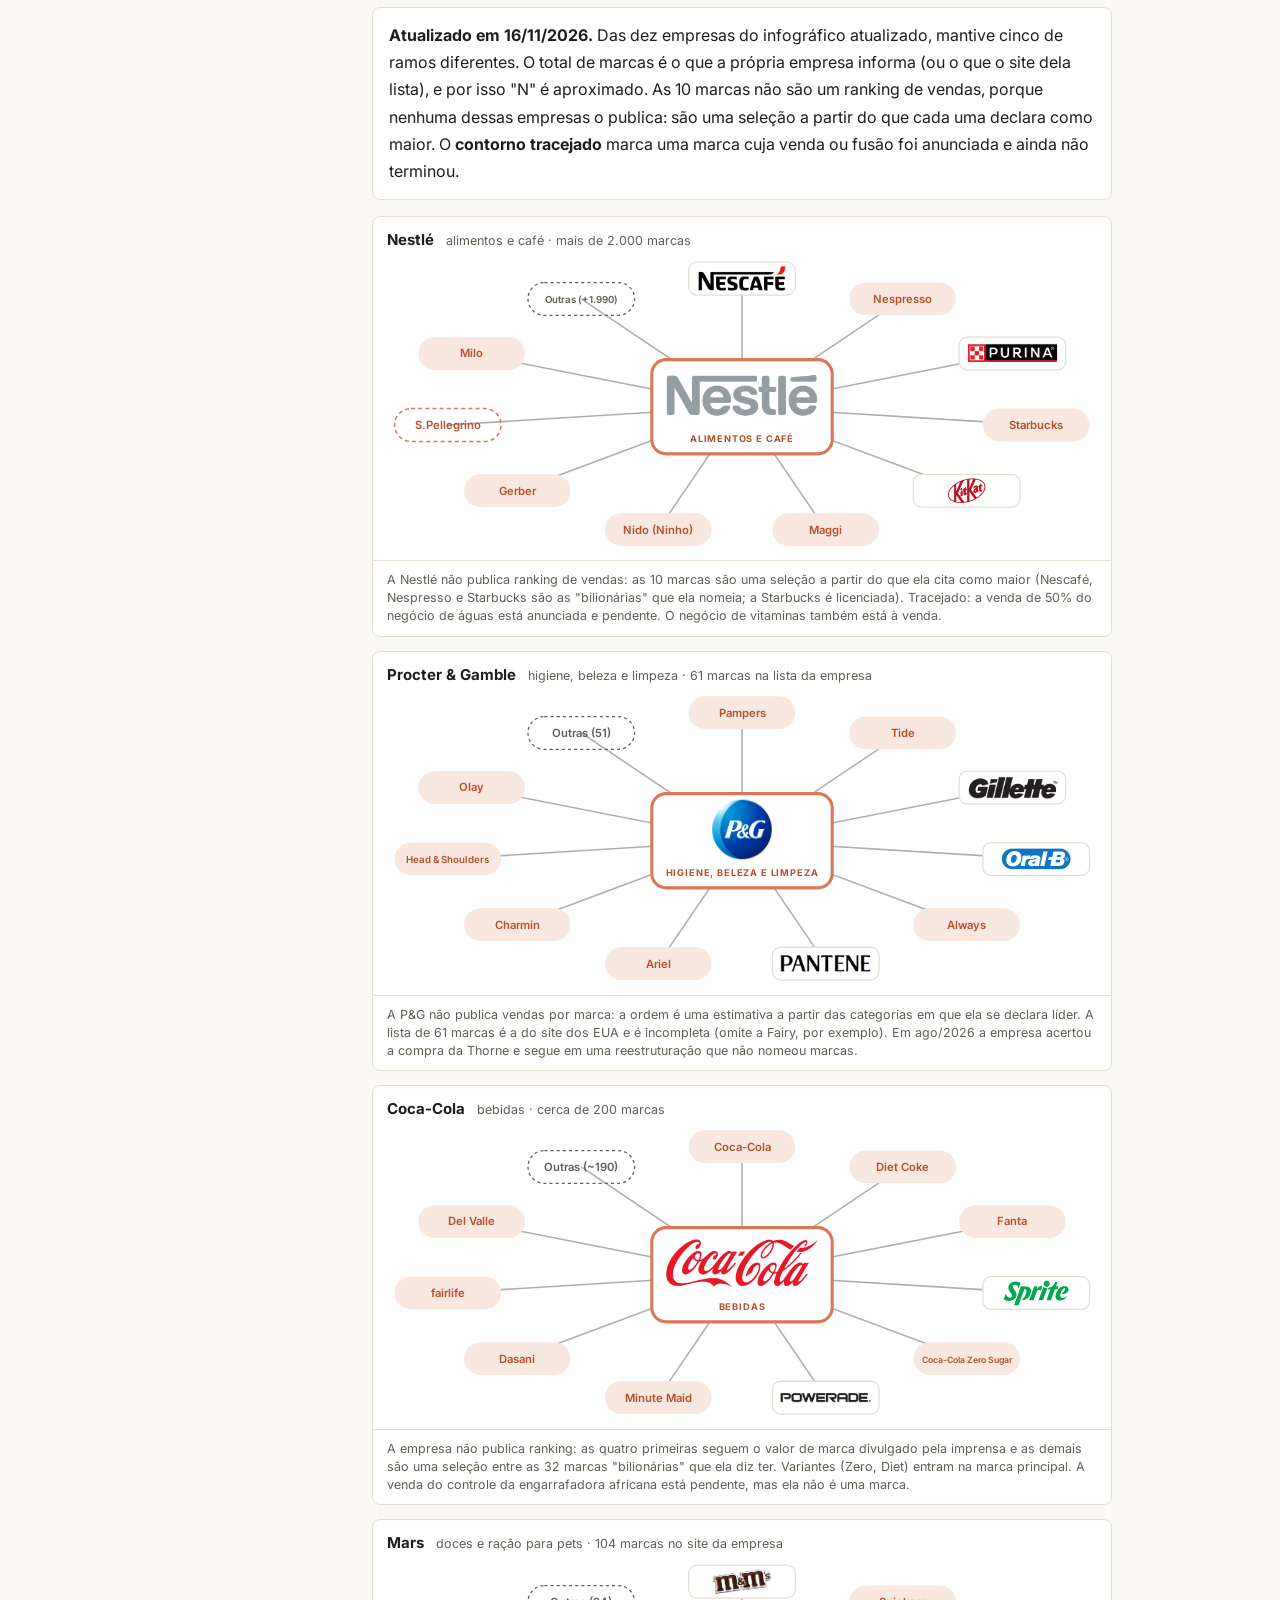
==== commit c121cacb: "Trabalho abstrato com exemplos e diagrama; camiseta do fetichismo com preço de R$ 80 (R$ 20 arbitrár" ====
--- a/index.html
+++ b/index.html
@@ -341,8 +341,8 @@
 <h2 id="trabalho-e-valor"><span class="n">2 </span>Trabalho e valor: de onde vem o valor de troca</h2>
 <p>Se um casaco e 20 varas de linho se trocam, eles têm algo em comum que não é a utilidade (casaco e linho servem para coisas diferentes). Para Marx, o que têm em comum é serem <b>produtos de trabalho humano</b>. Esse trabalho tem dois lados:</p>
 <div class="dgrid">
-  <div class="dcard"><b class="dt"><i>C</i>Trabalho concreto</b><p>O ato específico de costurar, cozinhar ou programar. Cria o <b>valor de uso</b>: a camiseta que protege do sol.</p></div>
-  <div class="dcard"><b class="dt"><i>A</i>Trabalho abstrato</b><p>O trabalho humano em geral, medido em tempo. Cria o <b>valor</b>, que aparece na troca e no preço.</p></div>
+  <div class="dcard"><b class="dt"><i>C</i>Trabalho concreto</b><p>O ato específico, com suas técnicas e ferramentas. Cria o <b>valor de uso</b>. Exemplos: costurar uma camiseta, que passa a vestir; assar pão, que passa a alimentar; programar um aplicativo, que passa a funcionar.</p></div>
+  <div class="dcard"><b class="dt"><i>A</i>Trabalho abstrato</b><p>O mesmo trabalho visto só como gasto de tempo humano, sem olhar o que se faz. Cria o <b>valor</b>. Exemplo: 2 horas de costura, 2 horas de padaria e 2 horas de programação são trabalhos concretos diferentes, mas contam como as mesmas 2 horas de trabalho humano. É isso que permite comparar e trocar coisas tão diferentes.</p></div>
 </div>
 <p>Veja uma camiseta passo a passo. A matéria-prima já tem valor, e o trabalho de costura acrescenta valor novo (valores ilustrativos, em reais):</p>
 <figure class="diagram-fig">
@@ -368,20 +368,42 @@
 </svg>
 <figcaption>Uma camiseta de R$ 60 tem dois valores ao mesmo tempo: o de uso (vestir) e o de troca (R$ 60). Os valores são ilustrativos.</figcaption>
 </figure>
+<p>O trabalho abstrato é mais difícil de enxergar, porque ele só aparece na comparação. Veja o mesmo tempo de trabalho em três atividades diferentes:</p>
+<figure class="diagram-fig">
+<svg viewBox="0 0 720 236" role="img" aria-label="Costurar, assar pão e programar são trabalhos concretos diferentes; cada um com 2 horas de trabalho médio conta como o mesmo trabalho abstrato e cria o mesmo valor novo.">
+  <defs><marker id="ab-a" viewBox="0 0 8 8" refX="7" refY="4" markerWidth="8" markerHeight="8" orient="auto"><path d="M0 0L8 4L0 8z" class="mk-hot"/></marker></defs>
+  <text x="20" y="22" class="m">trabalho concreto: cada um é diferente</text>
+  <text x="700" y="22" text-anchor="end" class="m">trabalho abstrato: todos contam igual</text>
+  <rect class="bx" x="20" y="38" width="300" height="54" rx="8"/>
+  <text x="36" y="62" class="b">Costurar uma camiseta</text><text x="36" y="80" class="m">2 horas · valor de uso: vestir</text>
+  <rect class="bx" x="20" y="100" width="300" height="54" rx="8"/>
+  <text x="36" y="124" class="b">Assar pães</text><text x="36" y="142" class="m">2 horas · valor de uso: alimentar</text>
+  <rect class="bx" x="20" y="162" width="300" height="54" rx="8"/>
+  <text x="36" y="186" class="b">Programar um aplicativo</text><text x="36" y="204" class="m">2 horas · valor de uso: executar uma tarefa</text>
+  <path class="ln-hot" d="M322 65 L416 112" marker-end="url(#ab-a)"/>
+  <path class="ln-hot" d="M322 127 L416 127" marker-end="url(#ab-a)"/>
+  <path class="ln-hot" d="M322 189 L416 142" marker-end="url(#ab-a)"/>
+  <rect class="bx-hot" x="420" y="72" width="280" height="110" rx="8"/>
+  <text x="560" y="104" text-anchor="middle" class="b">2 horas de trabalho humano</text>
+  <text x="560" y="124" text-anchor="middle" class="m">(de complexidade média)</text>
+  <text x="560" y="156" text-anchor="middle" class="hot b">= R$ 35 de valor novo</text>
+</svg>
+<figcaption>Os três trabalhos criam coisas diferentes (valores de uso), mas, para a troca, contam como o mesmo gasto de 2 horas de trabalho humano. Os valores são ilustrativos.</figcaption>
+</figure>
 <p>O <span class="term">valor</span> de uma mercadoria é medido pelo <b>tempo de trabalho socialmente necessário</b>: o tempo exigido nas condições médias de produtividade da sociedade. Se um artesão leva 10 horas para costurar uma camiseta que uma fábrica faz em 2, o mercado reconhece só as 2 horas. As 8 horas extras não aumentam o valor; são perda para o artesão.</p>
 <p>O <b>preço</b> é a expressão do valor em dinheiro. Ele oscila com a oferta e a demanda, mas em torno do valor.</p>
 
 <h2 id="dinheiro-e-fetichismo"><span class="n">3 </span>Dinheiro e fetichismo da mercadoria</h2>
 <p>Quando a troca se generaliza, uma mercadoria assume o papel de medida de todas as outras: o <b>dinheiro</b>, ou equivalente geral. Todo valor passa a ser expresso em preço.</p>
-<p>Isso tem um efeito que Marx chama de <span class="term">fetichismo da mercadoria</span>. No mercado, só vemos coisas com preços. A relação social entre as pessoas que produziram aquela coisa, em quais condições e com qual jornada, desaparece da vista. Parece que as coisas se relacionam entre si ("a camiseta vale 59,90"), quando na verdade são pessoas que se relacionam por meio das coisas.</p>
-<p>A camiseta da seção 2 mostra isso. Ela vale R$ 60 (R$ 25 do fio, que transfere o seu valor, e R$ 35 do trabalho de costura). No mercado, porém, ela aparece como <b>R$ 59,90</b>. O preço é só a forma em dinheiro desse valor, e é o único dado que o comprador vê: o fio, a costura e as pessoas que fizeram cada etapa somem por trás do número.</p>
+<p>Isso tem um efeito que Marx chama de <span class="term">fetichismo da mercadoria</span>. No mercado, só vemos coisas com preços. A relação social entre as pessoas que produziram aquela coisa, em quais condições e com qual jornada, desaparece da vista. Parece que as coisas se relacionam entre si ("a camiseta custa 80"), quando na verdade são pessoas que se relacionam por meio das coisas.</p>
+<p>A camiseta da seção 2 mostra isso. Ela vale R$ 60 (R$ 25 do fio, que transfere o seu valor, e R$ 35 do trabalho de costura). No mercado, porém, ela custa <b>R$ 80</b>, com a etiqueta de uma marca famosa. Os R$ 20 a mais não vêm de mais trabalho: são um valor arbitrário, embutido pela marca (o caso da bolsa de grife, mais abaixo, detalha isso). O preço é o único dado que o comprador vê: o fio, a costura, as pessoas que fizeram cada etapa e a diferença entre valor e preço somem por trás do número.</p>
 
 <figure class="diagram-fig">
 <svg viewBox="0 0 620 250" role="img" aria-label="O preço de uma camiseta é só um número; por trás dele há uma cadeia de trabalho de várias pessoas que o comprador não vê.">
   <defs><marker id="fe-a" viewBox="0 0 8 8" refX="7" refY="4" markerWidth="8" markerHeight="8" orient="auto"><path d="M0 0L8 4L0 8z" class="mk-hot"/></marker></defs>
   <rect class="bx-hot" x="20" y="20" width="176" height="64" rx="8"/>
   <text x="108" y="46" text-anchor="middle" class="b">Camiseta</text>
-  <text x="108" y="68" text-anchor="middle" class="hot b" style="font-size:18px">R$ 59,90</text>
+  <text x="108" y="68" text-anchor="middle" class="hot b" style="font-size:18px">R$ 80</text>
   <text x="206" y="40" class="m">o que o mercado mostra</text>
   <path class="ln-hot" d="M310 140 V52 H202" marker-end="url(#fe-a)"/>
   <text x="322" y="108" class="m">tudo isso vira só um número</text>
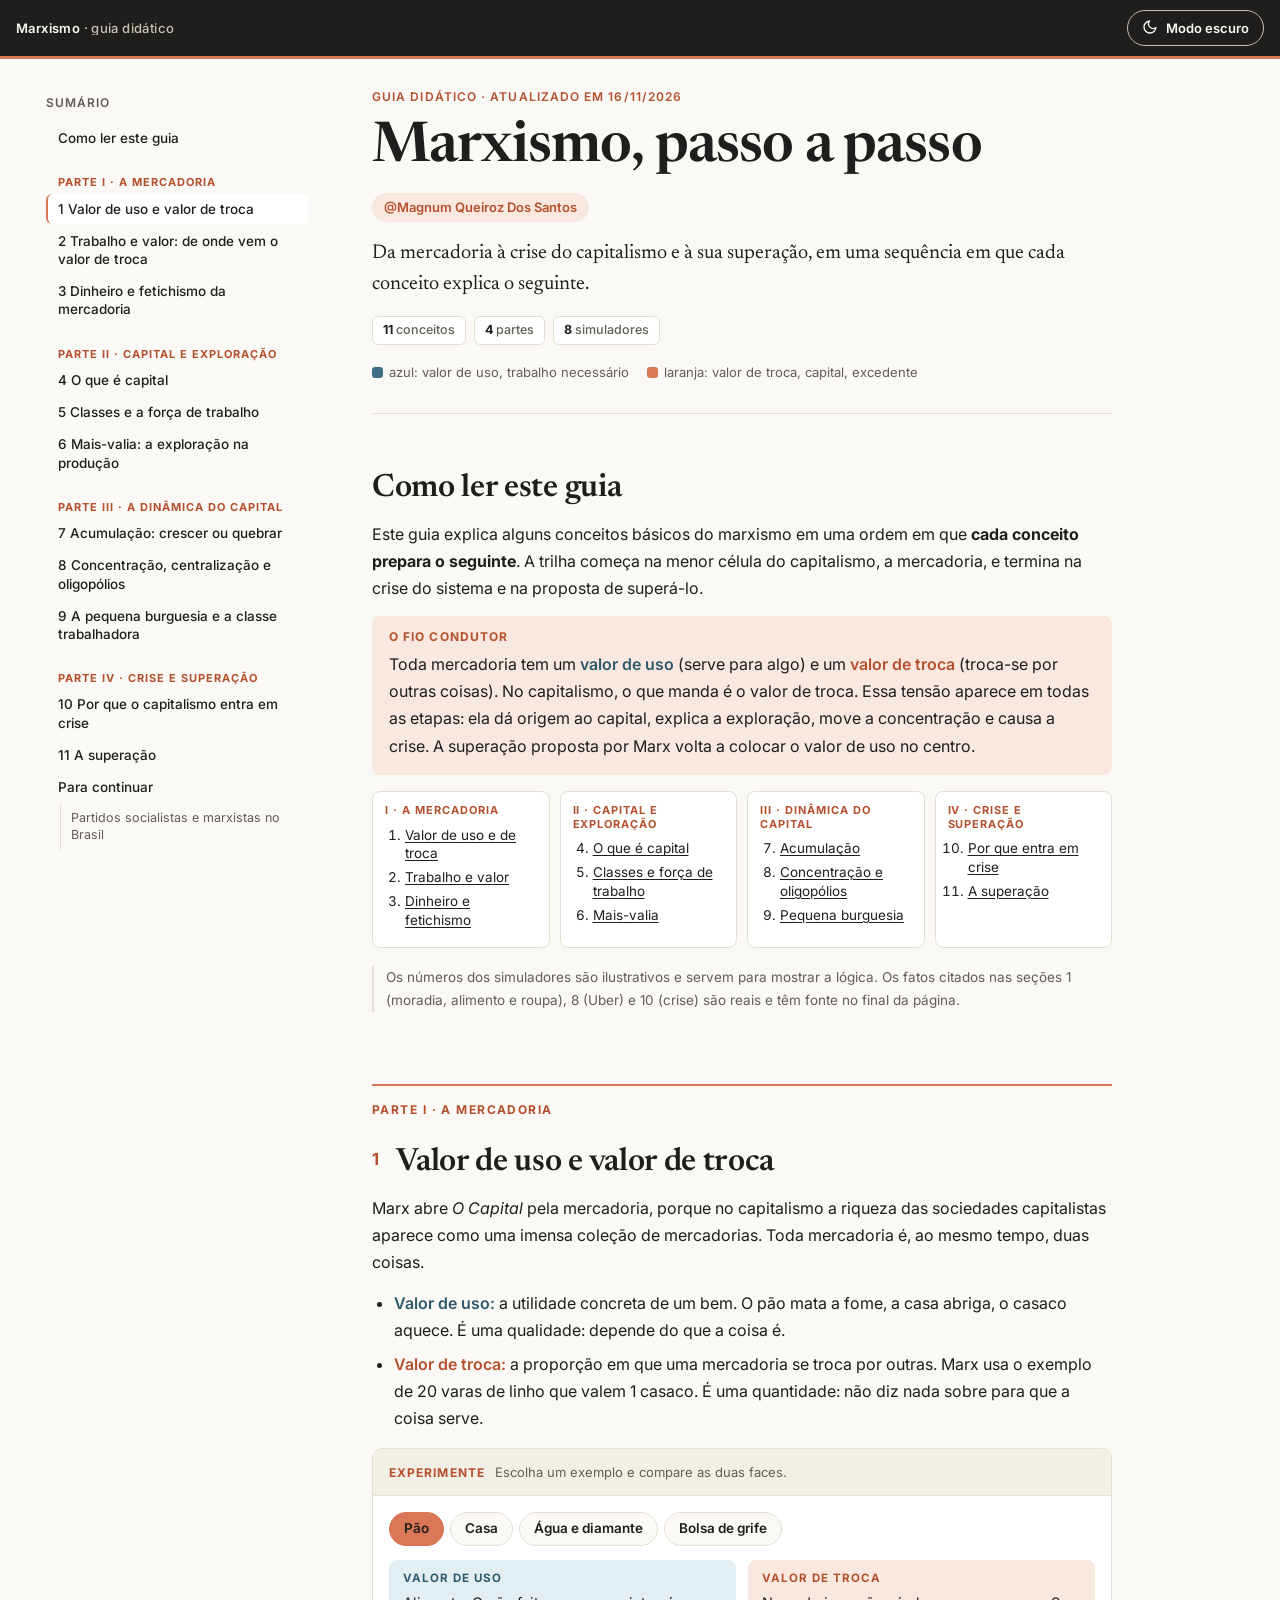
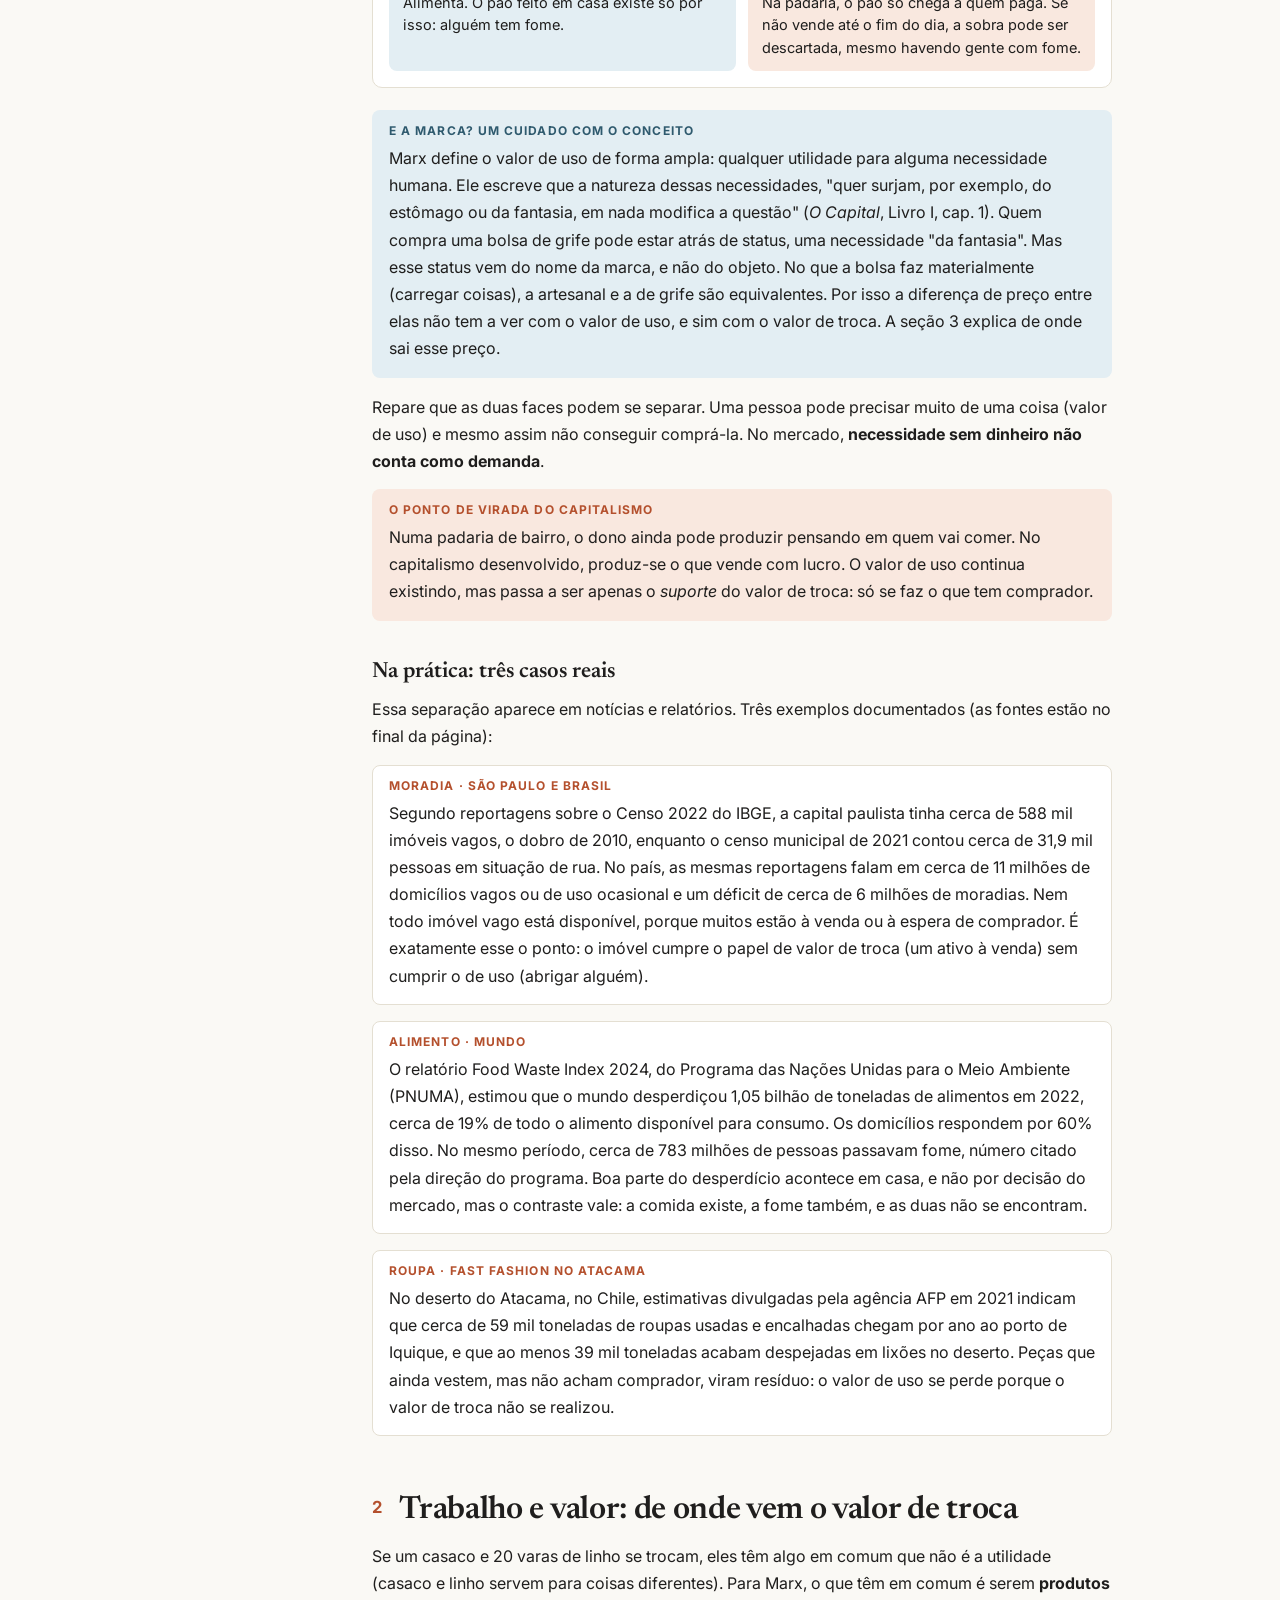
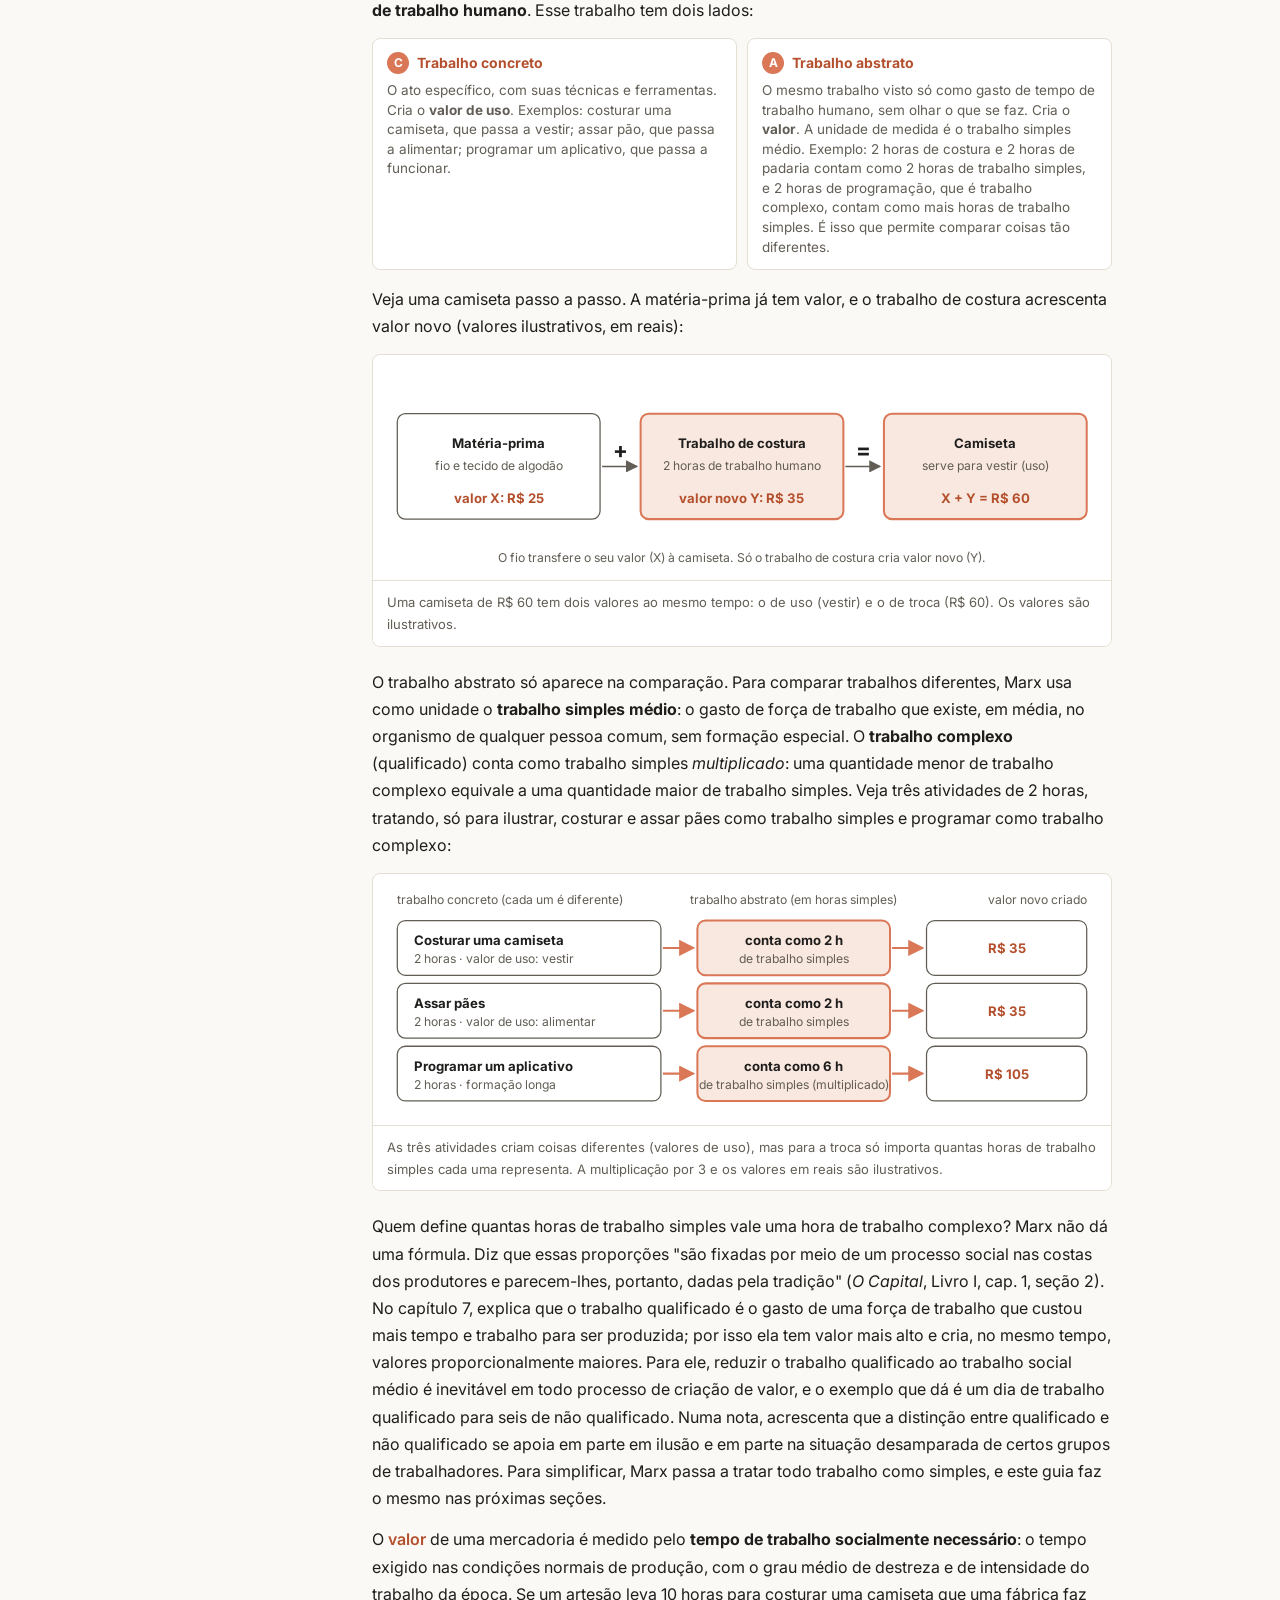
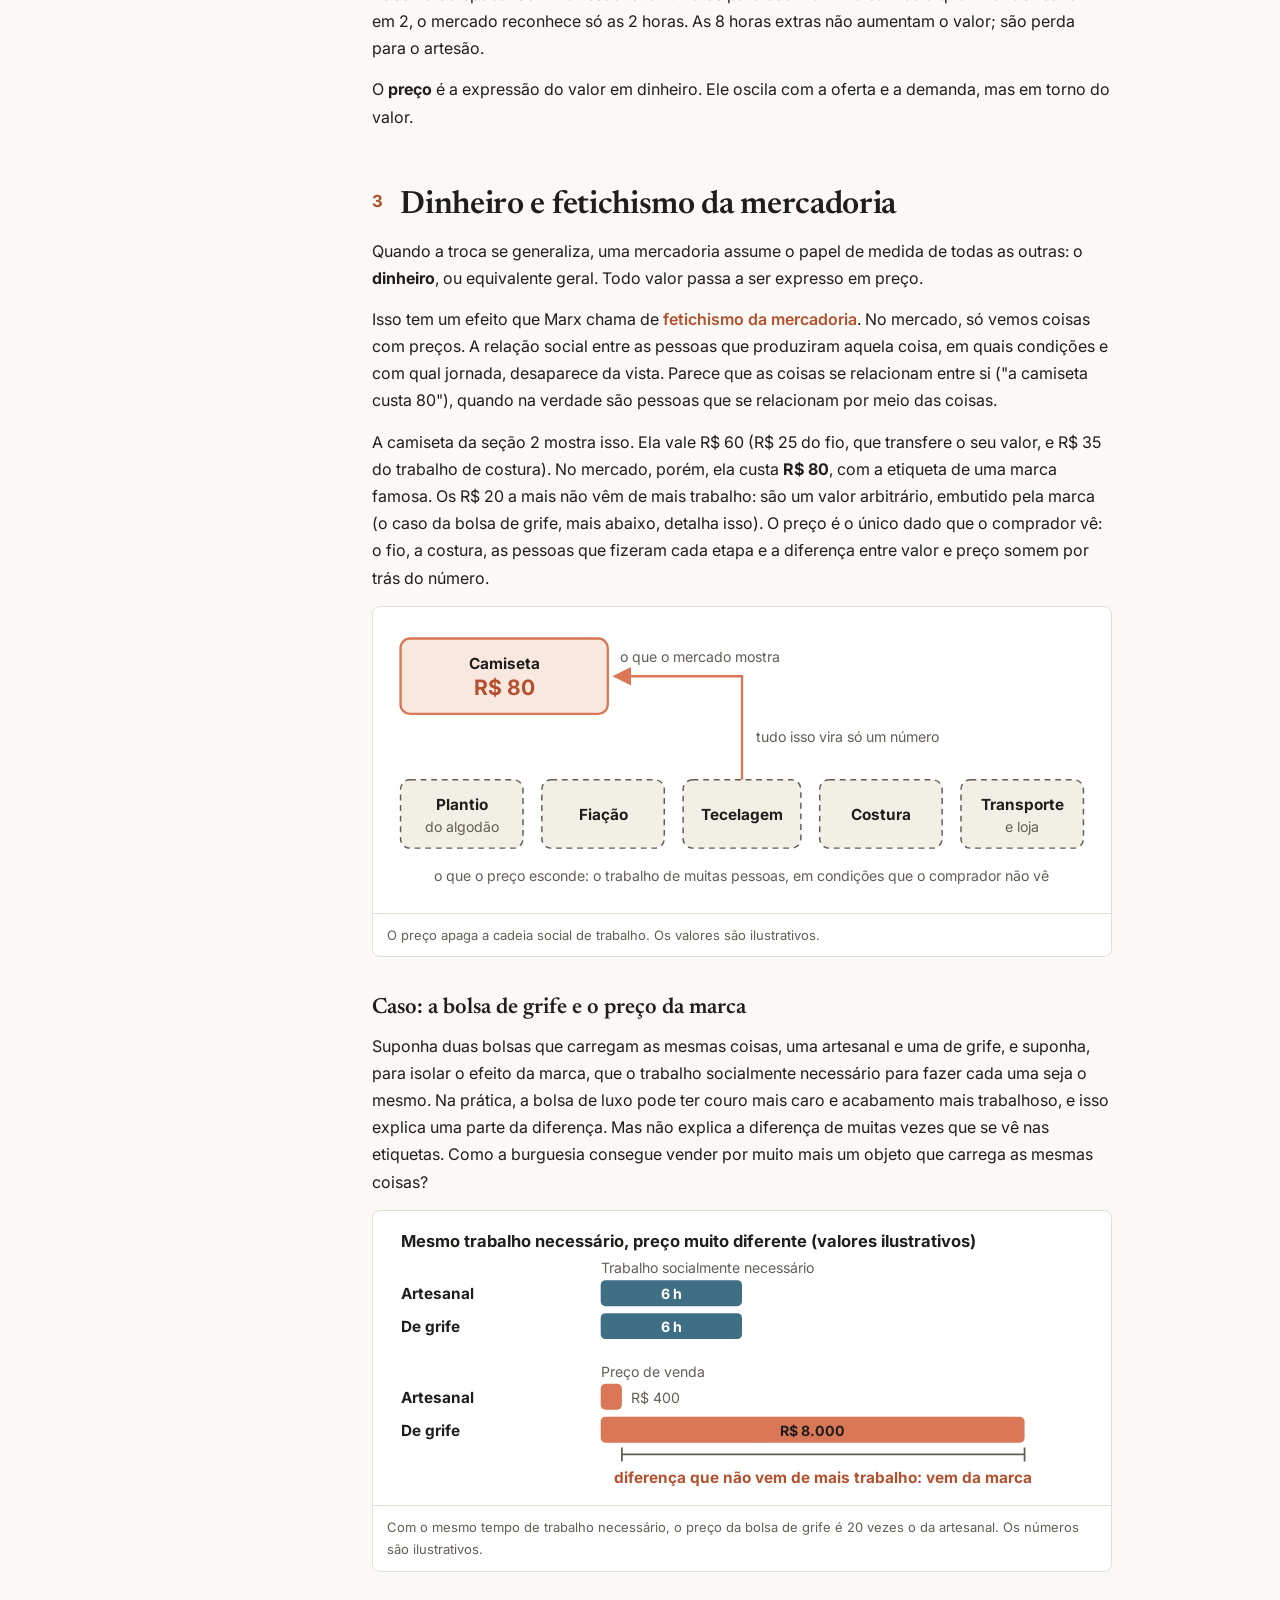
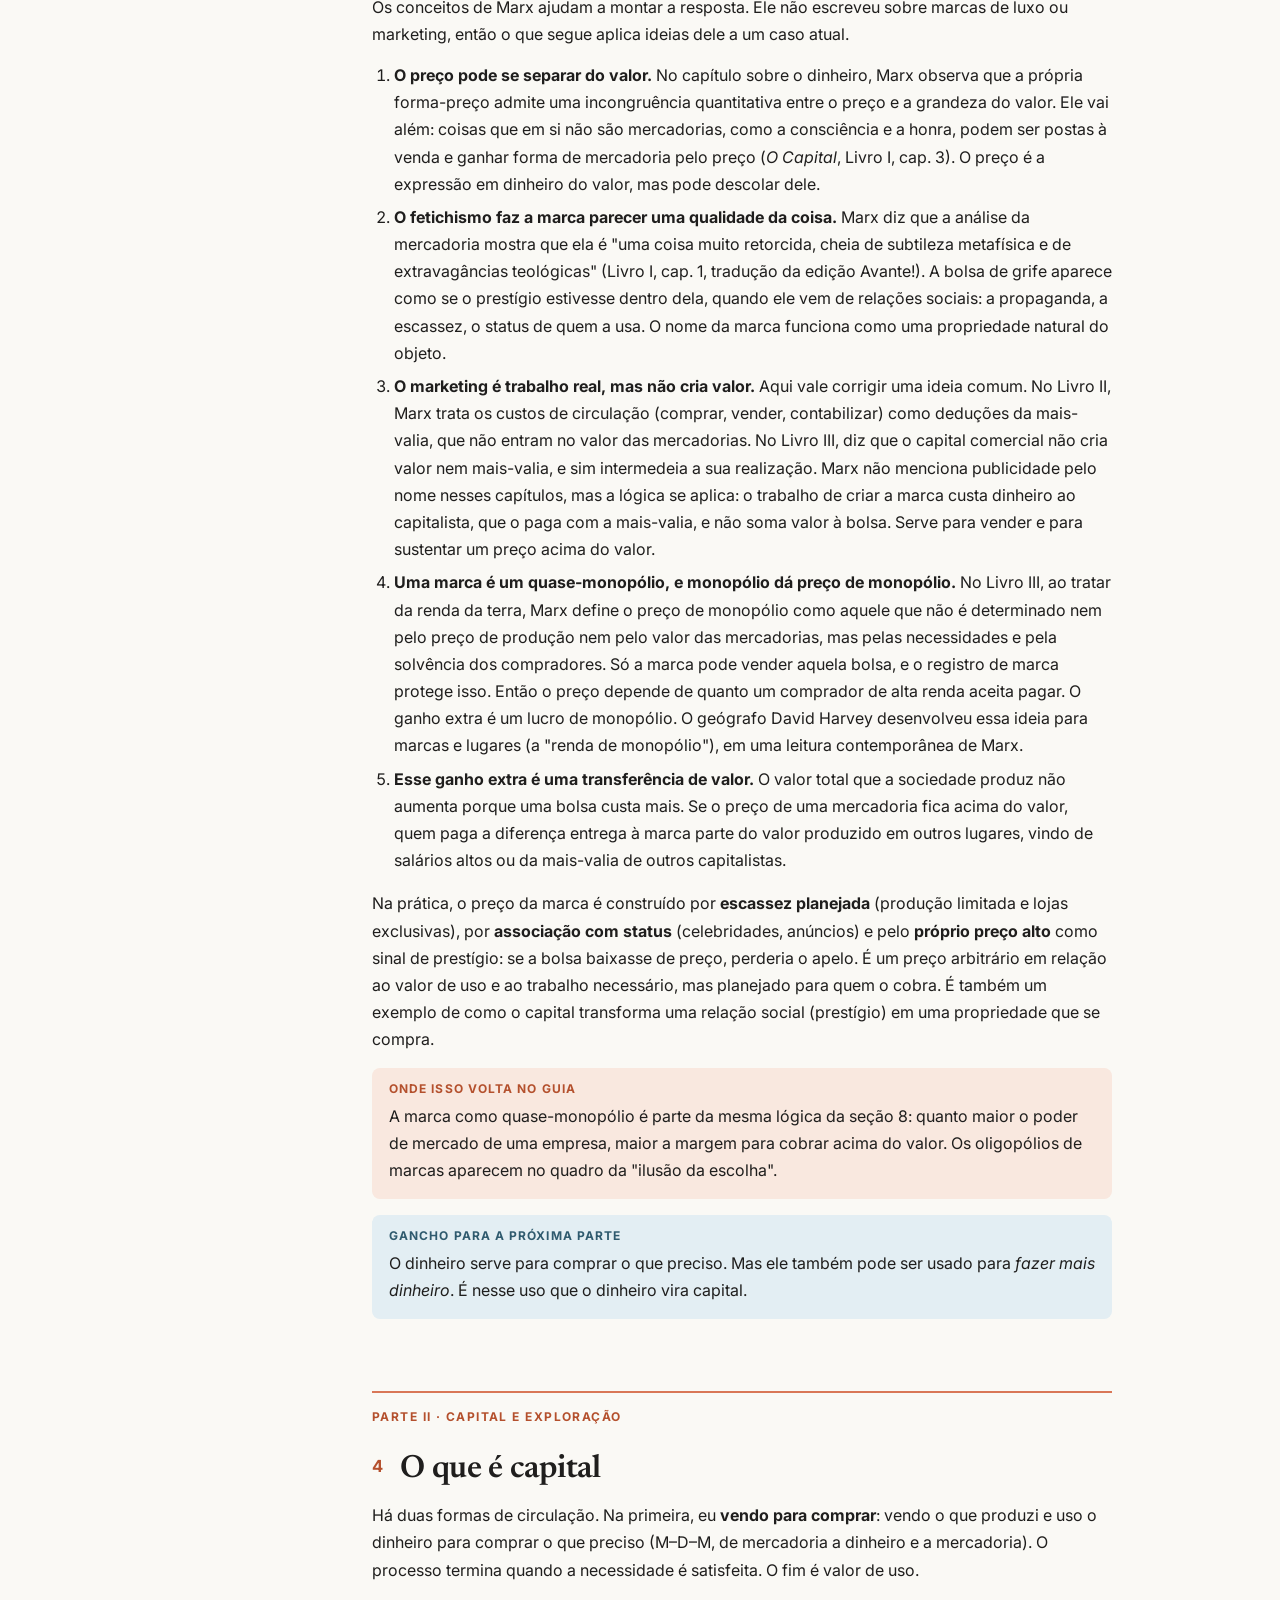
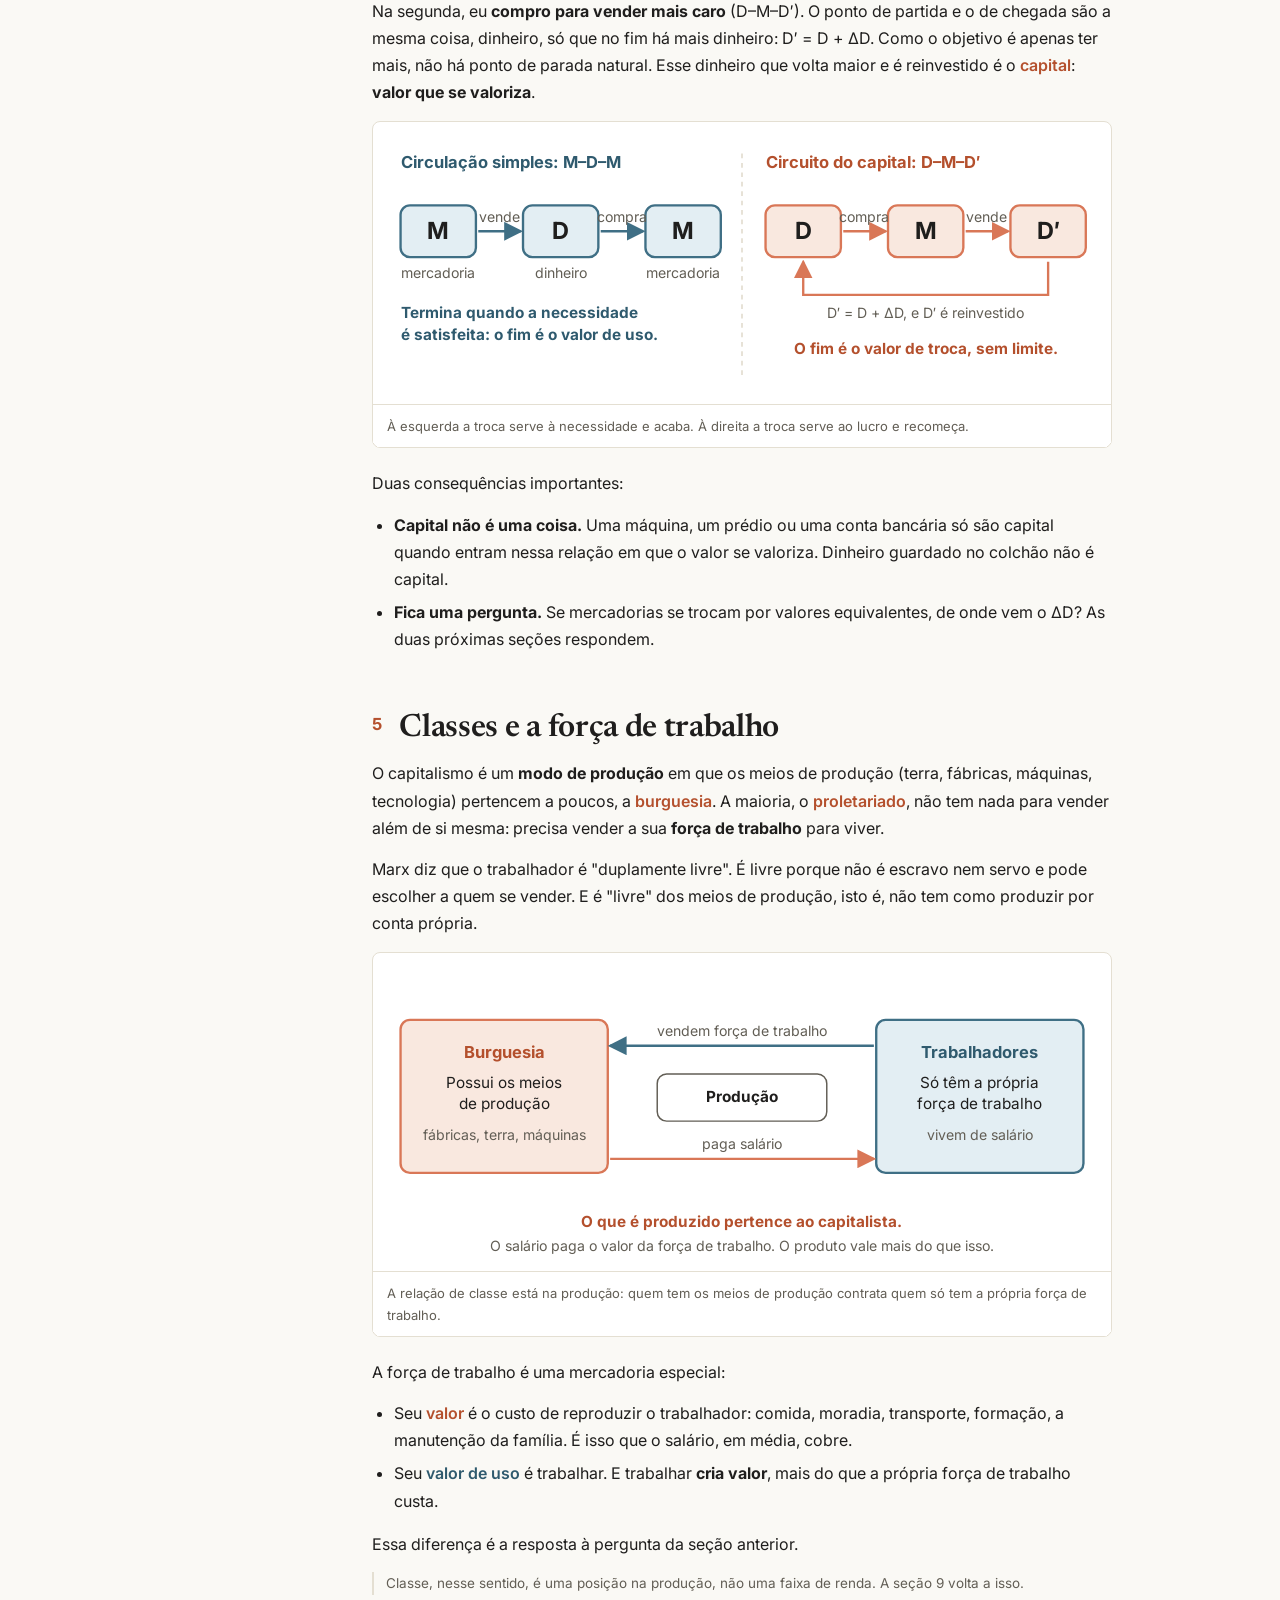
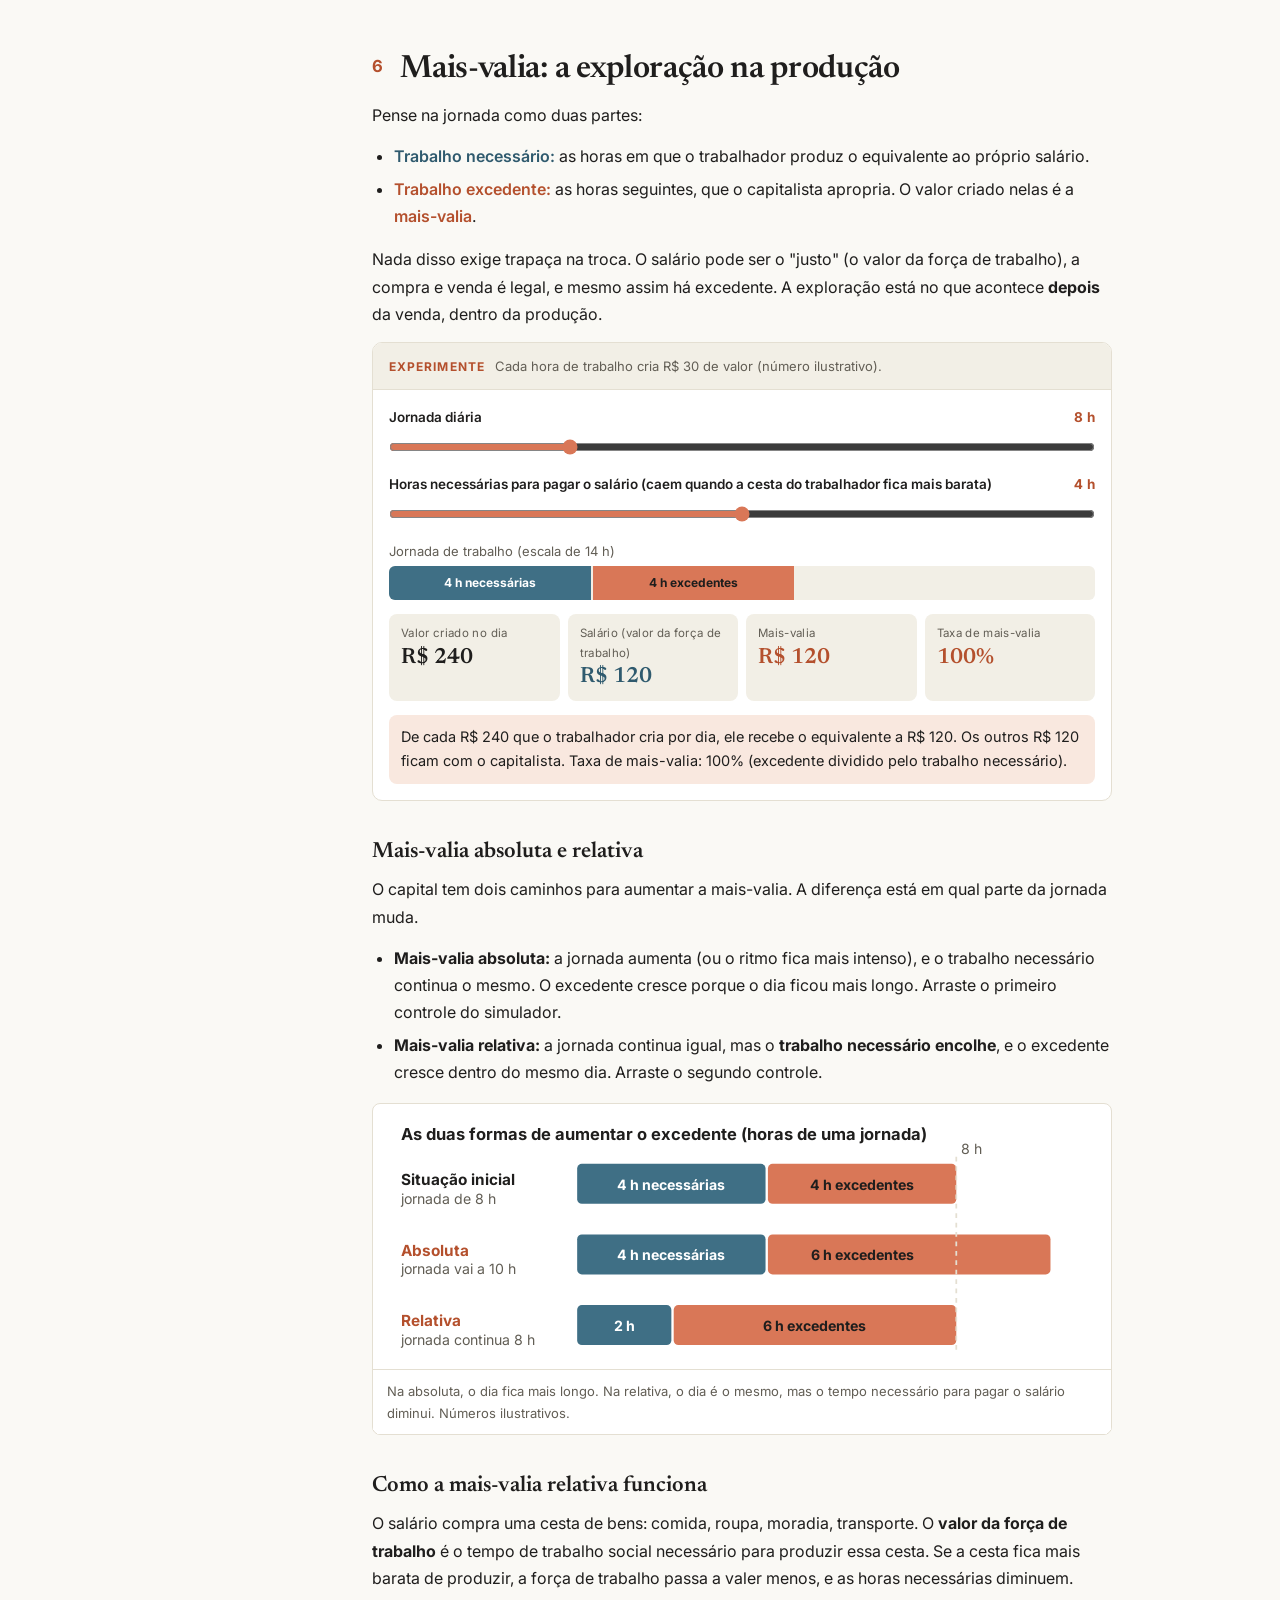
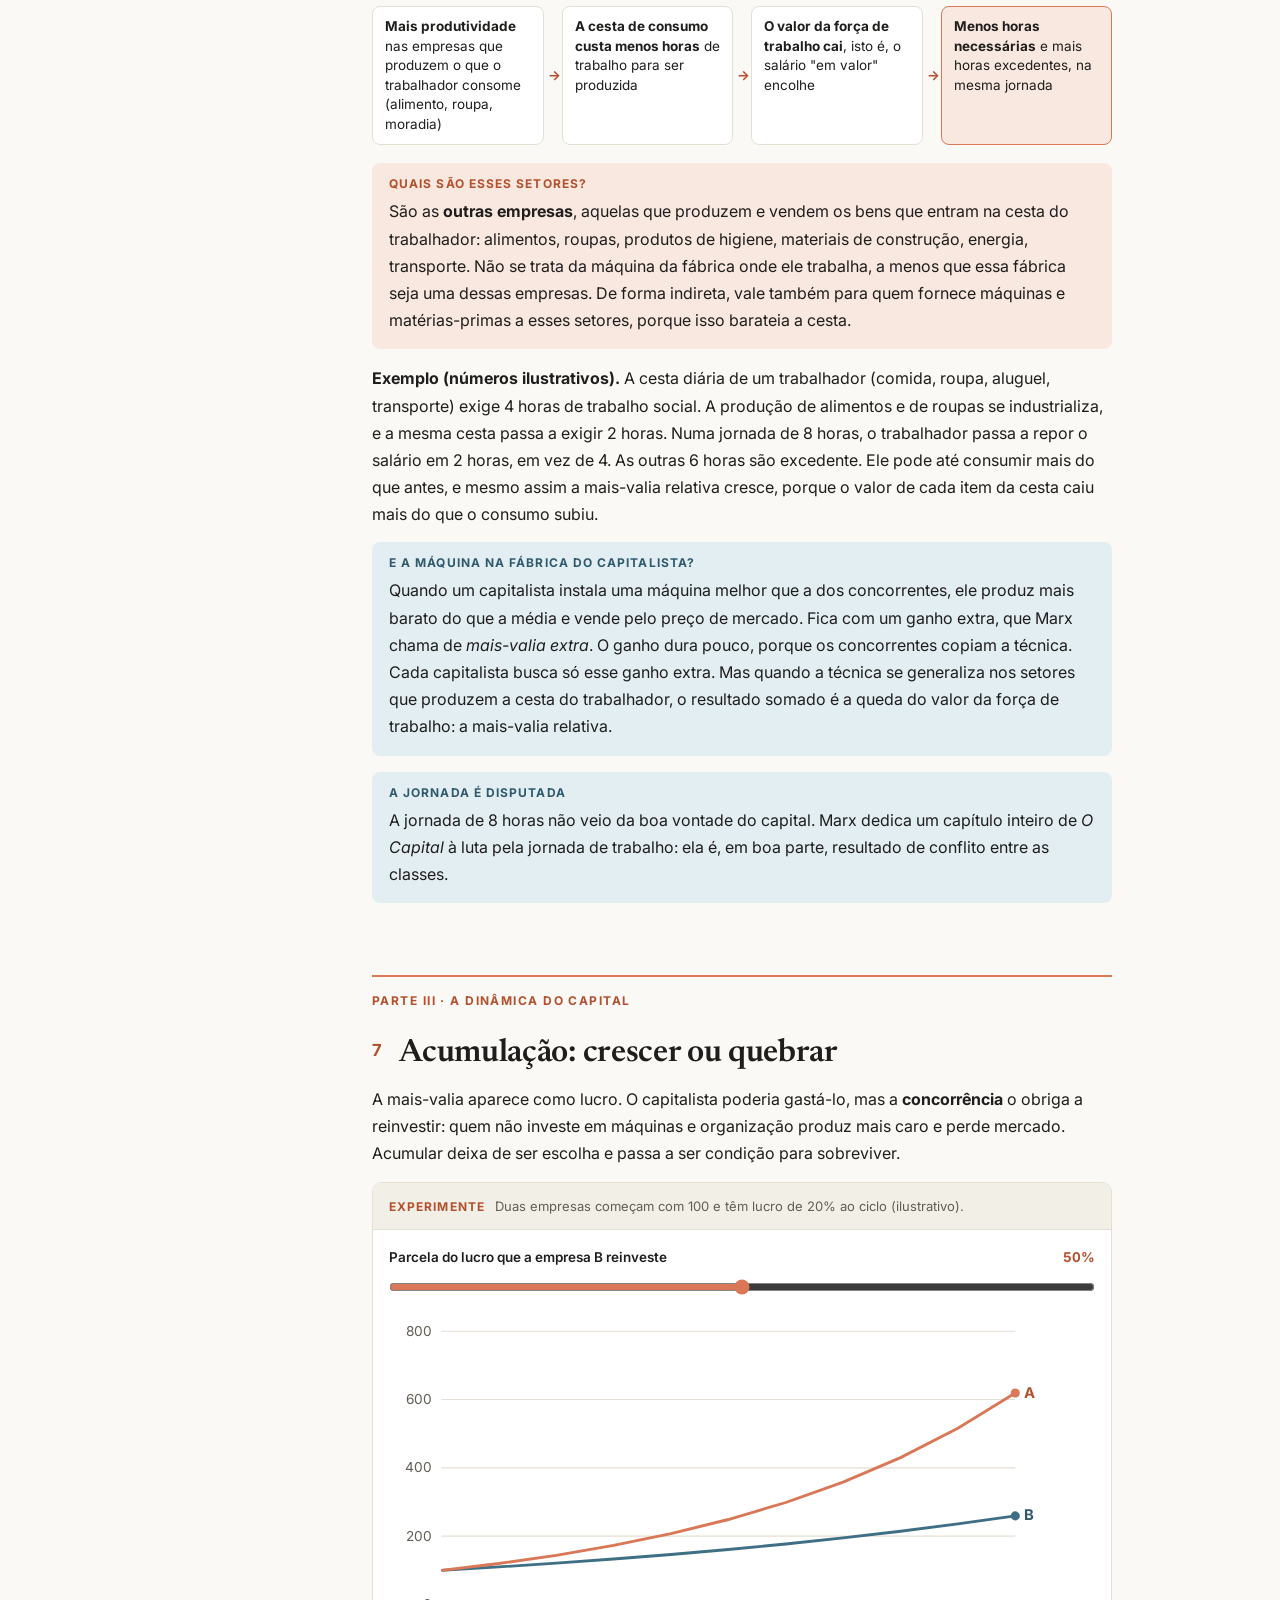
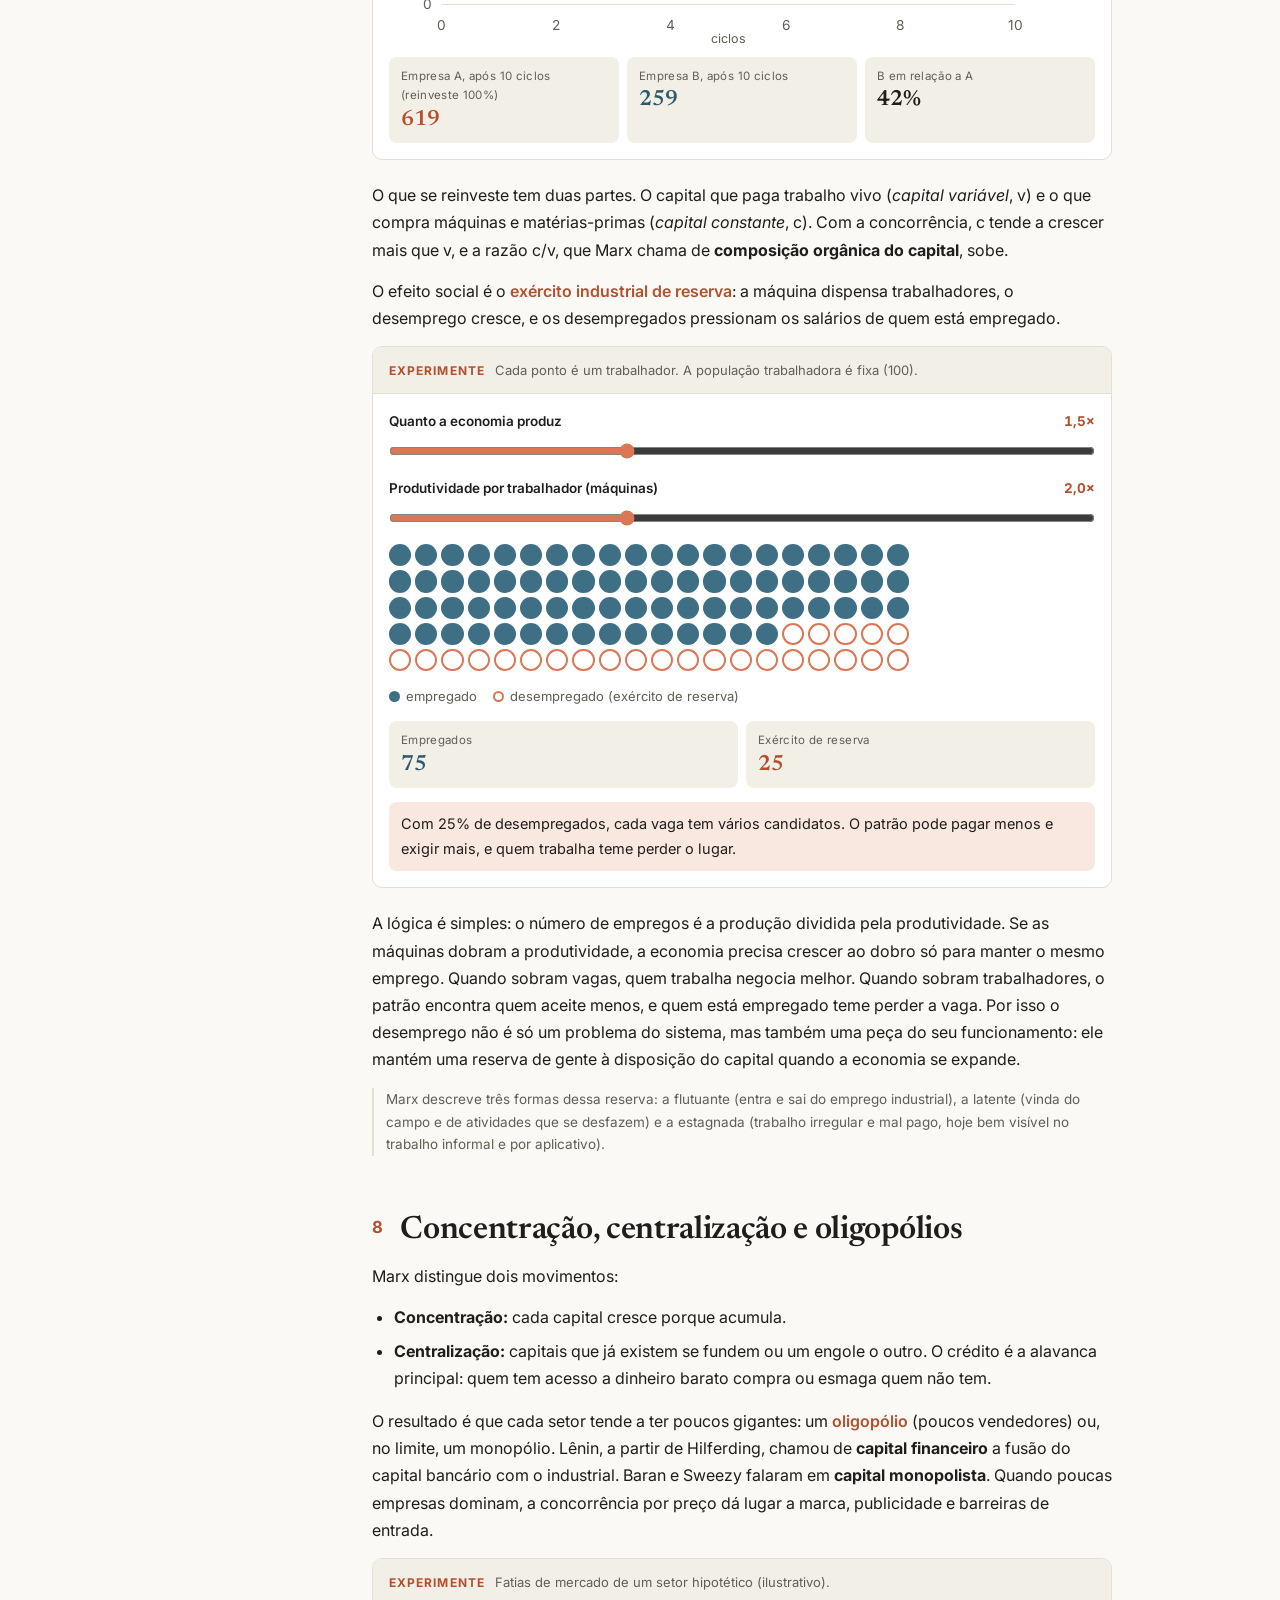
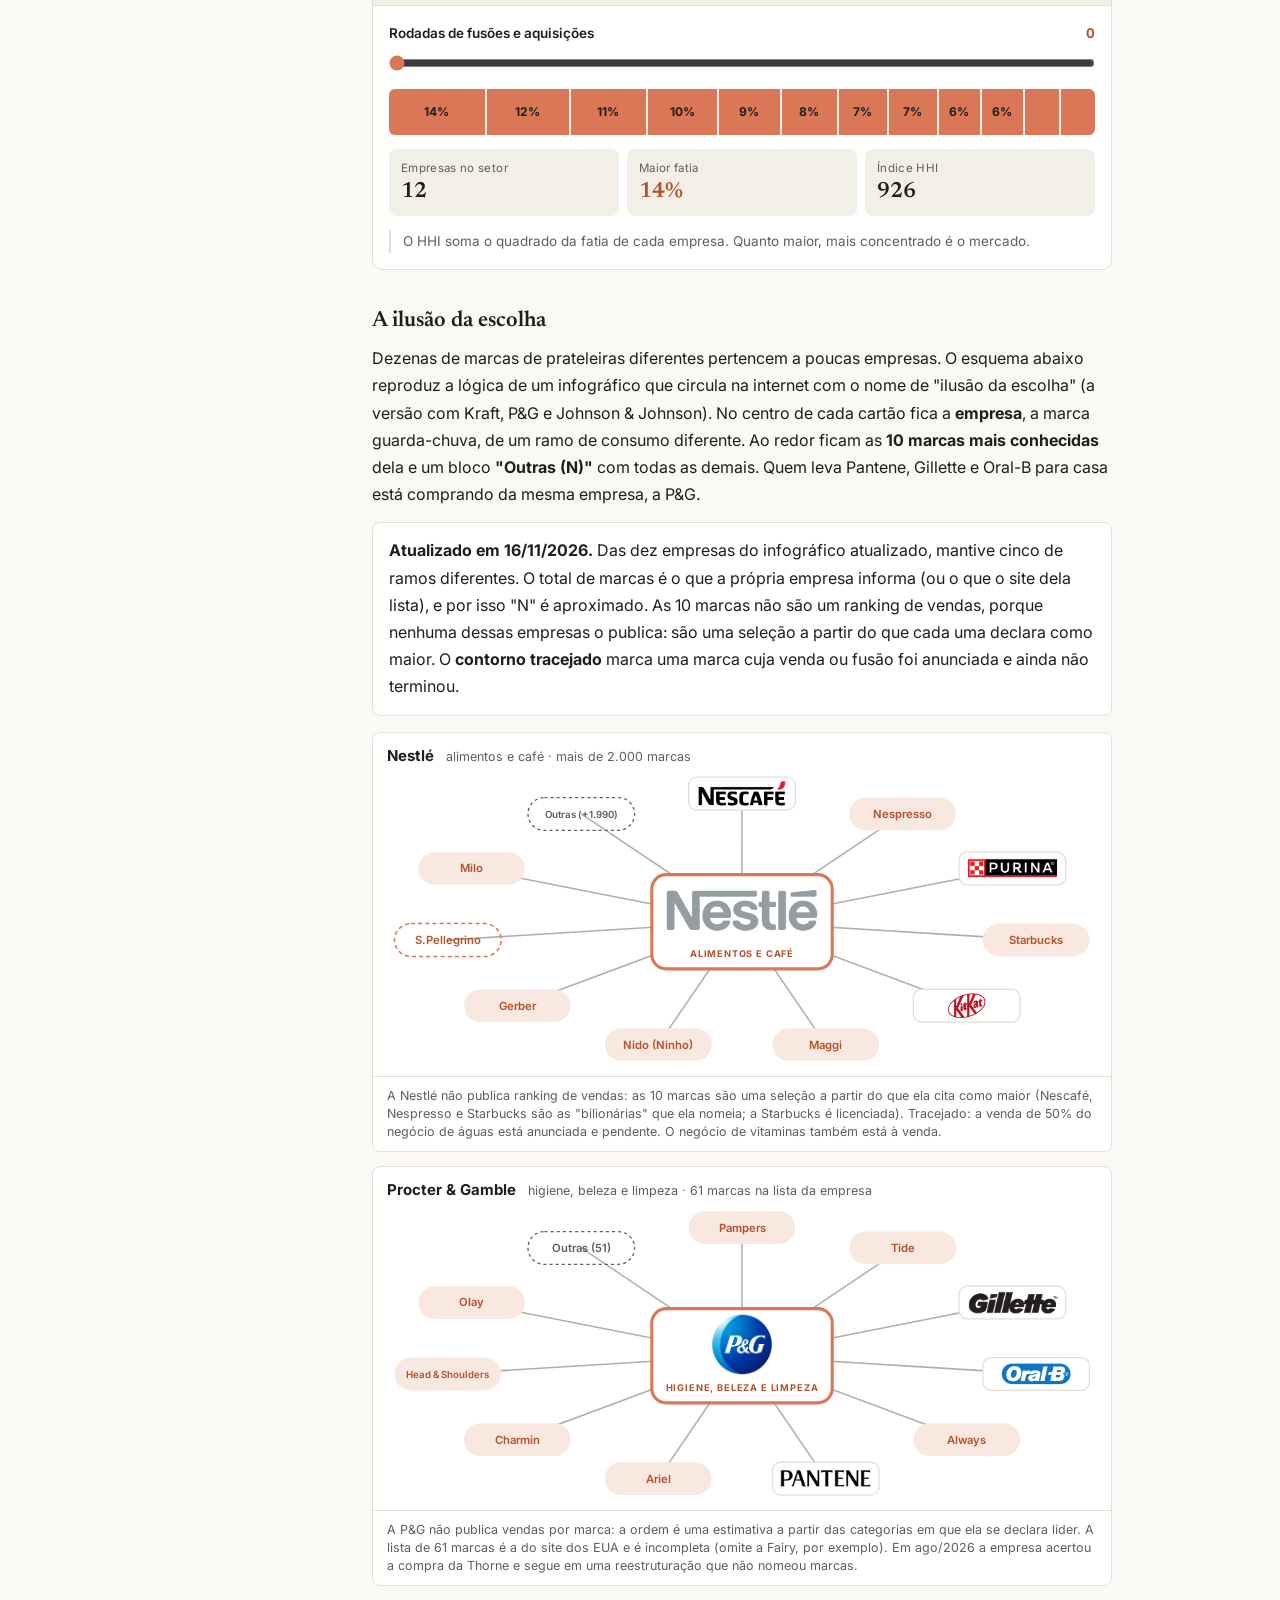
==== commit 5477d47b: "Trabalho abstrato conforme Marx: trabalho simples médio, trabalho complexo como simples multiplicado" ====
--- a/index.html
+++ b/index.html
@@ -342,7 +342,7 @@
 <p>Se um casaco e 20 varas de linho se trocam, eles têm algo em comum que não é a utilidade (casaco e linho servem para coisas diferentes). Para Marx, o que têm em comum é serem <b>produtos de trabalho humano</b>. Esse trabalho tem dois lados:</p>
 <div class="dgrid">
   <div class="dcard"><b class="dt"><i>C</i>Trabalho concreto</b><p>O ato específico, com suas técnicas e ferramentas. Cria o <b>valor de uso</b>. Exemplos: costurar uma camiseta, que passa a vestir; assar pão, que passa a alimentar; programar um aplicativo, que passa a funcionar.</p></div>
-  <div class="dcard"><b class="dt"><i>A</i>Trabalho abstrato</b><p>O mesmo trabalho visto só como gasto de tempo humano, sem olhar o que se faz. Cria o <b>valor</b>. Exemplo: 2 horas de costura, 2 horas de padaria e 2 horas de programação são trabalhos concretos diferentes, mas contam como as mesmas 2 horas de trabalho humano. É isso que permite comparar e trocar coisas tão diferentes.</p></div>
+  <div class="dcard"><b class="dt"><i>A</i>Trabalho abstrato</b><p>O mesmo trabalho visto só como gasto de tempo de trabalho humano, sem olhar o que se faz. Cria o <b>valor</b>. A unidade de medida é o trabalho simples médio. Exemplo: 2 horas de costura e 2 horas de padaria contam como 2 horas de trabalho simples, e 2 horas de programação, que é trabalho complexo, contam como mais horas de trabalho simples. É isso que permite comparar coisas tão diferentes.</p></div>
 </div>
 <p>Veja uma camiseta passo a passo. A matéria-prima já tem valor, e o trabalho de costura acrescenta valor novo (valores ilustrativos, em reais):</p>
 <figure class="diagram-fig">
@@ -368,29 +368,39 @@
 </svg>
 <figcaption>Uma camiseta de R$ 60 tem dois valores ao mesmo tempo: o de uso (vestir) e o de troca (R$ 60). Os valores são ilustrativos.</figcaption>
 </figure>
-<p>O trabalho abstrato é mais difícil de enxergar, porque ele só aparece na comparação. Veja o mesmo tempo de trabalho em três atividades diferentes:</p>
+<p>O trabalho abstrato só aparece na comparação. Para comparar trabalhos diferentes, Marx usa como unidade o <b>trabalho simples médio</b>: o gasto de força de trabalho que existe, em média, no organismo de qualquer pessoa comum, sem formação especial. O <b>trabalho complexo</b> (qualificado) conta como trabalho simples <i>multiplicado</i>: uma quantidade menor de trabalho complexo equivale a uma quantidade maior de trabalho simples. Veja três atividades de 2 horas, tratando, só para ilustrar, costurar e assar pães como trabalho simples e programar como trabalho complexo:</p>
 <figure class="diagram-fig">
-<svg viewBox="0 0 720 236" role="img" aria-label="Costurar, assar pão e programar são trabalhos concretos diferentes; cada um com 2 horas de trabalho médio conta como o mesmo trabalho abstrato e cria o mesmo valor novo.">
+<svg viewBox="0 0 720 236" role="img" aria-label="Costurar e assar pães, em 2 horas, contam como 2 horas de trabalho simples e criam R$ 35 de valor novo. Programar, em 2 horas, conta como 6 horas de trabalho simples e cria R$ 105.">
   <defs><marker id="ab-a" viewBox="0 0 8 8" refX="7" refY="4" markerWidth="8" markerHeight="8" orient="auto"><path d="M0 0L8 4L0 8z" class="mk-hot"/></marker></defs>
-  <text x="20" y="22" class="m">trabalho concreto: cada um é diferente</text>
-  <text x="700" y="22" text-anchor="end" class="m">trabalho abstrato: todos contam igual</text>
-  <rect class="bx" x="20" y="38" width="300" height="54" rx="8"/>
+  <text x="20" y="22" class="m">trabalho concreto (cada um é diferente)</text>
+  <text x="411" y="22" text-anchor="middle" class="m">trabalho abstrato (em horas simples)</text>
+  <text x="700" y="22" text-anchor="end" class="m">valor novo criado</text>
+  <rect class="bx" x="20" y="38" width="260" height="54" rx="8"/>
   <text x="36" y="62" class="b">Costurar uma camiseta</text><text x="36" y="80" class="m">2 horas · valor de uso: vestir</text>
-  <rect class="bx" x="20" y="100" width="300" height="54" rx="8"/>
+  <rect class="bx" x="20" y="100" width="260" height="54" rx="8"/>
   <text x="36" y="124" class="b">Assar pães</text><text x="36" y="142" class="m">2 horas · valor de uso: alimentar</text>
-  <rect class="bx" x="20" y="162" width="300" height="54" rx="8"/>
-  <text x="36" y="186" class="b">Programar um aplicativo</text><text x="36" y="204" class="m">2 horas · valor de uso: executar uma tarefa</text>
-  <path class="ln-hot" d="M322 65 L416 112" marker-end="url(#ab-a)"/>
-  <path class="ln-hot" d="M322 127 L416 127" marker-end="url(#ab-a)"/>
-  <path class="ln-hot" d="M322 189 L416 142" marker-end="url(#ab-a)"/>
-  <rect class="bx-hot" x="420" y="72" width="280" height="110" rx="8"/>
-  <text x="560" y="104" text-anchor="middle" class="b">2 horas de trabalho humano</text>
-  <text x="560" y="124" text-anchor="middle" class="m">(de complexidade média)</text>
-  <text x="560" y="156" text-anchor="middle" class="hot b">= R$ 35 de valor novo</text>
+  <rect class="bx" x="20" y="162" width="260" height="54" rx="8"/>
+  <text x="36" y="186" class="b">Programar um aplicativo</text><text x="36" y="204" class="m">2 horas · formação longa</text>
+  <path class="ln-hot" d="M282 65 H312" marker-end="url(#ab-a)"/>
+  <path class="ln-hot" d="M282 127 H312" marker-end="url(#ab-a)"/>
+  <path class="ln-hot" d="M282 189 H312" marker-end="url(#ab-a)"/>
+  <rect class="bx-hot" x="316" y="38" width="190" height="54" rx="8"/>
+  <text x="411" y="62" text-anchor="middle" class="b">conta como 2 h</text><text x="411" y="80" text-anchor="middle" class="m">de trabalho simples</text>
+  <rect class="bx-hot" x="316" y="100" width="190" height="54" rx="8"/>
+  <text x="411" y="124" text-anchor="middle" class="b">conta como 2 h</text><text x="411" y="142" text-anchor="middle" class="m">de trabalho simples</text>
+  <rect class="bx-hot" x="316" y="162" width="190" height="54" rx="8"/>
+  <text x="411" y="186" text-anchor="middle" class="b">conta como 6 h</text><text x="411" y="204" text-anchor="middle" class="m">de trabalho simples (multiplicado)</text>
+  <path class="ln-hot" d="M508 65 H538" marker-end="url(#ab-a)"/>
+  <path class="ln-hot" d="M508 127 H538" marker-end="url(#ab-a)"/>
+  <path class="ln-hot" d="M508 189 H538" marker-end="url(#ab-a)"/>
+  <rect class="bx" x="542" y="38" width="158" height="54" rx="8"/><text x="621" y="70" text-anchor="middle" class="hot b">R$ 35</text>
+  <rect class="bx" x="542" y="100" width="158" height="54" rx="8"/><text x="621" y="132" text-anchor="middle" class="hot b">R$ 35</text>
+  <rect class="bx" x="542" y="162" width="158" height="54" rx="8"/><text x="621" y="194" text-anchor="middle" class="hot b">R$ 105</text>
 </svg>
-<figcaption>Os três trabalhos criam coisas diferentes (valores de uso), mas, para a troca, contam como o mesmo gasto de 2 horas de trabalho humano. Os valores são ilustrativos.</figcaption>
+<figcaption>As três atividades criam coisas diferentes (valores de uso), mas para a troca só importa quantas horas de trabalho simples cada uma representa. A multiplicação por 3 e os valores em reais são ilustrativos.</figcaption>
 </figure>
-<p>O <span class="term">valor</span> de uma mercadoria é medido pelo <b>tempo de trabalho socialmente necessário</b>: o tempo exigido nas condições médias de produtividade da sociedade. Se um artesão leva 10 horas para costurar uma camiseta que uma fábrica faz em 2, o mercado reconhece só as 2 horas. As 8 horas extras não aumentam o valor; são perda para o artesão.</p>
+<p>Quem define quantas horas de trabalho simples vale uma hora de trabalho complexo? Marx não dá uma fórmula. Diz que essas proporções "são fixadas por meio de um processo social nas costas dos produtores e parecem-lhes, portanto, dadas pela tradição" (<i>O Capital</i>, Livro I, cap. 1, seção 2). No capítulo 7, explica que o trabalho qualificado é o gasto de uma força de trabalho que custou mais tempo e trabalho para ser produzida; por isso ela tem valor mais alto e cria, no mesmo tempo, valores proporcionalmente maiores. Para ele, reduzir o trabalho qualificado ao trabalho social médio é inevitável em todo processo de criação de valor, e o exemplo que dá é um dia de trabalho qualificado para seis de não qualificado. Numa nota, acrescenta que a distinção entre qualificado e não qualificado se apoia em parte em ilusão e em parte na situação desamparada de certos grupos de trabalhadores. Para simplificar, Marx passa a tratar todo trabalho como simples, e este guia faz o mesmo nas próximas seções.</p>
+<p>O <span class="term">valor</span> de uma mercadoria é medido pelo <b>tempo de trabalho socialmente necessário</b>: o tempo exigido nas condições normais de produção, com o grau médio de destreza e de intensidade do trabalho da época. Se um artesão leva 10 horas para costurar uma camiseta que uma fábrica faz em 2, o mercado reconhece só as 2 horas. As 8 horas extras não aumentam o valor; são perda para o artesão.</p>
 <p>O <b>preço</b> é a expressão do valor em dinheiro. Ele oscila com a oferta e a demanda, mas em torno do valor.</p>
 
 <h2 id="dinheiro-e-fetichismo"><span class="n">3 </span>Dinheiro e fetichismo da mercadoria</h2>
@@ -974,6 +984,7 @@
 
 <h3 id="fontes">Fontes dos fatos citados</h3>
 <ul class="sources">
+  <li>Trabalho simples e trabalho complexo (Marx, <i>O Capital</i>, Livro I): <a href="https://www.marxists.org/portugues/marx/1867/capital/livro1/cap01/02.htm" target="_blank" rel="noopener">cap. 1, seção 2</a> e <a href="https://www.marxists.org/archive/marx/works/1867-c1/ch07.htm" target="_blank" rel="noopener">cap. 7 (em inglês)</a>. As citações em português vêm da tradução portuguesa publicada no Marxists Internet Archive, e as passagens do capítulo 7 vêm da versão em inglês.</li>
   <li>Imóveis vagos e déficit de moradia (Censo 2022): <a href="https://apublica.org/2023/06/censo-2022-brasil-tem-11-milhoes-de-casas-e-apartamentos-vagos/" target="_blank" rel="noopener">Agência Pública</a> e <a href="https://brasildefato.com.br/2023/07/17/o-brasil-tem-11-milhoes-de-domicilios-vazios-e-6-milhoes-de-familias-sem-ter-onde-morar/" target="_blank" rel="noopener">Brasil de Fato</a>. Os números de São Paulo (588 mil imóveis vagos; 31,9 mil pessoas em situação de rua em 2021) vêm de reportagens e não foram conferidos nas tabelas do IBGE e da prefeitura. Os dois levantamentos são de anos e metodologias diferentes.</li>
   <li>Desperdício de alimentos: <a href="https://news.un.org/en/node/1148036" target="_blank" rel="noopener">ONU News</a>, sobre o Food Waste Index 2024 do PNUMA.</li>
   <li>Roupas no Atacama: <a href="https://www.rte.ie/news/2021/1108/1258514-climate-change-fast-fashion-chile" target="_blank" rel="noopener">RTÉ</a> e <a href="https://www.nationalgeographic.com/environment/article/chile-fashion-pollution" target="_blank" rel="noopener">National Geographic</a>. As estimativas variam entre as fontes.</li>
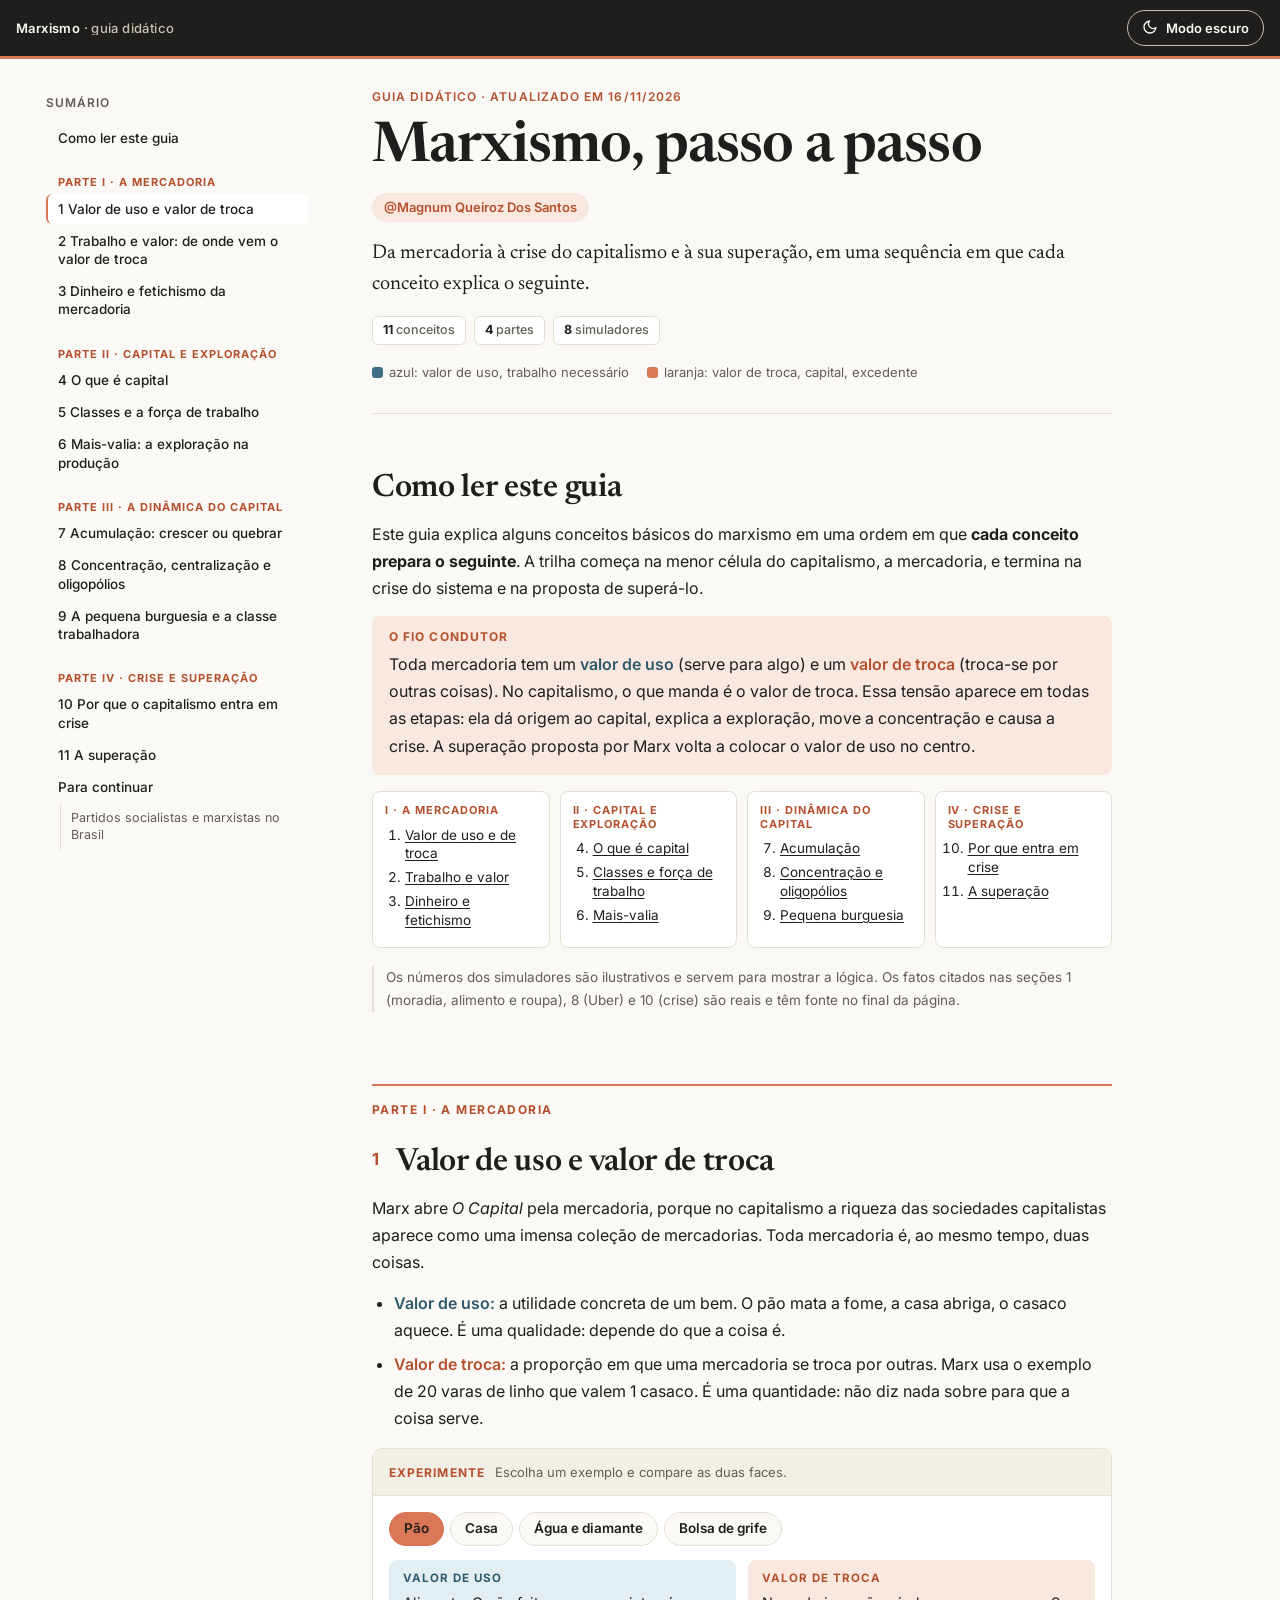
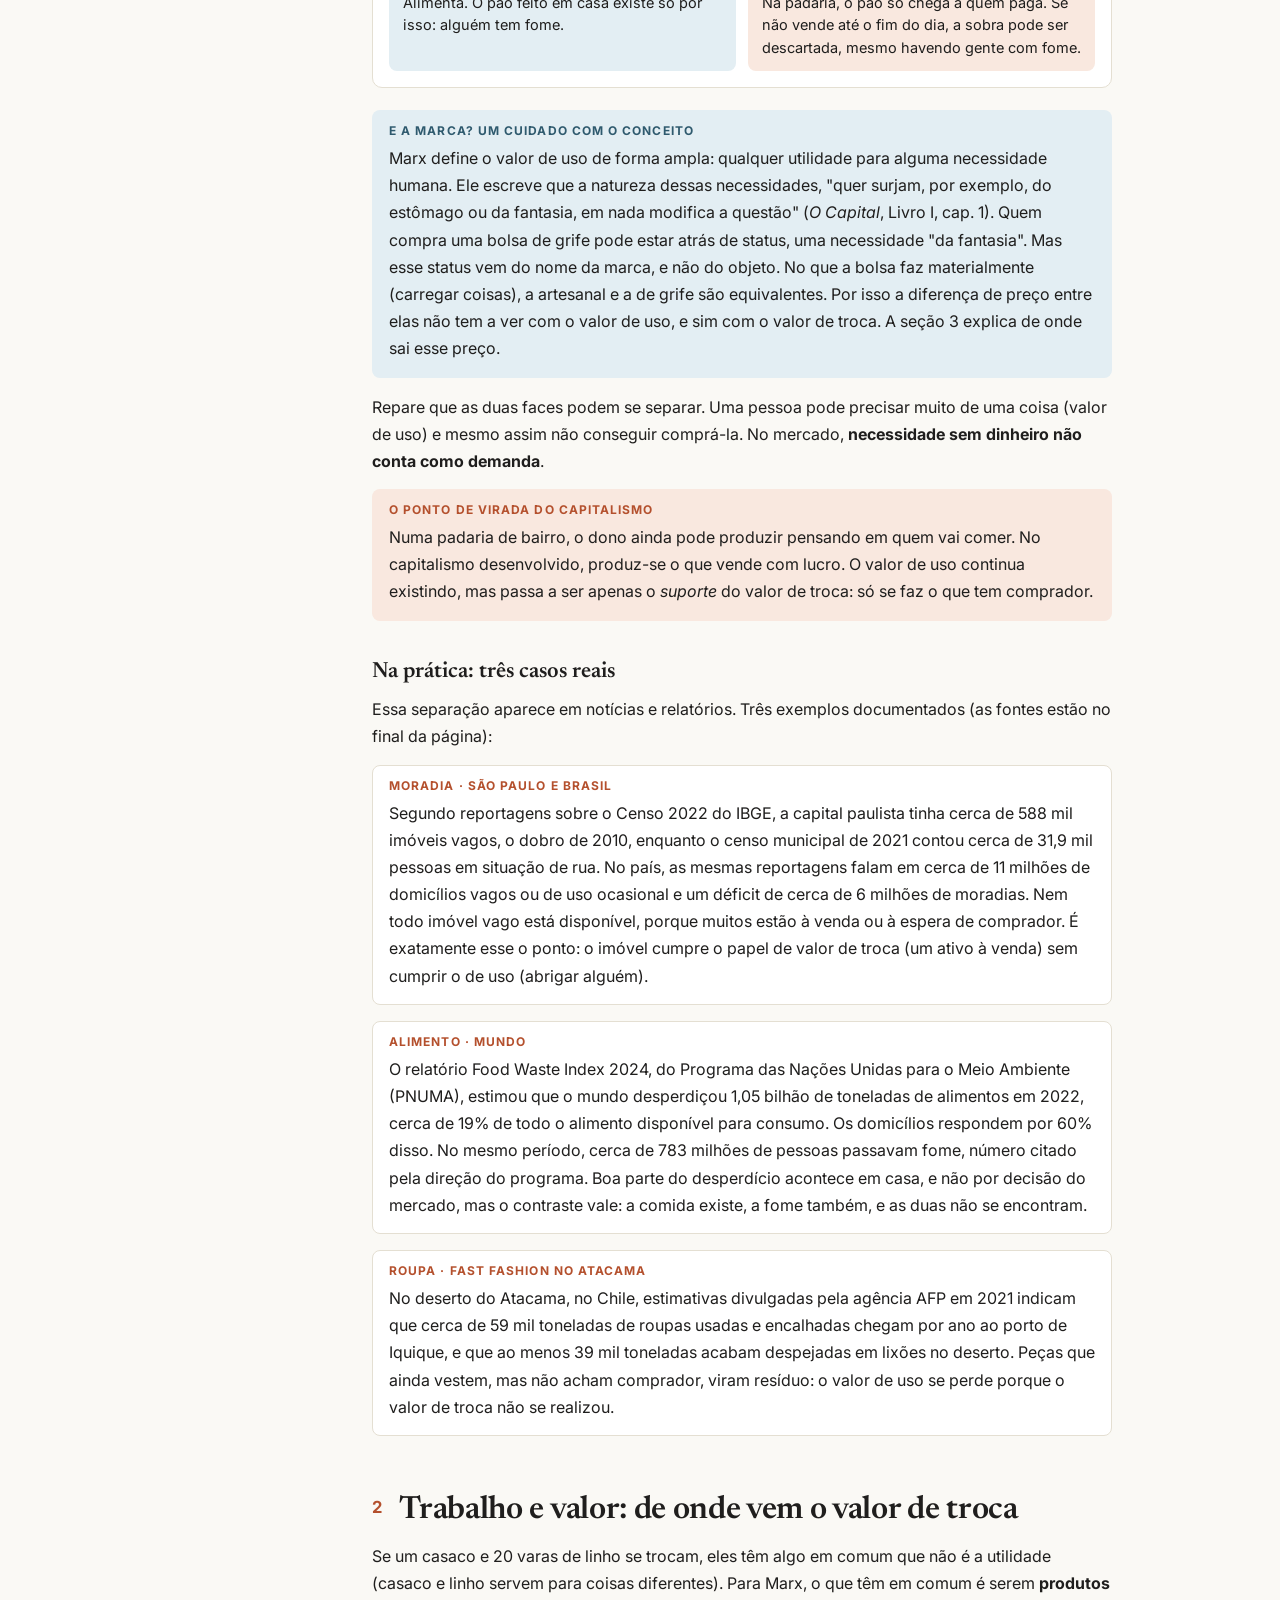
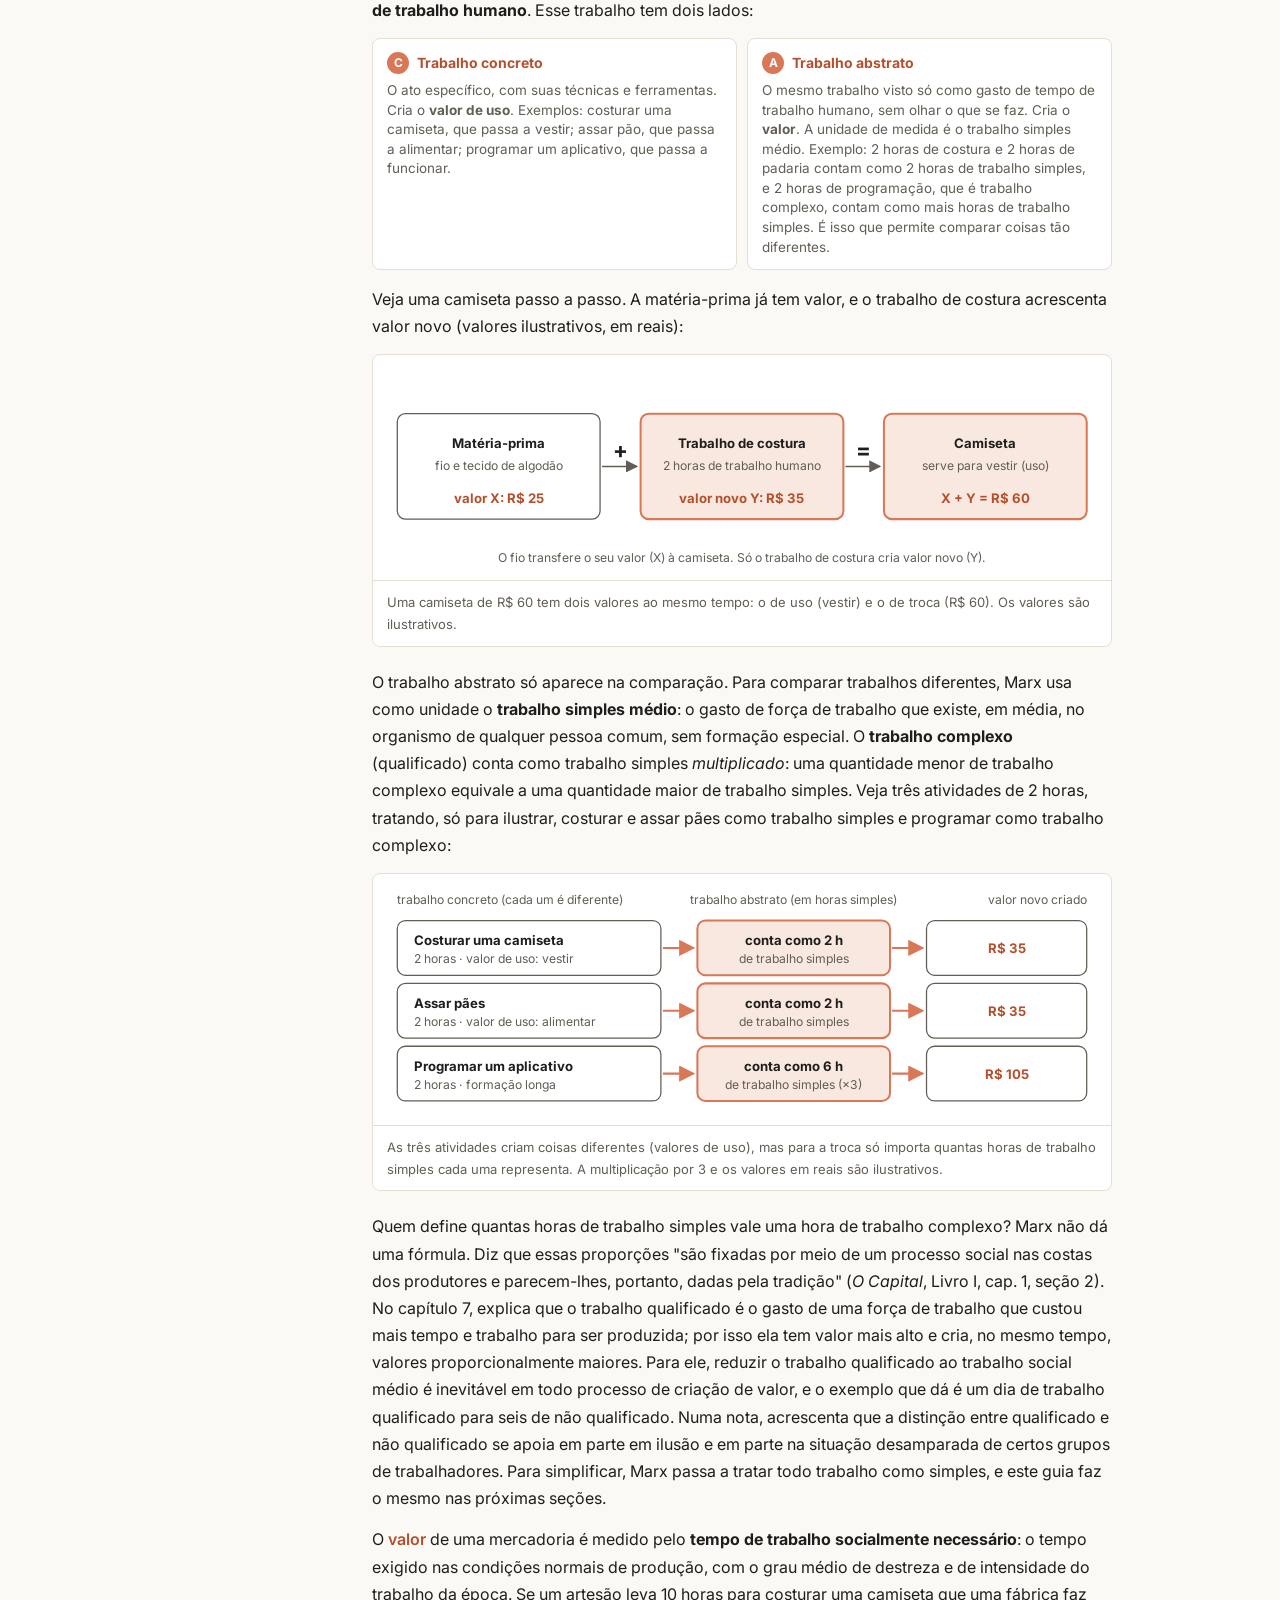
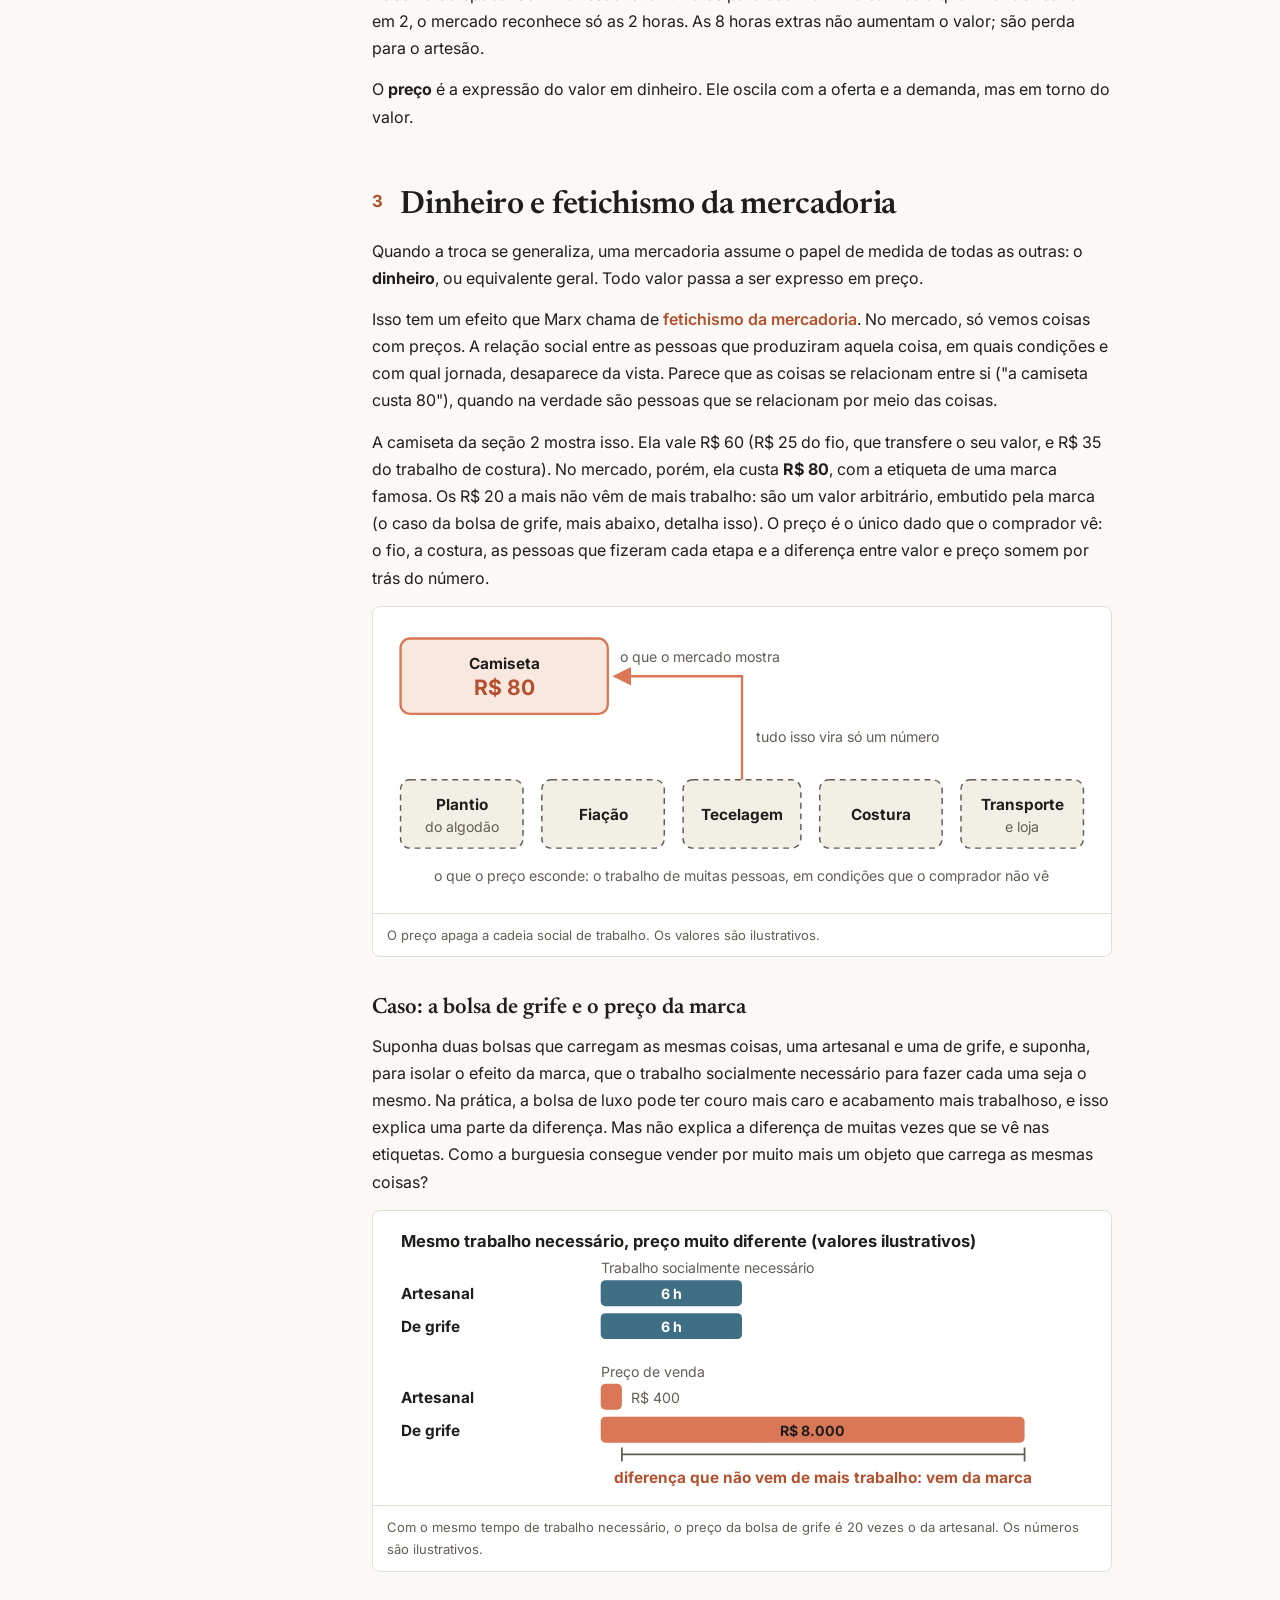
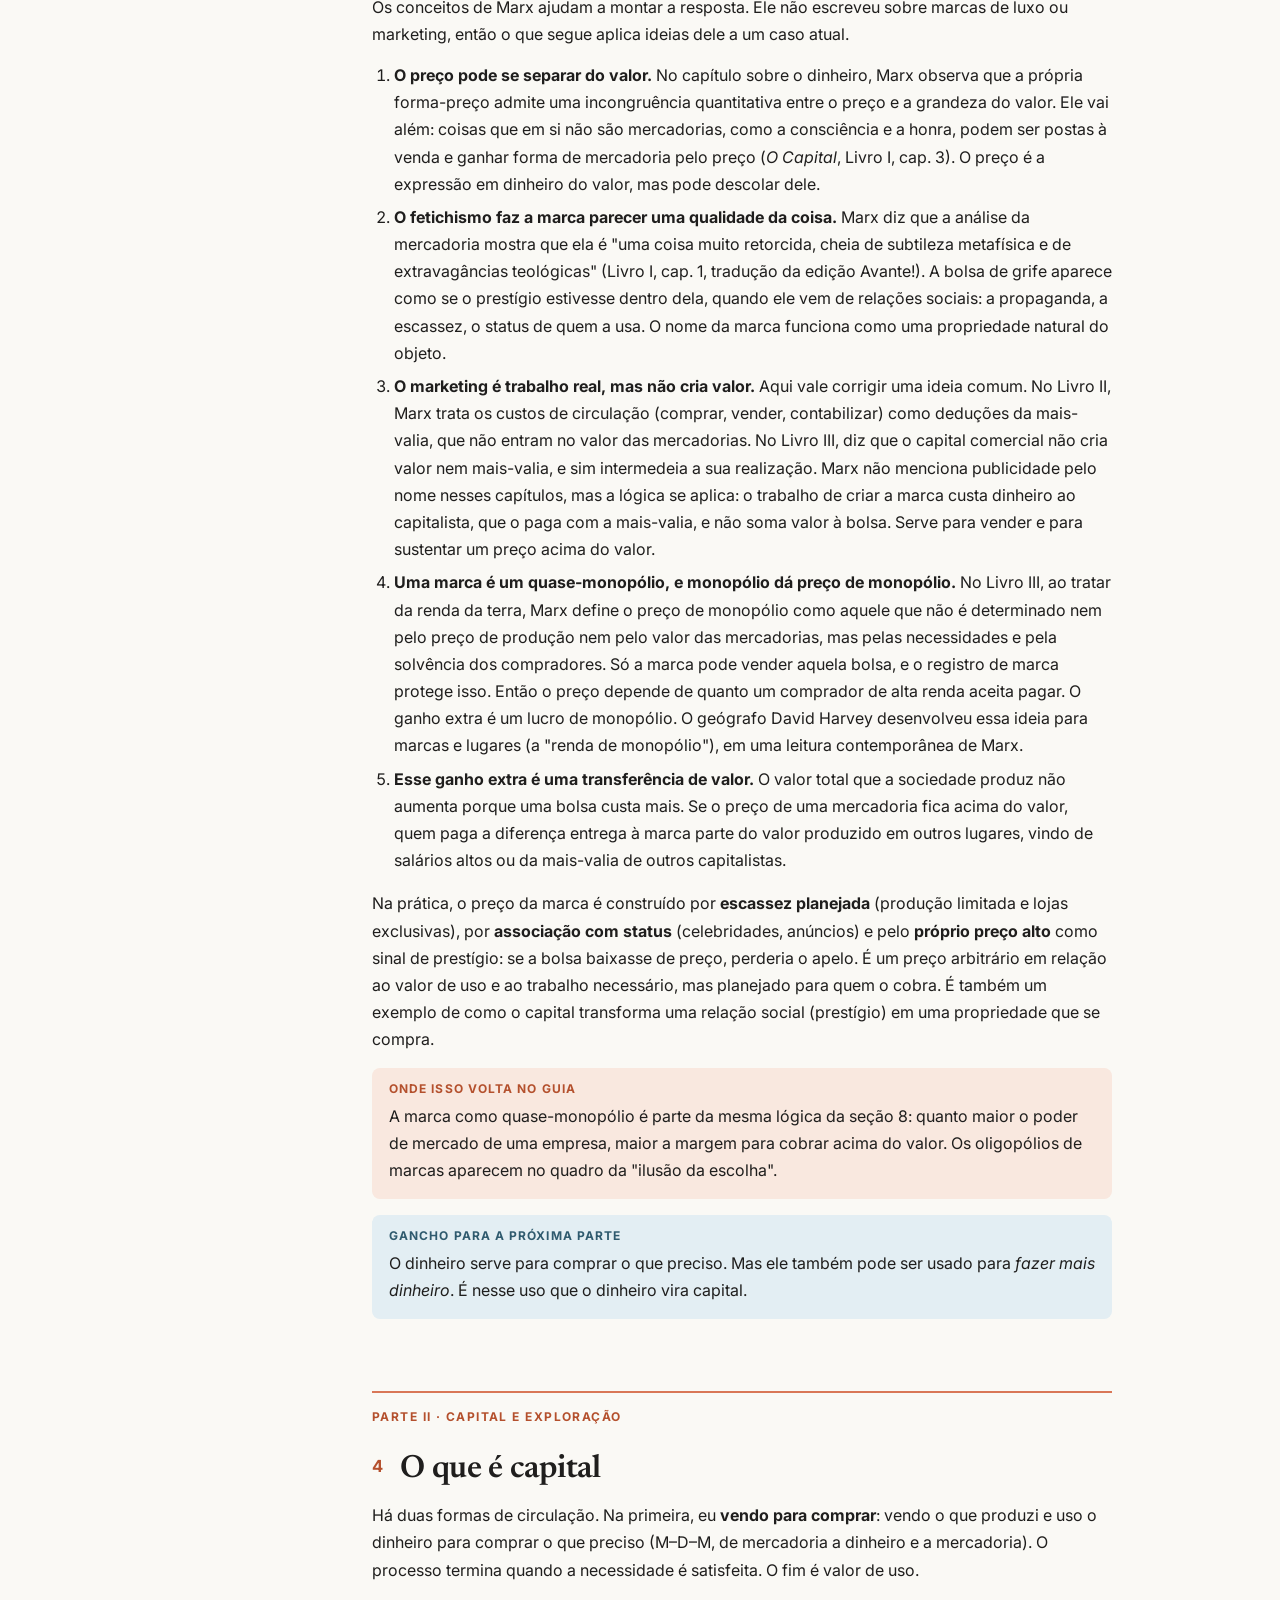
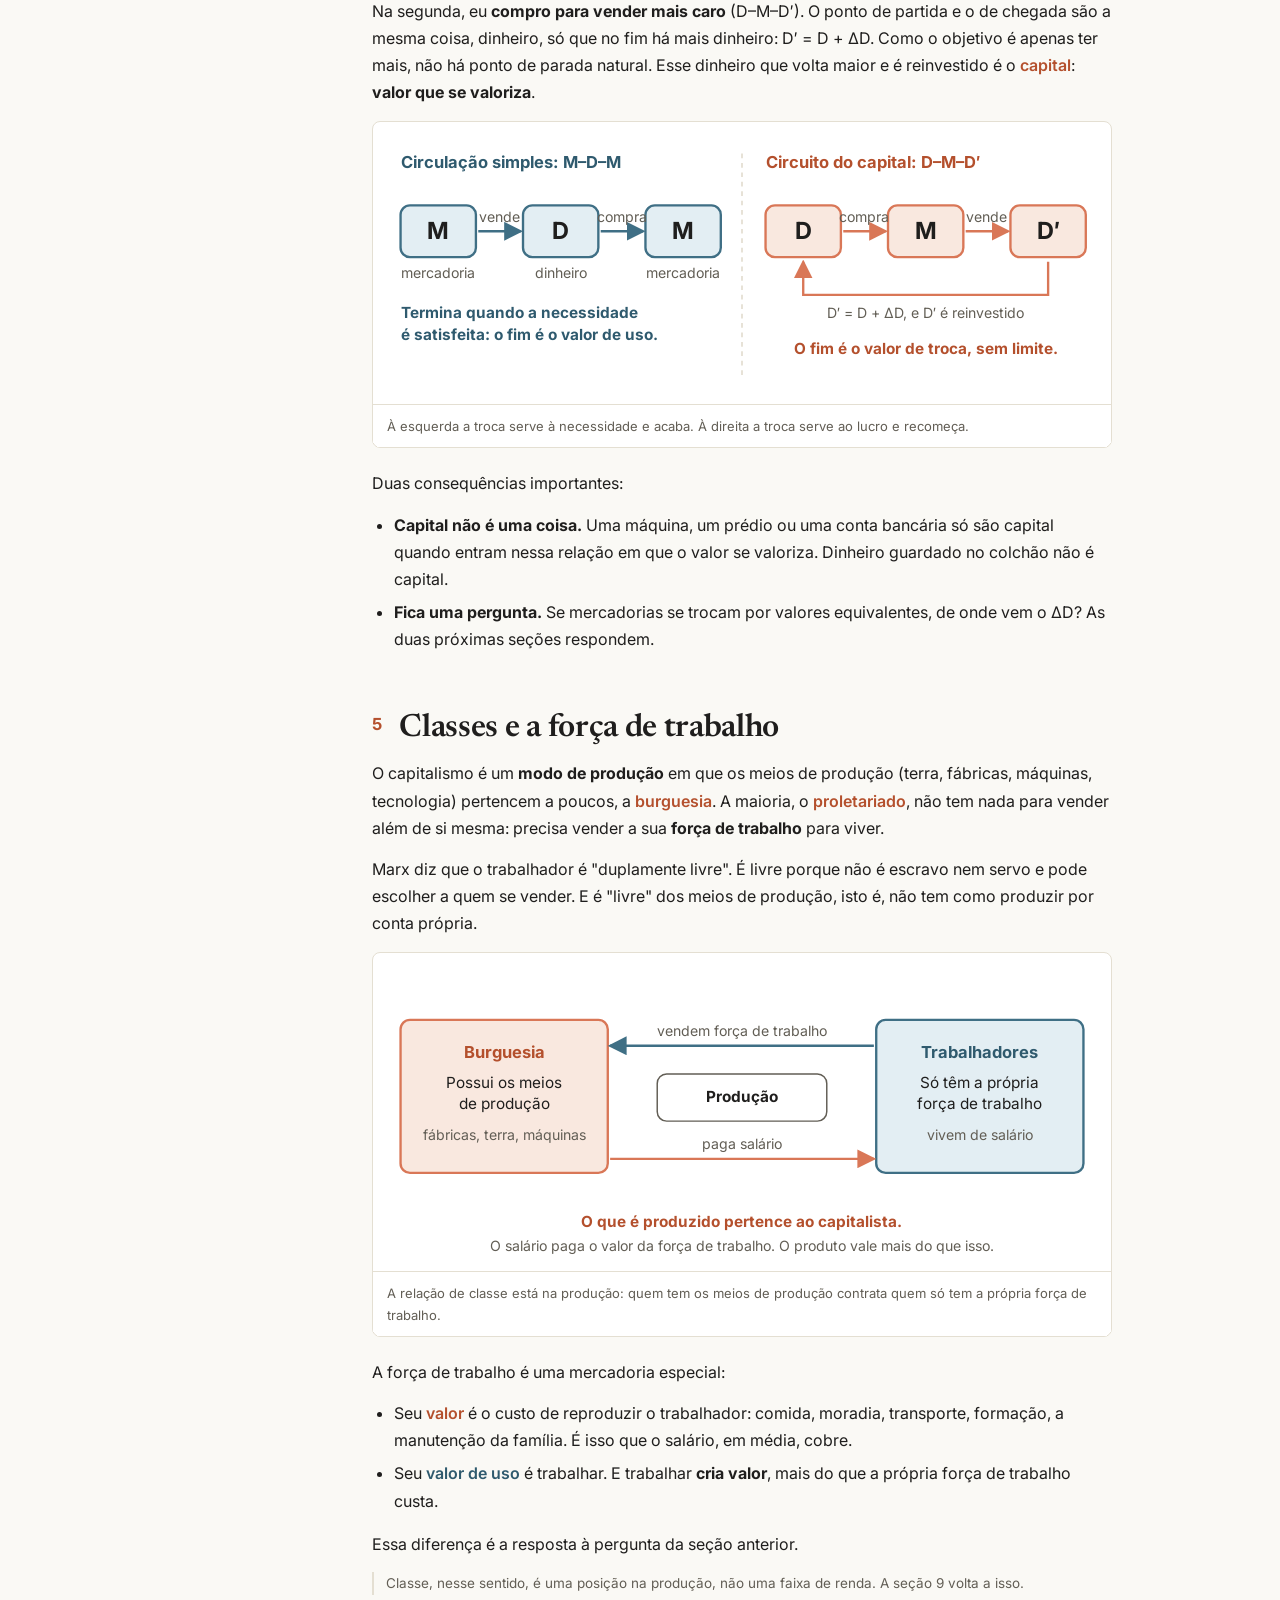
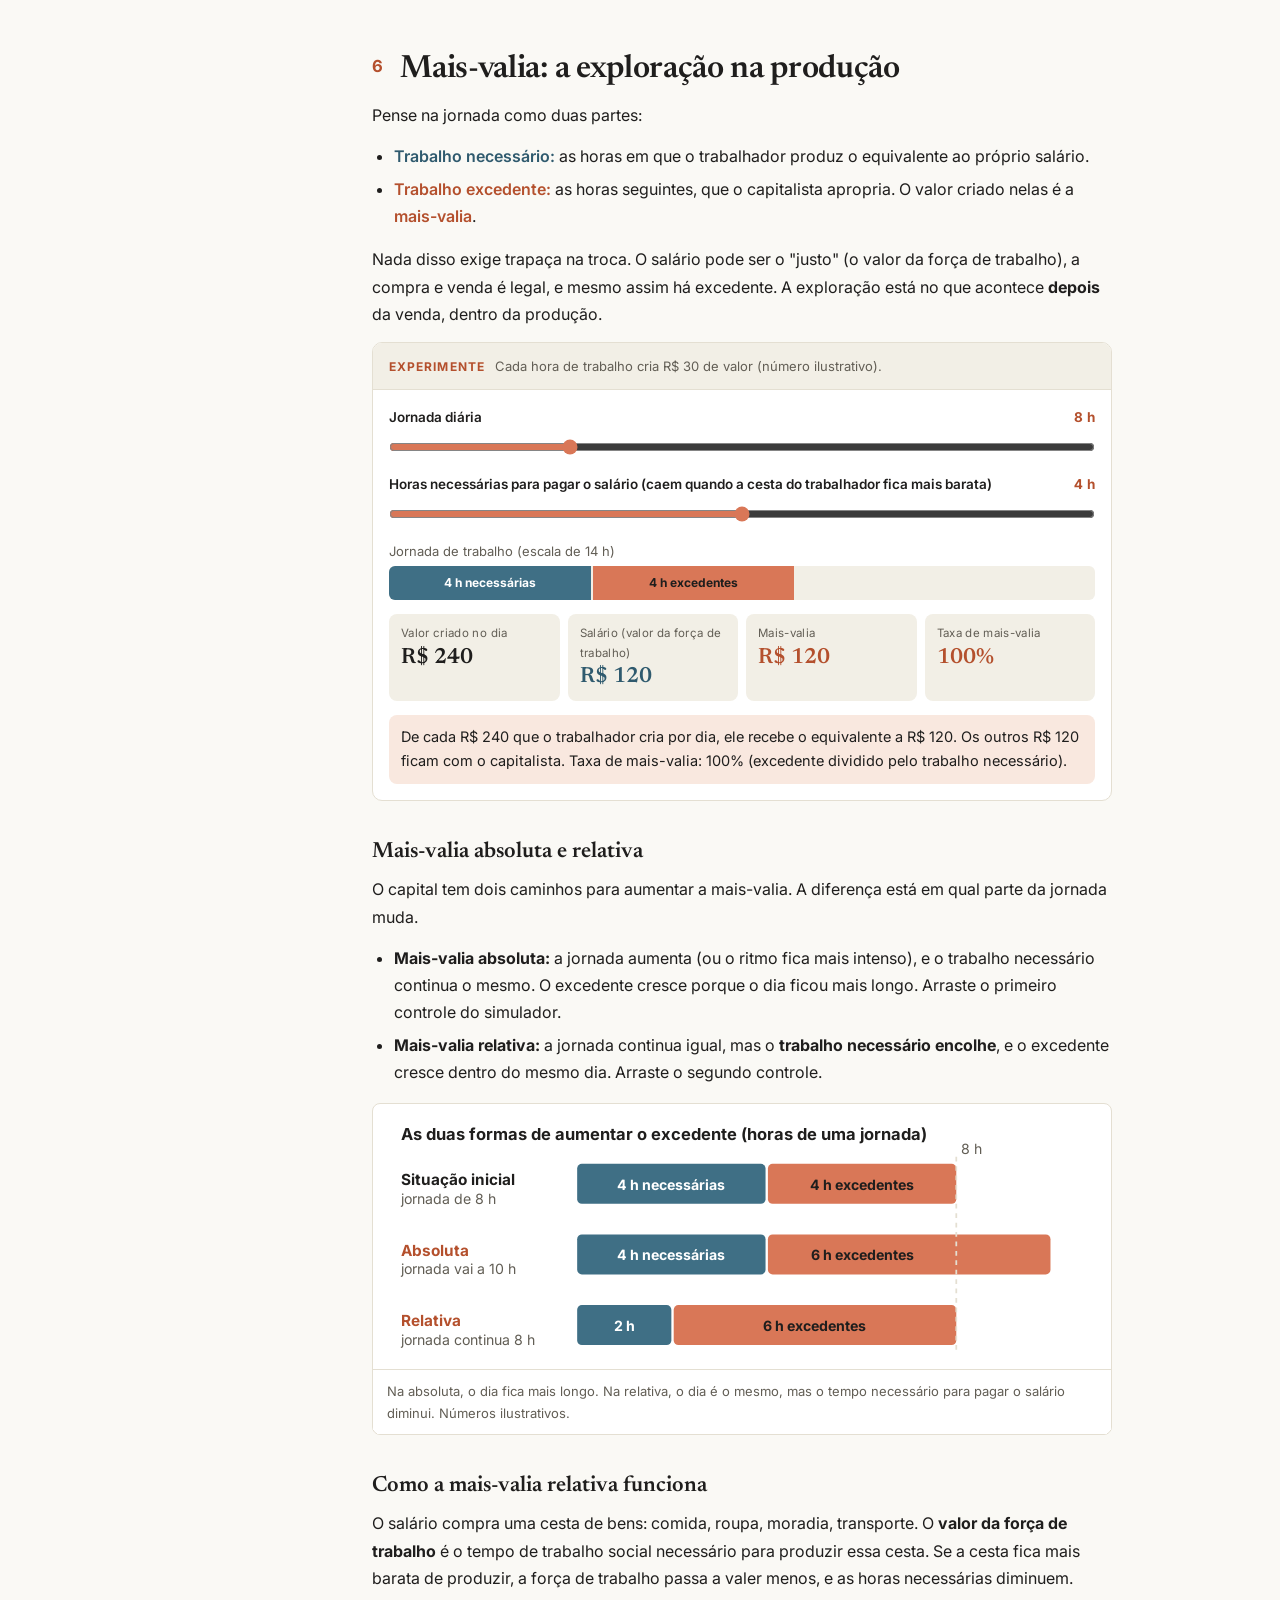
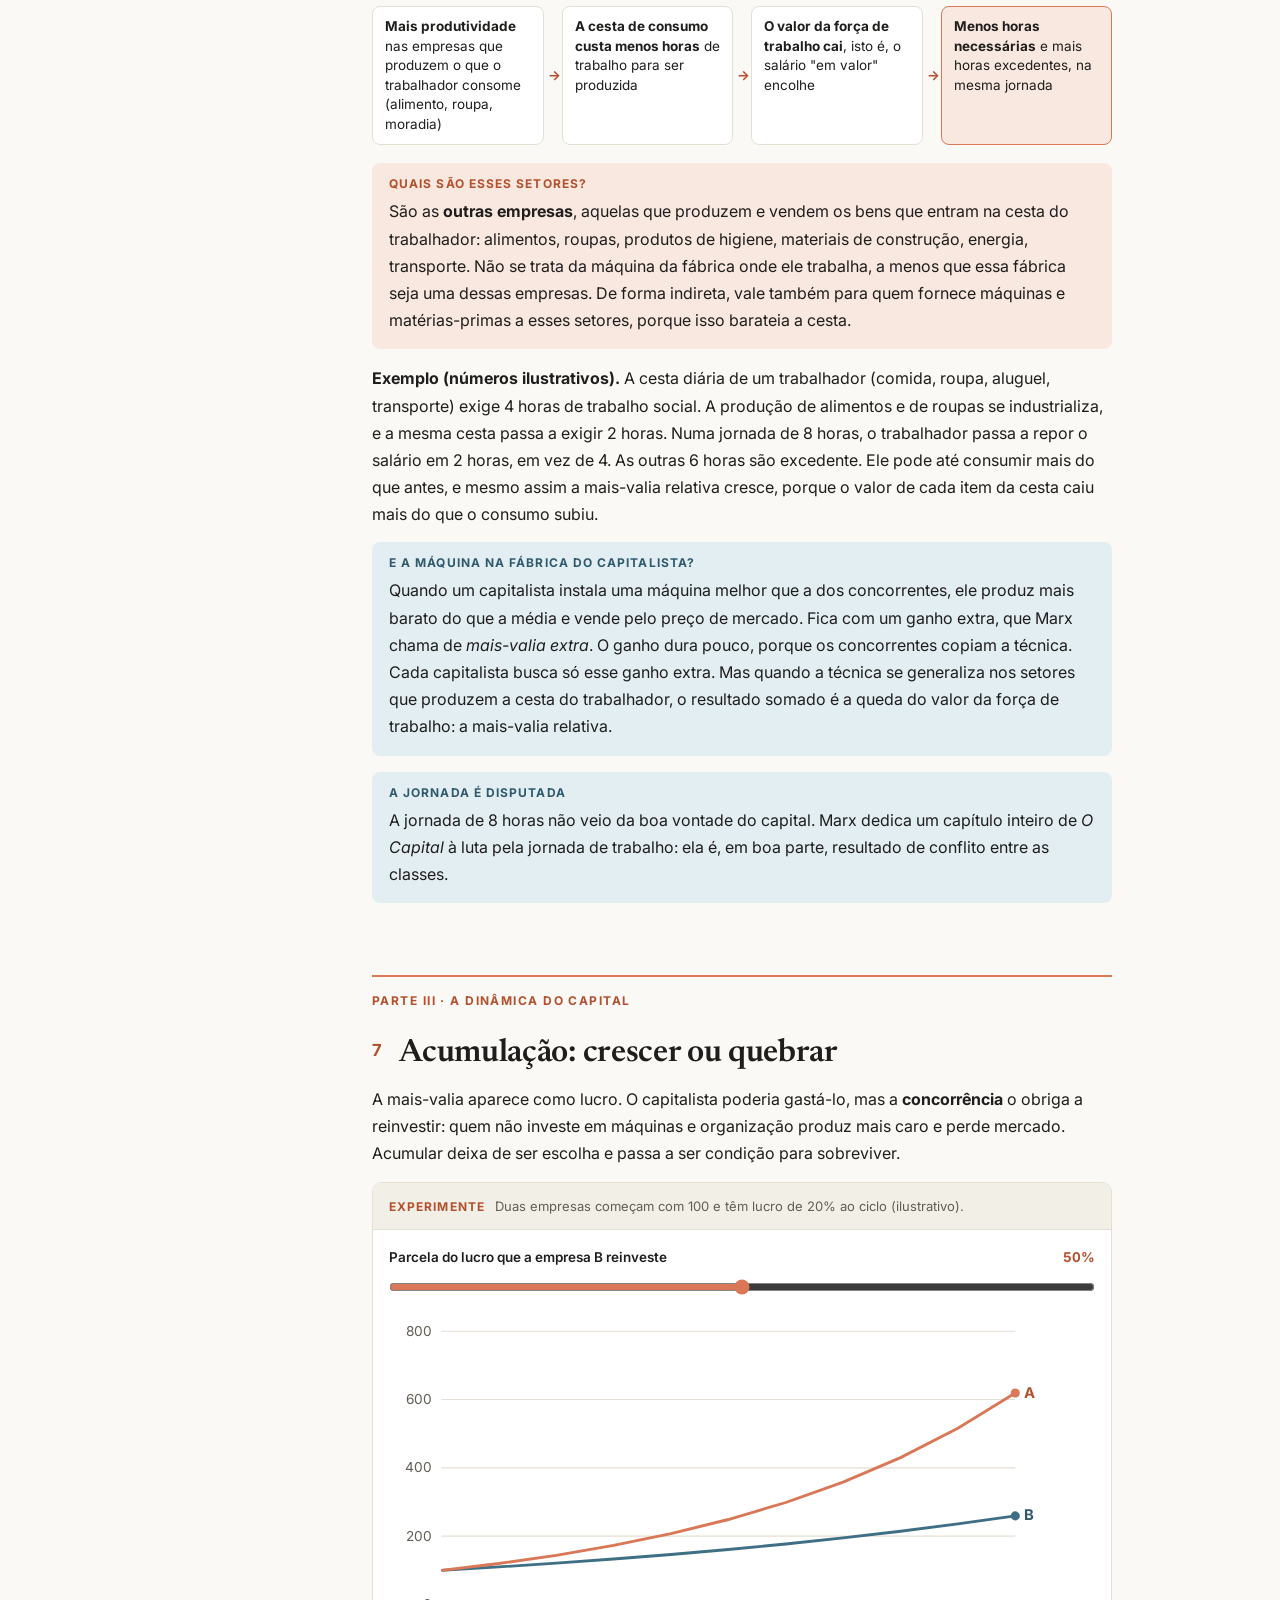
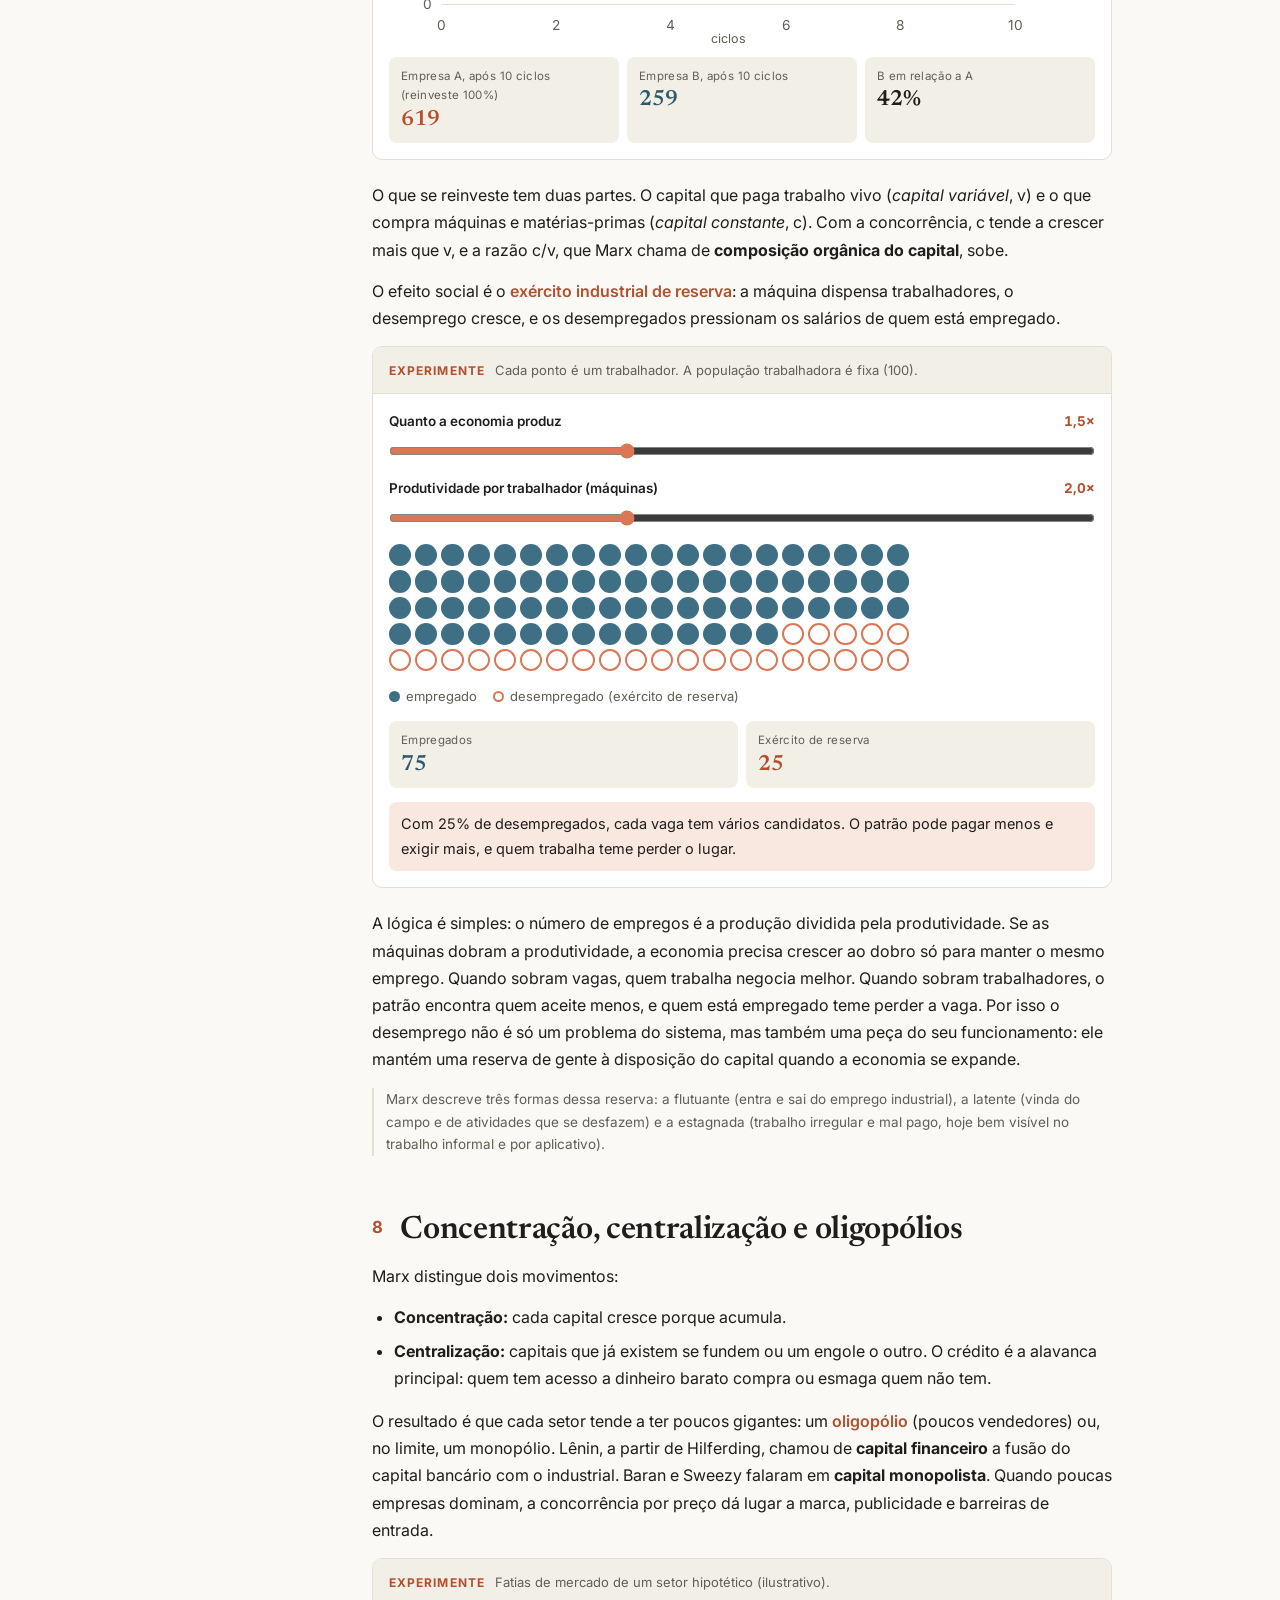
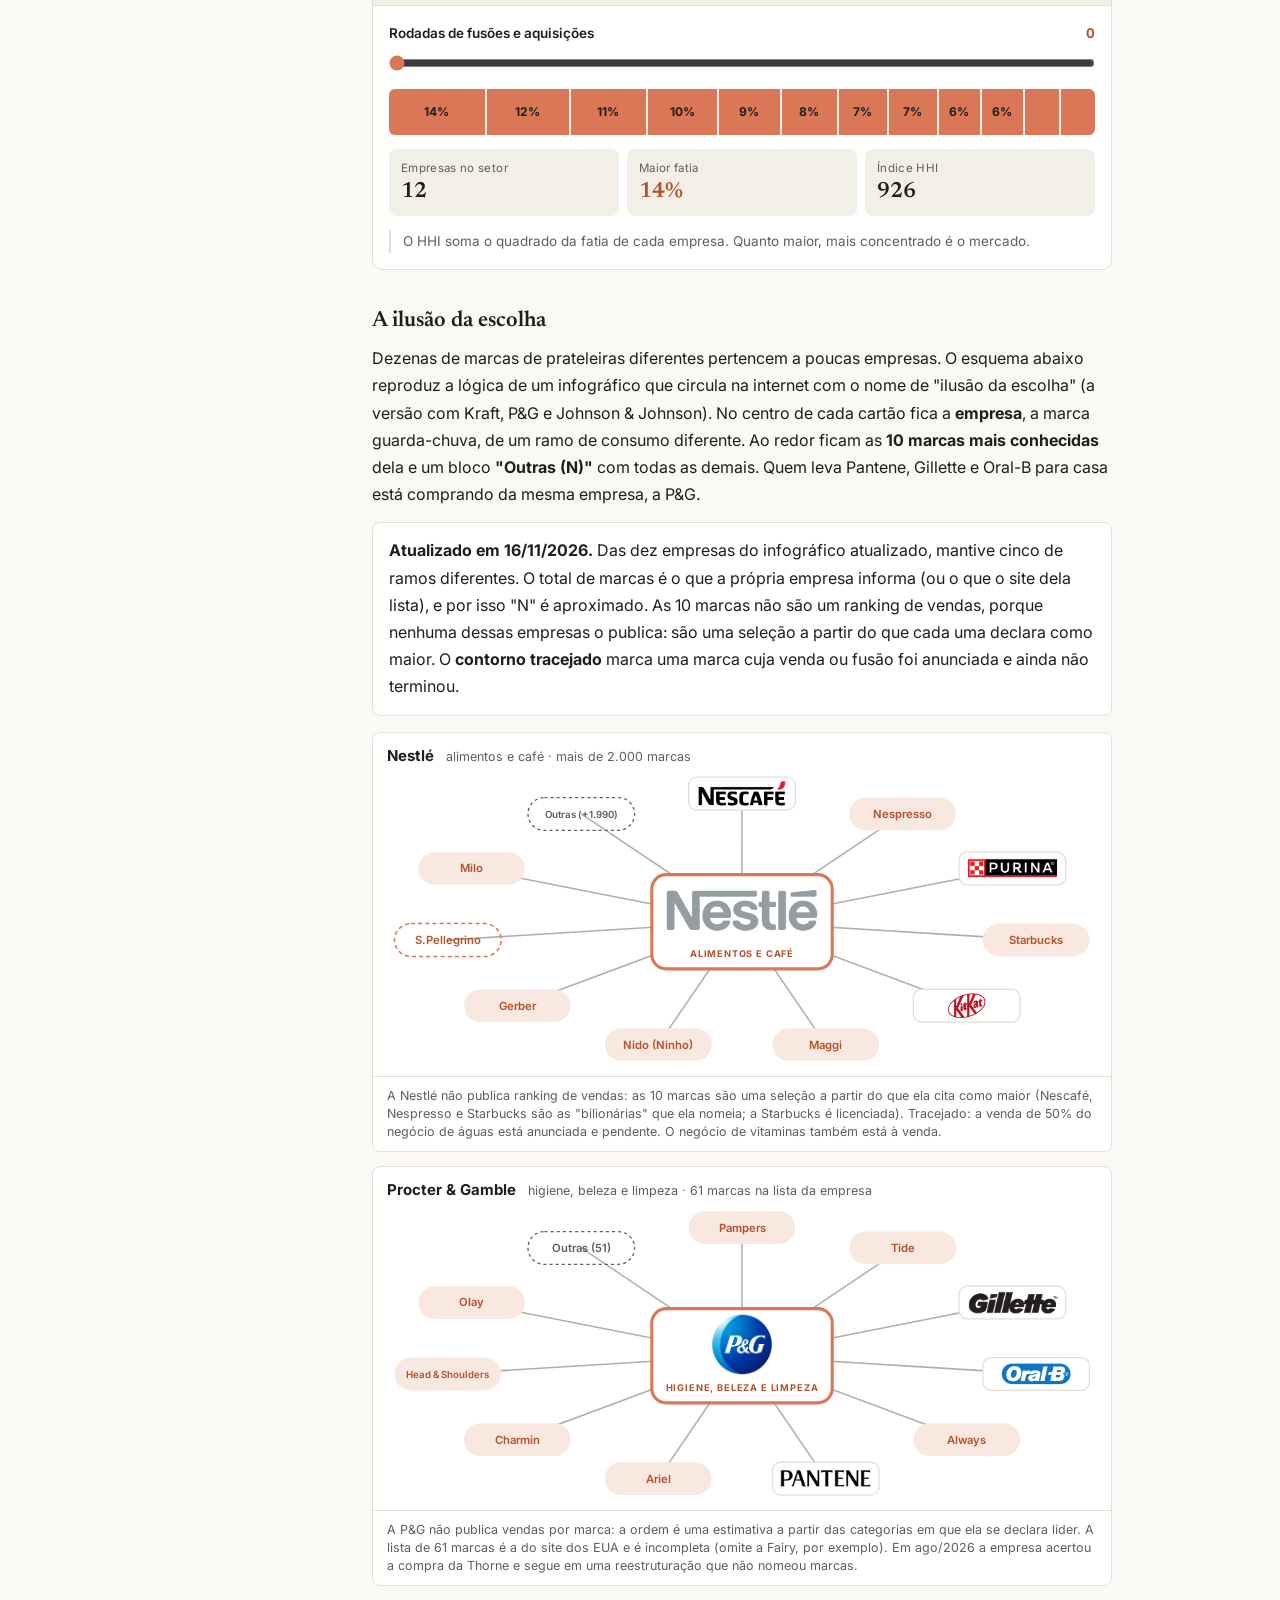
==== commit 8a0f964e: "Ajusta o rótulo do trabalho complexo no diagrama Co-Authored-By: Claude Sonnet 5.5 <noreply@anthropi" ====
--- a/index.html
+++ b/index.html
@@ -389,7 +389,7 @@
   <rect class="bx-hot" x="316" y="100" width="190" height="54" rx="8"/>
   <text x="411" y="124" text-anchor="middle" class="b">conta como 2 h</text><text x="411" y="142" text-anchor="middle" class="m">de trabalho simples</text>
   <rect class="bx-hot" x="316" y="162" width="190" height="54" rx="8"/>
-  <text x="411" y="186" text-anchor="middle" class="b">conta como 6 h</text><text x="411" y="204" text-anchor="middle" class="m">de trabalho simples (multiplicado)</text>
+  <text x="411" y="186" text-anchor="middle" class="b">conta como 6 h</text><text x="411" y="204" text-anchor="middle" class="m">de trabalho simples (×3)</text>
   <path class="ln-hot" d="M508 65 H538" marker-end="url(#ab-a)"/>
   <path class="ln-hot" d="M508 127 H538" marker-end="url(#ab-a)"/>
   <path class="ln-hot" d="M508 189 H538" marker-end="url(#ab-a)"/>
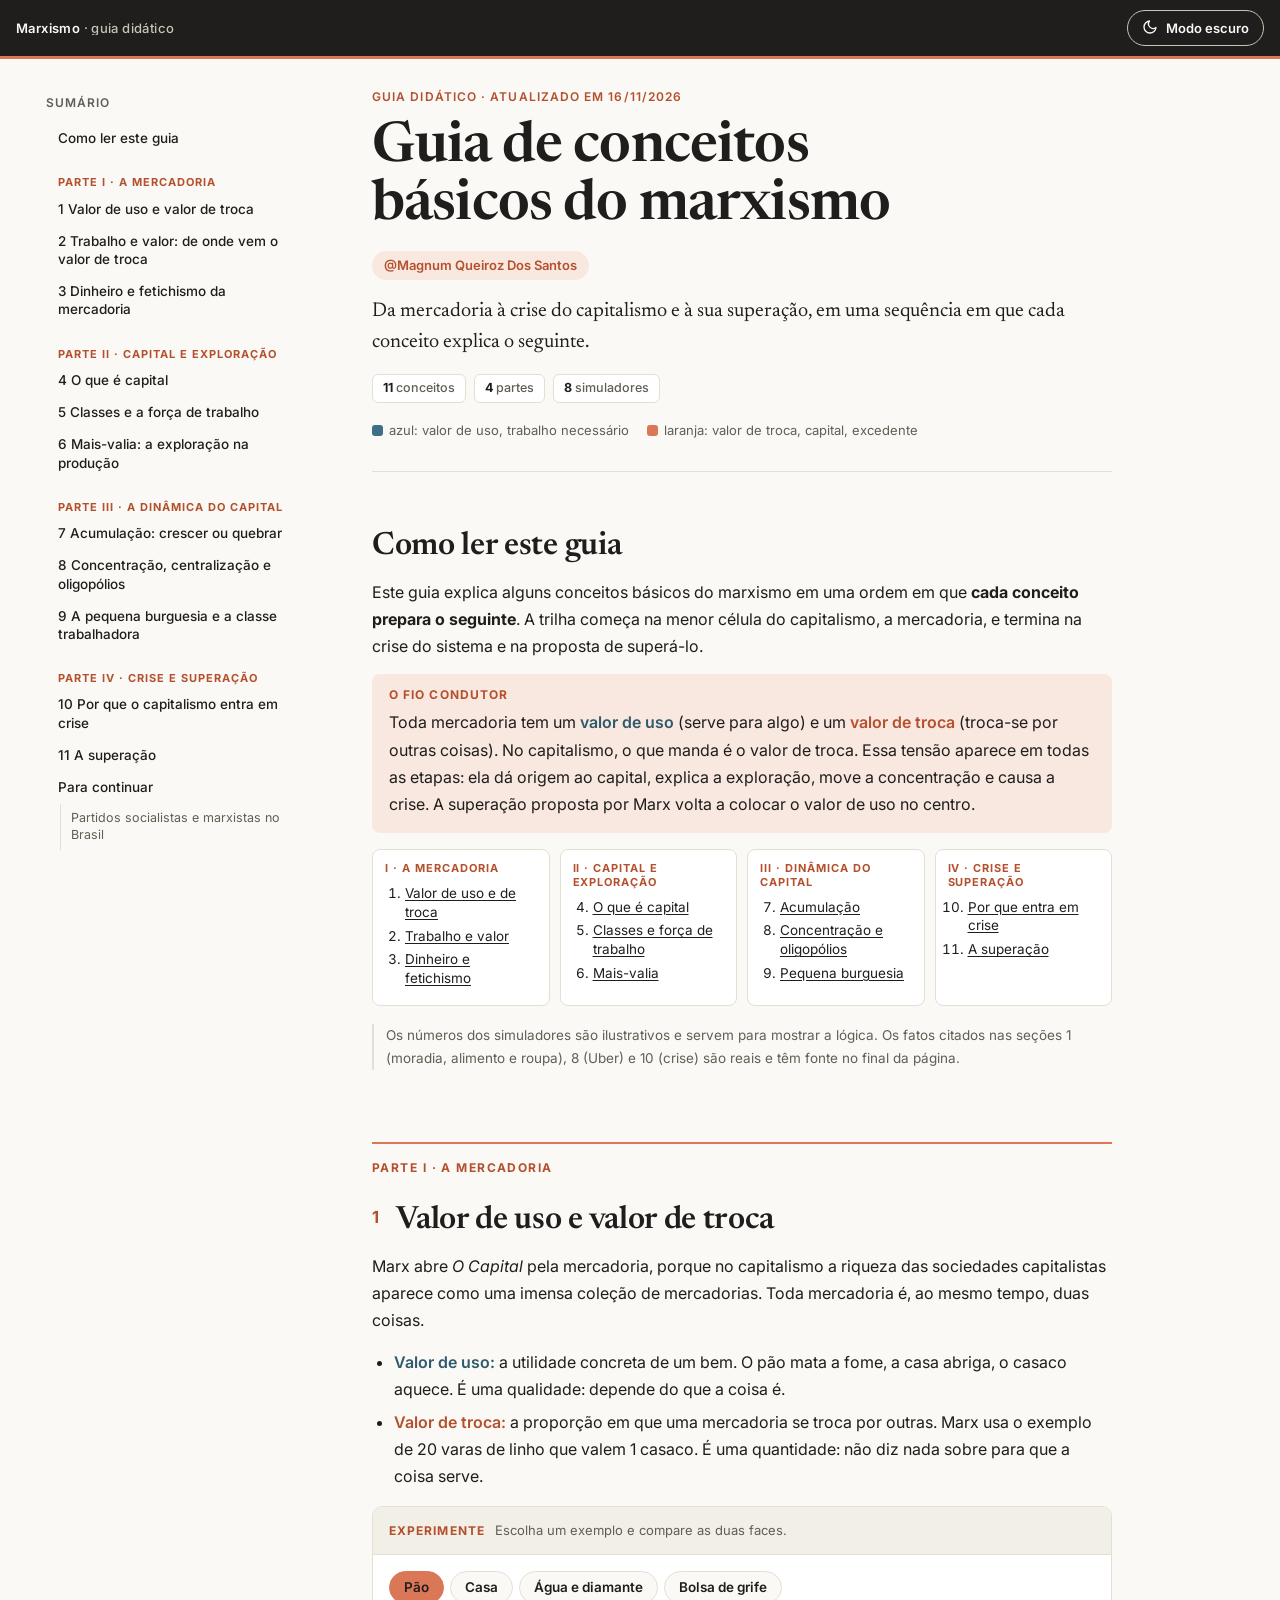
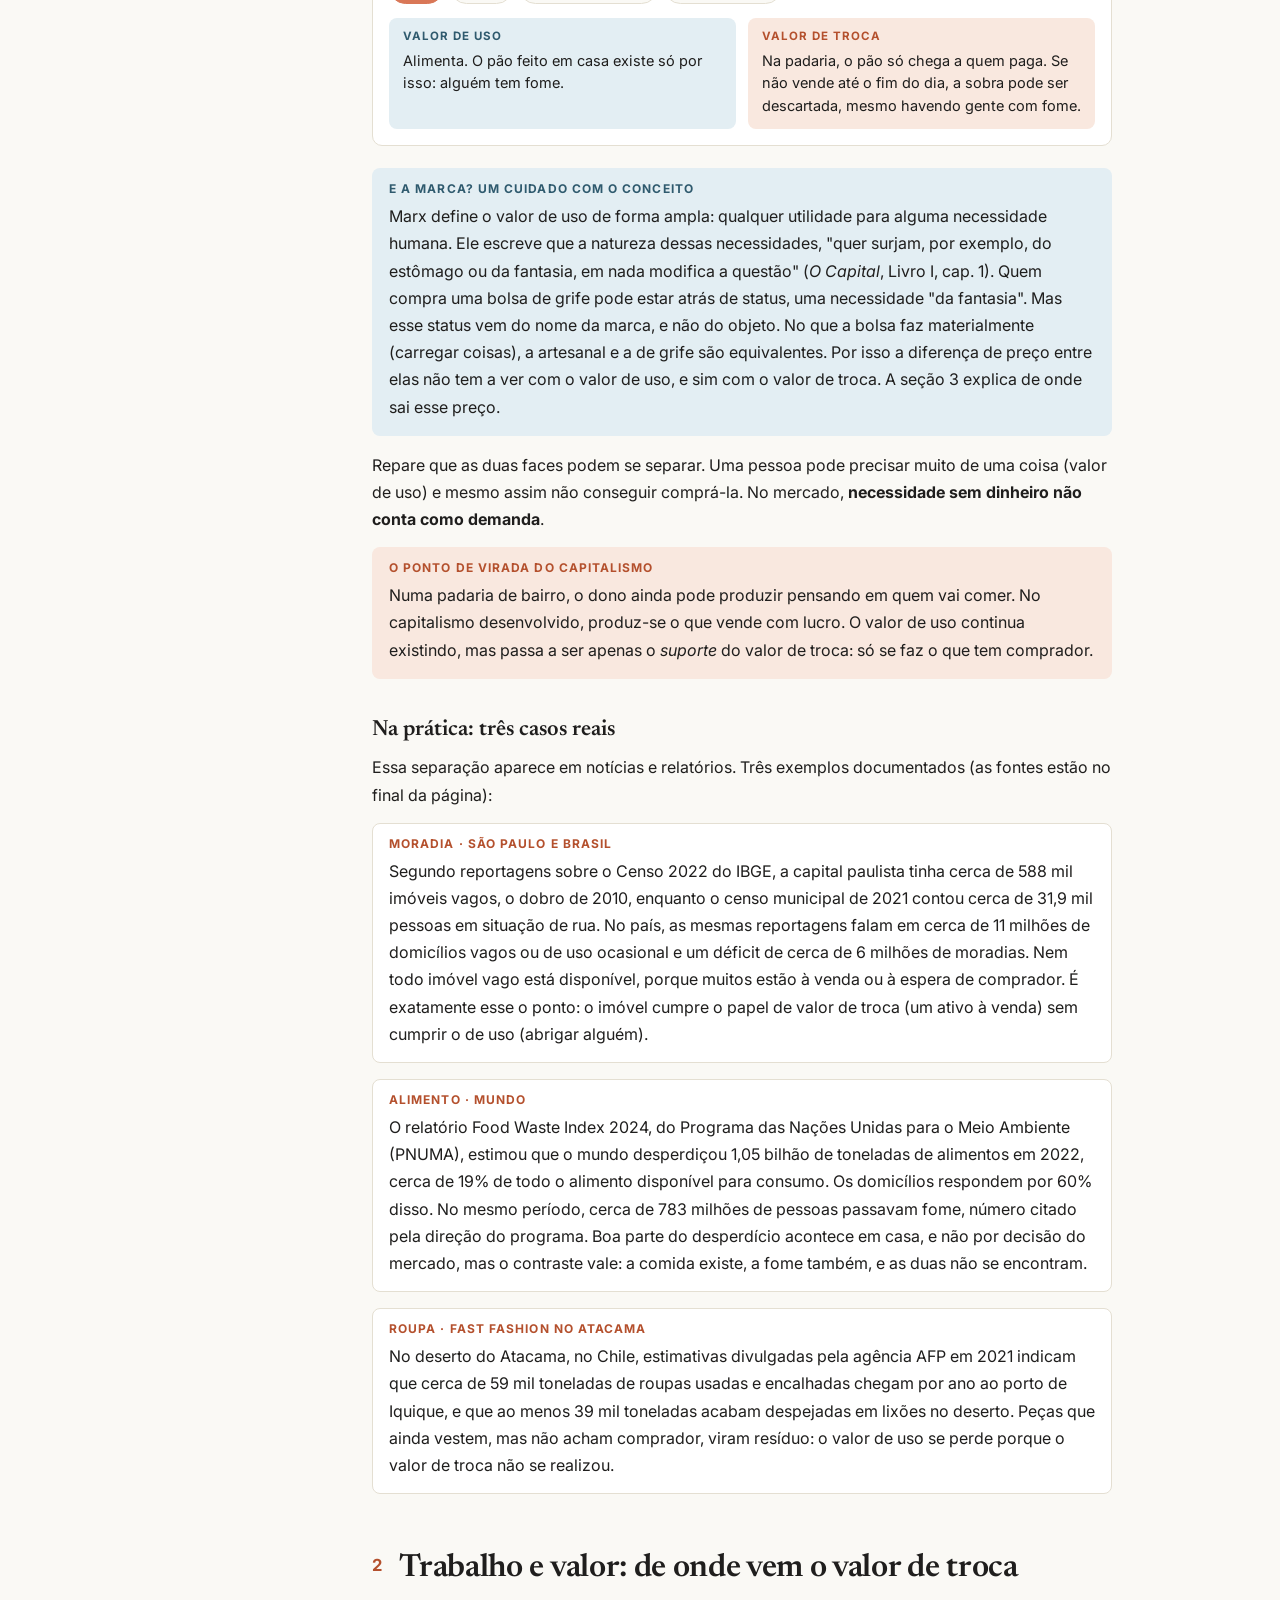
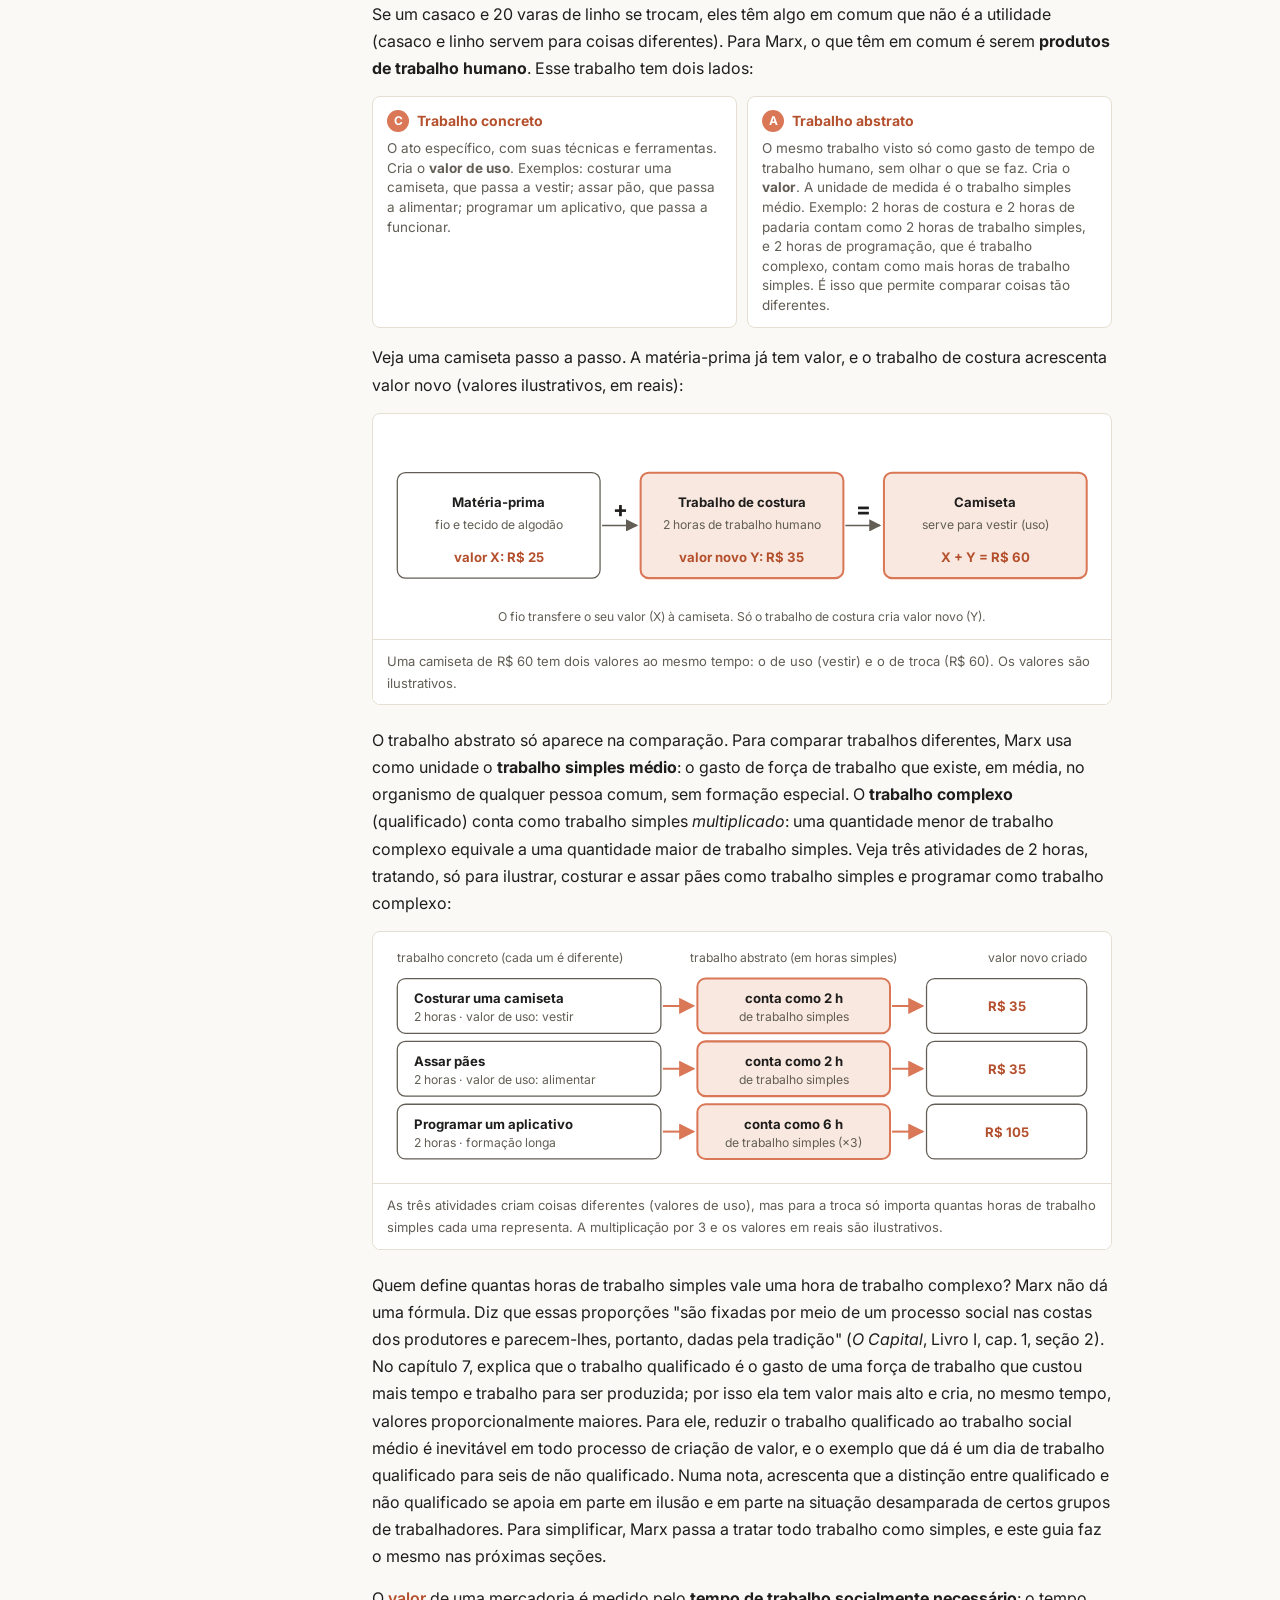
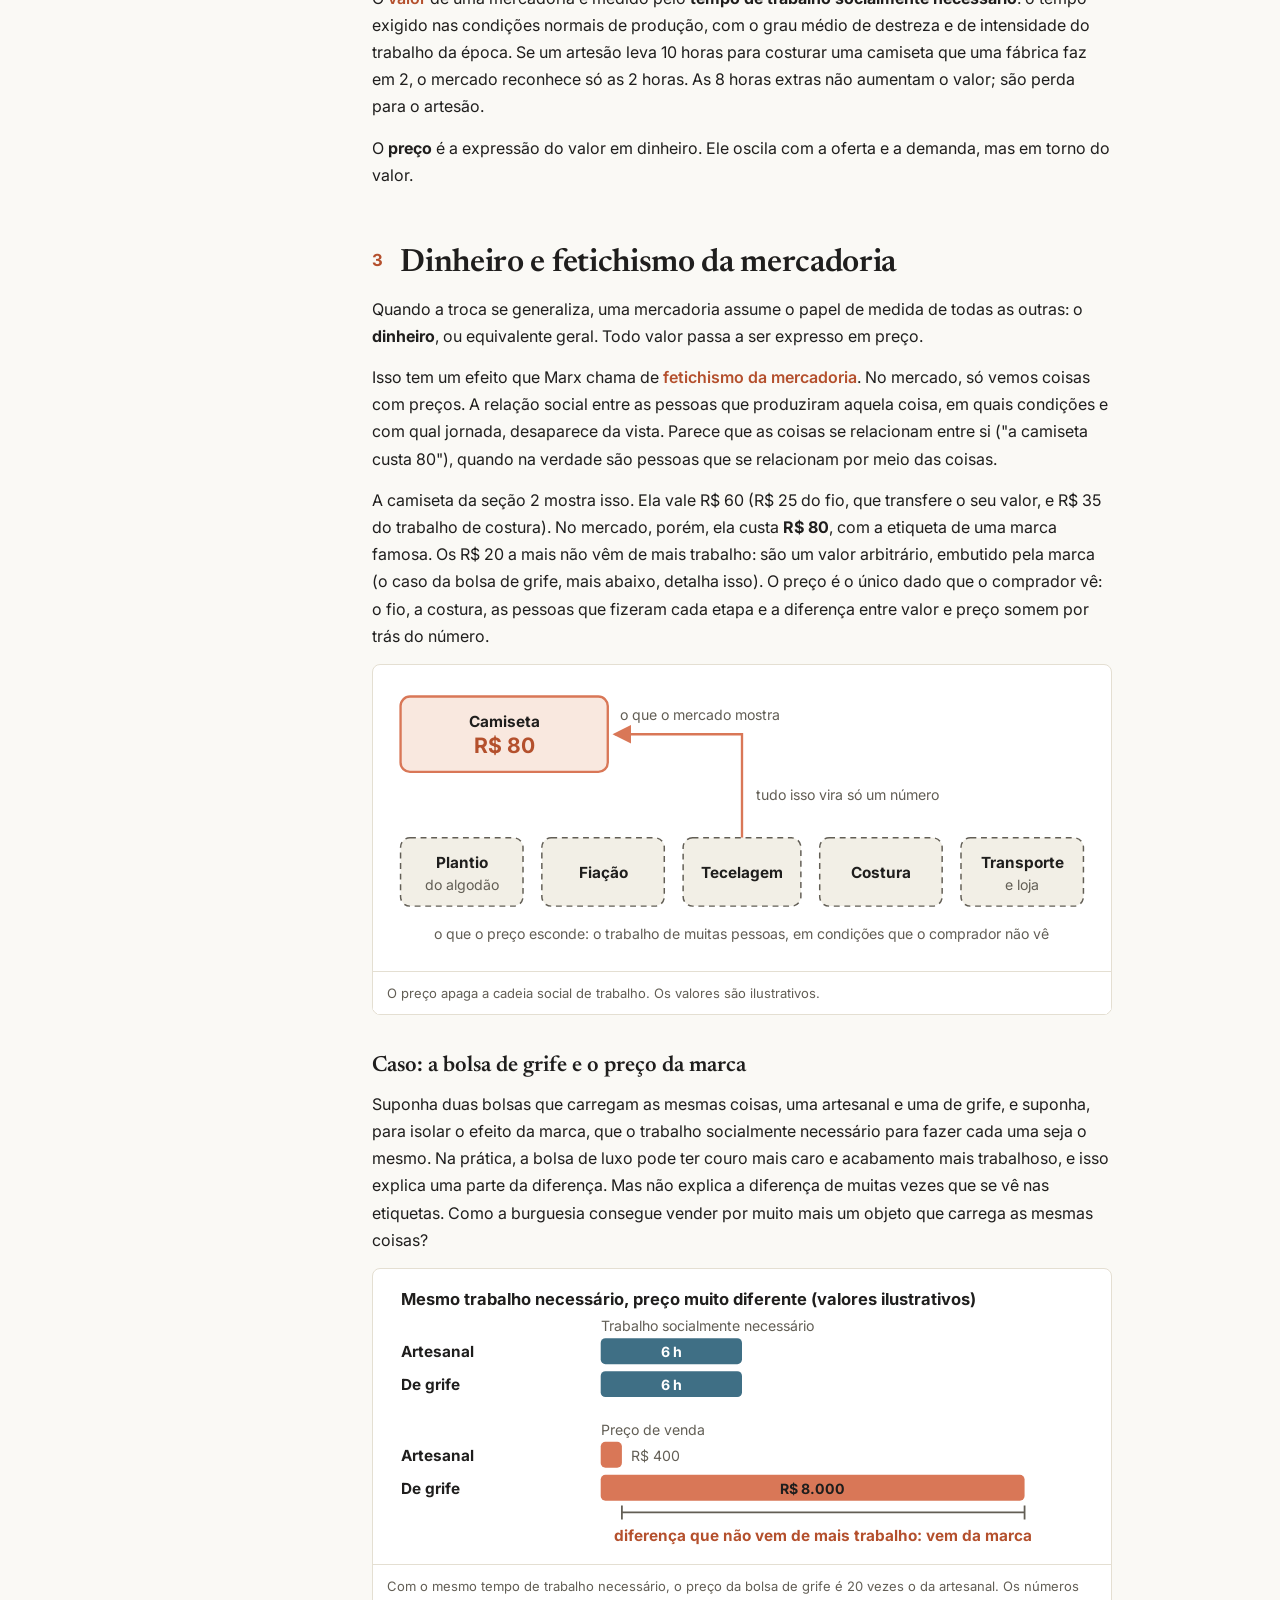
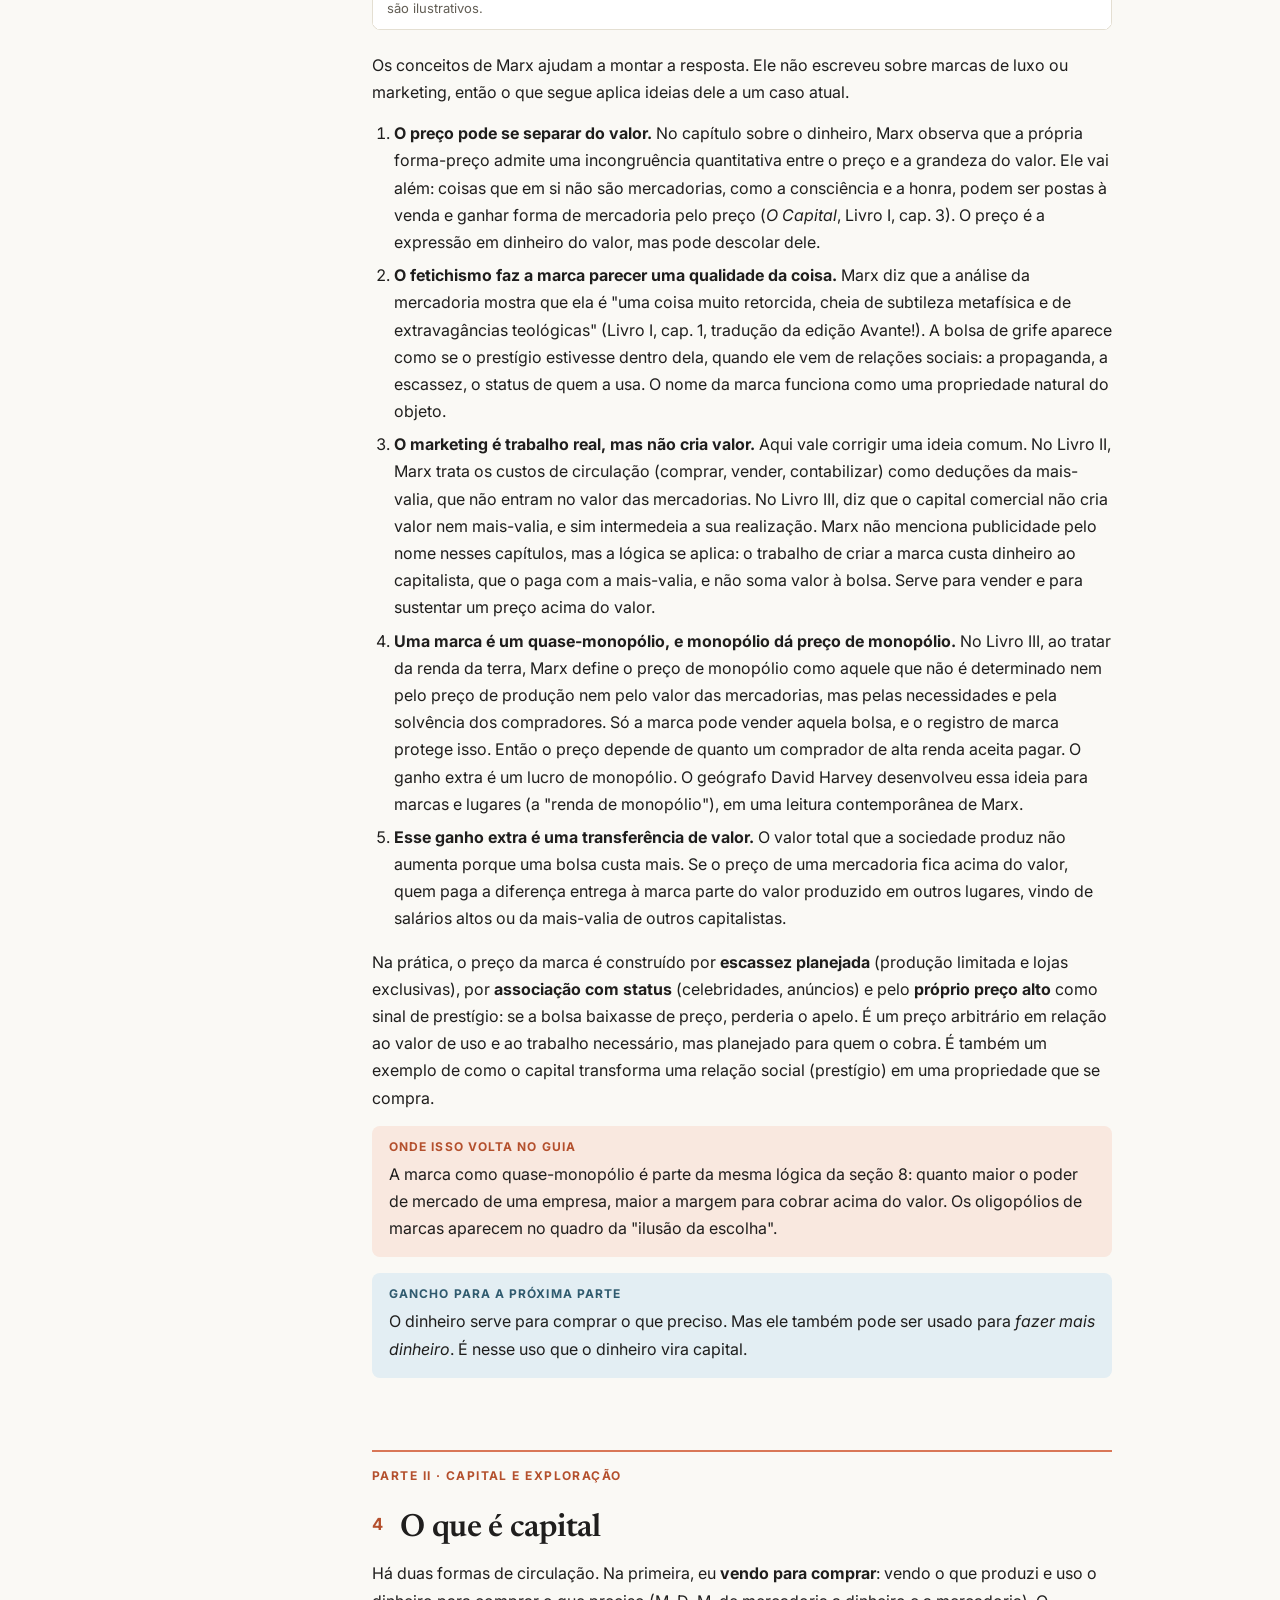
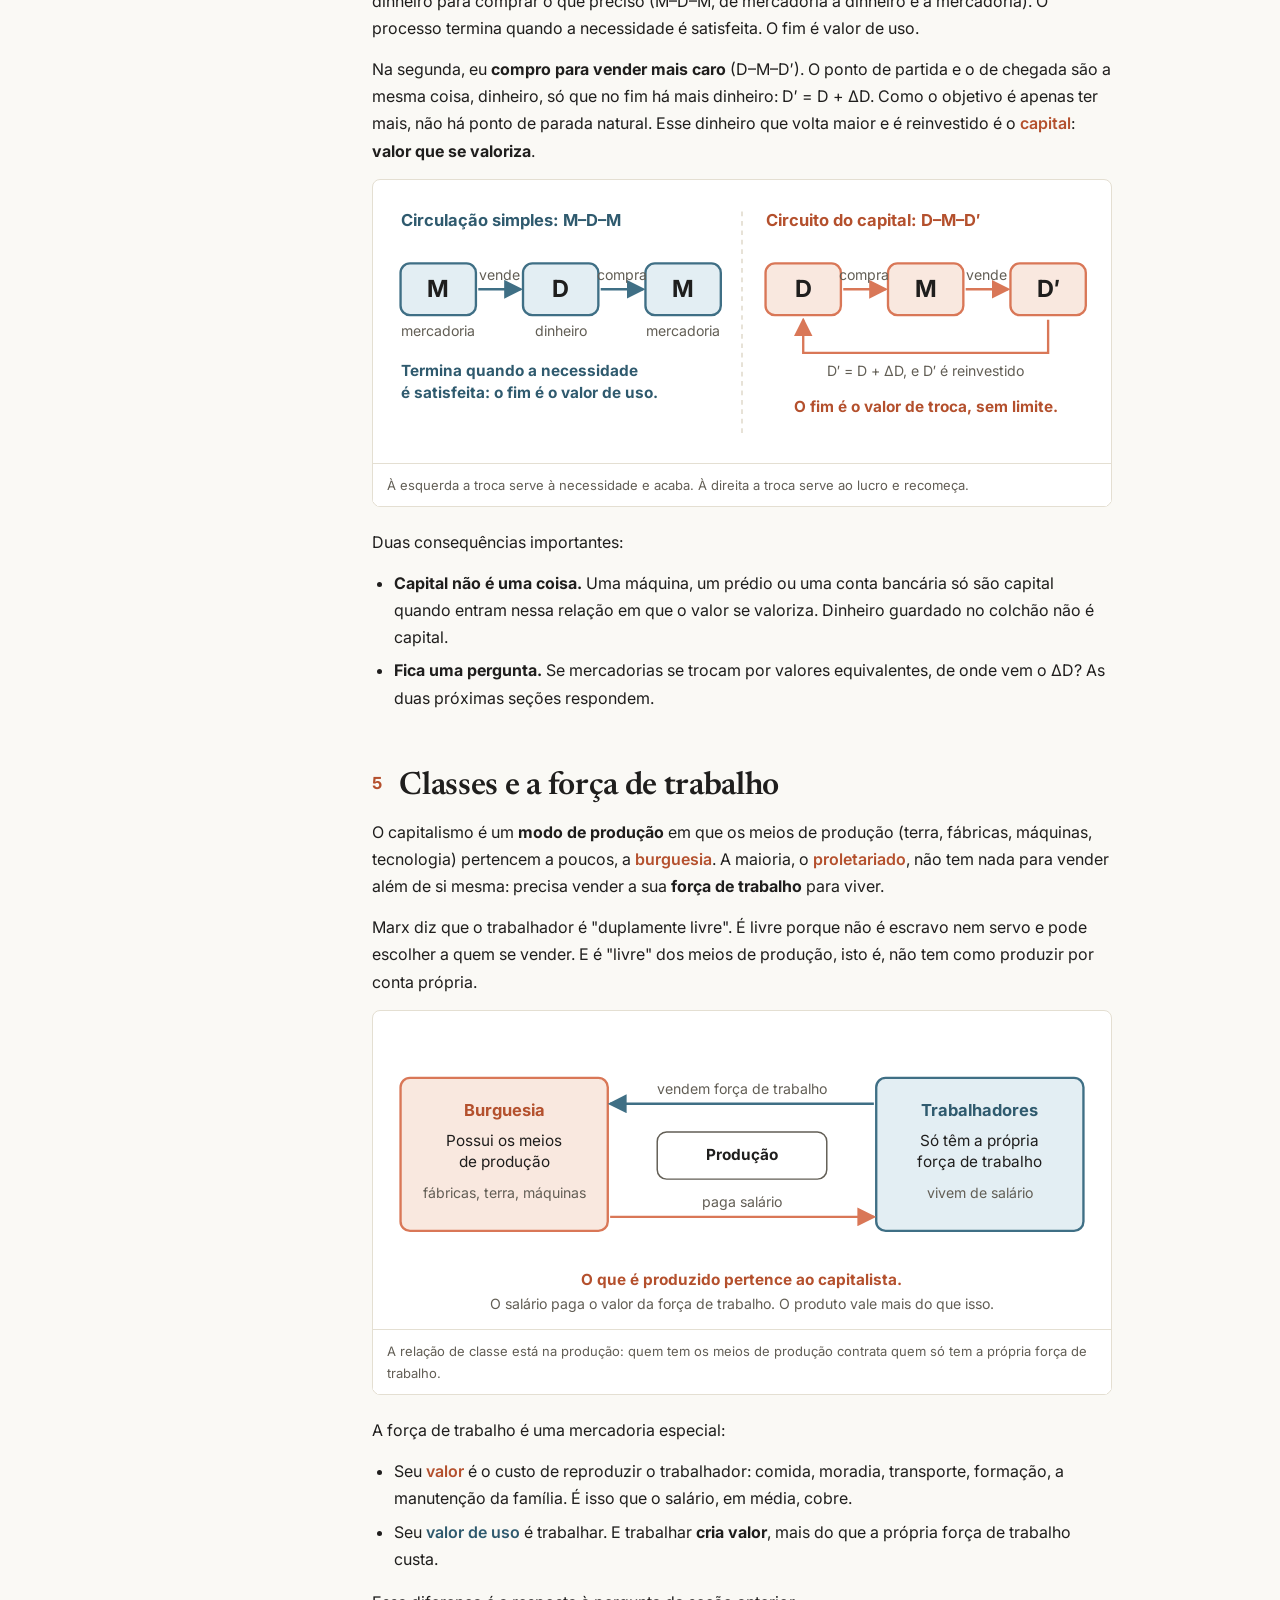
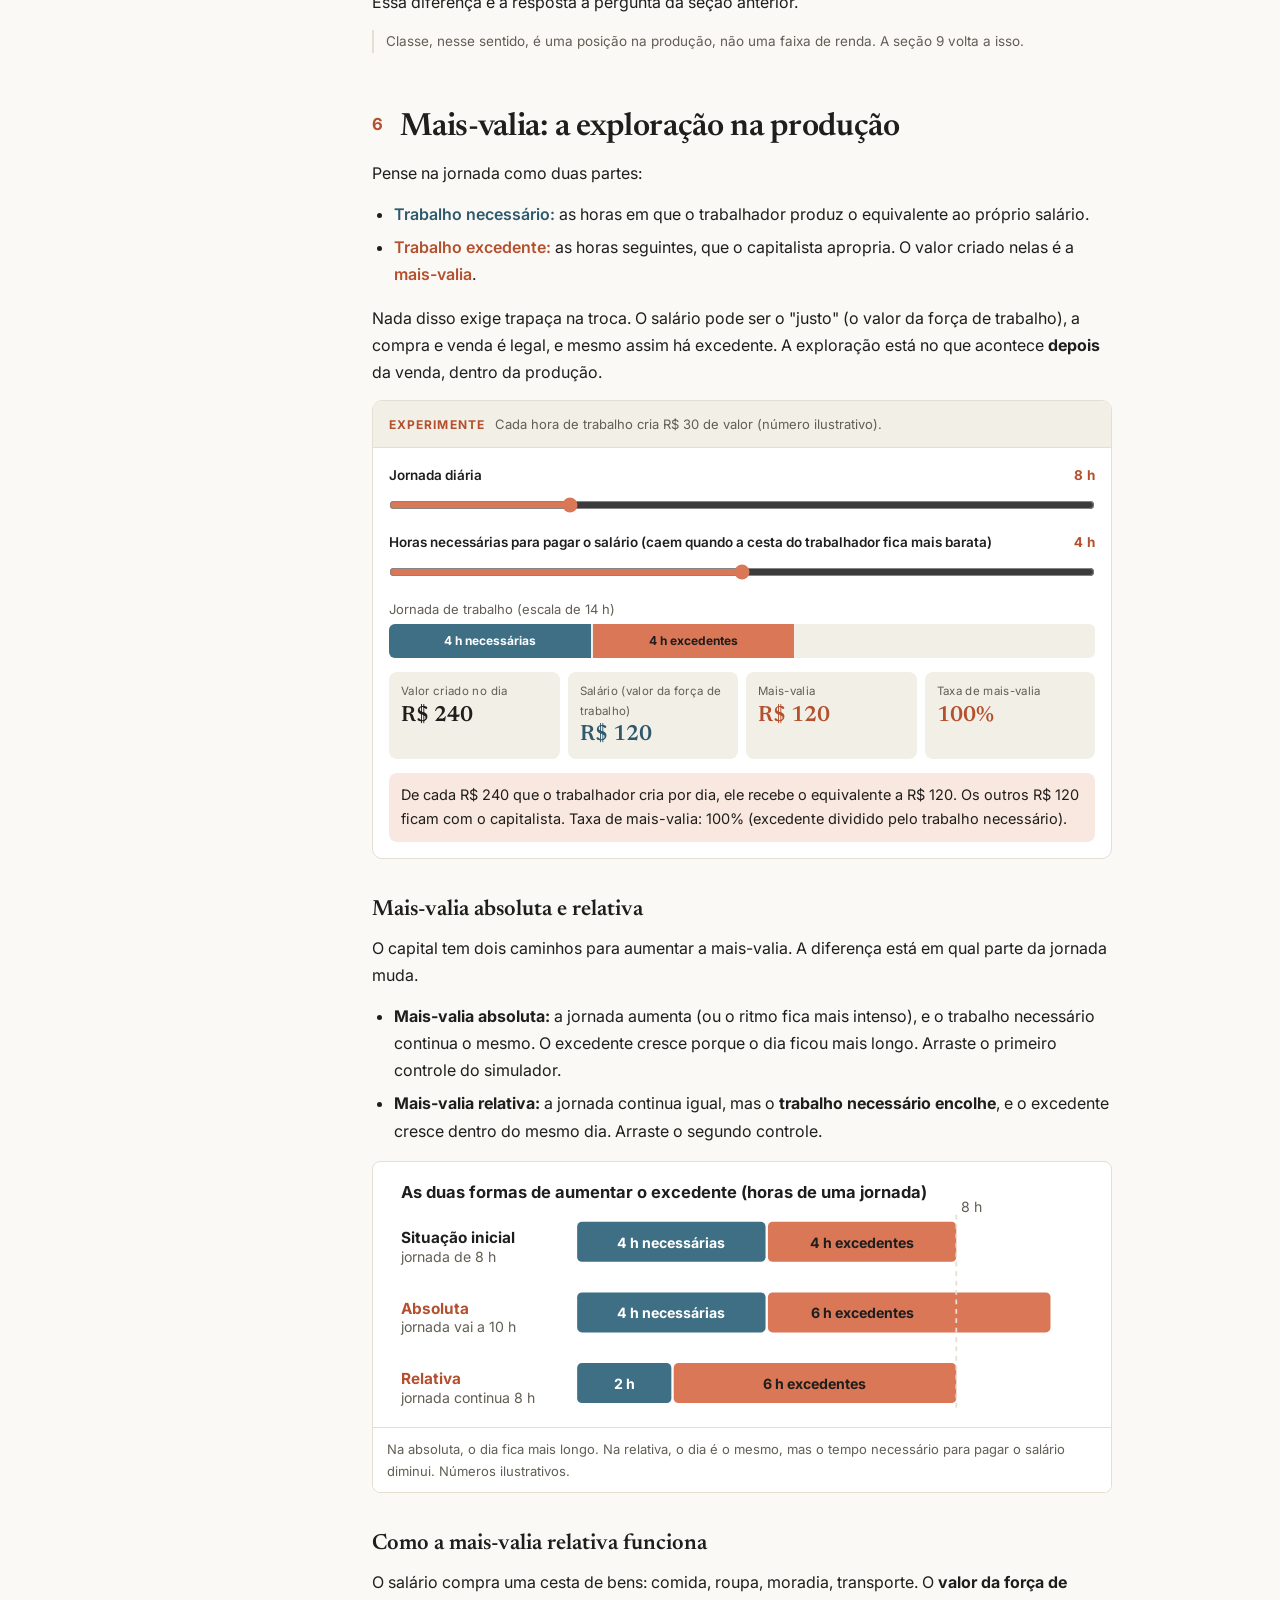
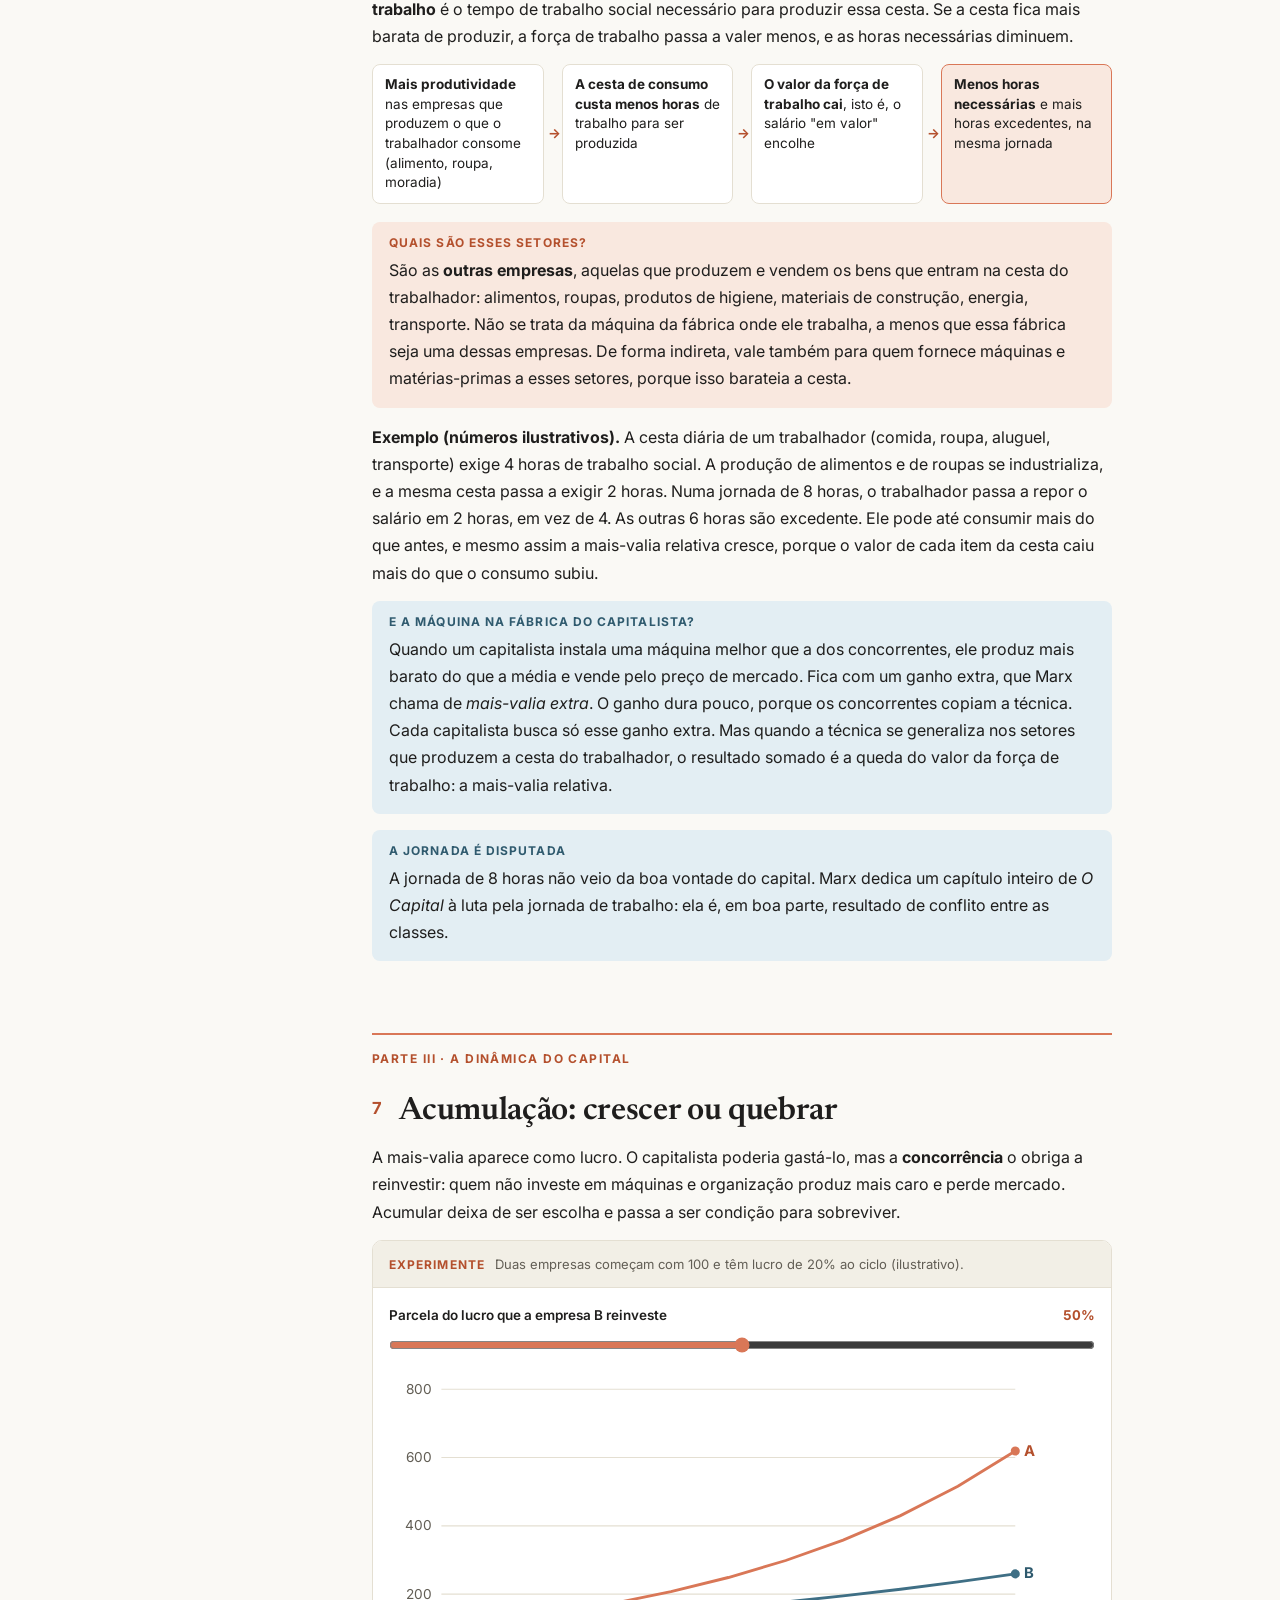
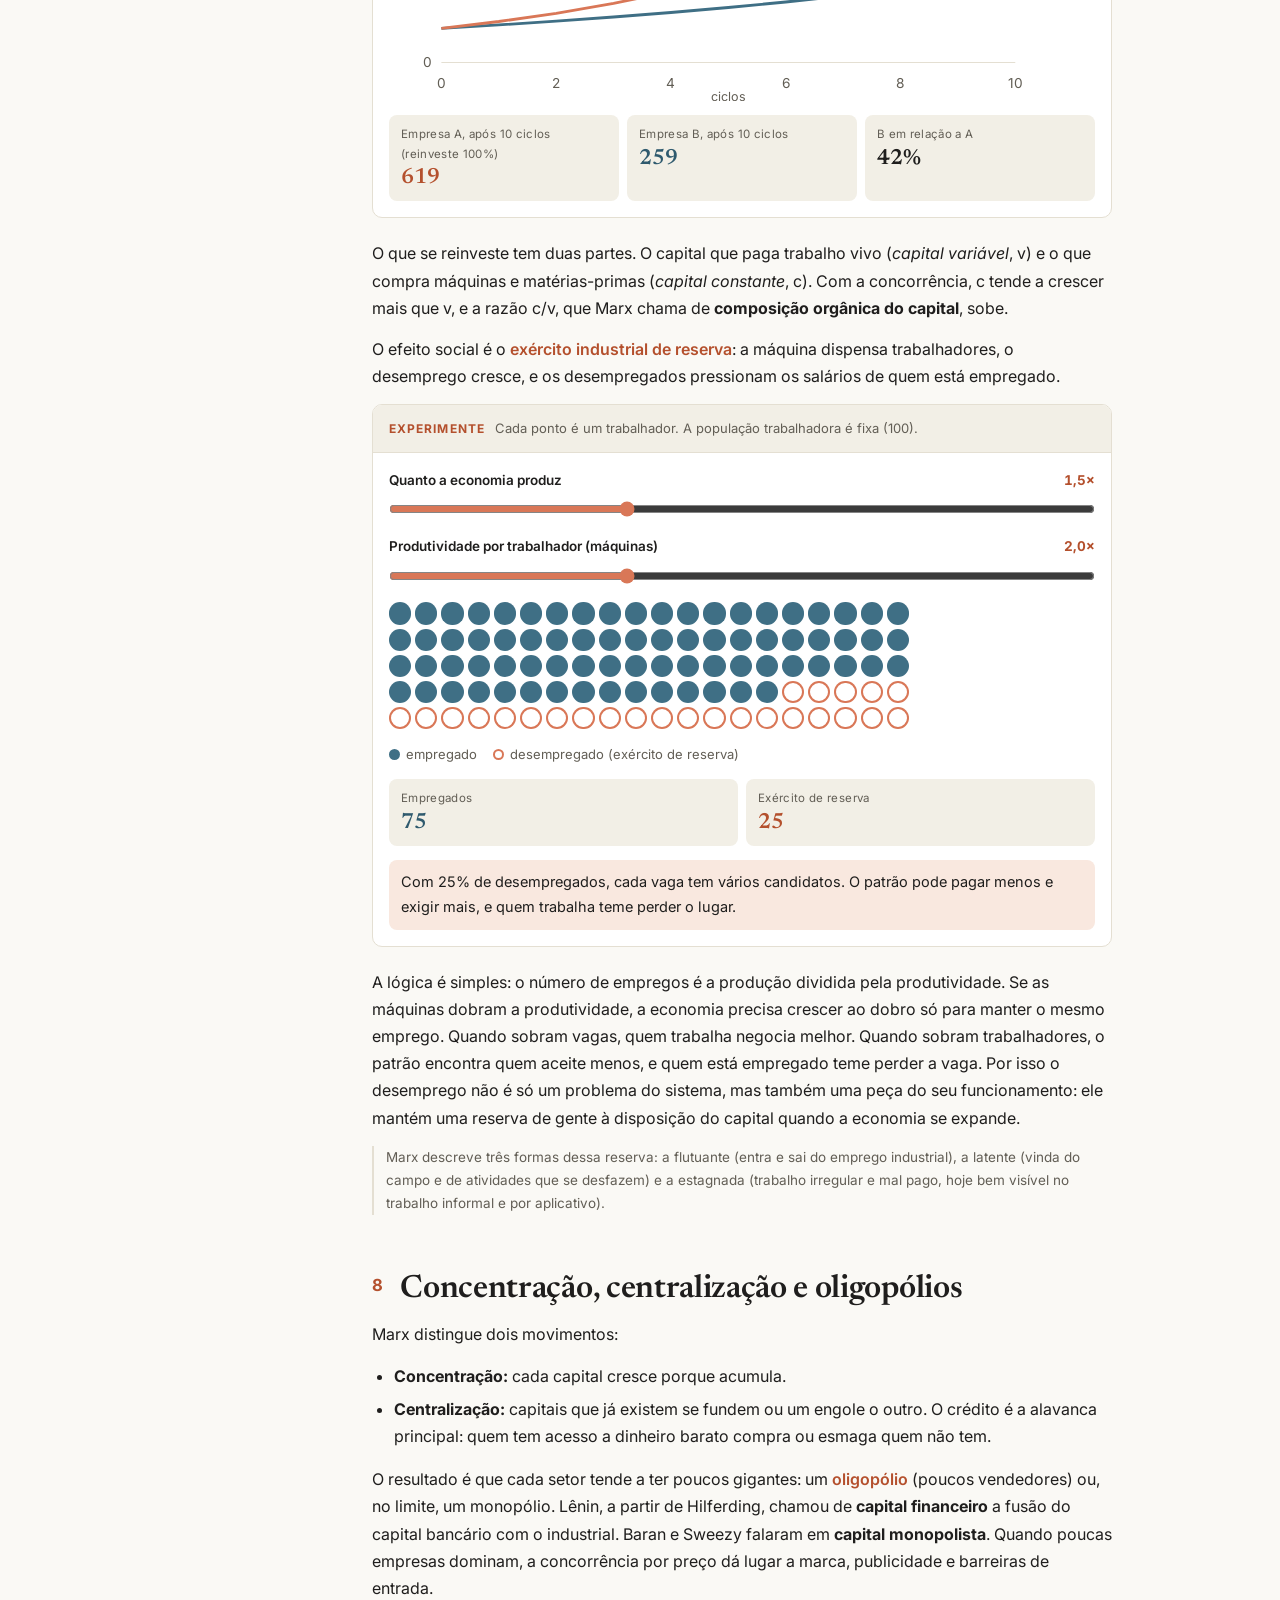
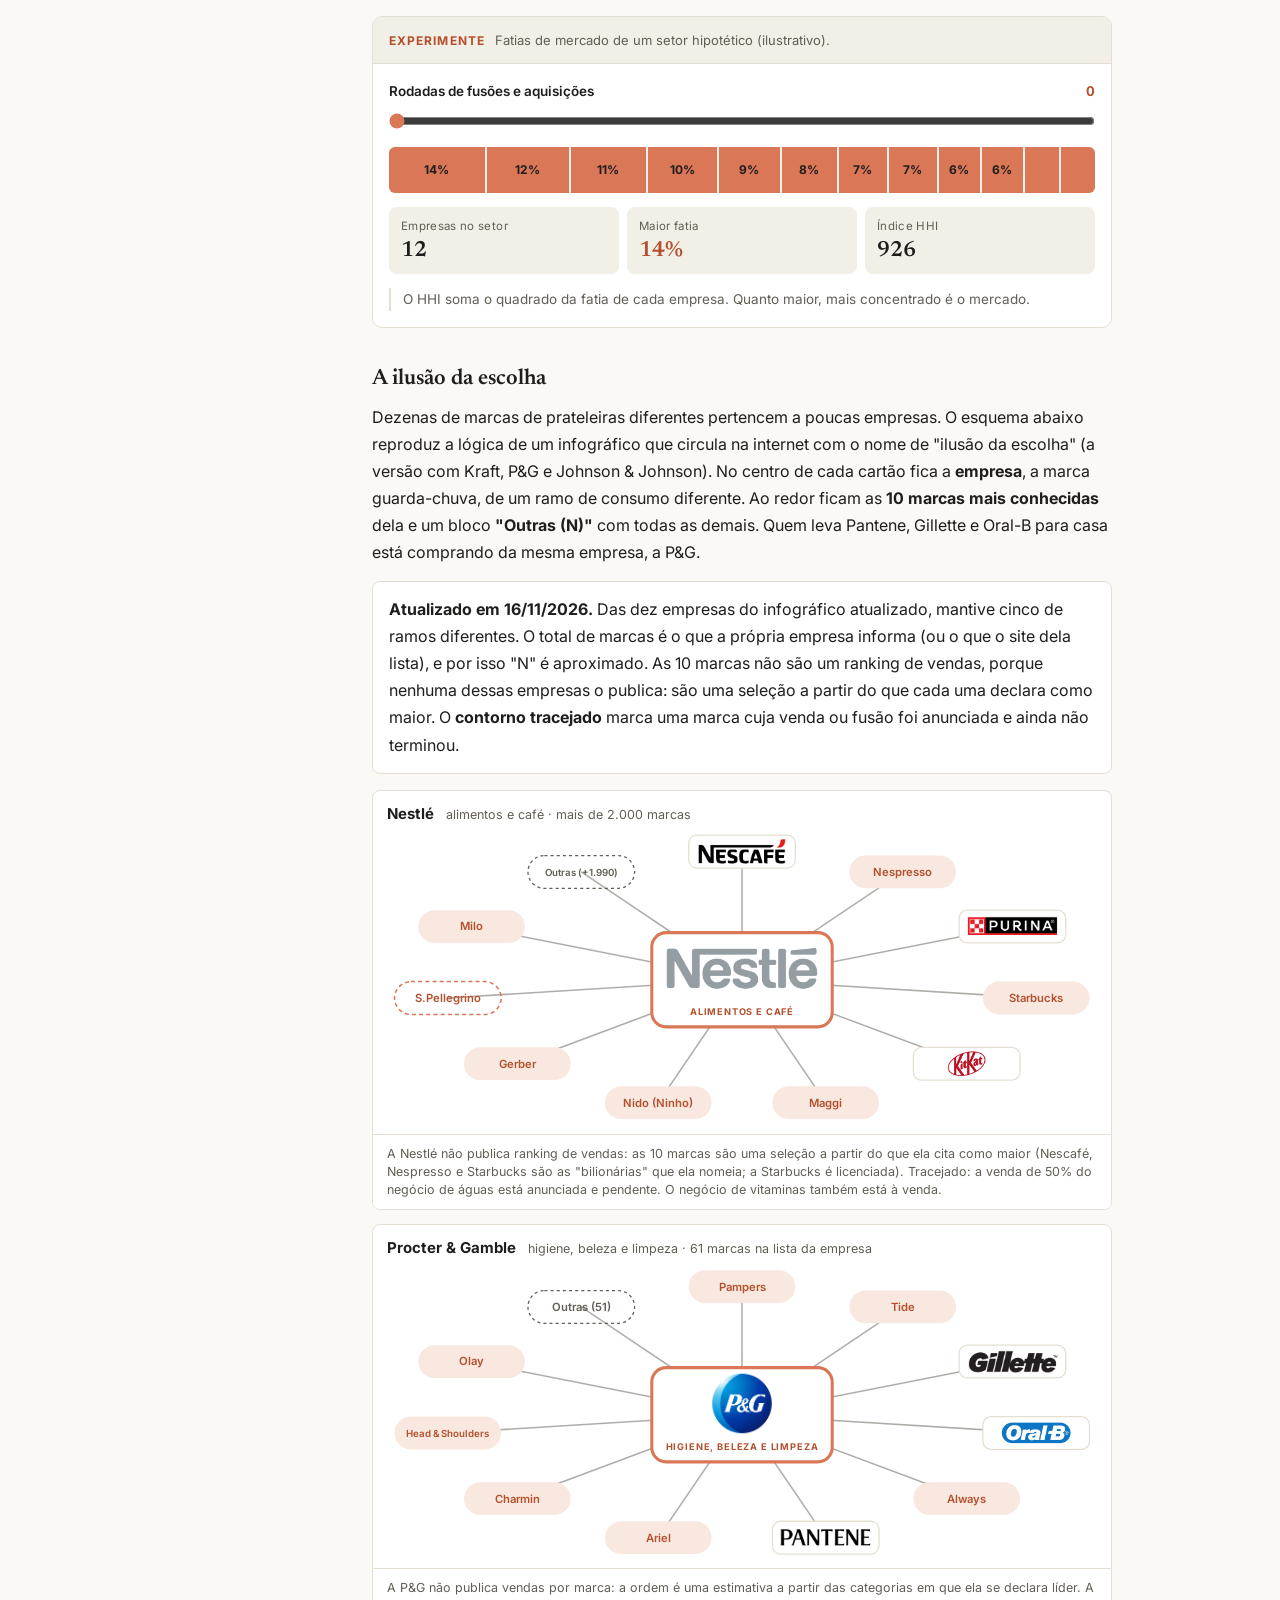
==== commit 308c81ae: "Muda o título para Guia de conceitos básicos do marxismo Co-Authored-By: Claude Sonnet 5.5 <noreply@" ====
--- a/index.html
+++ b/index.html
@@ -3,7 +3,7 @@
 <head>
 <meta charset="utf-8">
 <meta name="viewport" content="width=device-width, initial-scale=1, viewport-fit=cover">
-<title>Marxismo, passo a passo</title>
+<title>Guia de conceitos básicos do marxismo</title>
 <link rel="preconnect" href="https://fonts.googleapis.com">
 <link rel="stylesheet" href="https://fonts.googleapis.com/css2?family=Inter:wght@400;500;600;700&family=Newsreader:ital,opsz,wght@0,6..72,400;0,6..72,600;1,6..72,400&display=swap">
 <style>
@@ -294,7 +294,7 @@
   <main>
     <section class="hero">
       <span class="eyebrow">Guia didático · atualizado em 16/11/2026</span>
-      <h1>Marxismo, passo a passo</h1>
+      <h1>Guia de conceitos básicos do marxismo</h1>
       <div class="people"><span class="at">@Magnum Queiroz Dos Santos</span></div>
       <p class="lead">Da mercadoria à crise do capitalismo e à sua superação, em uma sequência em que cada conceito explica o seguinte.</p>
       <div class="facts"><span class="fact"><b>11</b> conceitos</span><span class="fact"><b>4</b> partes</span><span class="fact"><b>8</b> simuladores</span></div>
